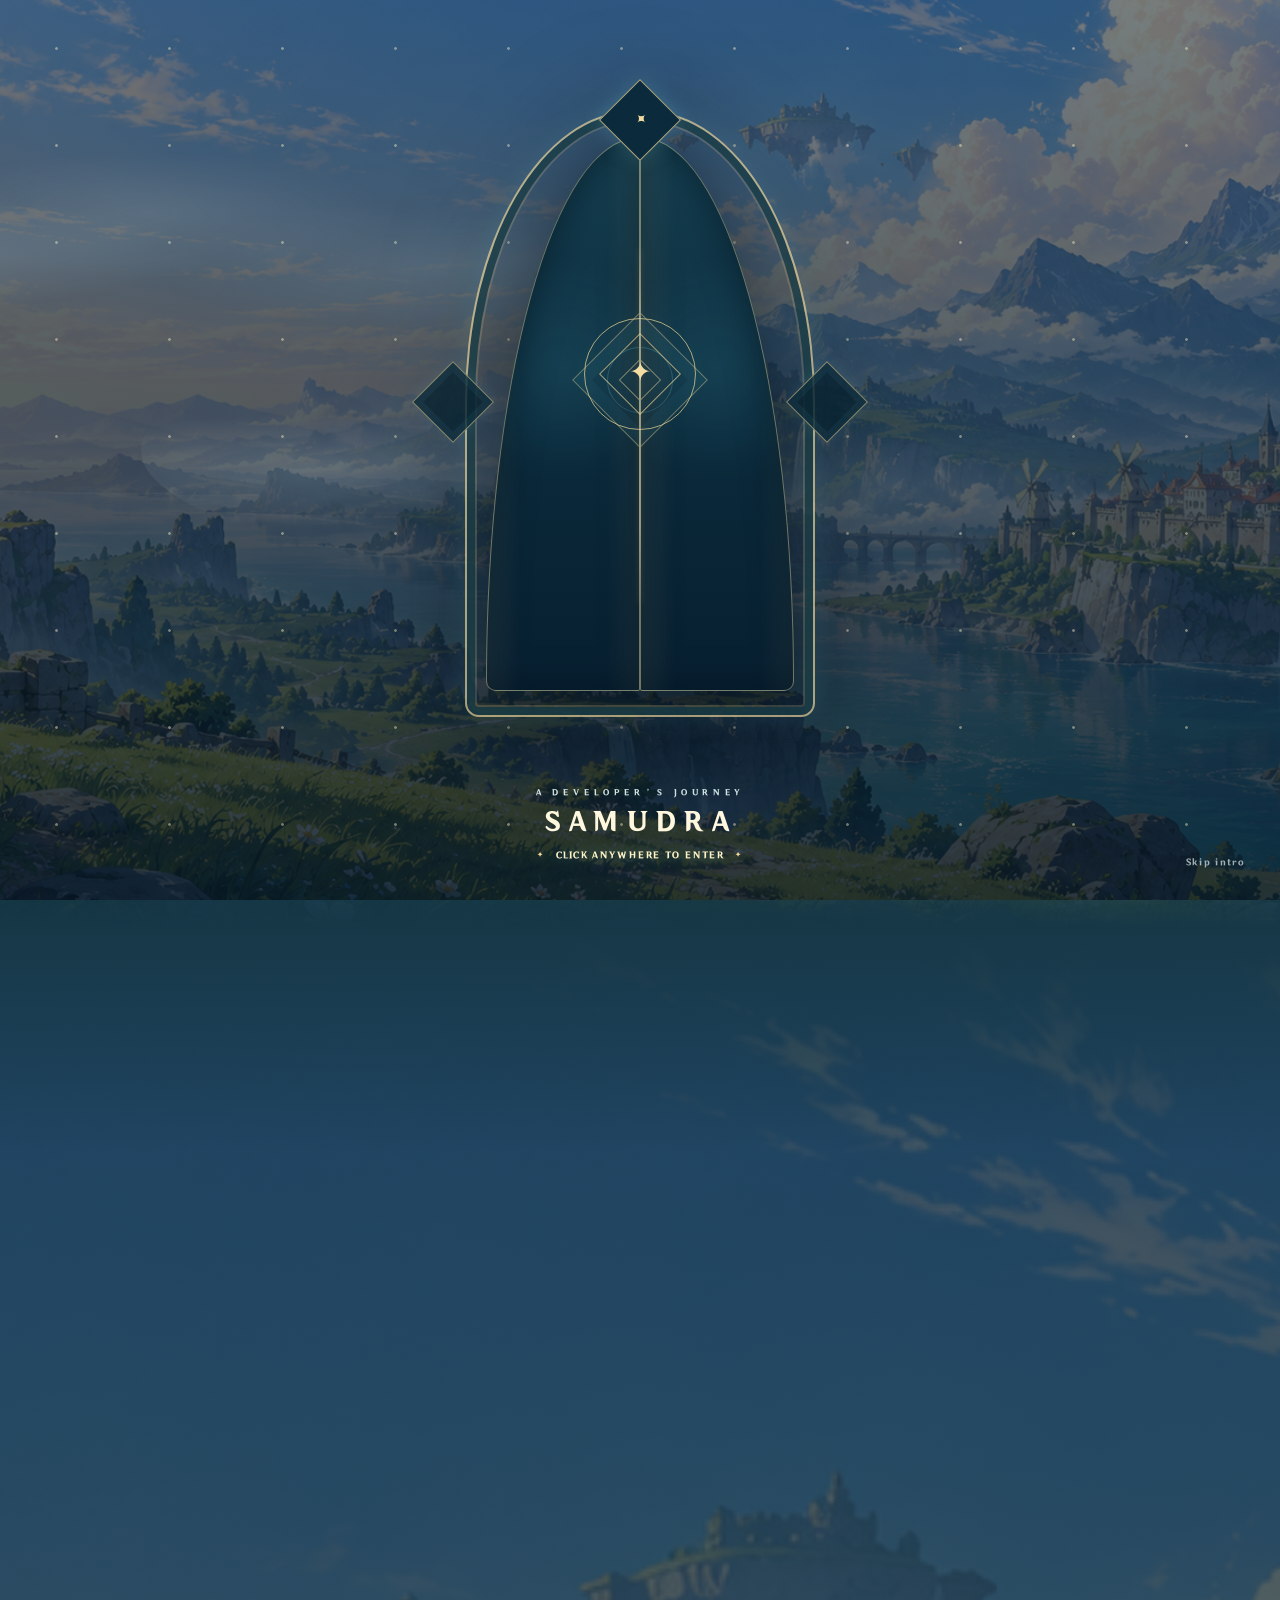
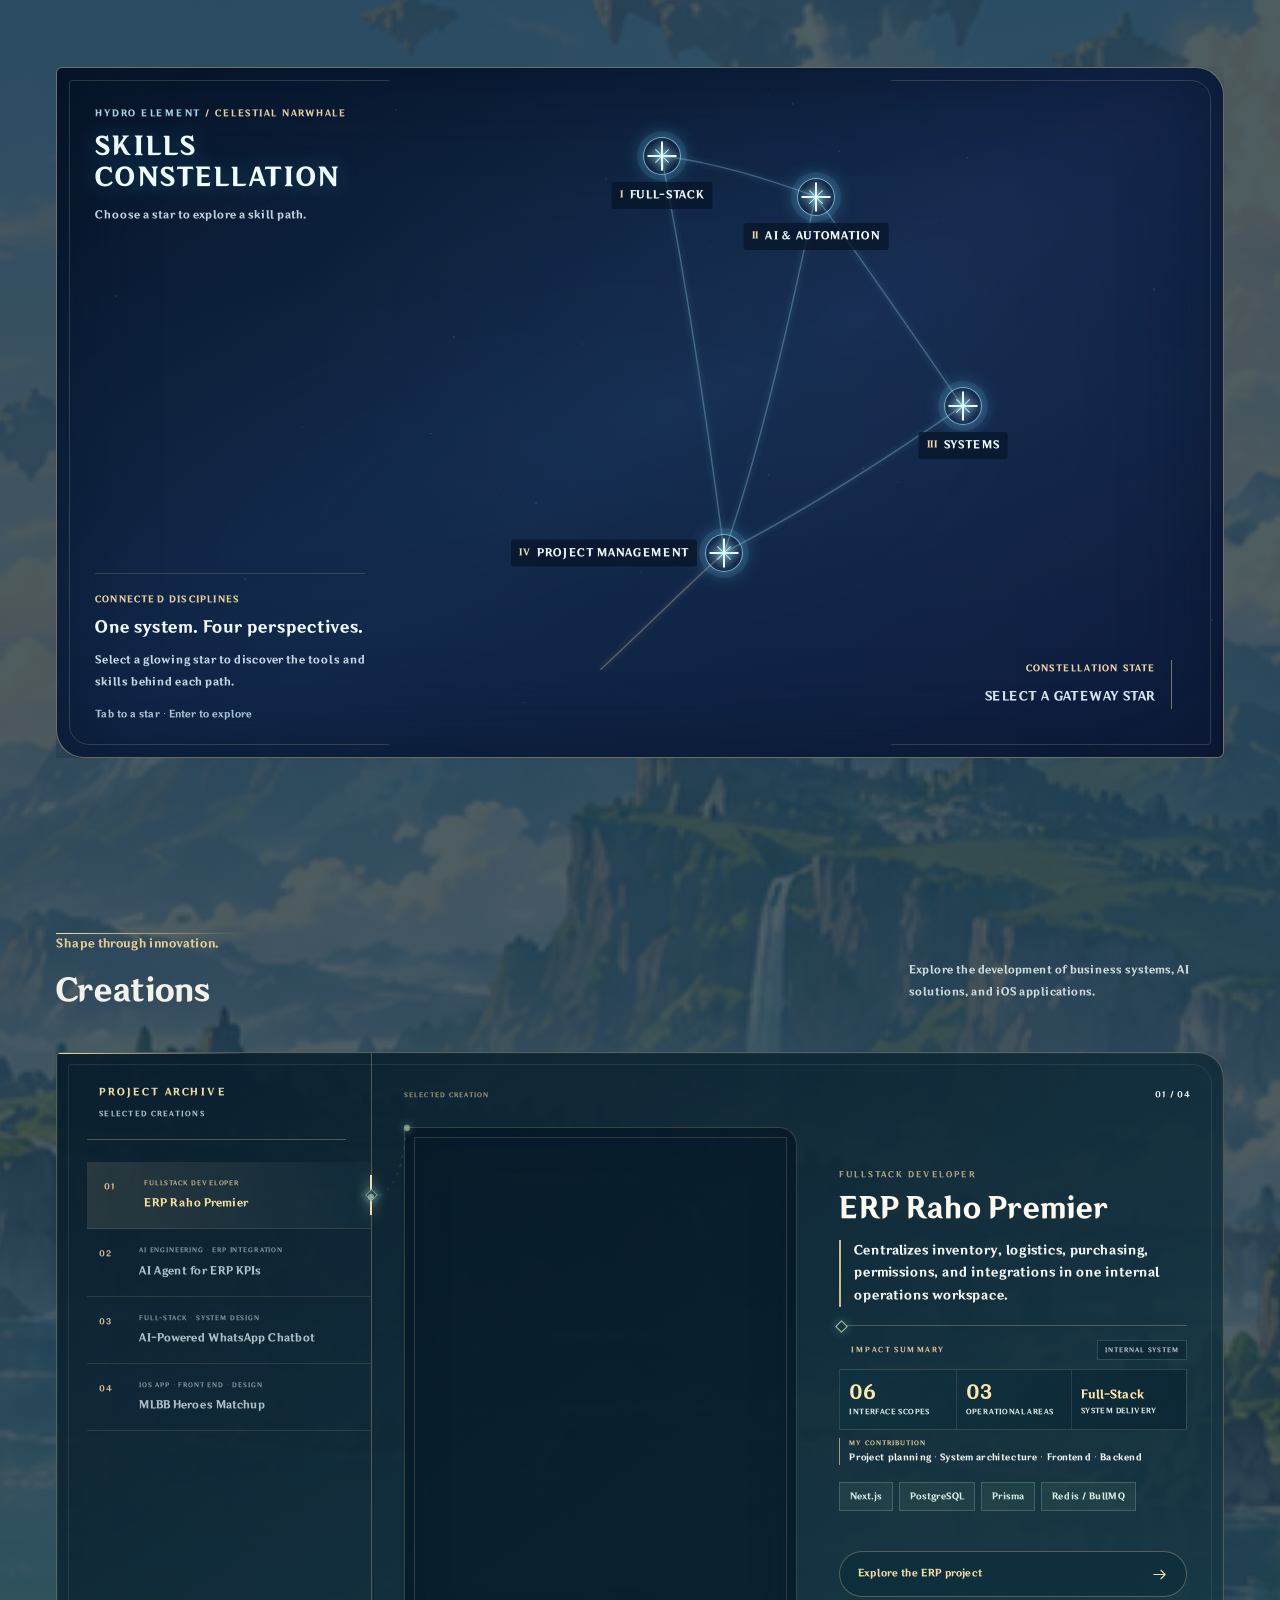
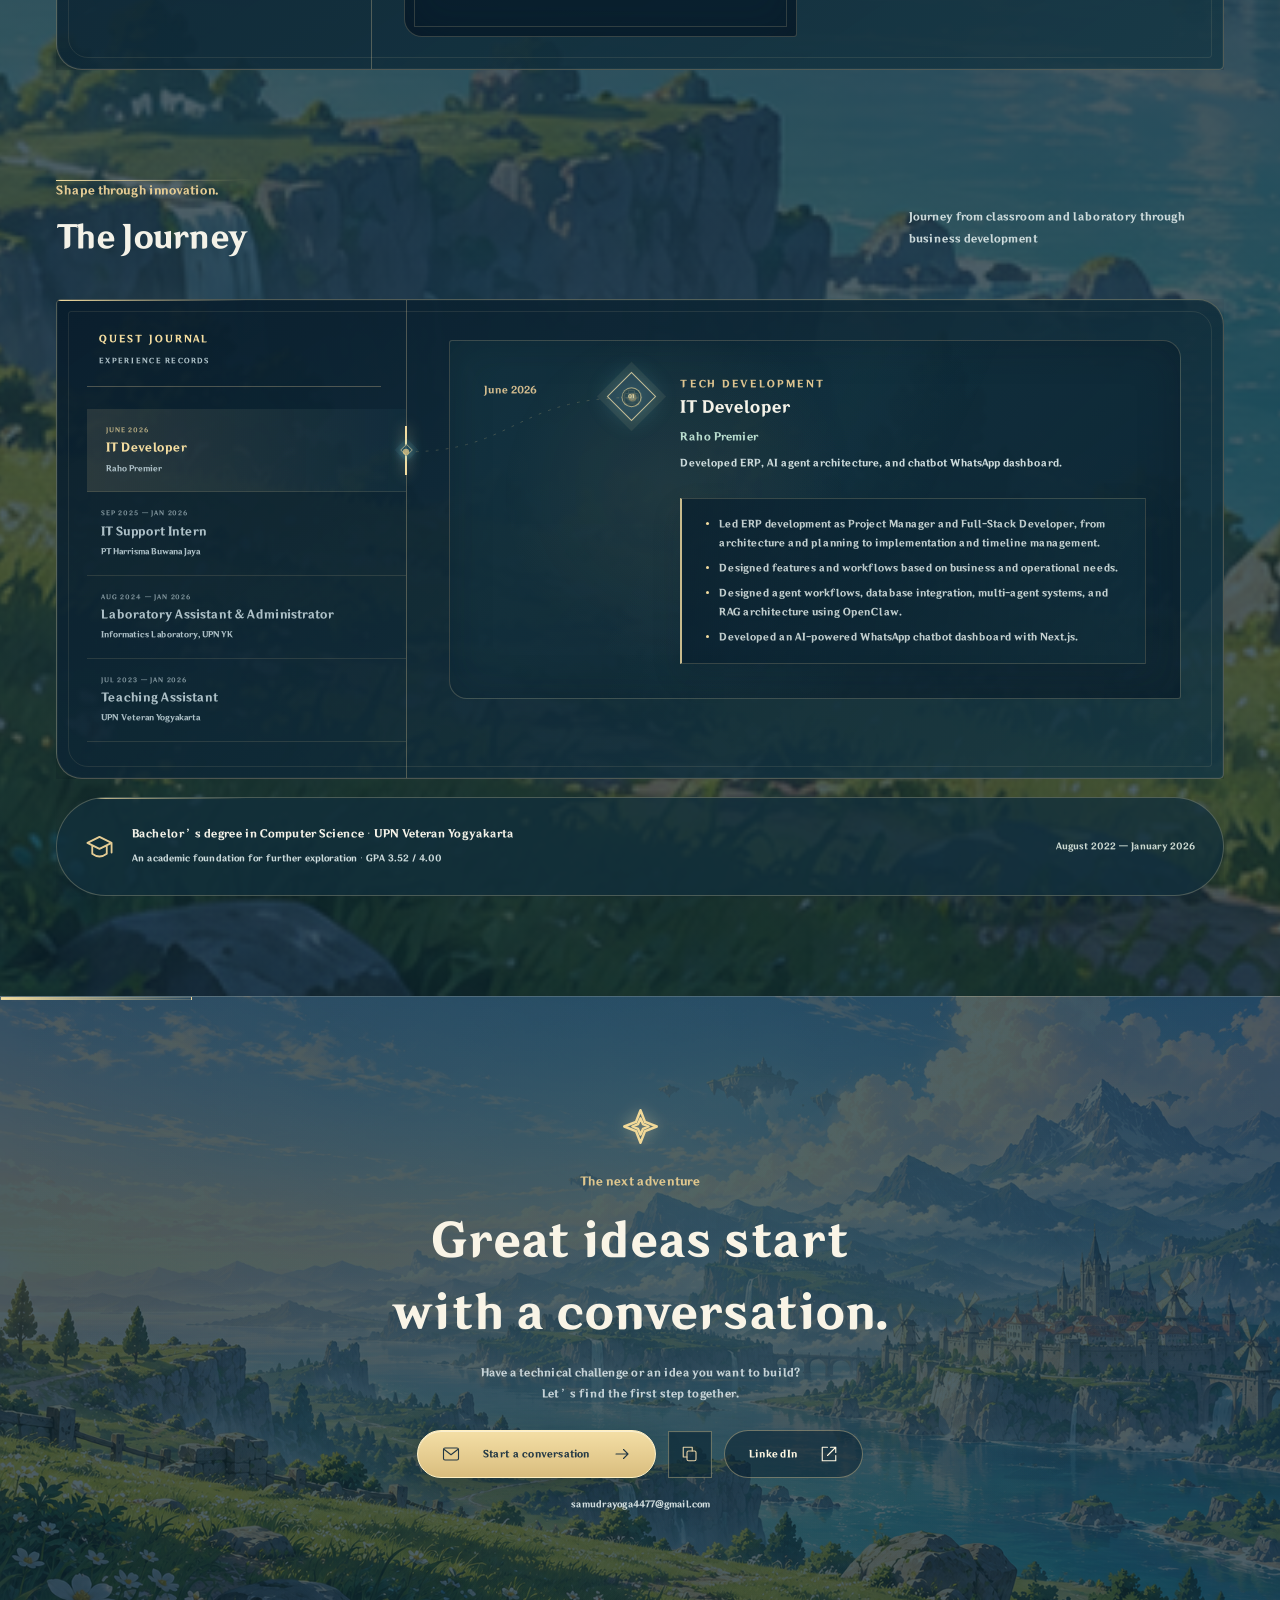
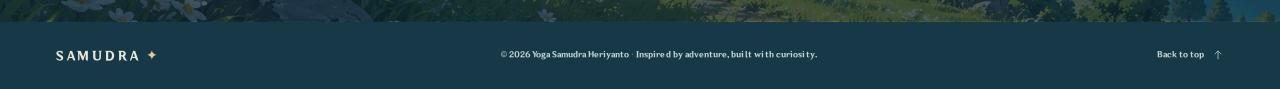
==== index.html @ 15259931 "fix: refaktor kode" ====
<!doctype html>
<html lang="en">
<head>
  <meta charset="UTF-8">
  <meta name="viewport" content="width=device-width,initial-scale=1">
  <meta name="theme-color" content="#16384a">
  <meta name="description" content="Yoga Samudra Heriyanto’s portfolio — IT Developer, Full-Stack Developer, and AI Engineer. Explore my skills, creations, and journey.">
  <title>Samudra Portofolio</title>
  <link rel="icon" href="data:image/svg+xml,%3Csvg xmlns='http://www.w3.org/2000/svg' viewBox='0 0 64 64'%3E%3Crect width='64' height='64' rx='14' fill='%2316384a'/%3E%3Cpath d='M32 5L39 25L59 32L39 39L32 59L25 39L5 32L25 25Z' fill='%23f0d99f'/%3E%3C/svg%3E">
  <link rel="stylesheet" href="assets/css/main.css?v=20261013-1">
  <link rel="stylesheet" href="assets/css/i18n.css?v=20261009-1">
  <script src="assets/js/celestial-system.js?v=20261014-2" defer></script>
  <script src="assets/js/motion-budget.js?v=20261014-2" defer></script>
  <script src="assets/js/i18n.js?v=20261014-4" defer></script>
  <script src="assets/js/character-reveal.js?v=20261012-1" defer></script>
  <script src="assets/js/celestial-theme.js?v=20261014-1" defer></script>
  <script src="assets/js/script.js?v=20261015-2" defer></script>
  <link rel="stylesheet" href="assets/css/motion.css?v=20261013-4">
  <link rel="stylesheet" href="assets/css/project-portal.css?v=20261015-1">
  <script src="assets/js/project-portal.js?v=20261004-1"></script>
  <link rel="stylesheet" href="assets/css/scenery.css?v=20261012-1">
  <link rel="stylesheet" href="assets/css/landscape-motion.css?v=20261004-1">
  <link rel="stylesheet" href="assets/css/character-reveal.css?v=20261008-2">
  <link rel="stylesheet" href="assets/css/constellation-awakening.css?v=20261009-1">
  <link rel="stylesheet" href="assets/css/celestial-theme.css?v=20261005-1">
  <link rel="stylesheet" href="assets/css/cinematic-motion.css?v=20261012-1">
  <link rel="stylesheet" href="assets/css/ui-polish.css?v=20261012-1">
  <link rel="stylesheet" href="assets/css/archive-interface.css?v=20261015-1">
  <link rel="stylesheet" href="assets/css/celestial-system.css?v=20261014-2">
  <link rel="stylesheet" href="assets/css/loadout-resonance.css?v=20261014-1">
  <link rel="stylesheet" href="assets/css/domain-memory-projection.css?v=20261013-1">
  <link rel="stylesheet" href="assets/css/project-impact.css?v=20261014-3">
  <link rel="stylesheet" href="assets/css/ley-line-playback.css?v=20261013-1">
  <link rel="stylesheet" href="assets/css/character-codex.css?v=20261013-1">
  <link rel="stylesheet" href="assets/css/motion-budget.css?v=20261014-1">
  <link rel="stylesheet" href="assets/css/performance.css?v=20261015-1">
  <link rel="stylesheet" href="assets/css/mobile-polish.css?v=20261014-1">
  <link rel="stylesheet" href="assets/css/hero-snapshot.css?v=20261014-1">
  <link rel="stylesheet" href="assets/css/chapter-handoff.css?v=20261015-2">
  <script src="assets/js/motion.js?v=20261014-1" defer></script>
  <script src="assets/js/landscape-motion.js?v=20261004-1" defer></script>
  <script src="assets/js/constellation-awakening.js?v=20261015-3" defer></script>
  <script src="assets/js/cinematic-motion.js?v=20261014-2" defer></script>
  <script src="assets/js/chapter-handoff.js?v=20261015-4" defer></script>
  <script src="assets/js/portrait-rotation.js?v=20261014-1" defer></script>
  <script src="assets/js/archive-interface.js?v=20261015-1" defer></script>
  <script src="assets/js/loadout-resonance.js?v=20261015-1" defer></script>
  <script src="assets/js/domain-memory-projection.js?v=20261014-1" defer></script>
  <script src="assets/js/ley-line-playback.js?v=20261014-1" defer></script>
  <script src="assets/js/character-codex.js?v=20261014-1" defer></script>
</head>
<body class="portfolio-page unified-interface">
  <a class="skip-link" href="#profil">Skip to content</a>
  <svg width="0" height="0" style="position:absolute;overflow:hidden" aria-hidden="true" xmlns="http://www.w3.org/2000/svg">
    <defs>
      <symbol id="i-star" viewBox="0 0 24 24"><path d="m12 2 2.8 7.2L22 12l-7.2 2.8L12 22l-2.8-7.2L2 12l7.2-2.8Z"/><path d="m12 7 1.5 3.5L17 12l-3.5 1.5L12 17l-1.5-3.5L7 12l3.5-1.5Z"/></symbol>
      <symbol id="i-compass" viewBox="0 0 24 24"><circle cx="12" cy="12" r="9"/><path d="m16 8-2.5 5.5L8 16l2.5-5.5Z"/><path d="M12 1v2m11 9h-2M12 23v-2M1 12h2"/></symbol>
      <symbol id="i-arrow" viewBox="0 0 24 24"><path d="M4 12h16m-6-6 6 6-6 6"/></symbol>
      <symbol id="i-download" viewBox="0 0 24 24"><path d="M12 3v12m-4-4 4 4 4-4M5 16v4h14v-4"/></symbol>
      <symbol id="i-moon" viewBox="0 0 24 24"><path d="M20.5 13A8.5 8.5 0 0 1 11 3.5 8.5 8.5 0 1 0 20.5 13Z"/></symbol>
      <symbol id="i-sun" viewBox="0 0 24 24"><circle cx="12" cy="12" r="4"/><path d="M12 2v2m0 16v2M2 12h2m16 0h2M5 5l1.5 1.5m11 11L19 19M5 19l1.5-1.5m11-11L19 5"/></symbol>
      <symbol id="i-menu" viewBox="0 0 24 24"><path d="M4 7h16M4 12h16M4 17h16"/></symbol>
      <symbol id="i-pin" viewBox="0 0 24 24"><path d="M19 10c0 5-7 11-7 11S5 15 5 10a7 7 0 0 1 14 0Z"/><circle cx="12" cy="10" r="2.5"/></symbol>
      <symbol id="i-code" viewBox="0 0 24 24"><path d="m8 6-6 6 6 6m8-12 6 6-6 6m-3-15-2 18"/></symbol>
      <symbol id="i-cap" viewBox="0 0 24 24"><path d="m2 9 10-5 10 5-10 5Zm4 2v7c4 3 8 3 12 0v-7m4-2v8"/></symbol>
      <symbol id="i-scroll" viewBox="0 0 24 40"><rect x="5" y="2" width="14" height="25" rx="7"/><path d="M12 7v6m-4 19 4 4 4-4"/></symbol>
      <symbol id="i-user" viewBox="0 0 24 24"><circle cx="12" cy="7" r="4"/><path d="M4 21v-2a8 8 0 0 1 16 0v2"/></symbol>
      <symbol id="i-nodes" viewBox="0 0 24 24"><circle cx="12" cy="12" r="3"/><circle cx="4" cy="4" r="2"/><circle cx="20" cy="4" r="2"/><circle cx="4" cy="20" r="2"/><circle cx="20" cy="20" r="2"/><path d="m6 6 4 4m4 4 4 4m-4-8 4-4M6 18l4-4"/></symbol>
      <symbol id="i-network" viewBox="0 0 24 24"><rect x="8" y="2" width="8" height="6" rx="1"/><rect x="2" y="16" width="7" height="6" rx="1"/><rect x="15" y="16" width="7" height="6" rx="1"/><path d="M12 8v4m-7 4v-4h14v4"/></symbol>
      <symbol id="i-case" viewBox="0 0 24 24"><rect x="3" y="7" width="18" height="14" rx="2"/><path d="M8 7V3h8v4M3 12c6 4 12 4 18 0M12 12v4"/></symbol>
      <symbol id="i-close" viewBox="0 0 24 24"><path d="m6 6 12 12M6 18 18 6"/></symbol>
      <symbol id="i-mail" viewBox="0 0 24 24"><rect x="2" y="4" width="20" height="16" rx="2"/><path d="m3 6 9 7 9-7"/></symbol>
      <symbol id="i-copy" viewBox="0 0 24 24"><rect x="8" y="8" width="12" height="13" rx="2"/><path d="M15 8V3H3v13h5"/></symbol>
      <symbol id="i-external" viewBox="0 0 24 24"><path d="M14 3h7v7m0-7L10 14M10 3H3v18h18v-7"/></symbol>
    </defs>
  </svg>

  <main>
    <section class="hero" id="beranda" aria-label="Meet Samudra">
      <img class="landscape" src="assets/landscape.png" alt="" fetchpriority="high" width="1672" height="941">
      <div class="sparkles" aria-hidden="true"><i class="sparkle"></i><i class="sparkle"></i><i class="sparkle"></i><i class="sparkle"></i><i class="sparkle"></i></div>
      <div class="container">
        <header class="site-header">
          <a href="#beranda" class="brand" aria-label="Samudra, back to home"><svg class="brand-mark" aria-hidden="true"><use href="#i-star"/></svg><span class="brand-name">Portofolio<small>Samudra Yoga</small></span></a>
          <nav class="desktop-nav" id="main-nav" aria-label="Main navigation">
            <a class="active" href="#profil">Profile</a><a href="#keahlian">Skills</a><a href="#karya">Creations</a><a href="#perjalanan">Journey</a>
          </nav>
          <div class="header-actions">
            <button class="theme-toggle" aria-label="Switch to night mode" aria-pressed="false" title="Change theme"><svg aria-hidden="true"><use href="#i-moon"/></svg></button>
            <a class="header-contact" href="#kontak">Let’s connect <svg aria-hidden="true"><use href="#i-arrow"/></svg></a>
            <button class="menu-toggle" aria-expanded="false" aria-controls="main-nav" aria-label="Open navigation menu"><svg aria-hidden="true"><use href="#i-menu"/></svg></button>
          </div>
        </header>
        <div class="hero-content">
          <div class="hero-copy">
            <div class="eyebrow"><svg aria-hidden="true"><use href="#i-star"/></svg>Welcome, traveller!</div>
            <h1>Samudra Yoga.</h1>
            <p class="hero-profession" aria-label="Full-Stack Developer with AI Engineering and IT Development experience"><strong>Full-Stack Developer</strong><span class="hero-profession-secondary" aria-hidden="true">/ <span class="typed" data-typed-items="AI Engineer, IT Developer">AI Engineer</span></span></p>
            <div class="hero-snapshot" aria-label="Professional snapshot">
              <p class="hero-snapshot-focus"><span>Next.js</span><span>AI Integration</span><span>Internal Systems</span></p>
              <p class="hero-intro">I build operational products from architecture to delivery.</p>
            </div>
            <div class="hero-buttons"><a class="btn btn-gold" href="#karya"><svg aria-hidden="true"><use href="#i-compass"/></svg>Explore Creations<svg aria-hidden="true"><use href="#i-arrow"/></svg></a><a class="btn btn-outline" href="assets/CV-Samudra-2026.pdf" download>Download CV<svg aria-hidden="true"><use href="#i-download"/></svg></a></div>
            <p class="hero-footnote"><span class="status-dot" aria-hidden="true"></span>Started with curiosity, moved forward through creation.</p>
          </div>
          <div class="character-stage">
            <div class="orbit" aria-hidden="true"></div><div class="orbit orbit-two" aria-hidden="true"></div>
            <span class="character-label" aria-hidden="true">THE CURIOUS BUILDER</span>
            <div class="vision" title="Hydro · Clarity and adaptability" aria-hidden="true"><img src="assets/element-hydro.svg?v=20261005-1" alt="" width="400" height="400" decoding="async"></div>
            <div class="portrait-card">
              <div class="portrait-window"><img id="portrait" class="formal-cutout" src="assets/samudra-formal-cutout.webp" alt="Formal portrait of Yoga Samudra Heriyanto in a grey suit with subtle cyan rim lighting" width="1086" height="1448"><div class="portrait-caption"><span>✦ &nbsp; THE WEAVER OF SYSTEMS &nbsp; ✦</span><h2>Samudra</h2><p>Architect of code and intelligence.</p></div></div>
              <button class="portrait-playback" type="button" aria-label="Pause automatic portrait changes" title="Pause automatic portrait changes" hidden><svg class="portrait-pause-icon" viewBox="0 0 24 24" aria-hidden="true"><path d="M9 6v12M15 6v12"/></svg><svg class="portrait-play-icon" viewBox="0 0 24 24" aria-hidden="true"><path d="m9 6 9 6-9 6Z"/></svg></button>
            </div>
            <button class="profile-trigger" data-open-profile><svg aria-hidden="true"><use href="#i-user"/></svg>Character Profile <span aria-hidden="true">↗</span></button>
          </div>
        </div>
        <div class="hero-bottom">
          <div class="hero-facts">
            <div class="hero-fact"><svg aria-hidden="true"><use href="#i-pin"/></svg><div><small>Based in</small><strong>West Jakarta, Indonesia</strong></div></div>
            <div class="hero-fact"><svg aria-hidden="true"><use href="#i-code"/></svg><div><small>Focus</small><strong>Full-Stack & AI Engineering</strong></div></div>
            <div class="hero-fact"><svg aria-hidden="true"><use href="#i-cap"/></svg><div><small>Academic background</small><strong>Computer Science · UPNYK</strong></div></div>
          </div>
          <a class="scroll-link" href="#profil">Start our journey<svg aria-hidden="true"><use href="#i-scroll"/></svg></a>
        </div>
      </div>
    </section>

    <div class="paper">
      <section id="profil" class="section container">
        <div class="about">
          <div class="about-intro"><div class="section-kicker"><span class="diamond"></span>Tools Arsenal</div><h2>Tech Stack.</h2>
            <div class="tech-arsenal" aria-label="Developer technology arsenal">
              <div class="tech-arsenal-heading"><span>Primary loadout</span><small>8 equipped technologies</small></div>
              <ul class="tech-sigil-grid">
                <li class="tech-sigil tech-sigil-primary" data-tech="nextjs" style="--tech-delay:80ms"><button class="tech-sigil-control" type="button" aria-pressed="false"><span class="tech-sigil-frame" aria-hidden="true"><span class="tech-sigil-icon"><svg class="tech-glyph" viewBox="0 0 64 64"><circle cx="32" cy="32" r="23"/><path d="M20 44V20l25 31M39 20h6v18"/></svg></span></span><span class="tech-sigil-copy"><strong>Next.js</strong><small>Full-Stack Framework</small></span></button></li>
                <li class="tech-sigil" data-tech="typescript" style="--tech-delay:150ms"><button class="tech-sigil-control" type="button" aria-pressed="false"><span class="tech-sigil-frame" aria-hidden="true"><span class="tech-sigil-icon"><svg class="tech-glyph" viewBox="0 0 64 64"><rect x="11" y="11" width="42" height="42" rx="8"/><path d="M18 25h16M26 25v23M39 45c2.3 2 8 2.2 8-2.2 0-6-10-3.2-10-10 0-4.5 6.3-5.2 9.4-2.6"/></svg></span></span><span class="tech-sigil-copy"><strong>TypeScript</strong><small>Language</small></span></button></li>
                <li class="tech-sigil" data-tech="react" style="--tech-delay:220ms"><button class="tech-sigil-control" type="button" aria-pressed="false"><span class="tech-sigil-frame" aria-hidden="true"><span class="tech-sigil-icon"><svg class="tech-glyph" viewBox="0 0 64 64"><circle cx="32" cy="32" r="4"/><ellipse cx="32" cy="32" rx="24" ry="9"/><ellipse cx="32" cy="32" rx="24" ry="9" transform="rotate(60 32 32)"/><ellipse cx="32" cy="32" rx="24" ry="9" transform="rotate(120 32 32)"/></svg></span></span><span class="tech-sigil-copy"><strong>React</strong><small>Interface</small></span></button></li>
                <li class="tech-sigil" data-tech="python" style="--tech-delay:290ms"><button class="tech-sigil-control" type="button" aria-pressed="false"><span class="tech-sigil-frame" aria-hidden="true"><span class="tech-sigil-icon"><svg class="tech-glyph python-glyph" viewBox="0 0 64 64"><path class="python-snake python-snake-top" d="M25 5h19c8 0 13 5 13 13v5c0 8-6 14-14 14H29c-5 0-8 3-8 8v6h-8C6 51 2 46 2 40v-5c0-8 6-14 14-14h20v-4H20v-5c0-4 2-7 5-7Z"/><path class="python-snake python-snake-bottom" d="M39 59H20c-8 0-13-5-13-13v-5c0-8 6-14 14-14h14c5 0 8-3 8-8v-6h8c7 0 11 5 11 11v5c0 8-6 14-14 14H28v4h16v5c0 4-2 7-5 7Z"/><circle class="python-eye" cx="28" cy="12" r="2.6"/><circle class="python-eye" cx="36" cy="52" r="2.6"/></svg></span></span><span class="tech-sigil-copy"><strong>Python</strong><small>Language &amp; AI</small></span></button></li>
                <li class="tech-sigil" data-tech="swift" style="--tech-delay:360ms"><button class="tech-sigil-control" type="button" aria-pressed="false"><span class="tech-sigil-frame" aria-hidden="true"><span class="tech-sigil-icon"><svg class="tech-glyph" viewBox="0 0 64 64"><path d="M13 15c9 11 17 17 28 23-7-1-13-3-19-7 6 8 14 13 25 14 5 1 7 4 8 7 3-7 1-14-5-19C42 25 31 20 13 15Z"/><path d="M24 14c8 5 16 12 22 20"/></svg></span></span><span class="tech-sigil-copy"><strong>Swift</strong><small>iOS Development</small></span></button></li>
                <li class="tech-sigil" data-tech="postgresql" style="--tech-delay:430ms"><button class="tech-sigil-control" type="button" aria-pressed="false"><span class="tech-sigil-frame" aria-hidden="true"><span class="tech-sigil-icon"><svg class="tech-glyph" viewBox="0 0 64 64"><ellipse cx="32" cy="17" rx="19" ry="7"/><path d="M13 17v14c0 4 8.5 7 19 7s19-3 19-7V17M13 31v14c0 4 8.5 7 19 7s19-3 19-7V31"/><path d="M21 28c6 2 16 2 22 0M21 42c6 2 16 2 22 0"/></svg></span></span><span class="tech-sigil-copy"><strong>PostgreSQL</strong><small>Database</small></span></button></li>
                <li class="tech-sigil" data-tech="redis" style="--tech-delay:500ms"><button class="tech-sigil-control" type="button" aria-pressed="false"><span class="tech-sigil-frame" aria-hidden="true"><span class="tech-sigil-icon"><svg class="tech-glyph" viewBox="0 0 64 64"><path d="m32 10 22 10-22 10L10 20l22-10ZM12 30l20 9 20-9M12 40l20 9 20-9"/><circle cx="32" cy="20" r="3"/></svg></span></span><span class="tech-sigil-copy"><strong>Redis</strong><small>Cache &amp; Queue</small></span></button></li>
                <li class="tech-sigil" data-tech="prisma" style="--tech-delay:570ms"><button class="tech-sigil-control" type="button" aria-pressed="false"><span class="tech-sigil-frame" aria-hidden="true"><span class="tech-sigil-icon"><svg class="tech-glyph" viewBox="0 0 64 64"><path d="m31 9 22 39-33 7L11 39 31 9Z"/><path d="m31 9-11 46 33-7-22-9M11 39l20-30"/></svg></span></span><span class="tech-sigil-copy"><strong>Prisma</strong><small>Data ORM</small></span></button></li>
              </ul>
            </div>
          </div>
          <div class="about-right character-archive">
            <div class="archive-tabs" role="tablist" aria-label="Character archive">
              <button id="archive-profile-tab" role="tab" aria-selected="true" aria-controls="archive-profile" tabindex="0">Profile</button>
              <button id="archive-background-tab" role="tab" aria-selected="false" aria-controls="archive-background" tabindex="-1">Background</button>
              <button id="archive-experience-tab" role="tab" aria-selected="false" aria-controls="archive-experience" tabindex="-1">Experience</button>
              <button id="archive-beyond-tab" role="tab" aria-selected="false" aria-controls="archive-beyond" tabindex="-1">Beyond development</button>
            </div>
            <div class="archive-panels">
              <section id="archive-profile" class="archive-panel" role="tabpanel" aria-labelledby="archive-profile-tab"><p>From understanding computer networks to designing AI systems, I am passionate about discovering how technology can address real-world needs.</p><div class="about-tags"><span class="tag">System thinking</span><span class="tag">Full-stack development</span><span class="tag">AI &amp; automation</span></div><div class="signature">Samudra Yoga.</div></section>
              <section id="archive-background" class="archive-panel" role="tabpanel" aria-labelledby="archive-background-tab" hidden><p>I am a graduate of Computer Science at UPN Veteran Yogyakarta with experience in fullstack development, ERP project management, and the integration of multi-agent and RAG systems. For me, good solutions emerge from a clear understanding of the problem at hand.</p><dl class="archive-facts"><div><dt>Education</dt><dd>Computer Science · UPNYK</dd></div><div><dt>Focus</dt><dd>Full-Stack &amp; AI Engineering</dd></div></dl></section>
              <section id="archive-experience" class="archive-panel" role="tabpanel" aria-labelledby="archive-experience-tab" hidden><p>My journey connects system development, AI architecture, network infrastructure, laboratory operations, and teaching.</p><a class="archive-link" href="#perjalanan">Open the adventure map <span aria-hidden="true">↓</span></a></section>
              <section id="archive-beyond" class="archive-panel" role="tabpanel" aria-labelledby="archive-beyond-tab" hidden><p>Beyond development, I have served as a class representative, KKN team leader, publication and documentation coordinator, and a member of the Media and Information team.</p><button type="button" class="archive-link archive-profile-link" data-open-profile>Open full character profile <span aria-hidden="true">↗</span></button></section>
            </div>
          </div>
        </div>
        <div id="keahlian" class="skills-section">
          <div class="section-heading"><div><div class="eyebrow">Skills Constellation</div><h2>Talents</h2></div><p>Explore the connected skills I use to turn ideas into working solutions.</p></div>
          <div class="talent-grid" role="tablist" aria-label="Skill categories">
            <button class="talent-card" id="skill-fullstack" role="tab" aria-selected="true" aria-controls="skill-panel" tabindex="0" data-skill="fullstack"><div class="talent-top"><span class="talent-icon"><svg aria-hidden="true"><use href="#i-code"/></svg></span><span class="talent-number">I</span></div><h3>Full-Stack Development</h3><p>Bringing interfaces, logic, and data into one experience.</p><span class="talent-arrow" aria-hidden="true">↗</span></button>
            <button class="talent-card" id="skill-ai" role="tab" aria-selected="false" aria-controls="skill-panel" tabindex="-1" data-skill="ai"><div class="talent-top"><span class="talent-icon"><svg aria-hidden="true"><use href="#i-nodes"/></svg></span><span class="talent-number">II</span></div><h3>AI & Automation</h3><p>Connecting knowledge and workflows through AI.</p><span class="talent-arrow" aria-hidden="true">↗</span></button>
            <button class="talent-card" id="skill-systems" role="tab" aria-selected="false" aria-controls="skill-panel" tabindex="-1" data-skill="systems"><div class="talent-top"><span class="talent-icon"><svg aria-hidden="true"><use href="#i-network"/></svg></span><span class="talent-number">III</span></div><h3>Systems & Networks</h3><p>Understanding the foundations, designing systems, and keeping networks connected.</p><span class="talent-arrow" aria-hidden="true">↗</span></button>
            <button class="talent-card" id="skill-project" role="tab" aria-selected="false" aria-controls="skill-panel" tabindex="-1" data-skill="project"><div class="talent-top"><span class="talent-icon"><svg aria-hidden="true"><use href="#i-case"/></svg></span><span class="talent-number">IV</span></div><h3>Project Management</h3><p>Turning technical direction into coordinated delivery.</p><span class="talent-arrow" aria-hidden="true">↗</span></button>
          </div>
          <div class="skill-detail" id="skill-panel" role="tabpanel" aria-labelledby="skill-fullstack" tabindex="0"><div class="skill-detail-label"><svg aria-hidden="true"><use href="#i-star"/></svg>Expertise skills</div><div class="skill-items" id="skill-items"><span>Next.js</span><span>Python</span><span>Node.js</span><span>PostgreSQL</span><span>Docker</span><span>Kubernetes</span><span>Kafka</span></div></div>
        </div>
      </section>

      <section id="karya" class="works-section section container">
        <div class="section-heading"><div><div class="eyebrow">Shape through innovation.</div><h2>Creations</h2></div><p>Explore the development of business systems, AI solutions, and iOS applications.</p></div>
        <div class="project-archive">
          <nav class="project-archive-nav" role="tablist" aria-label="Project archive">
            <div class="archive-nav-heading"><span>Project Archive</span><small>Selected creations</small></div>
            <button id="project-tab-erp" type="button" role="tab" aria-selected="true" aria-controls="project-erp" tabindex="0" data-archive-project="project-erp"><span class="record-index">01</span><span><small>Fullstack Developer</small><strong>ERP Raho Premier</strong></span></button>
            <button id="project-tab-ai" type="button" role="tab" aria-selected="false" aria-controls="project-ai" tabindex="-1" data-archive-project="project-ai"><span class="record-index">02</span><span><small>AI Engineering · ERP Integration</small><strong>AI Agent for ERP KPIs</strong></span></button>
            <button id="project-tab-chat" type="button" role="tab" aria-selected="false" aria-controls="project-chat" tabindex="-1" data-archive-project="project-chat"><span class="record-index">03</span><span><small>Full-Stack · System Design</small><strong>AI-Powered WhatsApp Chatbot</strong></span></button>
            <button id="project-tab-mlbb" type="button" role="tab" aria-selected="false" aria-controls="project-mlbb" tabindex="-1" data-archive-project="project-mlbb"><span class="record-index">04</span><span><small>iOS App · Front End · Design</small><strong>MLBB Heroes Matchup</strong></span></button>
          </nav>
          <div class="project-archive-stage">
            <div class="project-stage-heading"><span>Selected creation</span><strong class="project-stage-counter" aria-live="polite">01 / 04</strong></div>
            <div class="works-grid">
              <article id="project-erp" class="work-card work-card-erp is-active" role="tabpanel" aria-labelledby="project-tab-erp">
                <div class="work-art art-erp-proof"><img src="assets/erp/overview.png" alt="ERP Raho Premier project overview featuring the sign-in page and project information" width="2852" height="1398" loading="lazy" decoding="async"></div>
                <div class="work-body">
                  <div class="work-category">Fullstack Developer</div>
                  <h3>ERP Raho Premier</h3>
                  <p class="work-impact-lead">Centralizes inventory, logistics, purchasing, permissions, and integrations in one internal operations workspace.</p>
                  <section class="impact-ledger" aria-label="Project impact summary">
                    <div class="impact-ledger-head"><span>Impact summary</span><strong>Internal system</strong></div>
                    <dl class="impact-metrics"><div><dt>06</dt><dd>Interface scopes</dd></div><div><dt>03</dt><dd>Operational areas</dd></div><div><dt class="impact-metric-text">Full-Stack</dt><dd>System delivery</dd></div></dl>
                    <p class="impact-ownership"><span>My contribution</span><strong>Project planning · System architecture · Frontend · Backend</strong></p>
                  </section>
                  <div class="work-tech" aria-label="Core technologies"><span>Next.js</span><span>PostgreSQL</span><span>Prisma</span><span>Redis / BullMQ</span></div>
                  <a href="erp.html" class="work-link">Explore the ERP project<svg aria-hidden="true"><use href="#i-arrow"/></svg></a>
                </div>
              </article>
              <article id="project-ai" class="work-card work-card-ai" role="tabpanel" aria-labelledby="project-tab-ai" hidden>
                <div class="work-art art-ai-documentation"><img src="assets/ai-agent/kpi-flow.svg" alt="Conceptual flow from the KPI dashboard through an ERP endpoint and the OpenClaw API with SOUL instructions to staff performance summaries" width="1200" height="720" loading="lazy" decoding="async"></div>
                <div class="work-body">
                  <div class="work-category">AI Engineering · ERP Integration</div>
                  <h3>AI Agent for ERP KPIs</h3>
                  <p class="work-impact-lead">Connects ERP KPI data to OpenClaw so staff performance can be transformed into a structured summary.</p>
                  <section class="impact-ledger" aria-label="Project impact summary">
                    <div class="impact-ledger-head"><span>Impact summary</span><strong>AI integration</strong></div>
                    <dl class="impact-metrics"><div><dt>04</dt><dd>Connected stages</dd></div><div><dt class="impact-metric-text">ERP ↔ AI</dt><dd>System bridge</dd></div><div><dt class="impact-metric-text">Structured</dt><dd>KPI summaries</dd></div></dl>
                    <p class="impact-ownership"><span>My contribution</span><strong>ERP endpoint · OpenClaw API integration · SOUL instructions</strong></p>
                  </section>
                  <div class="work-tech" aria-label="Core technologies"><span>OpenClaw</span><span>SOUL</span><span>API Integration</span></div>
                  <button data-project="ai" class="work-link">Explore the integration flow<svg aria-hidden="true"><use href="#i-arrow"/></svg></button>
                </div>
              </article>
              <article id="project-chat" class="work-card work-card-chat" role="tabpanel" aria-labelledby="project-tab-chat" hidden>
                <div class="work-art art-chat-proof"><img src="assets/chatbot/overview.png" alt="RAHO WhatsApp Chatbot AI documentation: Rule, RAG, and AI flows, plus Outbox and Worker" width="1708" height="962" loading="lazy" decoding="async"></div>
                <div class="work-body">
                  <div class="work-category">Full-Stack · System Design</div>
                  <h3>AI-Powered WhatsApp Chatbot</h3>
                  <p class="work-impact-lead">Combines automated answers, durable delivery, and human handoff in one customer-service workflow.</p>
                  <section class="impact-ledger" aria-label="Project impact summary">
                    <div class="impact-ledger-head"><span>Impact summary</span><strong>Service platform</strong></div>
                    <dl class="impact-metrics"><div><dt>05</dt><dd>Documented capabilities</dd></div><div><dt>03</dt><dd>Response layers</dd></div><div><dt class="impact-metric-text">Human</dt><dd>Handoff path</dd></div></dl>
                    <p class="impact-ownership"><span>My contribution</span><strong>Interface · Backend · System architecture</strong></p>
                  </section>
                  <div class="work-tech" aria-label="Core technologies"><span>Next.js</span><span>Express</span><span>PostgreSQL</span><span>RAG</span></div>
                  <a href="chatbot.html" class="work-link">Explore the chatbot project<svg aria-hidden="true"><use href="#i-arrow"/></svg></a>
                </div>
              </article>
              <article id="project-mlbb" class="work-card work-card-mlbb" role="tabpanel" aria-labelledby="project-tab-mlbb" hidden>
                <div class="work-art art-mlbb-proof">
                  <img src="assets/mlbb/heroes.png" alt="Hero list and search in the MLBB Heroes Matchup iOS app" width="800" height="1694" loading="lazy" decoding="async">
                  <img src="assets/mlbb/counter-picks.png" alt="Harley’s profile with traits, weaknesses, and recommended counter heroes with scores" width="778" height="1704" loading="lazy" decoding="async">
                </div>
                <div class="work-body">
                  <div class="work-category">iOS App · Front End · Design</div>
                  <h3>MLBB Heroes Matchup</h3>
                  <p class="work-impact-lead">Turns 126 hero records and three scoring factors into five explainable counter recommendations, entirely on-device.</p>
                  <section class="impact-ledger" aria-label="Project impact summary">
                    <div class="impact-ledger-head"><span>Impact summary</span><strong>iOS application</strong></div>
                    <dl class="impact-metrics"><div><dt>126</dt><dd>Hero records</dd></div><div><dt>03</dt><dd>Scoring factors</dd></div><div><dt class="impact-metric-text">Top 05</dt><dd>Counter picks</dd></div></dl>
                    <p class="impact-ownership"><span>My contribution</span><strong>SwiftUI interface · Scoring engine · Local JSON</strong></p>
                  </section>
                  <div class="work-tech" aria-label="Core technologies"><span>Swift</span><span>SwiftUI</span><span>JSON</span></div>
                  <a href="mlbb.html" class="work-link">Explore the MLBB project<svg aria-hidden="true"><use href="#i-arrow"/></svg></a>
                </div>
              </article>
            </div>
          </div>
        </div>
      </section>

      <section id="perjalanan" class="journey-section section container">
        <div class="section-heading"><div><div class="eyebrow">Shape through innovation.</div><h2>The Journey</h2></div><p>Journey from classroom and laboratory through business development</p></div>
        <div class="quest-journal">
          <nav class="quest-journal-index" role="tablist" aria-label="Quest Journal">
            <div class="journal-index-heading"><span>Quest Journal</span><small>Experience records</small></div>
            <button id="journey-tab-raho" type="button" role="tab" aria-selected="true" aria-controls="journey-record-raho" tabindex="0" data-journey-record="journey-record-raho"><span><small>June 2026</small><strong>IT Developer</strong><em>Raho Premier</em></span></button>
            <button id="journey-tab-harrisma" type="button" role="tab" aria-selected="false" aria-controls="journey-record-harrisma" tabindex="-1" data-journey-record="journey-record-harrisma"><span><small>Sep 2025 — Jan 2026</small><strong>IT Support Intern</strong><em>PT Harrisma Buwana Jaya</em></span></button>
            <button id="journey-tab-lab" type="button" role="tab" aria-selected="false" aria-controls="journey-record-lab" tabindex="-1" data-journey-record="journey-record-lab"><span><small>Aug 2024 — Jan 2026</small><strong>Laboratory Assistant &amp; Administrator</strong><em>Informatics Laboratory, UPNYK</em></span></button>
            <button id="journey-tab-teaching" type="button" role="tab" aria-selected="false" aria-controls="journey-record-teaching" tabindex="-1" data-journey-record="journey-record-teaching"><span><small>Jul 2023 — Jan 2026</small><strong>Teaching Assistant</strong><em>UPN Veteran Yogyakarta</em></span></button>
          </nav>
          <div class="journey-list" aria-label="Experience records">
            <article id="journey-record-raho" class="journey-item is-active" role="tabpanel" aria-labelledby="journey-tab-raho"><div class="journey-date">June 2026</div><div class="journey-node"><svg aria-hidden="true"><use href="#i-case"/></svg></div><div class="journey-body"><p class="journey-type">Tech Development</p><h3>IT Developer</h3><p class="journey-company">Raho Premier</p><p>Developed ERP, AI agent architecture, and chatbot WhatsApp dashboard.</p></div><div class="journey-details"><ul><li>Led ERP development as Project Manager and Full-Stack Developer, from architecture and planning to implementation and timeline management.</li><li>Designed features and workflows based on business and operational needs.</li><li>Designed agent workflows, database integration, multi-agent systems, and RAG architecture using OpenClaw.</li><li>Developed an AI-powered WhatsApp chatbot dashboard with Next.js.</li></ul></div></article>
            <article id="journey-record-harrisma" class="journey-item" role="tabpanel" aria-labelledby="journey-tab-harrisma" hidden><div class="journey-date">Sep 2025 — Jan 2026</div><div class="journey-node"><svg aria-hidden="true"><use href="#i-network"/></svg></div><div class="journey-body"><p class="journey-type">Infrastructure & connectivity</p><h3>IT Support Intern</h3><p class="journey-company">PT Harrisma Buwana Jaya</p><p>Supported network infrastructure installation and configuration at client sites.</p></div><div class="journey-details"><ul><li>Assisted with wired and wireless network installations.</li><li>Handled UTP cable crimping, RJ45 termination, and connectivity testing.</li><li>Installed, configured, and tested Wi-Fi routers and access points.</li></ul></div></article>
            <article id="journey-record-lab" class="journey-item" role="tabpanel" aria-labelledby="journey-tab-lab" hidden><div class="journey-date">Aug 2024 — Jan 2026</div><div class="journey-node"><svg aria-hidden="true"><use href="#i-code"/></svg></div><div class="journey-body"><p class="journey-type">Practice & operations</p><h3>Laboratory Assistant & Administrator</h3><p class="journey-company">Informatics Laboratory, UPNYK</p><p>Guided lab sessions and kept the learning environment ready.</p></div><div class="journey-details"><ul><li>Guided two lab classes per week and prepared practical exams for networks and systems.</li><li>Managed lab schedules, documentation, and daily operations.</li><li>Set up, maintained, and troubleshot 20 computers per session.</li></ul></div></article>
            <article id="journey-record-teaching" class="journey-item" role="tabpanel" aria-labelledby="journey-tab-teaching" hidden><div class="journey-date">Jul 2023 — Jan 2026</div><div class="journey-node"><svg aria-hidden="true"><use href="#i-cap"/></svg></div><div class="journey-body"><p class="journey-type">Sharing knowledge</p><h3>Teaching Assistant</h3><p class="journey-company">UPN Veteran Yogyakarta</p><p>Supported learning in Computer Networks and Programming Algorithms.</p></div><div class="journey-details"><ul><li>Supported more than four classes each week.</li><li>Guided discussions, assignments, and network exercises, and assessed students’ work.</li></ul></div></article>
          </div>
        </div>
        <div class="education-ribbon"><svg aria-hidden="true"><use href="#i-cap"/></svg><div><p>Bachelor’s degree in Computer Science · UPN Veteran Yogyakarta</p><small>An academic foundation for further exploration · GPA 3.52 / 4.00</small></div><span class="education-year">August 2022 — January 2026</span></div>
      </section>
    </div>

    <section class="contact" id="kontak"><svg class="contact-symbol" aria-hidden="true"><use href="#i-star"/></svg><div class="eyebrow">The next adventure</div><h2>Great ideas start<br>with a conversation.</h2><p>Have a technical challenge or an idea you want to build?<br>Let’s find the first step together.</p><div class="contact-buttons"><a class="btn btn-gold" href="https://wa.me/6282137971051?text=Hi%20Samudra%2C%20I%20found%20your%20portfolio%20and%20would%20like%20to%20discuss%20a%20project." target="_blank" rel="noopener noreferrer" aria-label="Start a conversation with Samudra on WhatsApp (opens in a new tab)"><svg aria-hidden="true"><use href="#i-mail"/></svg>Start a conversation<svg aria-hidden="true"><use href="#i-arrow"/></svg></a><button class="copy-email" type="button" aria-label="Copy email address" title="Copy email"><svg aria-hidden="true"><use href="#i-copy"/></svg></button><a class="btn btn-outline linkedin" href="https://www.linkedin.com/in/yogasamudraheriyanto" target="_blank" rel="noopener noreferrer" aria-label="Open Samudra’s LinkedIn profile (opens in a new tab)">LinkedIn<svg aria-hidden="true"><use href="#i-external"/></svg></a></div><a class="contact-email" href="mailto:samudrayoga4477@gmail.com">samudrayoga4477@gmail.com</a></section>
    <footer class="site-footer container"><a class="footer-brand" href="#beranda">SAMUDRA<span style="color:var(--gold)"> ✦</span></a><p>© 2026 Yoga Samudra Heriyanto · Inspired by adventure, built with curiosity.</p><a class="footer-top" href="#beranda">Back to top<svg aria-hidden="true"><use href="#i-arrow"/></svg></a></footer>
  </main>

  <dialog class="dialog" id="profile-dialog" aria-labelledby="profile-title"><div class="dialog-inner"><button class="dialog-close" aria-label="Close profile"><svg aria-hidden="true"><use href="#i-close"/></svg></button><div class="dialog-profile"><img src="assets/samudra-formal-cutout.webp" alt="Yoga Samudra Heriyanto" width="130" height="168" loading="lazy"><div><div class="eyebrow">Explorer’s profile</div><h2 id="profile-title">Yoga Samudra Heriyanto</h2><p>IT Developer · Full-Stack · AI Engineering</p></div></div><p>I am a Computer Science graduate with experience as an IT Developer, Project Manager, Full-Stack Developer, and AI Engineer. My focus is designing system architecture, developing ERP systems, and building AI automation connected to company data.</p><dl><div><dt>Location</dt><dd>West Jakarta, Jakarta</dd></div><div><dt>Education</dt><dd>Bachelor’s degree in Computer Science · UPN Veteran Yogyakarta</dd></div><div><dt>Email</dt><dd><a href="mailto:samudrayoga4477@gmail.com">samudrayoga4477@gmail.com</a></dd></div><div><dt>Programming languages</dt><dd>Python, JavaScript, C++, Swift, SQL</dd></div></dl><h3>Beyond development</h3><p>My organizational experience includes serving as class representative for IF-H International Classroom, team leader for the KKN community service program, Publication and Documentation Coordinator for Veteran Integrated Parade, and a member of the Media and Information team at HMJ Informatika UPNYK.</p><a class="btn btn-gold" href="assets/CV-Samudra-2026.pdf" download>Get to know me through my CV<svg aria-hidden="true"><use href="#i-download"/></svg></a></div></dialog>
  <dialog class="dialog" id="project-dialog" aria-labelledby="project-title"><div class="dialog-inner"><button class="dialog-close" aria-label="Close project details"><svg aria-hidden="true"><use href="#i-close"/></svg></button><div class="eyebrow" id="project-category"></div><h2 id="project-title"></h2><p class="project-context">Raho Premier · June 2026</p><p id="project-description"></p>
    <figure class="project-illustration">
      <a href="assets/ai-agent/kpi-flow.svg" target="_blank" rel="noopener noreferrer" aria-label="Open the ERP KPI and OpenClaw integration diagram at full size (new tab)"><img src="assets/ai-agent/kpi-flow.svg" alt="KPI dashboard → ERP endpoint → OpenClaw API with SOUL instructions → staff performance summary" width="1200" height="720"></a>
      <figcaption>Conceptual diagram, not an application screenshot. <a href="assets/ai-agent/kpi-flow.svg" download="samudra-openclaw-kpi-flow.svg">Download SVG diagram</a><button type="button" class="flow-replay" data-replay-flow>Replay flow</button></figcaption>
    </figure>
    <h3>Integration flow</h3>
    <ol class="project-points"><li>The ERP dashboard provides staff KPI performance data.</li><li>An ERP endpoint provides the data for integration with the OpenClaw API.</li><li>SOUL gives the agent instructions to summarize staff performance based on KPI data.</li><li>The agent produces a performance summary that is easier to read.</li></ol>
    <h3>My contribution</h3><ul class="project-points" id="project-points"></ul><div class="about-tags" id="project-tags"></div><div class="project-note">This illustration follows the project workflow and contains no real staff data, KPI values, or internal application screenshots.</div><a class="btn btn-gold" href="assets/CV-Samudra-2026.pdf" download>Explore my full experience<svg aria-hidden="true"><use href="#i-download"/></svg></a></div></dialog>
  <div class="toast" role="status" aria-live="polite"></div>
  <script type="module">
    if (new URLSearchParams(location.search).get('perf') === '1') {
      import('./assets/js/performance-audit.js?v=20261015-1');
    }
  </script>
</body>
</html>
---- assets/css/main.css ----
@font-face{font-family:'HYWenHei Genshin';src:url('../fonts/hywenhei-genshin-latin.woff2') format('woff2');font-style:normal;font-weight:400 700;font-display:swap;size-adjust:88%}
:root{--ink:#253c4b;--muted:#63727a;--navy:#142f42;--cream:#f7f4ec;--gold:#b78c43;--light-gold:#f2d998;--line:#dcd7c9;--serif:'HYWenHei Genshin','Palatino Linotype','Book Antiqua',Palatino,Georgia,serif;--sans:'HYWenHei Genshin','Palatino Linotype','Book Antiqua',Palatino,Georgia,serif;--ease:cubic-bezier(.2,.7,.25,1)}
*{box-sizing:border-box}html{scroll-behavior:smooth;scroll-padding-top:28px}body{margin:0;background:var(--cream);color:var(--ink);font-family:var(--sans);font-size:15px;line-height:1.75}button,a{-webkit-tap-highlight-color:transparent}button,input{font:inherit}button{cursor:pointer}a{color:inherit;text-decoration:none}button:focus-visible,a:focus-visible{outline:3px solid #5ac9d3;outline-offset:5px}img{display:block;max-width:100%}button{color:inherit}svg{width:24px;height:24px;flex:none;fill:none;stroke:currentColor;stroke-width:1.5;stroke-linecap:round;stroke-linejoin:round}.container{width:min(1220px,calc(100% - 112px));margin:auto}.skip-link{position:fixed;left:20px;top:-100px;z-index:100;background:var(--cream);padding:10px 20px}.skip-link:focus{top:12px}.sr-only{position:absolute;width:1px;height:1px;padding:0;overflow:hidden;clip:rect(0,0,0,0);white-space:nowrap}.eyebrow{display:flex;align-items:center;gap:12px;font-family:var(--sans);font-size:13px;font-weight:500;letter-spacing:0;text-transform:none;}.eyebrow svg{width:17px;height:17px}.serif{font-family:var(--serif)}
.hero{position:relative;isolation:isolate;color:#fffdf4;min-height:880px;overflow:hidden;background:#4c7d91}.landscape{position:absolute;inset:0;z-index:-3;width:100%;height:100%;object-fit:cover;object-position:50% 52%}.hero:before{content:'';position:absolute;inset:0;z-index:-2;background:linear-gradient(90deg,rgba(10,37,55,.86) 0%,rgba(21,55,72,.7) 34%,rgba(22,59,74,.17) 75%),linear-gradient(0deg,rgba(9,36,48,.77),transparent 32%,rgba(10,34,51,.18));transition:background .8s}.hero:after{content:'';position:absolute;inset:0;z-index:-1;background:radial-gradient(ellipse at 75% 30%,#f5e7b010,transparent 60%);pointer-events:none}.site-header{height:102px;display:flex;align-items:center;justify-content:space-between;border-bottom:1px solid #f8e4b52f;position:relative;z-index:5;gap:30px}.brand{display:flex;align-items:center;gap:12px}.brand-mark{width:38px;height:44px;color:var(--light-gold)}.brand-name{font:600 21px var(--serif);letter-spacing:3px}.brand small{display:block;font:9px var(--sans);letter-spacing:4.3px;margin-top:5px;color:#d3e0e1}.desktop-nav{display:flex;align-items:center;gap:33px;font-size:12px}.desktop-nav a{opacity:.8;position:relative;padding:10px 0}.desktop-nav a:hover,.desktop-nav a.active{opacity:1}.desktop-nav a.active:after{content:'✦';position:absolute;color:var(--light-gold);bottom:-17px;left:50%;font-size:11px;transform:translateX(-50%)}.header-actions{display:flex;gap:19px;align-items:center}.theme-toggle,.menu-toggle{border:1px solid #f0e1b73d;background:#153e4a24;width:36px;height:36px;border-radius:50%;display:grid;place-items:center;color:#f8e7bd}.theme-toggle svg{width:17px;height:17px}.header-contact{font-size:11px;font-weight:600;display:flex;align-items:center;gap:16px}.header-contact svg{width:16px;height:16px}.menu-toggle{display:none}.hero-content{display:grid;grid-template-columns:1.12fr 1fr;gap:90px;align-items:center;min-height:650px;padding:70px 0 60px}.hero-copy{position:relative;padding-bottom:8px}.hero-copy .eyebrow{color:var(--light-gold);margin-bottom:27px;font-family:var(--sans);font-size:13px;font-weight:500;letter-spacing:0;text-transform:none;}.hero h1{font:400 clamp(46px,4.6vw,58px)/1.17 var(--serif);letter-spacing:-1.6px;margin:0 0 26px}.hero h1 em{font-style:normal;color:var(--light-gold)}.hero-intro{font-size:13px;color:#edf2f0;max-width:415px;line-height:1.9;margin:0}.hero-intro strong{color:#fff;font-weight:600}.hero-buttons{display:flex;gap:13px;margin-top:35px;align-items:center}.btn{min-height:47px;display:inline-flex;align-items:center;justify-content:center;gap:23px;padding:12px 23px;border:1px solid transparent;font-size:11px;font-weight:700;letter-spacing:.2px;transition:transform .2s,background .2s,box-shadow .2s}.btn:hover{transform:translateY(-3px)}.btn svg{height:18px;width:18px}.btn-gold{background:#f0d99f;color:#263d45;border-color:#f8e8c1;box-shadow:0 5px 24px #132e401a}.btn-gold:hover{background:#ffebba;box-shadow:0 8px 24px #142c3a33}.btn-outline{background:#173b481f;border-color:#fff7dc55;color:#fff7e2}.btn-outline:hover{background:#fff5df15}.hero-footnote{margin:23px 0 0;display:flex;align-items:center;gap:9px;font-size:10px;color:#d6e2df}.status-dot{width:5px;height:5px;background:#a3e6c7;border-radius:50%;box-shadow:0 0 9px #a3e6c777}.character-stage{position:relative;display:flex;justify-content:center;align-items:center;padding:7px 0 0;min-height:510px}.orbit{position:absolute;inset:0;margin:auto;width:485px;height:485px;border:1px solid #f6dea745;border-radius:50%;transform:rotate(-18deg);pointer-events:none}.orbit:before{content:'';position:absolute;inset:24px;border:1px dashed #f5e7bd40;border-radius:50%}.orbit:after{content:'✦';position:absolute;top:48px;left:57px;color:var(--light-gold);font-size:22px;text-shadow:0 0 20px #fff}.orbit-two{width:555px;height:555px;border-color:#ffebb11c;transform:rotate(45deg)}.orbit-two:before{display:none}.orbit-two:after{top:auto;bottom:95px;left:26px;font-size:15px}.portrait-card{width:320px;position:relative;border-radius:160px 160px 5px 5px;border:1px solid #f0d99cbf;padding:9px;box-shadow:0 12px 70px #0b2b4870;background:#173b4c33;z-index:1}.portrait-card:before{content:'';position:absolute;inset:-7px;border:1px solid #f0d99c3d;border-radius:168px 168px 9px 9px;pointer-events:none}.portrait-window{height:408px;position:relative;overflow:hidden;border-radius:150px 150px 0 0;background:#889499}.portrait-window img{width:100%;height:100%;object-fit:cover;object-position:50% 25%;transition:opacity .2s}.portrait-window:after{content:'';position:absolute;inset:0;background:linear-gradient(0deg,#173544 1%,#183748b0 16%,transparent 44%);pointer-events:none}.portrait-window .casual{object-position:50% 34%}.portrait-caption{position:absolute;bottom:21px;left:0;right:0;text-align:center;z-index:1}.portrait-caption span{display:block;color:var(--light-gold);font-size:10px;letter-spacing:4px}.portrait-caption h2{font:400 31px var(--serif);letter-spacing:2px;margin:8px 0 1px}.portrait-caption p{margin:0;font-size:10px;letter-spacing:1px;color:#dce6e4}.portrait-tabs{display:flex;justify-content:center;gap:5px;background:#193c4ce8;padding:11px 0 3px}.portrait-tabs button{border:0;background:none;color:#c1d0d2;font-size:9px;letter-spacing:.5px;padding:4px 15px;position:relative}.portrait-tabs button[aria-pressed=true]{color:var(--light-gold)}.portrait-tabs button+button:before{content:'';width:1px;height:11px;position:absolute;left:-3px;top:7px;background:#f0d99c44}.vision{width:64px;height:64px;position:absolute;top:3px;right:45px;z-index:2;transform:rotate(45deg);background:linear-gradient(135deg,#285c61,#123e4b);border:3px solid #e6d5a1;box-shadow:0 0 0 5px #183f5055,0 0 30px #a0dfd955;display:grid;place-items:center}.vision img{transform:rotate(-45deg);height:44px;width:44px;object-fit:contain;filter:drop-shadow(0 0 5px #a3e9df40)}.character-label{position:absolute;left:-9px;top:117px;z-index:2;font-size:9px;letter-spacing:1.6px;writing-mode:vertical-rl;transform:rotate(180deg);color:#dbe8e3}.profile-trigger{position:absolute;bottom:3px;right:0;display:flex;align-items:center;gap:9px;color:#f8e8bd;background:#173b4e9c;border:1px solid #ead29766;backdrop-filter:blur(12px);font-size:10px;padding:11px 15px;z-index:2}.profile-trigger svg{width:17px;height:17px}.hero-bottom{border-top:1px solid #f2e1b439;display:flex;align-items:center;justify-content:space-between;padding:24px 0 31px;gap:30px}.hero-facts{display:flex;gap:54px}.hero-fact{display:flex;align-items:center;gap:13px}.hero-fact>svg{width:23px;height:23px;color:var(--light-gold)}.hero-fact small{display:block;color:#bdcfd2;letter-spacing:1.8px;font-size:8px;line-height:1.8;text-transform:uppercase}.hero-fact strong{font-size:11px;font-weight:500}.scroll-link{display:flex;align-items:center;gap:17px;white-space:nowrap;font-size:9px;letter-spacing:1.5px;text-transform:uppercase;color:#e5e9dd}.scroll-link svg{height:30px;width:16px}.sparkles{position:absolute;inset:0;z-index:-1;pointer-events:none}.sparkle{position:absolute;width:3px;height:3px;background:#fff1b5;border-radius:50%;opacity:.6;box-shadow:0 0 10px #ffecae;animation:float 7s ease-in-out infinite}.sparkle:nth-child(1){left:51%;top:27%}.sparkle:nth-child(2){left:88%;top:33%;animation-delay:-2s}.sparkle:nth-child(3){left:39%;top:79%;animation-delay:-5s}.sparkle:nth-child(4){left:62%;top:68%;animation-delay:-3s}.sparkle:nth-child(5){left:17%;top:22%;animation-delay:-1s}@keyframes float{50%{transform:translate(15px,-23px);opacity:.2}}
.paper{position:relative;background:var(--cream);background-image:radial-gradient(#bcae8b22 .7px,transparent .7px);background-size:8px 8px}.section{padding:93px 0}.section-heading{display:flex;align-items:flex-start;justify-content:space-between;gap:40px;margin-bottom:38px}.section-heading .eyebrow{color:var(--gold);margin:0 0 11px;font-family:var(--sans);font-size:13px;font-weight:500;letter-spacing:0;text-transform:none;}.section-heading h2,.about h2{font:400 35px/1.35 var(--serif);letter-spacing:-.7px;margin:0}.section-heading>p{font-size:12px;color:var(--muted);max-width:315px;line-height:1.85;margin:26px 0 0}.section-kicker{display:flex;gap:11px;align-items:center;color:var(--gold);margin-bottom:16px;font-family:var(--sans);font-size:13px;font-weight:500;letter-spacing:0;text-transform:none;}.diamond{width:6px;height:6px;background:var(--gold);transform:rotate(45deg)}.about{display:grid;grid-template-columns:.9fr 1.1fr;gap:100px;padding-bottom:69px;border-bottom:1px solid var(--line)}.about p{margin:0 0 17px;font-size:13px;color:var(--muted)}.about .signature{font:italic 24px Georgia,serif;color:#547f7a;margin-top:19px}.about-right{padding-top:4px}.about-tags{display:flex;gap:8px;flex-wrap:wrap;margin-top:22px}.tag{font-size:9px;padding:4px 10px;border:1px solid #d9d5c9;letter-spacing:.3px;color:#61716e;background:#faf8f1}.skills-section{padding-top:67px}.talent-grid{display:grid;grid-template-columns:repeat(3,1fr);gap:23px}.talent-card{text-align:left;position:relative;min-height:225px;border:1px solid #d9d5c7;background:#fcfbf5;padding:29px 28px 23px;transition:transform .25s,box-shadow .25s,border-color .25s}.talent-card:after{content:'';position:absolute;inset:6px;border:1px solid #e9e3d7;pointer-events:none}.talent-card:hover{transform:translateY(-5px);box-shadow:0 14px 30px #1d495013}.talent-card[aria-selected=true]{border-color:#b99550;background:#fffdf7;box-shadow:0 7px 30px #b6a07212}.talent-top{display:flex;align-items:center;justify-content:space-between;margin-bottom:24px}.talent-icon{width:43px;height:43px;background:#e0eee7;border:1px solid #a5c5b4;color:#478878;display:grid;place-items:center;border-radius:50%}.talent-icon svg{width:23px;height:23px}.talent-card:nth-child(2) .talent-icon{background:#e3e9f5;border-color:#b4c0dc;color:#6887b8}.talent-card:nth-child(3) .talent-icon{background:#f6ebd3;border-color:#dac38d;color:#b28a47}.talent-number{font:400 12px var(--serif);letter-spacing:2px;color:#a4a89e}.talent-card h3{font:500 18px/1.5 var(--serif);margin:0 0 8px}.talent-card p{font-size:11px;color:var(--muted);margin:0;line-height:1.8;padding-right:14px}.talent-arrow{position:absolute;right:26px;bottom:24px;font-size:18px;color:#a7874b}.skill-detail{display:flex;align-items:center;justify-content:space-between;gap:30px;background:#eaece4;border:1px solid #dce0d3;margin-top:20px;min-height:95px;padding:22px 28px}.skill-detail-label{font-size:9px;letter-spacing:1.5px;text-transform:uppercase;color:#6c7d70;display:flex;align-items:center;gap:10px;white-space:nowrap}.skill-detail-label svg{width:17px;height:17px}.skill-items{display:flex;flex-wrap:wrap;gap:7px;justify-content:flex-end}.skill-items span{font-size:10px;border:1px solid #c7cec0;background:#f5f6ee;padding:4px 12px;color:#4a6256}.journey-section{padding-top:0}.journey-list{border-top:1px solid var(--line)}.journey-item{display:grid;grid-template-columns:180px 42px 1fr auto;gap:25px;align-items:start;padding:32px 0;border-bottom:1px solid var(--line)}.journey-date{font-size:11px;font-weight:600;margin-top:6px;color:#66756e}.journey-node{display:grid;place-items:center;border:1px solid #d3c6a6;width:35px;height:35px;color:#a3864e;background:#f0ebdd;transform:rotate(45deg);margin-top:4px}.journey-node svg{width:18px;height:18px;transform:rotate(-45deg)}.journey-type{font-size:8px;letter-spacing:1.8px;text-transform:uppercase;color:#927b51;margin:0 0 4px}.journey-item h3{font:500 18px/1.4 var(--serif);margin:0 0 6px}.journey-item p{margin:0;font-size:11px;max-width:620px;color:var(--muted);line-height:1.8}.journey-item .journey-company{font-size:12px;font-weight:600;color:#52686d;margin-bottom:7px}.journey-toggle{background:transparent;border:1px solid #d8ceb8;border-radius:50%;width:32px;height:32px;display:grid;place-items:center;color:#967a45;margin-top:4px}.journey-toggle svg{width:15px;height:15px;transition:transform .2s}.journey-toggle[aria-expanded=true] svg{transform:rotate(45deg)}.journey-details{grid-column:3/5;color:var(--muted);font-size:12px;margin-top:-12px}.journey-details ul{padding-left:17px;margin:0;max-width:740px}.journey-details li+li{margin-top:5px}[hidden]{display:none!important}.education-ribbon{display:flex;align-items:center;gap:18px;padding:25px 28px;border:1px solid #dcd3bf;background:#efece2;margin-top:27px}.education-ribbon>svg{color:#a58b50;width:29px;height:29px}.education-ribbon p{margin:0;font-size:12px}.education-ribbon small{color:var(--muted);font-size:10px}.education-ribbon .education-year{margin-left:auto;font-size:10px;color:#7e8278;white-space:nowrap}.contact{background:#16384a;color:#f9f4e6;position:relative;isolation:isolate;text-align:center;padding:73px 24px 67px;overflow:hidden}.contact:before{content:'';position:absolute;inset:0;background:url('../landscape.png') center 58%/cover;opacity:.09;z-index:-2}.contact:after{content:'';position:absolute;inset:16px;border:1px solid #d4c29038;z-index:-1}.contact-symbol{color:var(--light-gold);width:39px;height:39px;margin:0 auto 16px}.contact .eyebrow{justify-content:center;color:#e0c78e;margin-bottom:12px;font-family:var(--sans);font-size:13px;font-weight:500;letter-spacing:0;text-transform:none;}.contact h2{font:400 36px/1.4 var(--serif);margin:0 0 13px}.contact p{font-size:12px;color:#c6d3d7;max-width:480px;margin:0 auto 26px}.contact-buttons{display:flex;justify-content:center;align-items:center;gap:12px}.copy-email{background:transparent;border:1px solid #e5cda35e;padding:12px;min-height:47px;color:#e4d1a7;display:grid;place-items:center}.copy-email svg{width:18px;height:18px}.contact-email{font-size:10px;margin-top:18px;display:inline-block;color:#d2dedf}.site-footer{display:flex;justify-content:space-between;align-items:center;gap:20px;padding:25px 0;color:#728080;font-size:9px}.footer-brand{font:500 14px var(--serif);letter-spacing:2px;color:#4e6868}.site-footer p{margin:0}.footer-top{display:flex;gap:8px;align-items:center}.footer-top svg{width:12px;height:12px;transform:rotate(-90deg)}
.dialog{border:1px solid #d8c294;max-width:700px;width:calc(100% - 36px);padding:0;background:var(--cream);color:var(--ink);box-shadow:0 30px 100px #102c5280;max-height:90dvh}.dialog::backdrop{background:#082534bb;backdrop-filter:blur(7px)}.dialog-inner{padding:39px}.dialog-close{position:absolute;right:14px;top:14px;border:1px solid #d8cdaF;background:transparent;border-radius:50%;width:29px;height:29px;display:grid;place-items:center}.dialog-close svg{width:15px;height:15px}.dialog-profile{display:grid;grid-template-columns:130px 1fr;gap:28px;align-items:center;margin-bottom:26px}.dialog-profile img{height:168px;width:130px;object-fit:cover;object-position:50% 20%;border:1px solid #c2aa73;padding:4px}.dialog h2{font:400 28px/1.4 var(--serif);margin:5px 0}.dialog h3{font:500 16px var(--serif);margin:23px 0 11px}.dialog p{font-size:12px;color:var(--muted)}.dialog dl{display:grid;grid-template-columns:1fr 1fr;gap:15px;font-size:12px}.dialog dl div{border-top:1px solid var(--line);padding-top:12px}.dialog dt{font-size:9px;color:var(--gold);letter-spacing:1px;text-transform:uppercase}.dialog dd{margin:5px 0 0}.dialog .btn{margin-top:18px;border-color:#c4a872}.toast{position:fixed;bottom:24px;left:50%;transform:translate(-50%,20px);z-index:30;background:#153f49;color:#fff6d9;border:1px solid #d3b977;box-shadow:0 8px 30px #142d4033;padding:12px 24px;font-size:12px;opacity:0;pointer-events:none;transition:all .2s}.toast.visible{opacity:1;transform:translate(-50%,0)}
body.night .hero:before{background:linear-gradient(90deg,rgba(7,17,39,.94),rgba(13,28,57,.77) 45%,rgba(9,21,54,.53)),linear-gradient(0deg,#111e3bd9,transparent)}body.night .landscape{filter:saturate(.7)}body.night .hero{background:#122640}body.night .vision{box-shadow:0 0 0 5px #17345755,0 0 50px #a0dfd9aa}body.night .sparkle{box-shadow:0 0 15px #fff9df;opacity:.9}body.night .paper{--cream:#eae9e1}body.night .contact{background:#152943}
@media(min-width:1550px){.hero{min-height:950px}.hero-content{min-height:730px}.portrait-card{width:348px}.portrait-window{height:450px}.orbit{width:535px;height:535px}.orbit-two{width:605px;height:605px}}
@media(max-width:1100px){.container{width:calc(100% - 64px)}.hero-content{gap:35px}.hero h1{font-size:52px}.character-stage{transform:scale(.91);transform-origin:center right}.desktop-nav{gap:22px}.hero-facts{gap:30px}.about{gap:50px}.section-heading h2,.about h2{font-size:31px}.hero{min-height:830px}.hero-content{min-height:610px}.hero-fact strong{font-size:10px}.journey-item{grid-template-columns:150px 36px 1fr auto;gap:20px}.header-actions{gap:13px}}
@media(max-width:800px){.site-header{height:83px}.desktop-nav{gap:20px}.header-contact{display:none}.hero-content{gap:10px}.hero h1{font-size:43px;letter-spacing:-1px}.hero-copy .eyebrow{font-family:var(--sans);font-size:13px;font-weight:500;letter-spacing:0;text-transform:none;}.character-stage{transform:scale(.8);transform-origin:center;min-width:300px;margin:0 -25px}.hero-buttons{gap:10px;flex-wrap:wrap;margin-top:27px}.btn{font-size:10px;padding:11px 18px;gap:12px}.hero-intro{font-size:12px}.hero-facts{gap:24px}.hero-fact>svg{display:none}.scroll-link{font-size:8px;gap:10px}.about{gap:35px}.section{padding-top:65px;padding-bottom:65px}.talent-grid{gap:13px}.talent-card{padding:22px 20px;min-height:235px}.talent-card h3{font-size:15px}.talent-card p{font-size:10px}.skill-detail{align-items:flex-start;flex-direction:column;gap:14px}.skill-items{justify-content:flex-start}.journey-section{padding-top:0}.journey-item{grid-template-columns:108px 30px 1fr auto;gap:14px}.journey-date{font-size:9px}.journey-item h3{font-size:16px}.journey-node{width:28px;height:28px}.site-footer{font-size:8px}.section-heading>p{max-width:250px}.section-heading h2,.about h2{font-size:28px}}
@media(max-width:600px){html{scroll-padding-top:15px}.container{width:calc(100% - 40px)}.hero{min-height:0}.site-header{height:80px}.brand-mark{width:30px;height:35px}.brand{gap:9px}.brand-name{font-size:17px;letter-spacing:2.7px}.brand small{font-size:7px;letter-spacing:3.8px}.header-actions{gap:10px}.menu-toggle{display:grid;border:0;background:none;border-radius:0;width:28px}.menu-toggle svg{width:21px;height:21px}.theme-toggle{height:31px;width:31px}.desktop-nav{display:none;position:absolute;top:69px;left:0;right:0;background:#173a4bf5;border:1px solid #e6d09855;padding:20px;box-shadow:0 15px 30px #102e4477;flex-direction:column;align-items:stretch;gap:7px;backdrop-filter:blur(18px)}.desktop-nav.open{display:flex}.desktop-nav a{padding:6px 10px;font-size:12px}.desktop-nav a.active:after{bottom:5px;left:auto;right:8px}.hero-content{grid-template-columns:1fr;padding:45px 0 24px;gap:13px}.hero-copy{text-align:center}.hero-copy .eyebrow{justify-content:center;margin-bottom:21px;font-family:var(--sans);font-size:13px;font-weight:500;letter-spacing:0;text-transform:none;}.hero h1{font-size:45px;line-height:1.2;margin-bottom:20px;letter-spacing:-1.4px}.hero-intro{max-width:345px;margin:0 auto;font-size:12px}.hero-buttons{justify-content:center;margin-top:26px;gap:10px}.hero-buttons .btn{padding:11px 16px;gap:13px}.hero-footnote{justify-content:center;font-size:9px;margin-top:20px}.character-stage{transform:none;min-width:0;min-height:455px;margin:13px auto 0;width:100%;max-width:340px}.portrait-card{width:259px;padding:7px;border-radius:135px 135px 5px 5px}.portrait-window{height:330px;border-radius:130px 130px 0 0}.portrait-caption h2{font-size:25px}.portrait-caption span{font-size:8px}.portrait-caption p{font-size:9px}.portrait-caption{bottom:14px}.portrait-tabs{padding:9px 0 3px}.portrait-tabs button{font-size:8px}.orbit{width:350px;height:350px;max-width:105vw}.orbit-two{width:409px;height:409px;max-width:114vw}.vision{width:48px;height:48px;right:21px;top:26px;border-width:2px}.vision img{width:34px;height:34px}.character-label{left:0;top:129px;font-size:8px}.profile-trigger{bottom:5px;right:13px;font-size:9px;padding:8px 13px}.hero:before{background:linear-gradient(180deg,#153b4adb 0%,#1b4554a6 45%,#143b4b29 68%,#102f3ee3 100%),linear-gradient(90deg,#153f5155,transparent)}.landscape{object-position:62% center}.hero-bottom{gap:20px;padding:20px 0 24px;flex-direction:column}.hero-facts{width:100%;justify-content:space-between;gap:10px}.hero-fact{gap:7px;flex:1}.hero-fact:nth-child(2){justify-content:center}.hero-fact:last-child{justify-content:flex-end}.hero-fact small{font-size:7px;letter-spacing:1px}.hero-fact strong{font-size:9px}.scroll-link{font-size:7px;gap:8px;letter-spacing:1.7px}.scroll-link svg{height:23px;width:13px}.section{padding:50px 0}.about{grid-template-columns:1fr;gap:23px;padding-bottom:40px}.about h2{font-size:29px}.about p{font-size:12px;line-height:1.9}.about-tags{margin-top:18px}.about .signature{font-size:23px}.section-heading{display:block;margin-bottom:26px}.section-heading .eyebrow{font-family:var(--sans);font-size:13px;font-weight:500;letter-spacing:0;text-transform:none;}.section-heading h2{font-size:28px}.section-heading>p{font-size:11px;max-width:100%;margin-top:13px}.skills-section{padding-top:44px}.talent-grid{grid-template-columns:1fr;gap:13px}.talent-card{padding:20px 22px;min-height:137px;display:grid;grid-template-columns:52px 1fr;gap:0 14px}.talent-top{grid-row:1/3;margin:0;display:block;align-self:start;padding-top:5px}.talent-number{display:none}.talent-card h3{font-size:17px;margin:4px 0 5px;padding-right:14px}.talent-card p{font-size:11px;padding-right:11px}.talent-arrow{bottom:18px;right:19px}.skill-detail{padding:18px 20px;gap:11px;margin-top:16px}.skill-items{gap:6px}.skill-items span{font-size:9px;padding:3px 9px}.skill-detail-label{font-size:8px;letter-spacing:1.2px}.journey-section{padding-top:0}.journey-item{grid-template-columns:28px 1fr auto;gap:12px;padding:26px 0}.journey-date{grid-column:2;grid-row:1;margin:0;font-size:9px}.journey-node{grid-column:1;grid-row:2;margin-top:3px;width:25px;height:25px}.journey-node svg{width:14px;height:14px}.journey-body{grid-column:2;grid-row:2}.journey-toggle{grid-column:3;grid-row:2;width:27px;height:27px;margin-top:2px}.journey-item h3{font-size:17px;margin-top:3px}.journey-item .journey-company{font-size:11px}.journey-item p{font-size:10px}.journey-type{font-size:7px!important}.journey-details{grid-column:2/4;margin-top:0;font-size:11px}.education-ribbon{padding:19px 18px;flex-wrap:wrap;gap:10px 13px}.education-ribbon>svg{width:24px;height:24px}.education-ribbon p{font-size:11px}.education-ribbon small{font-size:9px}.education-ribbon .education-year{margin-left:37px;font-size:9px}.contact{padding:58px 29px 52px}.contact:after{inset:10px}.contact h2{font-size:28px}.contact p{font-size:11px;line-height:1.8}.contact .eyebrow{font-family:var(--sans);font-size:13px;font-weight:500;letter-spacing:0;text-transform:none;}.contact .btn{font-size:10px}.contact-email{font-size:9px}.site-footer{display:grid;grid-template-columns:1fr auto;gap:9px;padding:22px 0;font-size:8px}.site-footer p{grid-column:1/-1;grid-row:2;font-size:8px}.footer-brand{font-size:12px}.dialog-inner{padding:39px 23px 25px}.dialog-profile{grid-template-columns:85px 1fr;gap:17px}.dialog-profile img{width:85px;height:119px}.dialog h2{font-size:21px}.dialog-profile p{font-size:10px}.dialog .eyebrow{font-family:var(--sans);font-size:13px;font-weight:500;letter-spacing:0;text-transform:none;}.dialog dl{grid-template-columns:1fr}.dialog p{font-size:11px}.toast{font-size:10px;padding:10px 15px;max-width:90vw;white-space:nowrap}body.night .hero:before{background:linear-gradient(180deg,#0f203aeb,#102c49a8 70%,#0f243be3)}}
.works-section{padding-top:0}.works-grid{display:grid;grid-template-columns:repeat(3,1fr);gap:23px}.work-card{border:1px solid #d9d4c5;background:#fcfbf6;transition:transform .25s,box-shadow .25s}.work-card:hover{transform:translateY(-5px);box-shadow:0 12px 35px #24464c15}.work-art{height:221px;position:relative;overflow:hidden;display:flex;align-items:center;justify-content:center;isolation:isolate}.work-art:after{content:'';position:absolute;inset:9px;border:1px solid #e8dca434;pointer-events:none}.art-erp{background:radial-gradient(ellipse at center,#4a827f,#264e57)}.art-ai{background:radial-gradient(ellipse at center,#405d85,#293d5b)}.art-chat{background:radial-gradient(ellipse at center,#86876a,#596e64)}.art-corner{position:absolute;left:23px;top:18px;color:#ecddaeab;font-size:7px;letter-spacing:1.8px}.art-label{position:absolute;bottom:18px;left:0;right:0;color:#d9e0d5aa;text-align:center;font-size:6px;letter-spacing:2.1px}.mini-window{width:67%;height:128px;border:1px solid #cce4cc8c;transform:perspective(600px) rotateY(-12deg) rotateX(4deg);background:#16434bd1;box-shadow:15px 15px 25px #173a4855}.mini-bar{height:20px;border-bottom:1px solid #d4e5bf3d;display:flex;gap:3px;align-items:center;padding:0 8px}.mini-bar i{width:3px;height:3px;border-radius:50%;background:#c8d8b693}.mini-bar span{font-size:5px;color:#c9ddca;letter-spacing:1.2px;margin-left:auto}.mini-dashboard{display:flex;height:106px}.mini-sidebar{width:30px;border-right:1px solid #c8dac835;padding:12px 7px}.mini-sidebar b{display:block;width:14px;height:3px;background:#b4c6b440;margin-bottom:10px}.mini-sidebar b:first-child{background:#e5d59ba6}.mini-main{flex:1;padding:12px}.mini-boxes{display:flex;gap:6px;height:21px}.mini-boxes i{flex:1;background:#bfd5bd20;border:1px solid #c5d7b933}.mini-chart{display:flex;align-items:flex-end;gap:7px;height:58px;padding-top:10px;border-bottom:1px solid #d2dec252}.mini-chart i{flex:1;background:linear-gradient(0deg,#a8cabc35,#c5dabea1)}.constellation{width:80%;height:176px;stroke-width:1;filter:drop-shadow(0 0 10px #a1cbdf35)}.mini-chat{width:61%;background:#edf1dbe6;padding:10px 12px 9px;transform:perspective(600px) rotateY(10deg) rotate(-3deg);box-shadow:9px 13px 20px #283f4445;border:1px solid #f3edca80}.chat-head{display:flex;align-items:center;gap:6px;padding-bottom:8px;border-bottom:1px solid #738f7a33;margin-bottom:8px}.chat-avatar{width:22px;height:22px;background:#829780;color:#eeefd5;border-radius:50%;display:grid;place-items:center}.chat-avatar svg{width:14px;height:14px}.chat-head b{font-size:6px;color:#43665e;display:block;letter-spacing:.7px}.chat-head small{display:block;font-size:4px;letter-spacing:.7px;color:#7b8b75}.chat-head>i{width:3px;height:3px;background:#6da482;border-radius:50%;margin-left:auto}.chat-bubble{width:70%;background:#fffef0;padding:7px 8px;margin:6px 0}.chat-bubble i{display:block;background:#9cafa362;height:2px;margin-bottom:3px}.chat-bubble i:last-child{width:65%;margin-bottom:0}.chat-bubble.outgoing{margin-left:auto;background:#a9c5b3;width:60%}.chat-bubble.short{width:59%}.work-body{padding:25px 25px 20px}.work-category{font-size:7px;font-weight:600;text-transform:uppercase;letter-spacing:1.3px;color:#9c8354;margin-bottom:10px}.work-body h3{font:500 21px/1.35 var(--serif);margin:0 0 10px}.work-body p{font-size:11px;color:var(--muted);line-height:1.9;margin:0 0 18px;min-height:43px}.work-link{padding:13px 0 0;border:0;border-top:1px solid #e4ddce;display:flex;justify-content:space-between;align-items:center;width:100%;background:none;font-size:10px;font-weight:600;color:#567773}.work-link svg{width:17px;height:17px;transition:transform .2s}.work-link:hover svg{transform:translateX(4px)}.project-points{font-size:12px;color:var(--muted);padding-left:17px}.project-points li+li{margin-top:8px}.project-context{color:var(--gold)!important;font-size:10px!important}.project-note{border-top:1px solid var(--line);padding-top:16px;margin-top:22px;font-size:10px;color:#83908b;font-style:italic}
@media(max-width:800px){.works-grid{gap:13px}.work-art{height:180px}.work-body{padding:20px 18px}.work-body h3{font-size:18px}.work-category{font-size:6px;letter-spacing:.9px}.mini-window{width:76%;height:113px}.mini-dashboard{height:90px}.mini-chart{height:46px}.mini-chat{width:72%}.work-body p{font-size:10px;min-height:57px}.work-link{font-size:9px}.art-label{font-size:5px;letter-spacing:1.3px}}
@media(max-width:600px){.works-section{padding-top:0}.works-grid{grid-template-columns:1fr;gap:22px}.work-art{height:215px}.mini-window{width:61%;height:128px}.mini-dashboard{height:106px}.mini-chart{height:58px}.mini-chat{width:54%}.work-body{padding:24px}.work-body h3{font-size:23px}.work-category{font-size:8px;letter-spacing:1px}.work-body p{font-size:12px;min-height:0;margin-bottom:18px}.work-link{font-size:11px;padding-top:15px}.art-label{font-size:6px;letter-spacing:1.7px}.contact-buttons{flex-wrap:wrap;gap:10px}.contact-buttons .linkedin{padding:10px 16px}.project-points{font-size:11px}.project-note{font-size:9px}}
@media(prefers-reduced-motion:reduce){html{scroll-behavior:auto}*,*:before,*:after{animation:none!important;transition:none!important}}

/* Rotating role: fixed space keeps the introduction and buttons steady. */
.hero-copy .hero-profession{font-family:inherit;font-size:clamp(18px,2.2vw,30px);line-height:1.4;min-height:2.8em;margin:18px 0 20px;color:#fffdf4;}
.hero-profession .typed{color:var(--gold, #e5ce91);}
.hero-profession .typed-cursor{color:var(--gold, #e5ce91);}
.portrait-window:has(.character-art){background:radial-gradient(ellipse at 50% 35%,#386779,#183b4c 72%)}
.portrait-window img.character-art{object-fit:cover;object-position:50% 0%;padding-top:16px}
.portrait-tabs button{padding-inline:10px}
.about:has(.about-character){align-items:center}
.about-intro{min-width:0}
.about-character{position:relative;isolation:isolate;width:min(100%,340px);margin:22px auto 0;text-align:center}
.about-character img{position:relative;z-index:1;display:block;width:100%;height:auto;max-height:360px;object-fit:contain;object-position:center bottom;filter:drop-shadow(0 12px 24px #051e3655);mask-image:linear-gradient(#000 78%,transparent 100%)}
.about-character-halo{position:absolute;z-index:0;inset:14% 5% 8%;border:1px solid #eed49c42;border-radius:50%;background:radial-gradient(ellipse,#53c7e923,transparent 68%);box-shadow:0 0 35px #62cdea0d}
.about-character-halo:before{content:'';position:absolute;inset:12px;border:1px dashed #b9e7e329;border-radius:50%}
.about-character figcaption{position:relative;z-index:2;margin-top:-14px;color:#e8d29c;font:500 9px/1.6 var(--sans);letter-spacing:2.5px;text-transform:uppercase}
.about-character figcaption span{margin-right:8px}
@media(max-width:800px){.about-character img{max-height:310px}}
@media(max-width:600px){.about-character{width:270px;margin-top:18px;margin-bottom:8px}.about-character img{max-height:310px}}
@media(max-width:600px){.hero h1{font-size:36px;letter-spacing:-1.2px}}

/* Project documentation uses the supplied screenshots at their original ratio. */
.works-grid .work-card{display:flex;flex-direction:column;min-width:0;}
.works-grid .work-art{flex:none;}
.works-grid .work-body{display:flex;flex:1;flex-direction:column;}
.works-grid .work-link{margin-top:auto;}
.art-chat-proof{background:#e9efe9;padding:14px;}
.art-chat-proof:after{border-color:#b6c7bc;}
.art-chat-proof img{width:100%;height:100%;object-fit:contain;}
.art-erp-proof{background:#152c30;padding:14px;}
.art-erp-proof:after{border-color:#d6c99942;}
.art-erp-proof img{width:100%;height:100%;object-fit:contain;}
.work-card-erp .work-category{font-size:9px;letter-spacing:1px;}
.work-tech{display:flex;flex-wrap:wrap;gap:6px;margin:0 0 20px;}
.work-tech span{font-size:10px;line-height:1.5;padding:4px 8px;border:1px solid #d4dbd1;color:#466257;background:#f0f3ea;}
.work-card-chat .work-category{font-size:9px;letter-spacing:1px;color:#7b6034;}

/* Four projects sit in balanced pairs, with the original iOS screens as a cover. */
.works-grid{grid-template-columns:repeat(2,minmax(0,1fr));}
.art-mlbb-proof{gap:20px;padding:20px;background:radial-gradient(ellipse at 50% 60%,#396268,#152d3c);}
.art-mlbb-proof img{width:auto;height:100%;max-width:42%;object-fit:contain;filter:drop-shadow(0 8px 12px #071b2859);}
.work-card-mlbb .work-category{font-size:9px;letter-spacing:1px;}
@media(max-width:600px){.works-grid{grid-template-columns:1fr;}}

/* Conceptual documentation for the OpenClaw KPI integration. */
.art-ai-documentation{padding:12px;background:#15313f;}
.art-ai-documentation img{width:100%;height:100%;object-fit:contain;}
.work-card-ai .work-category{font-size:9px;letter-spacing:1px;}
.project-illustration{margin:22px 0;}
.project-illustration img{display:block;width:100%;height:auto;border-radius:8px;}
.project-illustration figcaption{font-size:11px;line-height:1.7;color:var(--muted);margin-top:9px;}
.project-illustration figcaption a{display:inline-block;text-decoration:underline;text-underline-offset:3px;color:var(--ink);padding:6px 0;}
---- assets/css/i18n.css ----
.language-toggle{position:relative;width:36px;height:36px;border:1px solid #f0e1b73d;border-radius:50%;background:#153e4a24;color:#fff7df;display:grid;grid-template-rows:13px 7px;place-content:center;gap:2px;padding:0;overflow:hidden;isolation:isolate;transition:background .24s ease,border-color .24s ease,box-shadow .24s ease,transform .24s ease}
.language-toggle:hover{background:#f0d99f1f;border-color:#f0d99f88;box-shadow:0 0 18px #d7c5842e;transform:translateY(-1px)}
.language-toggle:focus-visible{outline:2px solid #fff3bd;outline-offset:3px}
.language-flag{width:18px;height:11px;display:block;object-fit:cover;border-radius:1px;box-shadow:0 0 0 1px #ffffff55,0 2px 5px #071b2966}
.language-code{font:600 6px/1 var(--sans,Arial,sans-serif);letter-spacing:1.1px;text-align:center;color:#f6e6b9}
.language-toggle.is-switching .language-flag{animation:languageFlagShift .42s cubic-bezier(.2,.75,.2,1)}
.language-ripple{position:fixed;z-index:9997;width:24px;height:24px;margin:-12px 0 0 -12px;border:1px solid #f4dda1;border-radius:50%;pointer-events:none;box-shadow:0 0 18px #8ce5f0aa,inset 0 0 12px #f5dfa066;animation:languageSigil .58s cubic-bezier(.2,.72,.2,1) forwards}
body.language-shifting main,body.language-shifting footer,body.language-shifting .case-header{transition:opacity .16s ease,filter .16s ease;opacity:.86;filter:blur(.25px)}
.language-live{position:fixed!important;width:1px!important;height:1px!important;padding:0!important;margin:-1px!important;overflow:hidden!important;clip:rect(0,0,0,0)!important;white-space:nowrap!important;border:0!important}
.case-nav .language-toggle{margin-left:auto;flex:0 0 auto;background:#163b48;color:#f5e2ad;border-color:#ddc98766}
.case-nav .language-toggle+.case-back{margin-left:0}
@keyframes languageFlagShift{0%{opacity:1;transform:perspective(60px) rotateY(0) scale(1)}45%{opacity:.15;transform:perspective(60px) rotateY(90deg) scale(.82)}55%{opacity:.15;transform:perspective(60px) rotateY(-90deg) scale(.82)}100%{opacity:1;transform:perspective(60px) rotateY(0) scale(1)}}
@keyframes languageSigil{0%{opacity:.9;transform:scale(.5) rotate(0)}65%{opacity:.48}100%{opacity:0;transform:scale(8) rotate(90deg)}}
@media(max-width:600px){.language-toggle{width:31px;height:31px;grid-template-rows:11px 6px;gap:2px}.language-flag{width:16px;height:10px}.language-code{font-size:5.5px}.case-nav .language-toggle{width:30px;height:30px;margin-left:auto}}
@media(prefers-reduced-motion:reduce){.language-toggle,.language-flag,body.language-shifting main,body.language-shifting footer,body.language-shifting .case-header{animation:none!important;transition:none!important}.language-ripple{display:none}}
---- assets/css/motion.css ----
/* Motion language: guiding light, wind and constellations. */
:root{--motion-gold:#f0d99f;--motion-ease:cubic-bezier(.2,.75,.2,1)}
.page-leaving body{animation:codex-page-out 240ms ease-in both;pointer-events:none}

/* Celestial World Gate: the portfolio opens as a world, then hands the scene
   to the existing portrait materialization rather than replacing it. */
body.codex-intro-running{overflow:hidden}
.celestial-gate{
  --gate-exit-duration:2500ms;
  --gate-opening-duration:2180ms;
  position:fixed;
  inset:0;
  z-index:1000;
  display:grid;
  place-items:center;
  overflow:hidden;
  color:#fff8df;
  background:#071827;
  isolation:isolate;
}
.gate-scenery{
  position:absolute;
  inset:-5%;
  z-index:-5;
  background:
    linear-gradient(180deg,rgba(11,31,55,.34),rgba(4,20,34,.82)),
    url('../landscape.png') center 30%/cover no-repeat;
  opacity:.72;
  transform:scale(1.08);
  animation:gate-scenery-breathe 13s ease-in-out infinite alternate;
}
.gate-starfield{
  position:absolute;
  inset:0;
  z-index:-4;
  opacity:.42;
  background:
    radial-gradient(circle at 50% 42%,rgba(126,222,244,.18),transparent 36%),
    radial-gradient(circle,#fff5c8 0 1px,transparent 1.7px) 0 0/113px 97px;
  animation:gate-stars-idle 10s ease-in-out infinite alternate;
}
.gate-cloud{
  position:absolute;
  z-index:-3;
  width:78vw;
  height:28vh;
  border-radius:50%;
  pointer-events:none;
  opacity:.36;
  background:
    radial-gradient(ellipse at 18% 58%,rgba(207,231,236,.45),transparent 27%),
    radial-gradient(ellipse at 43% 42%,rgba(213,232,234,.34),transparent 31%),
    radial-gradient(ellipse at 72% 63%,rgba(181,216,226,.28),transparent 29%);
  will-change:transform,opacity;
}
.gate-cloud-far{top:12%;left:-22%;animation:gate-cloud-far-idle 18s ease-in-out infinite alternate}
.gate-cloud-near{right:-24%;bottom:10%;transform:scale(1.18);animation:gate-cloud-near-idle 15s ease-in-out infinite alternate}
.gate-structure{
  position:relative;
  width:clamp(260px,25vw,390px);
  height:min(64vh,620px);
  min-height:440px;
  perspective:1500px;
  transform:translateY(-4vh);
  transform-style:preserve-3d;
  filter:drop-shadow(0 26px 48px rgba(0,10,19,.62));
  will-change:transform;
}
.gate-frame{
  position:absolute;
  inset:-15px;
  z-index:4;
  border:2px solid rgba(240,218,158,.68);
  border-radius:48% 48% 14px 14px;
  box-shadow:
    inset 0 0 0 8px rgba(14,52,66,.76),
    inset 0 0 0 10px rgba(228,205,143,.2),
    0 0 28px rgba(116,213,236,.15);
  pointer-events:none;
}
.gate-frame::before,.gate-frame::after{
  content:'';
  position:absolute;
  top:48%;
  width:56px;
  height:56px;
  border:1px solid rgba(239,216,153,.55);
  background:rgba(8,35,49,.82);
  transform:translateY(-50%) rotate(45deg);
  box-shadow:inset 0 0 0 7px rgba(104,206,230,.055),0 0 16px rgba(114,217,242,.12);
}
.gate-frame::before{left:-43px}
.gate-frame::after{right:-43px}
.gate-crown{
  position:absolute;
  z-index:7;
  top:-35px;
  left:50%;
  width:58px;
  height:58px;
  display:grid;
  place-items:center;
  color:#f5dda2;
  border:1px solid rgba(242,219,156,.7);
  background:#0b2b3c;
  transform:translateX(-50%) rotate(45deg);
  box-shadow:0 0 22px rgba(123,221,243,.22);
}
.gate-crown::first-letter{transform:rotate(-45deg)}
.gate-door{
  position:absolute;
  z-index:2;
  top:2%;
  bottom:2%;
  width:48%;
  overflow:hidden;
  border:1px solid rgba(232,209,149,.44);
  background:
    linear-gradient(90deg,rgba(255,245,206,.08),transparent 22% 78%,rgba(255,245,206,.06)),
    radial-gradient(circle at 50% 42%,rgba(62,150,173,.16),transparent 34%),
    linear-gradient(180deg,#153f50,#0a293a 58%,#071f30);
  box-shadow:inset 0 0 36px rgba(2,16,27,.56);
  backface-visibility:hidden;
  will-change:transform;
}
.gate-door-left{left:2%;border-radius:100% 0 2px 10px;transform-origin:left center}
.gate-door-right{right:2%;border-radius:0 100% 10px 2px;transform-origin:right center}
.gate-door i{
  position:absolute;
  top:35%;
  width:96px;
  aspect-ratio:1;
  border:1px solid rgba(234,212,151,.42);
  transform:rotate(45deg);
  box-shadow:inset 0 0 0 13px rgba(102,210,233,.04);
}
.gate-door-left i{right:-49px}
.gate-door-right i{left:-49px}
.gate-door i::before,.gate-door i::after{
  content:'';
  position:absolute;
  inset:14px;
  border:1px solid rgba(121,217,238,.22);
  border-radius:50%;
}
.gate-door i::after{inset:32px;border-radius:0;border-color:rgba(244,220,157,.46)}
.gate-seam{
  position:absolute;
  z-index:3;
  top:9%;
  bottom:5%;
  left:50%;
  width:1px;
  background:linear-gradient(transparent,#f8e9b4 18% 78%,transparent);
  box-shadow:0 0 8px rgba(255,236,177,.62);
  transform:translateX(-50%) scaleY(.72);
  opacity:.55;
}
.gate-sigil{
  position:absolute;
  z-index:8;
  left:50%;
  top:43%;
  width:112px;
  height:112px;
  display:grid;
  place-items:center;
  transform:translate(-50%,-50%);
  filter:drop-shadow(0 0 16px rgba(243,217,151,.38));
}
.gate-sigil i{position:absolute;inset:0;border:1px solid rgba(241,215,151,.7);border-radius:50%;animation:gate-ring 1.3s var(--motion-ease) both}
.gate-sigil i:nth-child(2){inset:13px;border-style:dashed;animation-delay:130ms;animation-direction:reverse}
.gate-sigil i:nth-child(3){inset:27px;border-radius:0;transform:rotate(45deg);animation-delay:240ms}
.gate-sigil span{font-size:27px;color:#f5dda2;animation:gate-star 1.2s 320ms var(--motion-ease) both}
.gate-threshold{
  position:absolute;
  z-index:9;
  left:50%;
  top:50%;
  width:clamp(70px,9vw,150px);
  height:76vh;
  border-radius:50%;
  opacity:0;
  pointer-events:none;
  transform:translate(-50%,-50%) scaleX(.04);
  background:radial-gradient(ellipse at center,#fffef0 0 14%,#fff4c8 38%,rgba(154,226,241,.52) 66%,transparent 78%);
  box-shadow:0 0 36px 14px rgba(255,238,177,.38),0 0 100px 45px rgba(134,224,242,.16);
  will-change:transform,opacity;
}
.gate-copy{
  position:absolute;
  z-index:12;
  left:50%;
  bottom:clamp(24px,4vh,48px);
  width:min(92vw,560px);
  display:grid;
  justify-items:center;
  text-align:center;
  transform:translateX(-50%);
  pointer-events:none;
}
.gate-kicker{margin:0 0 6px;font-size:9px;letter-spacing:4.6px;color:#d1e3e2;animation:gate-copy 650ms 320ms both}
.gate-copy>strong{font:500 29px var(--serif);letter-spacing:7px;animation:gate-copy 650ms 410ms both}
.gate-instruction{display:flex;align-items:center;gap:11px;margin:9px 0 0;color:rgba(231,241,238,.8);font-size:10px;font-weight:600;letter-spacing:1.3px;text-transform:uppercase;animation:gate-copy 650ms 500ms both,gate-enter-prompt 2.6s 1.3s ease-in-out infinite}
.gate-instruction span{color:#f3d998;font-size:7px;filter:drop-shadow(0 0 5px rgba(243,217,152,.5))}
.gate-enter{
  position:absolute;
  z-index:10;
  inset:0;
  width:100%;
  height:100%;
  padding:0;
  border:0;
  border-radius:0;
  background:transparent;
  box-shadow:none;
  color:transparent;
  cursor:pointer;
}
.gate-enter-label{position:absolute;width:1px;height:1px;padding:0;margin:-1px;overflow:hidden;clip-path:inset(50%);white-space:nowrap;border:0}
.gate-enter:focus-visible{outline:0}
.celestial-gate:has(.gate-enter:focus-visible) .gate-instruction{color:#fff3c8;text-shadow:0 0 12px rgba(123,221,242,.42)}
.celestial-gate:has(.gate-enter:hover) .gate-sigil{filter:drop-shadow(0 0 24px rgba(243,217,151,.58))}
.gate-enter:disabled{cursor:default;pointer-events:none}
.gate-skip{position:absolute;right:24px;bottom:20px;z-index:14;border:0;background:transparent;color:rgba(218,231,230,.72);font:500 10px var(--sans);letter-spacing:1px;padding:12px;cursor:pointer}
.gate-skip:is(:hover,:focus-visible){color:#fff0bd}
.gate-resonating .gate-copy{animation:gate-copy-dismiss 280ms ease-in both}
.gate-resonating .gate-skip{opacity:0;transition:opacity 180ms ease}
.gate-resonating .gate-sigil{animation:gate-sigil-resonance 420ms cubic-bezier(.2,.8,.2,1) both}
.gate-resonating .gate-frame{animation:gate-frame-resonance 420ms ease-out both}
.gate-opening{animation:celestial-gate-departure var(--gate-opening-duration) linear both}
.gate-opening .gate-structure{animation:gate-camera-cross var(--gate-opening-duration) cubic-bezier(.46,.02,.78,.46) both}
.gate-opening .gate-door-left{animation:gate-door-left-open 820ms 230ms cubic-bezier(.2,.72,.2,1) both}
.gate-opening .gate-door-right{animation:gate-door-right-open 820ms 230ms cubic-bezier(.2,.72,.2,1) both}
.gate-opening .gate-sigil{animation:gate-sigil-release 480ms ease-out both}
.gate-opening .gate-seam{animation:gate-seam-awaken 920ms 80ms ease-out both}
.gate-opening .gate-threshold{animation:gate-threshold-pass 1450ms 470ms cubic-bezier(.22,.72,.2,1) both}
.gate-opening .gate-scenery{animation:gate-world-approach var(--gate-opening-duration) cubic-bezier(.3,.2,.75,.7) both}
.gate-opening .gate-cloud-far{animation:gate-cloud-part-left 1500ms ease-in both}
.gate-opening .gate-cloud-near{animation:gate-cloud-part-right 1500ms ease-in both}

/* Repeated scenic crops create a lightweight layered landscape. */
.scene-depth{position:absolute;inset:-16px;pointer-events:none;background-image:url('../landscape.png');background-repeat:no-repeat;background-size:cover;transition:translate 1.2s ease-out;will-change:translate}
.scene-sky{z-index:-2;background-position:50% 20%;opacity:.22;filter:blur(1px) saturate(1.12);-webkit-mask-image:linear-gradient(#000 0 36%,transparent 68%);mask-image:linear-gradient(#000 0 36%,transparent 68%)}
.scene-foreground{z-index:-1;background-position:50% 72%;opacity:.2;filter:saturate(1.08) contrast(1.04);-webkit-mask-image:linear-gradient(transparent 55%,#000 83%);mask-image:linear-gradient(transparent 55%,#000 83%)}

/* Persistent chapter compass. */
.chapter-nav{position:fixed;z-index:20;right:24px;top:50%;display:grid;gap:14px;transform:translateY(-50%)}
.chapter-nav a{position:relative;width:13px;height:13px;border:1px solid #ead69a88;transform:rotate(45deg);background:#153b4baa;box-shadow:0 0 0 0 #edd99a00;transition:transform 280ms var(--motion-ease),background 280ms ease,box-shadow 280ms ease}
.chapter-nav a:after{content:'';position:absolute;inset:3px;background:#f1d99b;opacity:0;transition:opacity 260ms ease}
.chapter-nav a.active{background:#426b6c;box-shadow:0 0 0 5px #ead69a18,0 0 14px #edd99a55;transform:rotate(45deg) scale(1.14)}
.chapter-nav a.active:after{opacity:1}
.chapter-nav span{position:absolute;right:24px;top:-3px;color:#f8edce;background:#153847dd;border:1px solid #ddc99138;padding:5px 8px;font-size:8px;letter-spacing:1px;text-transform:uppercase;opacity:0;transform:rotate(-45deg) translateX(6px);transform-origin:right center;pointer-events:none;transition:opacity 220ms ease,transform 220ms ease}
.chapter-nav a:hover span,.chapter-nav a:focus-visible span{opacity:1;transform:rotate(-45deg) translateX(0)}

.sound-toggle{border:1px solid #f0e1b73d;background:#153e4a24;width:36px;height:36px;border-radius:50%;display:grid;place-items:center;color:#f8e7bd;transition:background 240ms ease,box-shadow 240ms ease,color 240ms ease}
.sound-toggle[aria-pressed=true]{background:#668b7d52;color:#fff1b7;box-shadow:0 0 18px #d7c58444}
.sound-toggle span{font-size:14px;line-height:1}
.landscape{transition:transform 900ms ease-out,filter 600ms ease,opacity 600ms ease;will-change:transform}
.portrait-window .portrait-crossfade{position:absolute;inset:0;pointer-events:none;z-index:2}
.brand{position:relative;overflow:hidden}
.brand:after{content:'';position:absolute;top:-30%;bottom:-30%;width:34px;left:-55px;background:linear-gradient(90deg,transparent,#fff7d999,transparent);transform:skewX(-18deg);animation:brand-glint 7s 1.6s ease-in-out infinite;pointer-events:none}
.sparkle{animation:star-drift 12s ease-in-out infinite;will-change:transform,opacity}
.sparkle:nth-child(2){animation-delay:-3s}.sparkle:nth-child(3){animation-delay:-7s}.sparkle:nth-child(4){animation-delay:-5s}.sparkle:nth-child(5){animation-delay:-9s}
.orbit:after{animation:ornament-glow 6s ease-in-out infinite}
.portrait-card:before{animation:portrait-aura 7s ease-in-out infinite}
.portrait-card,.vision{transition:translate 650ms ease-out}
.portrait-window img{transition:transform 700ms var(--motion-ease),filter 400ms ease,opacity 260ms ease}
.profile-trigger{overflow:hidden;isolation:isolate}
.profile-trigger:after{content:'';position:absolute;inset:-1px;background:linear-gradient(90deg,transparent,#f5dfa744,transparent);opacity:0;transform:translateX(-130%);transition:transform 650ms var(--motion-ease),opacity 90ms ease;pointer-events:none}

/* The same gold trace marks chapters, selections and progress. */
.section-heading,.case-section-heading,.case-story-title{position:relative}
.section-heading:after,.case-section-heading:after,.case-story-title:after{content:'';position:absolute;left:0;bottom:-15px;width:72px;height:1px;background:linear-gradient(90deg,transparent,var(--motion-gold),transparent);transform:scaleX(0);transform-origin:left;transition:transform 850ms var(--motion-ease);box-shadow:0 0 10px #f0d99f88}
.section-heading:has(.motion-seen):after,.case-section-heading:has(.motion-seen):after,.case-story-title.motion-seen:after{transform:scaleX(1)}
.about-tags .tag.motion-seen{animation:codex-stamp 420ms var(--motion-ease) both}
.signature.motion-seen{animation:signature-write 900ms 180ms var(--motion-ease) both}

/* Character Archive replaces the static biography column. */
.character-archive{display:grid;grid-template-columns:150px minmax(0,1fr);gap:28px;min-height:310px;padding:24px;border:1px solid #d8c88b55;background:linear-gradient(135deg,#153847d9,#1d4a55b8);box-shadow:inset 0 0 40px #071d2a36,0 20px 55px #061a2825;position:relative;overflow:hidden}
.character-archive:after{content:'✦';position:absolute;right:18px;top:13px;color:#e9d39775;font-size:16px;animation:ornament-glow 6s ease-in-out infinite}
.archive-tabs{display:flex;flex-direction:column;border-right:1px solid #d8c88b38;padding-right:18px}
.archive-tabs button{border:0;border-bottom:1px solid #d8c88b24;background:transparent;color:#b9cdca;text-align:left;padding:13px 7px;font-size:10px;letter-spacing:.6px;transition:color 220ms ease,padding-left 280ms var(--motion-ease),background 220ms ease}
.archive-tabs button[aria-selected=true]{color:#ffeab8;padding-left:17px;background:linear-gradient(90deg,#ead29516,transparent)}
.archive-tabs button[aria-selected=true]:before{content:'✦';margin-left:-12px;margin-right:6px;color:#efd798}
.archive-panels{align-self:center;min-width:0}
.archive-panel{margin:0}.archive-panel p{font-size:13px!important;line-height:1.95!important;margin:0 0 18px!important}
.archive-facts{display:grid;grid-template-columns:1fr 1fr;gap:10px;margin:22px 0 0}
.archive-facts div{border-top:1px solid #d9ca9b3d;padding-top:10px}.archive-facts dt{font-size:8px;text-transform:uppercase;letter-spacing:1.3px;color:#e5cd96}.archive-facts dd{margin:5px 0 0;font-size:11px;color:#d6e3df}
.archive-link{display:inline-flex;align-items:center;gap:14px;border:0;border-bottom:1px solid #d9c58c66;background:transparent;color:#f2dda8;padding:8px 0;font-size:10px;font-weight:600}

/* Navigation star glides between chapters. */
.desktop-nav{position:relative}
.desktop-nav a.active:after{display:none}
.nav-guide{position:absolute;left:0;bottom:-17px;width:12px;height:12px;color:var(--light-gold);opacity:0;transform:translateX(calc(var(--guide-x,0px) - 6px));transition:transform 420ms var(--motion-ease),opacity 200ms ease;pointer-events:none}
.nav-guide:before{content:'✦';position:absolute;inset:0;font-size:11px;filter:drop-shadow(0 0 7px #fff1b5)}

/* Skills read as linked constellation nodes. */
.talent-grid{position:relative;isolation:isolate}
.talent-grid{padding:72px 34px 26px;gap:52px!important;background:radial-gradient(circle at 50% 42%,#9acbbb14,transparent 34%)}
.talent-grid:before{content:'';position:absolute;left:16.5%;right:16.5%;top:123px;height:1px;background:linear-gradient(90deg,transparent,#e5cc9466 12%,#e5cc9466 88%,transparent);z-index:-1;box-shadow:0 0 8px #e5cc9440}
.talent-grid:after{content:'';position:absolute;left:50%;top:37px;width:270px;height:270px;border:1px solid #e5cc942a;border-radius:50%;transform:translateX(-50%);box-shadow:0 0 55px #9bcfbe0d;z-index:-2}
.talent-card:nth-child(2){transform:translateY(-54px)}
.talent-card:nth-child(2):hover{transform:translateY(-60px)}
.skill-detail{position:relative;overflow:hidden}.skill-detail:before{content:'';position:absolute;inset:0;background:linear-gradient(100deg,transparent,#f1dda412,transparent);animation:skill-current 5s ease-in-out infinite;pointer-events:none}
.talent-card:before{content:'';position:absolute;bottom:0;left:20px;right:20px;height:2px;background:linear-gradient(90deg,transparent,var(--motion-gold),transparent);transform:scaleX(0);transition:transform 330ms var(--motion-ease);box-shadow:0 0 12px #f0d99f88}
.work-card:before,.case-features article:before{content:'';position:absolute;inset:0;background:radial-gradient(220px circle at var(--pointer-x,-100px) var(--pointer-y,-100px),#f6e3a519,transparent 65%);opacity:0;transition:opacity 260ms ease;pointer-events:none}
.talent-card[aria-selected=true]:before{transform:scaleX(1)}
.talent-card[aria-selected=true] .talent-icon{animation:node-awaken 600ms var(--motion-ease)}
.talent-card[aria-selected=true] .talent-arrow{filter:drop-shadow(0 0 8px #f0d99faa)}

/* Project cards behave like selectable archive panels. */
.work-card,.talent-card,.case-features article{position:relative;overflow:hidden;transform-style:preserve-3d;transition:transform 320ms var(--motion-ease),box-shadow 320ms ease,border-color 320ms ease}
.work-card{--project-accent:#f0d99f;--tilt-x:0deg;--tilt-y:0deg}
.work-card-erp{--project-accent:#9ed7c1}.work-card-ai{--project-accent:#a9bdf3}.work-card-chat{--project-accent:#a8d8b4}.work-card-mlbb{--project-accent:#dab5ef}
.work-card:after{content:'';position:absolute;inset:8px;background:linear-gradient(var(--project-accent),var(--project-accent)) left top/22px 1px no-repeat,linear-gradient(var(--project-accent),var(--project-accent)) left top/1px 22px no-repeat,linear-gradient(var(--project-accent),var(--project-accent)) right top/22px 1px no-repeat,linear-gradient(var(--project-accent),var(--project-accent)) right top/1px 22px no-repeat,linear-gradient(var(--project-accent),var(--project-accent)) left bottom/22px 1px no-repeat,linear-gradient(var(--project-accent),var(--project-accent)) left bottom/1px 22px no-repeat,linear-gradient(var(--project-accent),var(--project-accent)) right bottom/22px 1px no-repeat,linear-gradient(var(--project-accent),var(--project-accent)) right bottom/1px 22px no-repeat;opacity:0;transform:scale(.985);transition:opacity 320ms ease,transform 450ms var(--motion-ease);pointer-events:none;z-index:3}
.work-card.motion-seen:after{animation:archive-frame 720ms 180ms var(--motion-ease) both}
.work-art img{transition:transform 650ms var(--motion-ease),filter 400ms ease}
.work-link svg,.case-text-link span,.case-back span{transition:transform 240ms var(--motion-ease)}
.btn{position:relative;overflow:hidden;isolation:isolate}
.btn:after{content:'';position:absolute;inset:-2px;background:linear-gradient(105deg,transparent 28%,#fff9dc88 48%,transparent 68%);transform:translateX(-140%);transition:transform 650ms var(--motion-ease);pointer-events:none}
.portfolio-page .works-section{padding-top:80px;padding-bottom:120px}
.portfolio-page .works-grid{display:grid;grid-template-columns:1fr;gap:16vh}
.portfolio-page .works-grid .work-card{display:grid;grid-template-columns:minmax(0,1.2fr) minmax(320px,.8fr);min-height:min(690px,78vh);position:sticky;top:88px;border-color:#ddca9663;background:linear-gradient(135deg,#102e3bd9,#183f4bc7);backdrop-filter:blur(14px);box-shadow:0 28px 85px #04172570}
.portfolio-page .work-card:nth-child(even){grid-template-columns:minmax(320px,.8fr) minmax(0,1.2fr)}
.portfolio-page .work-card:nth-child(even) .work-art{grid-column:2}.portfolio-page .work-card:nth-child(even) .work-body{grid-column:1;grid-row:1}
.portfolio-page .work-art{height:auto;min-height:100%;padding:clamp(22px,4vw,54px)}
.portfolio-page .work-body{justify-content:center;padding:clamp(34px,5vw,76px)}
.portfolio-page .work-body h3{font-size:clamp(30px,3vw,48px);font-weight:400;margin-bottom:18px}
.portfolio-page .work-body p{font-size:13px;max-width:490px;line-height:2;min-height:0}
.portfolio-page .work-category{font-size:9px;letter-spacing:2px}.portfolio-page .work-tech span{font-size:10px;padding:6px 10px}
.portfolio-page .work-link{font-size:11px;padding-top:18px}
.work-chapter-number{position:absolute;right:28px;top:21px;z-index:4;color:var(--project-accent);font:400 13px var(--serif);letter-spacing:3px;text-shadow:0 0 12px currentColor}
.work-chapter-number:before{content:'DOMAIN / ';font:8px var(--sans);letter-spacing:1.5px;color:#d6dfd9aa}

/* The cinematic journey owns the single travelling ley line. */
.journey-list{position:relative}
.journey-list:before,.journey-list:after{content:none}
.journey-node{transition:background-color 350ms ease,box-shadow 350ms ease,transform 350ms var(--motion-ease)}
.journey-item.motion-seen .journey-node{box-shadow:0 0 0 5px #e9d49816,0 0 18px #e9d49855;transform:rotate(45deg) scale(1.04)}
/* Dialogs feel connected to their triggers. */
.dialog[open]{animation:dialog-arrive 360ms var(--motion-ease)}
.dialog[open]::backdrop{animation:backdrop-arrive 320ms ease-out}
.dialog-close{transition:transform 220ms ease,background-color 220ms ease}
.project-illustration{position:relative;overflow:hidden}
.project-illustration>a{position:relative;display:block;overflow:hidden}
.project-illustration:after{content:'';position:absolute;inset:0;background:linear-gradient(105deg,transparent 25%,#fff2b744 45%,#fff9ddaa 50%,#fff2b744 55%,transparent 75%);transform:translateX(-140%);pointer-events:none;mix-blend-mode:screen}
.project-illustration.flow-playing:after{animation:flow-scan 1.7s .25s var(--motion-ease) both}
.flow-pulse{position:absolute;left:var(--pulse-x);top:var(--pulse-y);width:12px;height:12px;border-radius:50%;background:#fff3be;box-shadow:0 0 0 0 #f5df9d99,0 0 16px #fff0ad;opacity:0;transform:translate(-50%,-50%) scale(.3);pointer-events:none;z-index:2}
.project-illustration.flow-playing .flow-pulse{animation:data-pulse 700ms var(--pulse-delay) var(--motion-ease) both}
.flow-replay{border:0;background:transparent;color:inherit;text-decoration:underline;text-underline-offset:3px;font:inherit;padding:0;margin-left:12px}

/* Case studies open as chapters; gallery geometry stays stable. */
.case-page{--chapter-accent:#9ed7c1}
.erp-page{--chapter-accent:#9ed7c1}.mlbb-page{--chapter-accent:#d9b7ef}
.case-hero{position:relative;overflow:hidden}
.case-hero:after{content:'';position:absolute;width:46vw;height:46vw;max-width:650px;max-height:650px;right:-18vw;top:-22vw;border:1px solid #f0d99f20;border-radius:50%;box-shadow:0 0 80px #e7d19b0d;animation:case-orbit 24s linear infinite;pointer-events:none}
.case-summary-mark,.case-closing-star{animation:ornament-glow 5.5s ease-in-out infinite}
.case-image-stage,.mlbb-screen-stage{position:relative;overflow:hidden}
.case-image-stage:after,.mlbb-screen-stage:after{content:'';position:absolute;inset:8px;background:linear-gradient(var(--chapter-accent),var(--chapter-accent)) left top/28px 1px no-repeat,linear-gradient(var(--chapter-accent),var(--chapter-accent)) left top/1px 28px no-repeat,linear-gradient(var(--chapter-accent),var(--chapter-accent)) right top/28px 1px no-repeat,linear-gradient(var(--chapter-accent),var(--chapter-accent)) right top/1px 28px no-repeat,linear-gradient(var(--chapter-accent),var(--chapter-accent)) left bottom/28px 1px no-repeat,linear-gradient(var(--chapter-accent),var(--chapter-accent)) left bottom/1px 28px no-repeat,linear-gradient(var(--chapter-accent),var(--chapter-accent)) right bottom/28px 1px no-repeat,linear-gradient(var(--chapter-accent),var(--chapter-accent)) right bottom/1px 28px no-repeat;box-shadow:inset 0 0 34px #061e2d22;opacity:.68;pointer-events:none;z-index:2}
.case-image-stage img,.mlbb-screen-stage img{transition:transform 600ms var(--motion-ease),opacity 250ms ease}
.case-gallery.motion-seen .case-image-stage:after,.mlbb-screen.motion-seen .mlbb-screen-stage:after{animation:case-frame-draw 800ms 180ms var(--motion-ease) both}
.erp-page .case-image-stage:before{content:'';position:absolute;left:6%;right:6%;height:1px;top:12%;z-index:3;background:linear-gradient(90deg,transparent,#9ed7c199,transparent);box-shadow:0 0 12px #9ed7c177;opacity:0;pointer-events:none}
.erp-page .case-gallery.motion-seen .case-image-stage:before{animation:erp-scan 2.8s 650ms var(--motion-ease) both}
.case-page:not(.erp-page):not(.mlbb-page) .case-image-stage:before{content:'•••';position:absolute;right:26px;top:24px;z-index:3;color:#a8d8b4;letter-spacing:5px;font-size:13px;text-shadow:0 0 10px #a8d8b4;opacity:0;pointer-events:none}
.case-page:not(.erp-page):not(.mlbb-page) .case-gallery.motion-seen .case-image-stage:before{animation:message-status 1.6s 650ms ease-in-out both}
.mlbb-screen:nth-child(2) .mlbb-screen-stage:before{content:'+36';position:absolute;right:10%;top:17%;z-index:3;padding:7px 13px;border:1px solid #d9b7ef88;border-radius:999px;background:#243a4ee6;color:#ebd4f7;font:700 13px var(--sans);box-shadow:0 0 22px #c89ce655;opacity:0;pointer-events:none}
.mlbb-screen:nth-child(2).motion-seen .mlbb-screen-stage:before{animation:score-awaken 750ms 650ms var(--motion-ease) both}
.gallery-exit{opacity:0!important;transform:translateX(var(--gallery-exit,-16px)) scale(.992)!important}
.gallery-enter{animation:gallery-enter 430ms var(--motion-ease)}
.case-gallery-controls button{position:relative;transition:color 240ms ease,background-color 240ms ease,transform 240ms var(--motion-ease)}
.case-gallery-controls button[aria-pressed=true]:after{content:'';position:absolute;left:10px;right:10px;bottom:4px;height:1px;background:var(--motion-gold);box-shadow:0 0 9px #f0d99f99;animation:trace-in 420ms var(--motion-ease)}
.case-feature-number{transition:color 260ms ease,text-shadow 260ms ease}
.case-features article:hover .case-feature-number{color:var(--chapter-accent);text-shadow:0 0 12px color-mix(in srgb,var(--chapter-accent) 65%,transparent)}
.theme-wash{position:fixed;z-index:9999;right:18px;top:28px;width:36px;height:36px;border-radius:50%;background:#f9eac2;pointer-events:none;mix-blend-mode:soft-light}

/* The final chapter gathers distant stars toward its central symbol. */
.contact>:not(.contact-star){position:relative;z-index:1}
.contact-star{position:absolute;left:50%;top:27%;width:4px;height:4px;border-radius:50%;background:#fff0ad;box-shadow:0 0 12px #f5dda2;opacity:0;transform:translate(var(--star-x),var(--star-y));pointer-events:none;z-index:0}
.contact.contact-awake .contact-star{animation:stars-converge 1.15s var(--star-delay) var(--motion-ease) both}
.contact.contact-awake .contact-symbol{animation:final-star 1.2s 650ms var(--motion-ease) both}
.portfolio-page .contact{padding-top:110px;padding-bottom:105px;background:linear-gradient(#071a2bd9,#0b2538e8),url('../landscape.png') center 62%/cover no-repeat}
.portfolio-page .contact:before{background:radial-gradient(circle at 50% 28%,#879dd02b,transparent 52%),radial-gradient(circle,#fff5c8 0 1px,transparent 1.7px) 0 0/103px 89px;opacity:.7}
.portfolio-page .contact h2{font-size:clamp(38px,4vw,60px)}

@media(hover:hover) and (pointer:fine){
  .work-card:hover{transform:perspective(1000px) translateY(-6px) rotateX(var(--tilt-x)) rotateY(var(--tilt-y))}
  .talent-card:hover{transform:translateY(-6px)}
  .work-card:hover:before,.case-features article:hover:before{opacity:1}
  .work-card:hover:after{opacity:.88;transform:scale(1)}
  .work-card:hover .work-art img{transform:scale(1.035);filter:saturate(1.04)}
  .work-card:hover .work-link svg,.case-text-link:hover span{transform:translateX(5px)}
  .dialog-close:hover{transform:rotate(90deg);background:#e5cc9420}
  .mlbb-screen:hover .mlbb-screen-stage img{transform:scale(1.018)}
  .portrait-card:hover .portrait-window>img:not(.portrait-crossfade){filter:saturate(1.03)}
  .profile-trigger:is(:hover,:focus-visible):after{opacity:1;transform:translateX(140%)}
  .btn:hover:after{transform:translateX(140%)}
}

@keyframes star-drift{0%,100%{transform:translate3d(0,0,0);opacity:.45}50%{transform:translate3d(10px,-18px,0);opacity:.9}}
@keyframes ornament-glow{0%,100%{opacity:.55;filter:drop-shadow(0 0 3px #f2d99855)}50%{opacity:1;filter:drop-shadow(0 0 12px #f2d998bb)}}
@keyframes portrait-aura{0%,100%{box-shadow:0 0 0 #f0d99c00}50%{box-shadow:0 0 25px #f0d99c22}}
@keyframes node-awaken{0%{transform:scale(.9);box-shadow:0 0 0 #f0d99f00}55%{transform:scale(1.08);box-shadow:0 0 22px #f0d99f66}100%{transform:scale(1)}}
@keyframes dialog-arrive{from{opacity:0;transform:scale(.965) translateY(12px)}to{opacity:1;transform:scale(1) translateY(0)}}
@keyframes backdrop-arrive{from{opacity:0}to{opacity:1}}
@keyframes flow-scan{0%{transform:translateX(-140%)}100%{transform:translateX(140%)}}
@keyframes case-orbit{to{transform:rotate(360deg)}}
@keyframes gallery-enter{from{opacity:0;transform:translateX(var(--gallery-enter,16px)) scale(.992)}to{opacity:1;transform:translateX(0) scale(1)}}
@keyframes trace-in{from{transform:scaleX(0)}to{transform:scaleX(1)}}
@keyframes mobile-link-arrive{from{opacity:0;transform:translateX(-10px)}to{opacity:1;transform:translateX(0)}}
@keyframes brand-glint{0%,72%,100%{transform:translateX(0) skewX(-18deg);opacity:0}78%{opacity:.75}90%{transform:translateX(260px) skewX(-18deg);opacity:0}}
@keyframes codex-stamp{0%{opacity:0;transform:scale(1.08)}65%{opacity:1;transform:scale(.97)}100%{opacity:1;transform:scale(1)}}
@keyframes signature-write{from{opacity:0;clip-path:inset(0 100% 0 0);transform:translateX(-6px)}to{opacity:1;clip-path:inset(0 0 0 0);transform:translateX(0)}}
@keyframes archive-frame{from{opacity:0;transform:scale(.97)}to{opacity:.55;transform:scale(1)}}
@keyframes data-pulse{0%{opacity:0;transform:translate(-50%,-50%) scale(.3);box-shadow:0 0 0 0 #f5df9daa}45%{opacity:1;transform:translate(-50%,-50%) scale(1);box-shadow:0 0 0 12px #f5df9d00,0 0 18px #fff0ad}100%{opacity:.35;transform:translate(-50%,-50%) scale(.55)}}
@keyframes stars-converge{0%{opacity:0;transform:translate(var(--star-x),var(--star-y)) scale(.5)}35%{opacity:.9}100%{opacity:0;transform:translate(0,0) scale(1.5)}}
@keyframes final-star{0%{filter:drop-shadow(0 0 0 #f4dda100);transform:scale(.86)}55%{filter:drop-shadow(0 0 22px #f4dda1cc);transform:scale(1.16)}100%{filter:drop-shadow(0 0 8px #f4dda177);transform:scale(1)}}
@keyframes codex-page-out{to{opacity:0;filter:blur(4px);transform:scale(.995)}}
@keyframes codex-page-in{from{opacity:0;filter:blur(5px);transform:scale(1.008)}to{opacity:1;filter:blur(0);transform:scale(1)}}
@keyframes case-frame-draw{from{opacity:0;transform:scale(.96)}to{opacity:.68;transform:scale(1)}}
@keyframes erp-scan{0%{opacity:0;transform:translateY(0)}15%{opacity:1}85%{opacity:.8}100%{opacity:0;transform:translateY(430px)}}
@keyframes message-status{0%{opacity:0;transform:translateY(8px)}35%,72%{opacity:1;transform:translateY(0)}100%{opacity:.35}}
@keyframes score-awaken{0%{opacity:0;transform:translateY(12px) scale(.75)}62%{opacity:1;transform:translateY(-3px) scale(1.08)}100%{opacity:.9;transform:translateY(0) scale(1)}}
@keyframes gate-ring{from{opacity:0;scale:.62}to{opacity:1;scale:1}}
@keyframes gate-star{from{opacity:0;scale:.2;rotate:-45deg}60%{opacity:1;scale:1.25;rotate:8deg}to{opacity:1;scale:1;rotate:0}}
@keyframes gate-copy{from{opacity:0;transform:translateY(10px);letter-spacing:8px}to{opacity:1;transform:translateY(0)}}
@keyframes gate-copy-out{to{opacity:0;transform:translateY(-8px)}}
@keyframes gate-copy-dismiss{to{opacity:0;transform:translate(-50%,-8px)}}
@keyframes gate-enter-prompt{0%,100%{opacity:.62;transform:translateY(0)}50%{opacity:1;transform:translateY(-2px)}}
@keyframes gate-scenery-breathe{from{transform:scale(1.08) translate3d(-.5%,0,0)}to{transform:scale(1.115) translate3d(.6%,-.4%,0)}}
@keyframes gate-stars-idle{from{opacity:.28;transform:translate3d(0,4px,0)}to{opacity:.5;transform:translate3d(7px,-9px,0)}}
@keyframes gate-cloud-far-idle{from{transform:translate3d(-3%,0,0)}to{transform:translate3d(7%,-8px,0)}}
@keyframes gate-cloud-near-idle{from{transform:translate3d(3%,0,0) scale(1.18)}to{transform:translate3d(-7%,-10px,0) scale(1.2)}}
@keyframes gate-sigil-resonance{0%{transform:translate(-50%,-50%) scale(1);filter:drop-shadow(0 0 16px rgba(243,217,151,.38))}58%{transform:translate(-50%,-50%) scale(1.16);filter:drop-shadow(0 0 34px rgba(255,231,164,.92))}100%{transform:translate(-50%,-50%) scale(1.04);filter:drop-shadow(0 0 24px rgba(121,224,247,.74))}}
@keyframes gate-frame-resonance{0%{filter:brightness(1)}70%{filter:brightness(1.7);box-shadow:inset 0 0 0 8px rgba(14,52,66,.76),inset 0 0 0 10px rgba(228,205,143,.42),0 0 42px rgba(116,213,236,.38)}100%{filter:brightness(1.25)}}
@keyframes celestial-gate-departure{0%,70%{opacity:1}100%{opacity:0}}
@keyframes gate-camera-cross{0%{transform:translateY(-4vh) scale(1)}28%{transform:translateY(-3vh) scale(1.07)}100%{transform:translateY(1vh) scale(4.35)}}
@keyframes gate-door-left-open{0%{transform:rotateY(0);filter:brightness(1)}100%{transform:rotateY(-88deg);filter:brightness(1.28)}}
@keyframes gate-door-right-open{0%{transform:rotateY(0);filter:brightness(1)}100%{transform:rotateY(88deg);filter:brightness(1.28)}}
@keyframes gate-sigil-release{0%{opacity:1;transform:translate(-50%,-50%) scale(1.04)}55%{opacity:1;transform:translate(-50%,-50%) scale(1.25)}100%{opacity:0;transform:translate(-50%,-50%) scale(.25)}}
@keyframes gate-seam-awaken{0%{opacity:.45;transform:translateX(-50%) scale(.65,.7)}50%{opacity:1;transform:translateX(-50%) scale(7,1)}100%{opacity:0;transform:translateX(-50%) scale(30,1)}}
@keyframes gate-threshold-pass{0%{opacity:0;transform:translate(-50%,-50%) scale(.04,.8)}20%{opacity:.82;transform:translate(-50%,-50%) scale(.18,1)}58%{opacity:1;transform:translate(-50%,-50%) scale(2.8,1.25)}100%{opacity:0;transform:translate(-50%,-50%) scale(14,1.55)}}
@keyframes gate-world-approach{from{transform:scale(1.08)}to{transform:scale(1.24)}}
@keyframes gate-cloud-part-left{to{opacity:0;transform:translate3d(-38%,-5%,0) scale(1.1)}}
@keyframes gate-cloud-part-right{to{opacity:0;transform:translate3d(38%,4%,0) scale(1.3)}}
@keyframes skill-current{0%,100%{transform:translateX(-130%)}50%{transform:translateX(130%)}}
@keyframes talent-lock-in{0%{opacity:0;background:radial-gradient(circle at var(--focus-x) var(--focus-y),#baf4ff 0 2%,transparent 5%)}45%{opacity:1}100%{opacity:1}}
@keyframes talent-ray-awaken{0%{stroke-dashoffset:1;stroke-width:1.2;opacity:.2}55%{stroke-dashoffset:0;stroke-width:3;opacity:1}100%{stroke-dashoffset:0;stroke-width:1.2;opacity:1}}
@keyframes talent-satellite-awaken{0%{transform:scale(.35);filter:brightness(1)}55%{transform:scale(1.35);filter:brightness(2.1)}100%{transform:scale(1);filter:brightness(1)}}
@keyframes talent-node-bloom{0%{transform:scale(.75)}55%{transform:scale(1.4);filter:brightness(1.9)}100%{transform:scale(1)}}

@media(max-width:800px){
  .gate-cloud-far{display:none}
  .gate-cloud-near{width:108vw;right:-42%;opacity:.28}
  .gate-structure{width:min(62vw,300px);height:min(57vh,500px);min-height:360px;transform:translateY(-5vh)}
  .gate-frame{inset:-10px}
  .gate-frame::before,.gate-frame::after{width:38px;height:38px}
  .gate-frame::before{left:-29px}.gate-frame::after{right:-29px}
  .gate-crown{top:-26px;width:44px;height:44px}
  .gate-copy{bottom:18px}
  .gate-instruction{margin-top:7px;font-size:9px}
  .gate-skip{right:10px;bottom:8px}
  .gate-opening .gate-door-left{animation-duration:560ms;animation-delay:130ms}
  .gate-opening .gate-door-right{animation-duration:560ms;animation-delay:130ms}
  .gate-opening .gate-threshold{animation-duration:980ms;animation-delay:260ms}
  .gate-opening .gate-cloud-near{animation-duration:980ms}
  .talent-grid:before,.journey-list:before,.journey-list:after{display:none}
  .case-hero:after{width:85vw;height:85vw;right:-55vw;top:-25vw}
  .chapter-nav{display:none}
  .character-archive{grid-template-columns:1fr;gap:16px;padding:19px;min-height:0}
  .archive-tabs{flex-direction:row;overflow-x:auto;border-right:0;border-bottom:1px solid #d8c88b38;padding:0 0 7px;scrollbar-width:none}
  .archive-tabs::-webkit-scrollbar{display:none}.archive-tabs button{flex:0 0 auto;white-space:nowrap;padding:10px 12px}
  .archive-tabs button[aria-selected=true]{padding-left:20px}
  .archive-facts{grid-template-columns:1fr}
  .talent-grid{padding:18px 0 0;gap:13px!important;background:none}
  .talent-grid:after{display:none}.talent-card:nth-child(2),.talent-card:nth-child(2):hover{transform:none}
  .portfolio-page .works-grid{gap:32px}
  .portfolio-page .works-grid .work-card,.portfolio-page .work-card:nth-child(even){display:grid;grid-template-columns:1fr;min-height:0;position:relative;top:auto}
  .portfolio-page .work-card:nth-child(even) .work-art,.portfolio-page .work-card:nth-child(even) .work-body{grid-column:auto;grid-row:auto}
  .portfolio-page .work-art{height:300px;min-height:0;padding:20px}
  .portfolio-page .work-body{padding:27px 24px 25px}
  .portfolio-page .work-body h3{font-size:26px}.portfolio-page .work-body p{font-size:12px}
}
@media(min-width:801px) and (max-width:1100px){.journey-list:before,.journey-list:after{left:187px}}
@media(max-width:600px){
  .desktop-nav.open a{animation:mobile-link-arrive 360ms var(--motion-ease) both}
  .desktop-nav.open a:nth-child(2){animation-delay:45ms}
  .desktop-nav.open a:nth-child(3){animation-delay:90ms}
  .desktop-nav.open a:nth-child(4){animation-delay:135ms}
  .nav-guide{display:none}
  .sound-toggle{width:31px;height:31px;border-color:#f0e1b72f}.sound-toggle span{font-size:12px}
  .gate-sigil{width:88px;height:88px}.gate-sigil i:nth-child(2){inset:10px}.gate-sigil i:nth-child(3){inset:22px}.gate-sigil span{font-size:23px}
  .gate-copy>strong{font-size:24px;letter-spacing:6px}.gate-kicker{font-size:7px;letter-spacing:3.2px}.gate-instruction{font-size:8px;letter-spacing:1px}
  .scene-depth{display:none}
  .portfolio-page .work-art{height:235px}.work-chapter-number{right:19px;top:14px}
  .portfolio-page .contact{padding-top:80px;padding-bottom:76px}
}
@media(hover:none),(pointer:coarse){
  .work-card:hover,.talent-card:hover,.btn:hover{transform:none}
  .work-card:before,.case-features article:before{display:none}
}
@media(prefers-reduced-motion:reduce){
  html{scroll-behavior:auto}
  *,*:before,*:after{animation:none!important;transition:none!important;scroll-behavior:auto!important}
  .landscape{transform:none!important}
  .project-illustration:after,.theme-wash{display:none}
  .contact-star,.flow-pulse{display:none}
  .celestial-gate{display:none}.scene-depth{display:none}
}
---- assets/css/project-portal.css ----
/* A project keeps its artwork and title as the reader enters its case study. */
@view-transition { navigation: auto; }

.work-card { scroll-margin-top: 100px; }
html.portal-restoring { scroll-behavior: auto !important; }
.portal-restoring .work-card { position: relative !important; top: auto !important; }
html[data-portal-project="erp"] .work-card-erp .work-art > img, .erp-page .case-cover > img { view-transition-name: project-erp-art; }
html[data-portal-project="erp"] .work-card-erp h3, .erp-page .case-hero h1 { view-transition-name: project-erp-title; }
html[data-portal-project="chat"] .work-card-chat .work-art > img, .chatbot-page .case-cover > img { view-transition-name: project-chat-art; }
html[data-portal-project="chat"] .work-card-chat h3, .chatbot-page .case-hero h1 { view-transition-name: project-chat-title; }
html[data-portal-project="mlbb"] .work-card-mlbb .work-art > img:first-child, .mlbb-page .case-cover > img:first-child { view-transition-name: project-mlbb-art; }
html[data-portal-project="mlbb"] .work-card-mlbb .work-art > img:nth-child(2), .mlbb-page .case-cover > img:nth-child(2) { view-transition-name: project-mlbb-secondary; }
html[data-portal-project="mlbb"] .work-card-mlbb h3, .mlbb-page .case-hero h1 { view-transition-name: project-mlbb-title; }
html[data-portal-project="ai"] .work-card-ai .work-art > img { view-transition-name: project-ai-art; }
html[data-portal-project="ai"] .work-card-ai h3 { view-transition-name: project-ai-title; }
body:has(#project-dialog[open]) .work-card-ai :is(.work-art > img,h3) { view-transition-name: none; }
#project-dialog[open] .project-illustration img { view-transition-name: project-ai-art; }
#project-dialog[open] #project-title { view-transition-name: project-ai-title; }
.portal-dialog[open], .portal-dialog[open]::backdrop { animation: none; }

::view-transition-group(*) {
  animation-duration: 720ms;
  animation-timing-function: cubic-bezier(.22,.8,.22,1);
}
::view-transition-old(root) { animation: portal-page-out 240ms ease both; }
::view-transition-new(root) { animation: portal-page-in 520ms 130ms ease both; }
::view-transition-group(project-erp-art),
::view-transition-group(project-chat-art),
::view-transition-group(project-mlbb-art),
::view-transition-group(project-mlbb-secondary),
::view-transition-group(project-ai-art) { z-index: 2; overflow: clip; }
::view-transition-group(project-erp-title),
::view-transition-group(project-chat-title),
::view-transition-group(project-mlbb-title),
::view-transition-group(project-ai-title) { z-index: 3; }
/* Identical images travel as one surface, without two misaligned cross-fades. */
::view-transition-old(project-erp-art),
::view-transition-old(project-chat-art),
::view-transition-old(project-mlbb-art),
::view-transition-old(project-mlbb-secondary),
::view-transition-old(project-ai-art) { animation: none; opacity: 0; }
::view-transition-new(project-erp-art),
::view-transition-new(project-chat-art),
::view-transition-new(project-mlbb-art),
::view-transition-new(project-mlbb-secondary),
::view-transition-new(project-ai-art) { animation: none; opacity: 1; mix-blend-mode: normal; height: 100%; object-fit: fill; }
/* ERP's archive art is the overview/login image, while its case cover is the
   inventory screen. Let the image content change inside the travelling frame. */
::view-transition-old(project-erp-art) { animation: erp-memory-out 300ms ease-in both; }
::view-transition-new(project-erp-art) { animation: erp-memory-in 430ms 170ms ease-out both; }
::view-transition-old(project-erp-title),
::view-transition-old(project-chat-title),
::view-transition-old(project-mlbb-title),
::view-transition-old(project-ai-title) { animation: portal-page-out 100ms ease both; }
::view-transition-new(project-erp-title),
::view-transition-new(project-chat-title),
::view-transition-new(project-mlbb-title),
::view-transition-new(project-ai-title) { animation: portal-page-in 180ms 90ms ease both; }

.case-page .case-hero-grid { grid-template-columns: minmax(0,1fr) minmax(0,1.02fr); gap: clamp(30px,4vw,64px); }
.case-visual { min-width: 0; }
.case-cover {
  position: relative;
  margin: 0 0 20px;
  min-height: 240px;
  padding: 24px;
  display: flex;
  align-items: center;
  justify-content: center;
  overflow: hidden;
  border: 1px solid #d8c69565;
  background: radial-gradient(ellipse at 65% 15%,#49797455,transparent 70%),#0c2634;
  box-shadow: 0 22px 65px #020e2345,inset 0 0 40px #d4c79308;
}
.case-cover::after { content: ''; position: absolute; inset: 7px; border: 1px solid #d8c69525; pointer-events: none; }
.case-cover img { display: block; width: 100%; height: auto; max-height: 300px; object-fit: contain; box-shadow: 0 10px 24px #0005; }
.case-cover-phones { gap: 16px; background: radial-gradient(ellipse at 50% 30%,#76609544,transparent 75%),#101f35; }
.case-cover-phones img { width: auto; max-width: 44%; max-height: 320px; border-radius: 12px; }
.case-visual .case-summary { padding: 20px 24px; }
.case-visual .case-summary dl { display: grid; grid-template-columns: repeat(3,minmax(0,1fr)); gap: 16px; }
.case-visual .case-summary dl > div + div { margin: 0; border: 0; padding: 0; }
.case-visual .case-summary dd { font-size: 12px; }
.case-visual .case-summary dt { font-size: 9px; }
.case-visual .case-summary-mark { display: none; }

/* This overlay is the short, local-file / older-browser fallback. */
.project-portal-overlay { position: fixed; inset: 0; z-index: 1001; pointer-events: none; background: #0b2635; }
.project-portal-flight { position: fixed; display: block; object-fit: contain; padding: 18px; background: #102e3b; border: 1px solid #e3cf9766; box-shadow: 0 25px 90px #06101f70; }
.portal-arriving .case-cover { animation: portal-cover-arrive 640ms cubic-bezier(.22,.8,.22,1) both; }
@keyframes portal-page-out { to { opacity: 0; } }
@keyframes portal-page-in { from { opacity: 0; } to { opacity: 1; } }
@keyframes erp-memory-out { from { opacity: 1; } to { opacity: 0; } }
@keyframes erp-memory-in { from { opacity: 0; } to { opacity: 1; } }
@keyframes portal-cover-arrive { from { opacity: .3; transform: translateY(16px) scale(.965); } to { opacity: 1; transform: none; } }

@media (max-width: 800px) {
  .case-page .case-hero-grid { grid-template-columns: 1fr; gap: 30px; }
  .case-cover { min-height: 0; padding: 18px; }
  .case-cover img { max-height: 280px; }
  .case-cover-phones img { max-height: 265px; }
  .case-visual .case-summary { padding: 20px; }
  .case-visual .case-summary dl { gap: 12px; }
  ::view-transition-group(*) { animation-duration: 520ms; }
}
@media (max-width: 380px) {
  .case-visual .case-summary dl { grid-template-columns: 1fr; }
  .case-visual .case-summary dl > div + div { border-top: 1px solid #e7d2a529; padding-top: 12px; }
}
@media (prefers-reduced-motion: reduce) {
  @view-transition { navigation: none; }
  ::view-transition-group(*), ::view-transition-old(*), ::view-transition-new(*) { animation: none !important; }
  .project-portal-overlay { display: none; }
}
---- assets/css/scenery.css ----
/* Fantasy scenery continues directly behind the sections below the hero. */
.portfolio-page {
  --scene-seam: #163847;
  --scene-veil: rgba(10, 34, 46, .72);
  --scene-panel: rgba(17, 47, 60, .78);
  --scene-panel-active: rgba(35, 76, 83, .88);
  --scene-border: rgba(222, 208, 166, .28);
  background: var(--scene-seam);
}

/* A shared color at the join softens the change in landscape framing. */
.portfolio-page .hero::after {
  background: linear-gradient(0deg, var(--scene-seam), transparent 180px),
    radial-gradient(ellipse at 75% 30%, #f5e7b010, transparent 60%);
}

.portfolio-page .paper {
  --ink: #f4f2e8;
  --muted: #ccdadb;
  --gold: #e5cc94;
  --line: var(--scene-border);
  color: var(--ink);
  background-color: var(--scene-seam);
  background-image:
    linear-gradient(180deg, var(--scene-seam), transparent 220px),
    linear-gradient(var(--scene-veil), var(--scene-veil)),
    url('../landscape.png');
  background-position: center top, center, 58% center;
  background-size: 100% 100%, 100% 100%, cover;
  background-repeat: no-repeat;
  background-attachment: scroll, scroll, fixed;
}

.portfolio-page .paper .about .signature { color: #acd8c8; }
.portfolio-page .paper .tag {
  background: rgba(28, 67, 75, .7);
  border-color: rgba(180, 210, 200, .3);
  color: #d5e8dd;
}

.portfolio-page .paper :is(.talent-card, .work-card, .skill-detail, .education-ribbon) {
  background: var(--scene-panel);
  border-color: var(--scene-border);
  box-shadow: 0 12px 35px #071b2826;
  -webkit-backdrop-filter: blur(10px);
  backdrop-filter: blur(10px);
}

.portfolio-page .paper .talent-card::after { border-color: #e9d6a81a; }
.portfolio-page .paper .talent-card[aria-selected=true] {
  background: var(--scene-panel-active);
  border-color: #ddc18c;
  box-shadow: 0 8px 32px #091e302e, inset 0 0 24px #c9dfa508;
}
.portfolio-page .paper :is(.talent-card:hover, .work-card:hover) {
  border-color: #d9c38c99;
  box-shadow: 0 14px 36px #051b3545;
}
.portfolio-page .paper .talent-icon {
  background: #55897a26;
  border-color: #91c4af73;
  color: #addcc7;
}
.portfolio-page .paper .talent-card:nth-child(2) .talent-icon {
  background: #668ab42b;
  border-color: #a8c4e473;
  color: #bfd5f4;
}
.portfolio-page .paper .talent-card:nth-child(3) .talent-icon {
  background: #d4b77520;
  border-color: #e4c78473;
  color: #ead29a;
}
.portfolio-page .paper .talent-number { color: #aebfbc; }
.portfolio-page .paper :is(.talent-arrow, .skill-detail-label) { color: #e5cc94; }
.portfolio-page .paper .skill-items span {
  border-color: #b2cfc03d;
  background: #50786730;
  color: #e0eee3;
}

.portfolio-page .paper .work-category { color: #e5cc94; }
.portfolio-page .paper .work-link {
  border-color: var(--scene-border);
  color: #c5e5d7;
}
.portfolio-page .paper .work-tech span {
  border-color: #b2cfc03d;
  background: #50786730;
  color: #d6e9df;
}
.portfolio-page .paper .art-chat-proof { background: #294c57a6; }
.portfolio-page .paper .art-chat-proof::after { border-color: #d6c99942; }

.portfolio-page .paper .journey-date { color: #dbc89f; }
.portfolio-page .paper .journey-item .journey-type { color: #dfc590; }
.portfolio-page .paper .journey-item .journey-company { color: #b9ddcf; }
.portfolio-page .paper .journey-node {
  background: #325360bf;
  border-color: #cdbb8580;
  color: #e6ce99;
}
.portfolio-page .paper .education-ribbon > svg { color: #e5cc94; }
.portfolio-page .paper .education-ribbon .education-year { color: #ccd9d2; }

.portfolio-page .contact {
  background: linear-gradient(var(--scene-veil), var(--scene-veil)),
    url('../landscape.png') center 62% / cover no-repeat;
  border-top: 1px solid var(--scene-border);
}
.portfolio-page .contact::before {
  background: radial-gradient(ellipse at 50% 20%, #709f8920, transparent 70%);
  opacity: 1;
}
.portfolio-page .site-footer {
  --gold: #e5cc94;
  color: #c4d3d3;
}
.portfolio-page .footer-brand { color: #e9e8d8; }

.portfolio-page.night {
  --scene-seam: #102638;
  --scene-veil: rgba(5, 19, 37, .84);
  --scene-panel: rgba(12, 31, 51, .82);
  --scene-panel-active: rgba(25, 53, 70, .9);
}
.portfolio-page.night .contact {
  background: linear-gradient(var(--scene-veil), var(--scene-veil)),
    url('../landscape.png') center 62% / cover no-repeat;
}

/* Keep the landscape visible on touch devices without fixed backgrounds. */
@media (max-width: 600px) {
  .portfolio-page .hero::after {
    background: linear-gradient(0deg, var(--scene-seam), transparent 140px);
  }
  .portfolio-page .paper {
    background-attachment: scroll;
    background-position: center top, center, 62% top;
    background-size: 100% 100%, 100% 100%, auto 1100px;
    background-repeat: no-repeat, no-repeat, repeat-y;
  }
  .portfolio-page .paper :is(.talent-card, .work-card, .skill-detail, .education-ribbon) {
    -webkit-backdrop-filter: none;
    backdrop-filter: none;
  }
}
---- assets/css/landscape-motion.css ----
/* Living Landscape: ambient light and weather, always behind the interface. */
.living-landscape {
  --landscape-play-state: paused;
  position: absolute;
  inset: 0;
  z-index: -1;
  overflow: hidden;
  pointer-events: none;
  contain: layout paint;
  -webkit-mask-image: linear-gradient(90deg, #0002, #000 58%);
  mask-image: linear-gradient(90deg, #0002, #000 58%);
}

.living-landscape[data-active="true"] { --landscape-play-state: running; }
.living-landscape > * {
  position: absolute;
  pointer-events: none;
  animation-play-state: var(--landscape-play-state) !important;
}

/* Gradients form soft cloud edges without a full-screen blur/filter pass. */
.living-cloud {
  width: 86%;
  height: 24%;
  top: 8%;
  right: -18%;
  opacity: .48;
  background:
    radial-gradient(ellipse at 24% 56%, #dbf0e947, transparent 31%),
    radial-gradient(ellipse at 48% 47%, #e8f4e955, transparent 34%),
    radial-gradient(ellipse at 68% 62%, #e6f1e842, transparent 31%);
  animation: living-cloud-drift 48s ease-in-out -17s infinite alternate;
}
.living-cloud-far {
  top: 21%;
  right: 10%;
  width: 64%;
  height: 16%;
  opacity: .29;
  animation-duration: 67s;
  animation-delay: -38s;
  animation-direction: alternate-reverse;
}

.living-sunrays {
  inset: -8% -14% 0;
  transform-origin: 80% 0;
  background: conic-gradient(from 160deg at 80% -6%,
    transparent 0deg, #fff0b81a 7deg, transparent 13deg,
    transparent 19deg, #f9ebbd24 23deg, transparent 29deg,
    transparent 37deg, #f5e8ae12 41deg, transparent 47deg);
  -webkit-mask-image: linear-gradient(#000 8%, #0008 45%, transparent 88%);
  mask-image: linear-gradient(#000 8%, #0008 45%, transparent 88%);
  opacity: .72;
  animation: living-light-shift 28s ease-in-out -8s infinite alternate;
  transition: opacity 1.5s ease;
}

.living-mist {
  left: -18%;
  top: 57%;
  width: 136%;
  height: 25%;
  opacity: .33;
  background:
    radial-gradient(ellipse at 25% 62%, #b8d9d24a, transparent 43%),
    radial-gradient(ellipse at 68% 47%, #c9e4d77a, transparent 45%),
    radial-gradient(ellipse at 86% 61%, #d0e8dc42, transparent 29%);
  animation: living-valley-mist 39s ease-in-out -19s infinite alternate;
}
.living-mist-near {
  top: 75%;
  left: -7%;
  height: 18%;
  opacity: .24;
  animation-duration: 51s;
  animation-delay: -7s;
  animation-direction: alternate-reverse;
}

/* Each leaf appears briefly in a long cycle; there is never a particle storm. */
.living-leaf {
  width: 12px;
  height: 6px;
  top: 30%;
  left: 95%;
  border-radius: 85% 0 85% 0;
  background: linear-gradient(150deg, #c5d2a7, #8fae7a 53%, #e1d9a2);
  opacity: 0;
  animation: living-leaf-flight 29s linear -3s infinite;
}
.living-leaf:nth-of-type(2) {
  top: 41%;
  left: 89%;
  width: 9px;
  height: 5px;
  animation-duration: 37s;
  animation-delay: -18s;
}
.living-leaf:nth-of-type(3) {
  top: 17%;
  left: 80%;
  width: 8px;
  height: 4px;
  animation-duration: 43s;
  animation-delay: -29s;
}

.night .living-sunrays { opacity: .12; }
.night .living-cloud { opacity: .24; }
.night .living-cloud-far { opacity: .15; }
.night .living-mist { opacity: .2; }
.night .living-leaf { background: linear-gradient(150deg, #c7d9c0, #6e9c9a); }

@keyframes living-cloud-drift {
  from { transform: translate3d(-5%, 0, 0) scale(1); }
  to { transform: translate3d(7%, 3%, 0) scale(1.035); }
}
@keyframes living-light-shift {
  from { transform: rotate(-4deg); opacity: .35; }
  to { transform: rotate(3deg); opacity: .72; }
}
@keyframes living-valley-mist {
  from { transform: translate3d(-4%, 3%, 0) scaleY(.88); }
  to { transform: translate3d(5%, -4%, 0) scaleY(1.12); }
}
@keyframes living-leaf-flight {
  0%, 8% { opacity: 0; transform: translate3d(0, 0, 0) rotate(-30deg); }
  12% { opacity: .65; }
  24% { transform: translate3d(-8vw, 7vh, 0) rotate(80deg) scaleX(.65); }
  39% { opacity: .5; transform: translate3d(-20vw, 12vh, 0) rotate(170deg) scaleX(1); }
  52% { opacity: 0; transform: translate3d(-31vw, 20vh, 0) rotate(290deg) scaleX(.4); }
  100% { opacity: 0; transform: translate3d(-31vw, 20vh, 0) rotate(290deg) scaleX(.4); }
}

/* Opacity remains a theme property; night never inherits the daylight pulse. */
.night .living-sunrays { animation-name: living-moonlight-shift; }
@keyframes living-moonlight-shift {
  from { transform: rotate(-4deg); opacity: .06; }
  to { transform: rotate(3deg); opacity: .14; }
}

@media (max-width: 600px), (pointer: coarse) {
  .living-cloud-far, .living-mist-near, .living-leaf { display: none; }
  .living-landscape {
    -webkit-mask-image: linear-gradient(#0003 12%, #000 60%, #0008);
    mask-image: linear-gradient(#0003 12%, #000 60%, #0008);
  }
  .living-cloud { width: 135%; right: -30%; top: 32%; height: 14%; opacity: .35; }
  .living-mist { top: 70%; height: 16%; opacity: .25; }
  .living-sunrays { opacity: .4; }
}

.living-landscape[data-calm="true"] > * { animation: none !important; }
.living-landscape[data-calm="true"] .living-leaf { display: none; }

@media (prefers-reduced-motion: reduce) {
  .living-landscape > * { animation: none !important; transition: none !important; }
  .living-leaf { display: none; }
}
---- assets/css/character-reveal.css ----
/* A character archive: the portrait becomes the opening scene of the profile. */
#profile-dialog.character-reveal {
  --character-ivory: #f5ebcf;
  --character-gold: #d9be83;
  width: min(1030px, calc(100% - 48px));
  max-width: 1030px;
  max-height: none;
  overflow: visible;
  border: 1px solid #dfc99380;
  background: transparent;
  color: var(--character-ivory);
  box-shadow: 0 35px 140px #020f20a6, 0 0 0 7px #d7bb8110;
}
#profile-dialog.character-reveal[open] { animation: none; transform: none; }
#profile-dialog.character-reveal::backdrop { background: #041725d6; backdrop-filter: blur(12px); }
#profile-dialog.character-reveal[open]::backdrop { animation: character-veil-in 480ms ease both; }
#profile-dialog.character-reveal.character-closing::backdrop { animation: character-veil-out 340ms ease both; }
#profile-dialog.character-reveal > .dialog-inner {
  position: relative;
  height: min(704px, 88dvh);
  padding: 0;
  overflow: hidden;
  background: #102f3a;
}
#profile-dialog .character-layout { display: grid; grid-template-columns: 39% 61%; height: 100%; min-height: 0; }
#profile-dialog .character-visual { position: relative; min-width: 0; overflow: hidden; isolation: isolate; background: #28494e; }
#profile-dialog .character-visual > img {
  position: absolute;
  inset: 0;
  width: 100%;
  height: 100%;
  object-fit: cover;
  object-position: 50% 25%;
  filter: saturate(.78);
}
#profile-dialog .character-visual::after {
  content: '';
  position: absolute;
  inset: 0;
  background: linear-gradient(0deg, #102f3a 0, #143a44e8 9%, #183b4650 43%, #143a4420 76%), linear-gradient(90deg, transparent 76%, #102f3a5c);
  pointer-events: none;
}
#profile-dialog .character-portrait-frame { position: absolute; z-index: 1; inset: 22px; border: 1px solid #fff0ca60; pointer-events: none; }
#profile-dialog .character-portrait-frame::before,
#profile-dialog .character-portrait-frame::after { content: ''; position: absolute; width: 24px; height: 24px; border: solid #f1ddb0; }
#profile-dialog .character-portrait-frame::before { top: -1px; left: -1px; border-width: 1px 0 0 1px; }
#profile-dialog .character-portrait-frame::after { bottom: -1px; right: -1px; border-width: 0 1px 1px 0; }
#profile-dialog .character-visual-label { position: absolute; z-index: 2; left: 43px; right: 35px; bottom: 43px; color: #fff1cb; }
#profile-dialog .character-visual-label > span { font-size: 8px; letter-spacing: 2.2px; text-transform: uppercase; }
#profile-dialog .character-visual-label > strong { display: block; margin: 13px 0 10px; font: 400 clamp(38px, 4vw, 53px)/1 var(--serif); letter-spacing: 1px; }
#profile-dialog .character-visual-label > p { max-width: 230px; margin: 0; color: #dce6dd; font-size: 11px; line-height: 1.8; }
#profile-dialog .character-star { position: absolute; top: 39px; left: 39px; z-index: 2; width: 26px; height: 26px; color: #f8e6b6; filter: drop-shadow(0 0 9px #fff4c470); }
#profile-dialog .character-copy {
  position: relative;
  min-width: 0;
  min-height: 0;
  overflow-y: auto;
  overscroll-behavior: contain;
  padding: 53px 43px 35px;
  background: radial-gradient(ellipse at 95% 0%, #4772663b, transparent 54%), #102f3a;
  scrollbar-width: thin;
  scrollbar-color: #ad956270 transparent;
}
#profile-dialog .character-copy .eyebrow { margin-bottom: 17px; color: var(--character-gold); font: 500 9px var(--sans); text-transform: uppercase; letter-spacing: 2.4px; }
#profile-dialog .character-copy h2 { max-width: 420px; margin: 0 0 14px; color: #fff2d5; font: 400 clamp(29px, 3.2vw, 40px)/1.15 var(--serif); letter-spacing: -.5px; }
#profile-dialog .character-copy .character-role { margin: 0; color: #b7d0c8; font-size: 10px; letter-spacing: .6px; }
#profile-dialog .character-rule { display: flex; align-items: center; gap: 11px; margin: 23px 0 21px; color: var(--character-gold); transform-origin: left center; }
#profile-dialog .character-rule::before { content: ''; width: 7px; height: 7px; border: 1px solid currentColor; transform: rotate(45deg); }
#profile-dialog .character-rule::after { content: ''; flex: 1; height: 1px; background: linear-gradient(90deg, #d9be8380, #d9be8312); }
#profile-dialog .character-copy > p { margin: 0 0 20px; color: #c0d1cd; font-size: 12px; line-height: 1.9; }
#profile-dialog .character-copy dl { gap: 18px 22px; margin: 23px 0 25px; font-size: 11px; line-height: 1.65; }
#profile-dialog .character-copy dl > div { min-width: 0; padding-top: 11px; border-top: 1px solid #d9be832b; }
#profile-dialog .character-copy dt { color: #d9be83; font-size: 8px; letter-spacing: 1.5px; }
#profile-dialog .character-copy dd { margin-top: 7px; color: #e2e5d6; overflow-wrap: anywhere; }
#profile-dialog .character-copy dd a { text-decoration-color: #d9be8370; text-underline-offset: 4px; }
#profile-dialog .character-copy h3 { margin: 23px 0 10px; color: #eedbb3; font: 400 17px var(--serif); }
#profile-dialog .character-copy .btn { margin-top: 5px; padding: 13px 18px; background: #ddc58f; color: #183d43; border-color: #ebd6a7; font-size: 10px; }
#profile-dialog.character-reveal .dialog-close { top: 15px; right: 15px; z-index: 50; width: 34px; height: 34px; border-color: #dcc79770; color: #f7e5bf; background: #102f3acc; backdrop-filter: blur(6px); }
#profile-dialog.character-reveal .dialog-close:focus-visible,
#profile-dialog .character-copy a:focus-visible { outline: 2px solid #ffe5a7; outline-offset: 5px; }
#profile-dialog .character-flight { position: fixed; z-index: 40; overflow: hidden; pointer-events: none; margin: 0; box-shadow: 0 0 30px #c8d8bd1a; }
#profile-dialog .character-flight img { width: 100%; height: 100%; object-fit: cover; display: block; box-sizing: border-box; }
#profile-dialog .character-visual:has(.character-art) { background: radial-gradient(ellipse at 50% 35%,#386779,#183b4c 72%); }
#profile-dialog .character-visual > img.character-art { padding-top: 16px; box-sizing: border-box; filter: none; }
@keyframes character-veil-in { from { background-color: #04172500; backdrop-filter: blur(0); } to { background-color: #041725d6; backdrop-filter: blur(12px); } }
@keyframes character-veil-out { from { background-color: #041725d6; backdrop-filter: blur(12px); } to { background-color: #04172500; backdrop-filter: blur(0); } }
@media (max-width: 760px) {
  #profile-dialog.character-reveal { width: calc(100% - 28px); }
  #profile-dialog .character-layout { grid-template-columns: 36% 64%; }
  #profile-dialog .character-copy { padding: 50px 26px 28px; }
  #profile-dialog .character-visual-label { left: 28px; right: 22px; bottom: 34px; }
  #profile-dialog .character-visual-label > span { font-size: 7px; letter-spacing: 1.4px; }
  #profile-dialog .character-visual-label > strong { font-size: 34px; }
  #profile-dialog .character-portrait-frame { inset: 14px; }
  #profile-dialog .character-star { top: 28px; left: 28px; }
}
@media (max-width: 600px) {
  #profile-dialog.character-reveal { width: calc(100% - 24px); }
  #profile-dialog.character-reveal > .dialog-inner { height: min(820px, 91dvh); }
  #profile-dialog .character-layout { display: block; overflow-y: auto; overscroll-behavior: contain; scrollbar-width: thin; scrollbar-color: #ad956270 transparent; }
  #profile-dialog .character-visual { height: 315px; }
  #profile-dialog .character-visual > img { object-position: 50% 24%; }
  #profile-dialog .character-visual::after { background: linear-gradient(0deg, #102f3a 0, #143a44bc 18%, transparent 64%); }
  #profile-dialog .character-portrait-frame { inset: 16px 16px 20px; border-bottom: 0; }
  #profile-dialog .character-visual-label { left: 28px; bottom: 25px; }
  #profile-dialog .character-visual-label > strong { font-size: 40px; margin: 10px 0 8px; }
  #profile-dialog .character-visual-label > p { display: none; }
  #profile-dialog .character-copy { overflow: visible; padding: 16px 27px 32px; background: #102f3a; }
  #profile-dialog .character-copy h2 { max-width: 310px; font-size: 30px; }
  #profile-dialog .character-copy .eyebrow { margin-bottom: 12px; font-size: 8px; letter-spacing: 2px; }
  #profile-dialog .character-copy dl { grid-template-columns: 1fr; gap: 15px; }
  #profile-dialog .character-copy > p { font-size: 12px; }
  #profile-dialog .character-copy .btn { gap: 13px; padding: 12px 14px; font-size: 9px; }
  #profile-dialog.character-reveal .dialog-close { top: 12px; right: 12px; width: 36px; height: 36px; background: #102f3aee; }
}
@media (prefers-reduced-motion: reduce) {
  #profile-dialog.character-reveal[open]::backdrop,
  #profile-dialog.character-reveal.character-closing::backdrop { animation: none; }
}
---- assets/css/constellation-awakening.css ----
/* Living Narwhale Constellation — artwork and interactions share one atlas. */
.skills-section { position: relative; isolation: isolate; }
.celestial-constellation {
  --star: #a8efff;
  --star-hot: #fff0b0;
  position: relative;
  min-height: clamp(620px, 63vw, 720px);
  margin: 2.25rem auto 0;
  overflow: hidden;
  border: 1px solid rgba(146, 214, 255, .24);
  border-radius: 4px 36px 4px 36px;
  background:
    radial-gradient(circle at 58% 45%, rgba(61, 119, 210, .26), transparent 27%),
    radial-gradient(ellipse at 76% 28%, rgba(110, 74, 194, .2), transparent 40%),
    linear-gradient(145deg, #07152d 0%, #10295a 46%, #111746 100%);
  box-shadow: inset 0 0 95px rgba(3, 8, 30, .78), 0 24px 70px rgba(15, 42, 76, .2);
  color: #eefaff;
  transform: translateZ(0);
}
.celestial-constellation::before,
.celestial-constellation::after {
  content: '';
  position: absolute;
  z-index: 8;
  pointer-events: none;
}
.celestial-constellation::before {
  inset: 12px;
  border: 1px solid rgba(175, 227, 255, .1);
  border-radius: 2px 28px 2px 28px;
  clip-path: polygon(0 0, 28% 0, 28% 2px, 72% 2px, 72% 0, 100% 0, 100% 100%, 72% 100%, 72% calc(100% - 2px), 28% calc(100% - 2px), 28% 100%, 0 100%);
}
.celestial-constellation::after {
  inset: 0;
  background: linear-gradient(90deg, transparent, rgba(159, 231, 255, .09), transparent);
  opacity: 0;
  transform: translateX(-100%);
}
.celestial-constellation.constellation-revealed::after { animation: narwhal-scan 1.25s .3s ease-out both; }

.celestial-nebula {
  position: absolute;
  inset: -35%;
  background:
    conic-gradient(from 140deg at 58% 46%, transparent 0 24%, rgba(71, 144, 216, .1) 31%, transparent 39% 66%, rgba(122, 82, 205, .08) 76%, transparent 84%),
    radial-gradient(ellipse at center, rgba(80, 177, 220, .12), transparent 57%);
  filter: blur(18px);
  animation: narwhal-nebula 44s linear infinite;
}
.celestial-dust { position: absolute; z-index: 1; inset: 0; transition: transform 1.1s cubic-bezier(.16, .78, .18, 1); }
.celestial-dust i {
  position: absolute;
  left: var(--x);
  top: var(--y);
  width: var(--s);
  height: var(--s);
  border-radius: 50%;
  background: #dff9ff;
  opacity: .18;
  box-shadow: 0 0 5px rgba(202, 242, 255, .8);
  animation: narwhal-twinkle 4.2s var(--d) ease-in-out infinite alternate;
}
.talent-focused .celestial-dust { transform: translate3d(-.6%, -1%, 0) scale(1.018); }

.constellation-zoom-layer { position: absolute; z-index: 2; inset: 0; }
.narwhal-atlas {
  position: absolute;
  left: 56%;
  top: 50%;
  width: min(710px, 64vw);
  aspect-ratio: 1;
  transform: translate(-50%, -50%) scale(1);
  transform-origin: 50% 50%;
  transition: transform 1s cubic-bezier(.16, .78, .18, 1);
}
.talent-focused[data-active-skill="fullstack"] .narwhal-atlas { transform: translate(-43.5%, -45.5%) scale(1.18); }
.talent-focused[data-active-skill="ai"] .narwhal-atlas { transform: translate(-53%, -45%) scale(1.19); }
.talent-focused[data-active-skill="systems"] .narwhal-atlas { transform: translate(-58%, -50%) scale(1.2); }
.talent-focused[data-active-skill="project"] .narwhal-atlas { transform: translate(-47%, -58%) scale(1.17); }

.monoceros-reference {
  position: absolute;
  z-index: 1;
  inset: 0;
  width: 100%;
  height: 100%;
  object-fit: contain;
  pointer-events: none;
  opacity: 0;
  transform: scale(.92);
}
.constellation-revealed .monoceros-reference { animation: narwhal-reveal 1.55s .16s cubic-bezier(.2, .72, .2, 1) forwards; }
.celestial-map { position: absolute; z-index: 2; inset: 0; width: 100%; height: 100%; overflow: visible; }

.gateway-links path,
.region-preview,
.skill-route,
.skill-route-pulse,
.energy-transit-line,
.skill-leader {
  fill: none;
  stroke-linecap: round;
  stroke-linejoin: round;
}
.gateway-links path {
  stroke: rgba(139, 225, 255, .2);
  stroke-width: 2.1;
  stroke-dasharray: 1;
  stroke-dashoffset: 1;
  filter: url(#narwhal-glow);
}
.gateway-links .tusk-link { stroke: rgba(255, 232, 161, .22); }
.constellation-revealed .gateway-links path { animation: narwhal-draw 1.4s .48s cubic-bezier(.26, .74, .2, 1) forwards; }
.constellation-revealed .gateway-links path:nth-child(2) { animation-delay: .62s; }
.constellation-revealed .gateway-links path:nth-child(3) { animation-delay: .76s; }
.constellation-revealed .gateway-links path:nth-child(4) { animation-delay: .9s; }
.constellation-revealed .gateway-links path:nth-child(5) { animation-delay: 1.04s; }
.constellation-revealed .gateway-links path:nth-child(6) { animation-delay: 1.18s; }

.region-preview {
  stroke: rgba(163, 235, 255, .76);
  stroke-width: 3;
  stroke-dasharray: 1;
  stroke-dashoffset: 1;
  opacity: 0;
  filter: url(#narwhal-glow);
  transition: opacity .3s ease, stroke-dashoffset .65s ease;
}
.project-convergence path {
  fill: none;
  stroke: url(#narwhal-transit);
  stroke-width: 5;
  stroke-linecap: round;
  stroke-dasharray: 1;
  stroke-dashoffset: 1;
  opacity: 0;
  filter: url(#narwhal-glow);
}
.project-convergence .project-support-link { stroke-width: 2.2; }
.celestial-constellation[data-active-skill="project"] .project-convergence path { animation: narwhal-converge .74s .12s cubic-bezier(.2, .72, .2, 1) forwards; }
.celestial-constellation[data-active-skill="project"] .project-convergence path:nth-child(2) { animation-delay: .2s; }
.celestial-constellation[data-active-skill="project"] .project-convergence .project-support-link { animation-delay: .28s; }
.celestial-constellation:not(.talent-focused)[data-preview-skill="fullstack"] .region-fullstack,
.celestial-constellation:not(.talent-focused)[data-preview-skill="ai"] .region-ai,
.celestial-constellation:not(.talent-focused)[data-preview-skill="systems"] .region-systems,
.celestial-constellation:not(.talent-focused)[data-preview-skill="project"] .region-project {
  opacity: .48;
  stroke-dashoffset: 0;
}
.celestial-constellation[data-active-skill="fullstack"] .region-fullstack,
.celestial-constellation[data-active-skill="ai"] .region-ai,
.celestial-constellation[data-active-skill="systems"] .region-systems,
.celestial-constellation[data-active-skill="project"] .region-project {
  opacity: .18;
  stroke-dashoffset: 0;
}

.skill-network { opacity: 1; transform-origin: center; transition: opacity .15s ease, transform .15s ease; }
.talent-collapsing .skill-network { opacity: 0; transform: scale(.985); }
.skill-route {
  stroke: url(#narwhal-line);
  stroke-width: 4;
  stroke-dasharray: 1;
  stroke-dashoffset: 1;
  opacity: 0;
  filter: url(#narwhal-glow);
}
.network-awake .skill-route { animation: narwhal-route-draw 1.05s .38s cubic-bezier(.2, .72, .2, 1) forwards; }
.skill-route-pulse {
  stroke: #fff3b7;
  stroke-width: 8;
  stroke-dasharray: .025 .975;
  stroke-dashoffset: 1;
  opacity: 0;
  filter: url(#narwhal-glow);
}
.network-awake .skill-route-pulse { animation: narwhal-route-pulse 1.35s .45s ease-out both; }
.skill-point { opacity: 0; transform-box: fill-box; transform-origin: center; }
.network-awake .skill-point { animation: narwhal-point-arrive .52s var(--point-delay) cubic-bezier(.18, .8, .2, 1) forwards; }
.skill-leader { stroke: rgba(151, 228, 255, .3); stroke-width: 1.2; }
.skill-point-halo { fill: rgba(113, 215, 255, .08); stroke: rgba(165, 235, 255, .58); stroke-width: 1.4; }
.skill-point-core { fill: #d8f9ff; stroke: #fff0b3; stroke-width: 2; filter: url(#narwhal-glow); }
.skill-label {
  fill: rgba(231, 249, 255, .92);
  font: 600 18px/1 var(--sans);
  letter-spacing: 1px;
  paint-order: stroke;
  stroke: rgba(4, 15, 43, .94);
  stroke-width: 6px;
  text-transform: uppercase;
}
.skill-index { display: none; }

.energy-transit-line {
  stroke: url(#narwhal-transit);
  stroke-width: 5;
  stroke-dasharray: 1;
  stroke-dashoffset: 1;
  opacity: 0;
  filter: url(#narwhal-glow);
}
.has-transit .energy-transit-line { animation: narwhal-transit-line .64s ease-out both; }
.energy-mote { fill: #fff7cf; opacity: 0; filter: url(#narwhal-glow); }
.has-transit .energy-mote { animation: narwhal-mote .64s ease-out both; }

.constellation-focus-vignette {
  --focus-x: 33.33%;
  --focus-y: 10%;
  position: absolute;
  z-index: 3;
  inset: -2px;
  pointer-events: none;
  background: radial-gradient(circle at var(--focus-x) var(--focus-y), rgba(255, 240, 176, .1) 0, rgba(105, 211, 255, .055) 13%, transparent 34%);
  opacity: 0;
  transition: opacity .55s ease;
}
.talent-focused .constellation-focus-vignette { opacity: 1; }
.celestial-constellation[data-active-skill="ai"] .constellation-focus-vignette { --focus-x: 57.4%; --focus-y: 16.3%; }
.celestial-constellation[data-active-skill="systems"] .constellation-focus-vignette { --focus-x: 80.4%; --focus-y: 49.1%; }
.celestial-constellation[data-active-skill="project"] .constellation-focus-vignette { --focus-x: 43.15%; --focus-y: 71.94%; }

.constellation-nodes { position: absolute; z-index: 5; inset: 0; pointer-events: none; }
.constellation-node {
  position: absolute;
  width: 46px;
  min-height: 46px;
  padding: 0;
  border: 0;
  background: transparent;
  color: rgba(232, 249, 255, .84);
  cursor: pointer;
  pointer-events: auto;
  transform: translate(-50%, -50%);
  opacity: 0;
}
.node-fullstack { left: 33.333%; top: 10%; }
.node-ai { left: 57.407%; top: 16.296%; }
.node-systems { left: 80.37%; top: 49.074%; }
.node-project { left: 43.148%; top: 71.944%; }
.constellation-revealed .constellation-node { animation: narwhal-node-in .65s 1.05s cubic-bezier(.2, .8, .2, 1) forwards; }
.constellation-revealed .node-ai { animation-delay: 1.18s; }
.constellation-revealed .node-systems { animation-delay: 1.31s; }
.constellation-revealed .node-project { animation-delay: 1.44s; }
.node-star {
  position: relative;
  display: grid;
  width: 38px;
  height: 38px;
  margin: 4px auto;
  place-items: center;
  border: 1px solid rgba(168, 235, 255, .68);
  border-radius: 50%;
  background: radial-gradient(circle, rgba(208, 247, 255, .18), transparent 60%);
  box-shadow: 0 0 0 8px rgba(125, 215, 255, .055), 0 0 22px rgba(93, 210, 255, .42);
  transition: border-color .3s ease, box-shadow .3s ease, filter .3s ease;
}
.node-star::before,
.node-star::after,
.node-star i::before,
.node-star i::after {
  content: '';
  position: absolute;
  left: 50%;
  top: 50%;
  background: var(--star);
  box-shadow: 0 0 8px var(--star);
  transform: translate(-50%, -50%);
}
.node-star::before { width: 29px; height: 2px; }
.node-star::after { width: 2px; height: 29px; }
.node-star i::before { width: 19px; height: 1px; transform: translate(-50%, -50%) rotate(45deg); }
.node-star i::after { width: 1px; height: 19px; transform: translate(-50%, -50%) rotate(45deg); }
.node-copy {
  position: absolute;
  left: 50%;
  top: 49px;
  display: flex;
  align-items: center;
  justify-content: center;
  gap: .42rem;
  width: 180px;
  color: inherit;
  font: 600 .72rem/1.25 var(--serif);
  letter-spacing: .11em;
  text-transform: uppercase;
  text-shadow: 0 1px 8px rgba(3, 12, 35, .95);
  white-space: nowrap;
  transform: translateX(-50%);
  transition: color .3s ease, letter-spacing .3s ease;
}
.node-copy small { color: rgba(255, 235, 165, .7); font: 500 .54rem/1 var(--sans); letter-spacing: .05em; }
.node-project .node-copy { left: auto; right: 52px; top: 50%; justify-content: flex-end; width: 210px; transform: translateY(-50%); }
.constellation-node:hover .node-copy,
.constellation-node:focus-visible .node-copy,
.constellation-node[aria-pressed="true"] .node-copy { color: #fff8d8; letter-spacing: .14em; }
.constellation-node:focus-visible { outline: 1px solid rgba(255, 237, 178, .76); outline-offset: 7px; border-radius: 50%; }
.constellation-node[aria-pressed="true"] .node-star {
  border-color: rgba(255, 237, 179, .92);
  box-shadow: 0 0 0 8px rgba(255, 228, 145, .08), 0 0 28px rgba(255, 236, 166, .78);
  animation: narwhal-active-star 2.8s ease-in-out infinite alternate;
}
.talent-unlocking .constellation-node[aria-pressed="true"] .node-star { animation: narwhal-star-bloom .82s .2s cubic-bezier(.16, .8, .2, 1) both; }
.constellation-node[aria-pressed="true"] .node-star::before,
.constellation-node[aria-pressed="true"] .node-star::after,
.constellation-node[aria-pressed="true"] .node-star i::before,
.constellation-node[aria-pressed="true"] .node-star i::after { background: var(--star-hot); box-shadow: 0 0 9px var(--star-hot); }
.talent-focused .constellation-node:not([aria-pressed="true"]) { opacity: .28 !important; filter: saturate(.45); }
.celestial-constellation[data-active-skill="project"] :is(.node-ai, .node-systems):not([aria-pressed="true"]) { opacity: .5 !important; filter: saturate(.75); }

.constellation-screen-copy {
  position: absolute;
  z-index: 6;
  left: clamp(28px, 4.5vw, 68px);
  top: clamp(28px, 5vw, 57px);
  max-width: 330px;
  pointer-events: none;
  opacity: 0;
  transform: translateY(12px);
}
.constellation-revealed .constellation-screen-copy { animation: narwhal-copy-in .7s 1.38s ease-out forwards; }
.constellation-screen-copy p {
  margin: 0 0 .55rem;
  color: rgba(161, 229, 255, .68);
  font: 600 .62rem/1 var(--sans);
  letter-spacing: .22em;
  text-transform: uppercase;
}
.constellation-screen-copy p span { color: rgba(255, 232, 168, .58); }
.constellation-screen-copy h3 {
  margin: 0;
  color: #eefbff;
  font: 500 clamp(1.45rem, 2.3vw, 2.25rem)/1 var(--serif);
  letter-spacing: .09em;
  text-shadow: 0 0 25px rgba(107, 210, 255, .32);
  text-transform: uppercase;
}
.constellation-screen-copy > span { display: block; margin-top: .7rem; color: rgba(210, 236, 255, .54); font-size: .7rem; line-height: 1.6; letter-spacing: .06em; }
.talent-focused .constellation-screen-copy { animation: none; opacity: .36; transform: translateY(-4px) scale(.95); transform-origin: left top; transition: opacity .5s ease, transform .7s ease; }

.constellation-current {
  position: absolute;
  z-index: 6;
  right: clamp(28px, 4vw, 60px);
  bottom: clamp(24px, 4vw, 48px);
  padding-right: .95rem;
  border-right: 1px solid rgba(255, 232, 162, .45);
  text-align: right;
}
.constellation-current small { display: block; margin-bottom: .35rem; color: rgba(255, 232, 162, .58); font-size: .54rem; letter-spacing: .2em; text-transform: uppercase; }
.constellation-current span { color: rgba(232, 249, 255, .9); font: 500 clamp(.7rem, 1.1vw, .86rem)/1.2 var(--serif); letter-spacing: .1em; text-transform: uppercase; }
.constellation-reset {
  position: absolute;
  z-index: 9;
  top: clamp(24px, 4vw, 46px);
  right: clamp(25px, 4vw, 52px);
  display: inline-flex;
  align-items: center;
  gap: .55rem;
  padding: .62rem .85rem;
  border: 1px solid rgba(172, 229, 255, .28);
  background: rgba(5, 18, 48, .62);
  color: rgba(224, 247, 255, .82);
  font: 600 .58rem/1 var(--sans);
  letter-spacing: .14em;
  text-transform: uppercase;
  backdrop-filter: blur(9px);
  opacity: 0;
  transform: translateY(-8px);
  transition: opacity .3s ease .25s, transform .3s ease .25s, border-color .25s ease, color .25s ease;
}
.constellation-reset[hidden] { display: none; }
.talent-focused .constellation-reset { opacity: 1; transform: translateY(0); }
.constellation-reset:hover,
.constellation-reset:focus-visible { color: #fff4c4; border-color: rgba(255, 234, 169, .72); }
.constellation-reset span { color: #ffe8a3; font-size: .9rem; }
.mobile-skill-ledger { display: none; }

.celestial-constellation[data-active="false"] :is(.celestial-nebula, .celestial-dust i, .node-star) { animation-play-state: paused; }
.skills-section .talent-grid { grid-template-columns: repeat(4, minmax(0, 1fr)); gap: 16px; margin-top: 0; }
.skills-section .talent-card { min-height: 242px; padding-inline: 23px; }
.portfolio-page .paper .talent-card:nth-child(4) .talent-icon { border-color: #c5b978; background: #eef0db; color: #8a8144; }
.night .celestial-constellation {
  background:
    radial-gradient(circle at 58% 45%, rgba(47, 118, 224, .33), transparent 29%),
    radial-gradient(ellipse at 76% 27%, rgba(126, 73, 221, .27), transparent 42%),
    linear-gradient(145deg, #03091d 0%, #0a1b46 48%, #100e3c 100%);
  border-color: rgba(130, 208, 255, .32);
  box-shadow: inset 0 0 110px rgba(1, 4, 18, .86), 0 28px 80px rgba(3, 12, 38, .38);
}

@keyframes narwhal-draw { to { stroke-dashoffset: 0; } }
@keyframes narwhal-scan { 0% { opacity: 0; transform: translateX(-100%); } 35% { opacity: 1; } 100% { opacity: 0; transform: translateX(100%); } }
@keyframes narwhal-nebula { to { transform: rotate(360deg) scale(1.06); } }
@keyframes narwhal-twinkle { from { opacity: .07; transform: scale(.65); } to { opacity: .54; transform: scale(1.32); } }
@keyframes narwhal-node-in { 0% { opacity: 0; transform: translate(-50%, -50%) scale(.35) rotate(-16deg); } 68% { opacity: 1; transform: translate(-50%, -50%) scale(1.1) rotate(3deg); } 100% { opacity: 1; transform: translate(-50%, -50%) scale(1); } }
@keyframes narwhal-active-star { to { transform: scale(1.08); filter: brightness(1.18); } }
@keyframes narwhal-star-bloom { 0% { transform: scale(.76); filter: brightness(.9); } 52% { transform: scale(1.5); filter: brightness(2); box-shadow: 0 0 0 19px rgba(255, 231, 155, .1), 0 0 46px rgba(255, 241, 190, .92); } 100% { transform: scale(1); filter: brightness(1.14); } }
@keyframes narwhal-route-draw { 0% { opacity: .1; stroke-dashoffset: 1; } 100% { opacity: 1; stroke-dashoffset: 0; } }
@keyframes narwhal-route-pulse { 0% { opacity: 0; stroke-dashoffset: 1; } 16%, 72% { opacity: .9; } 100% { opacity: 0; stroke-dashoffset: 0; } }
@keyframes narwhal-converge { 0% { opacity: 0; stroke-dashoffset: 1; } 72% { opacity: .9; } 100% { opacity: .46; stroke-dashoffset: 0; } }
@keyframes narwhal-point-arrive { 0% { opacity: 0; transform: scale(.35); } 62% { opacity: 1; transform: scale(1.24); } 100% { opacity: 1; transform: scale(1); } }
@keyframes narwhal-transit-line { 0% { opacity: 0; stroke-dashoffset: 1; } 20%, 70% { opacity: .75; } 100% { opacity: 0; stroke-dashoffset: 0; } }
@keyframes narwhal-mote { 0%, 100% { opacity: 0; } 16%, 78% { opacity: 1; } }
@keyframes narwhal-copy-in { to { opacity: 1; transform: translateY(0); } }
@keyframes narwhal-reveal {
  0% { opacity: 0; transform: scale(.92); }
  62% { opacity: .8; }
  100% { opacity: .72; transform: scale(1); }
}

@media (min-width: 701px) and (max-width: 1050px) {
  .skills-section .talent-grid { grid-template-columns: repeat(2, minmax(0, 1fr)); gap: 16px; }
  .skills-section .talent-card { min-height: 218px; }
}

@media (max-width: 700px) {
  .celestial-constellation { min-height: 760px; margin-top: 1.5rem; border-radius: 3px 24px 3px 24px; }
  .narwhal-atlas { left: 50%; top: 47%; width: min(108vw, 470px); }
  .talent-focused[data-active-skill="fullstack"] .narwhal-atlas,
  .talent-focused[data-active-skill="ai"] .narwhal-atlas,
  .talent-focused[data-active-skill="systems"] .narwhal-atlas,
  .talent-focused[data-active-skill="project"] .narwhal-atlas { transform: translate(-50%, -50%) scale(1.04); }
  .constellation-screen-copy { left: 21px; top: 23px; max-width: 230px; }
  .constellation-screen-copy p { font-size: .5rem; letter-spacing: .15em; }
  .constellation-screen-copy h3 { font-size: 1.2rem; }
  .constellation-screen-copy > span { margin-top: .5rem; font-size: .6rem; line-height: 1.45; }
  .talent-focused .constellation-screen-copy { opacity: .2; }
  .constellation-reset { top: 18px; right: 16px; padding: .55rem .62rem; font-size: .48rem; letter-spacing: .08em; }
  .constellation-current { top: 112px; right: 18px; bottom: auto; max-width: 58%; }
  .constellation-current small { font-size: .45rem; }
  .constellation-current span { font-size: .62rem; }
  .node-star { width: 34px; height: 34px; }
  .node-star::before { width: 25px; }
  .node-star::after { height: 25px; }
  .node-copy { top: 45px; width: 124px; gap: .25rem; font-size: .6rem; letter-spacing: .06em; }
  .node-copy small { font-size: .43rem; }
  .node-project .node-copy { left: auto; right: 24px; top: 50%; width: 138px; font-size: .56rem; transform: translateY(-50%); }
  .skill-label,
  .skill-leader { display: none; }
  .skill-point-halo { r: 19; fill: rgba(83, 204, 255, .16); stroke-width: 2; }
  .skill-point-core { r: 13; fill: rgba(8, 37, 75, .92); stroke-width: 2; }
  .skill-index { display: block; fill: #fff2b8; font: 700 13px/1 var(--sans); letter-spacing: 0; pointer-events: none; }
  .mobile-skill-ledger {
    position: absolute;
    z-index: 7;
    left: 18px;
    right: 18px;
    bottom: 18px;
    display: grid;
    grid-template-columns: repeat(2, minmax(0, 1fr));
    gap: 7px;
    padding: 10px;
    border: 1px solid rgba(151, 226, 255, .18);
    background: rgba(4, 17, 47, .72);
    backdrop-filter: blur(10px);
    opacity: 0;
    visibility: hidden;
    transform: translateY(9px);
    transition: opacity .35s ease .72s, transform .35s ease .72s, visibility 0s linear 1.07s;
  }
  .talent-focused .mobile-skill-ledger { opacity: 1; visibility: visible; transform: translateY(0); transition-delay: .72s, .72s, 0s; }
  .mobile-skill-ledger span { display: flex; align-items: center; gap: 7px; min-width: 0; padding: 6px 7px; border: 1px solid rgba(147, 224, 255, .12); background: rgba(102, 177, 219, .06); }
  .mobile-skill-ledger i { color: #ffeaa7; font: 600 .58rem/1 var(--sans); font-style: normal; }
  .mobile-skill-ledger b { color: rgba(231, 249, 255, .9); font: 600 .68rem/1.25 var(--sans); white-space: normal; }
  .skills-section .talent-grid { grid-template-columns: 1fr; padding-top: 48px; }
  .skills-section .talent-card { min-height: 137px; padding-inline: 22px; }
}

@media (max-width: 430px) {
  .celestial-constellation { min-height: 720px; }
  .narwhal-atlas { top: 46%; width: 112vw; }
  .constellation-current { top: 103px; }
  .mobile-skill-ledger b { font-size: .62rem; }
}

@media (prefers-reduced-motion: reduce) {
  .celestial-constellation *,
  .celestial-constellation::after { animation: none !important; transition: none !important; }
  .monoceros-reference { opacity: .72; transform: scale(1); }
  .talent-focused .narwhal-atlas { transform: translate(-50%, -50%) scale(1) !important; }
  .gateway-links path,
  .region-preview,
  .project-convergence path,
  .skill-route,
  .skill-route-pulse,
  .energy-transit-line { stroke-dashoffset: 0; }
  .gateway-links path { opacity: 1; }
  .celestial-constellation[data-active-skill="project"] .project-convergence path { opacity: .46; }
  .skill-route { opacity: 1; }
  .skill-route-pulse,
  .energy-transit-line,
  .energy-mote { opacity: 0; }
  .constellation-node,
  .constellation-screen-copy,
  .skill-point { opacity: 1; }
  .constellation-node { transform: translate(-50%, -50%); }
  .constellation-screen-copy { transform: none; }
  .talent-focused .constellation-node:not([aria-pressed="true"]) { opacity: .42 !important; filter: none; }
}
---- assets/css/celestial-theme.css ----
/* Day and night are two states of the same sky. */
.celestial-sky { position: absolute; inset: 0; z-index: -1; overflow: hidden; pointer-events: none; }
.celestial-stars {
  position: absolute;
  inset: 0;
  opacity: 0;
  transform: translateY(8px);
  background-image:
    radial-gradient(circle at 8% 17%,#fff 0 1px,transparent 1.6px),
    radial-gradient(circle at 19% 35%,#f5e8ba 0 1px,transparent 1.8px),
    radial-gradient(circle at 34% 12%,#fff 0 1.2px,transparent 1.8px),
    radial-gradient(circle at 49% 31%,#d9eeff 0 1px,transparent 1.6px),
    radial-gradient(circle at 63% 15%,#fff 0 1px,transparent 1.7px),
    radial-gradient(circle at 76% 39%,#ffe9aa 0 1.2px,transparent 1.9px),
    radial-gradient(circle at 91% 19%,#fff 0 1px,transparent 1.6px),
    radial-gradient(circle at 86% 58%,#dcefff 0 1px,transparent 1.6px),
    radial-gradient(circle at 27% 61%,#fff 0 1px,transparent 1.5px),
    radial-gradient(circle at 57% 54%,#fbecc2 0 1px,transparent 1.6px);
  transition: opacity 1.15s ease .18s, transform 1.4s cubic-bezier(.2,.76,.2,1);
}
.celestial-stars::before,
.celestial-stars::after { content: ''; position: absolute; width: 4px; height: 4px; border-radius: 50%; background: #fff4ca; box-shadow: 0 0 12px 3px #fff2b75c; animation: celestial-twinkle 4.2s ease-in-out infinite; }
.celestial-stars::before { left: 72%; top: 22%; }
.celestial-stars::after { left: 42%; top: 18%; animation-delay: -2.1s; transform: scale(.65); }
.celestial-orb {
  position: absolute;
  right: clamp(90px, 12vw, 190px);
  top: 86px;
  width: 58px;
  height: 58px;
  border-radius: 50%;
  transition: transform 1.25s cubic-bezier(.2,.72,.18,1), opacity .75s ease, filter 1s ease;
}
.celestial-sun { background: #fff0b1; box-shadow: 0 0 34px 12px #ffe49b55,0 0 120px 46px #ffdc8226; opacity: .7; transform: translateY(0) scale(1); }
.celestial-moon { background: #e8f1ee; box-shadow: inset -13px -8px 0 #a7bfd1,0 0 30px 7px #d8edff45; opacity: 0; transform: translate(110px,-85px) scale(.65); }
.celestial-horizon { position: absolute; left: 14%; right: 5%; bottom: 17%; height: 28%; opacity: .2; background: radial-gradient(ellipse at 70% 100%,#ffd58e75,transparent 62%); transition: opacity 1.1s ease, filter 1.1s ease; }
.night .celestial-stars { opacity: .82; transform: translateY(0); }
.night .celestial-sun { opacity: 0; transform: translate(-70px,150px) scale(.55); }
.night .celestial-moon { opacity: .85; transform: translate(0,0) scale(1); }
.night .celestial-horizon { opacity: .3; filter: hue-rotate(155deg) saturate(.65); }
.theme-toggle { position: relative; overflow: visible; transition: transform .7s cubic-bezier(.2,.8,.2,1), background-color .6s ease, box-shadow .6s ease; }
.theme-transforming .theme-toggle { transform: rotate(180deg) scale(1.08); box-shadow: 0 0 24px #f1dca866; }
.celestial-transition-wave { position: fixed; z-index: 9998; border-radius: 50%; pointer-events: none; mix-blend-mode: soft-light; will-change: transform,opacity; }
.celestial-shooting-star { position: absolute; left: 68%; top: 14%; width: 86px; height: 1px; opacity: 0; transform: rotate(-24deg); background: linear-gradient(90deg,transparent,#e9f5ff); filter: drop-shadow(0 0 4px #e9f5ff); }
.night.theme-transforming .celestial-shooting-star { animation: celestial-shoot 1.15s .38s ease-out both; }
@keyframes celestial-twinkle { 0%,100%{opacity:.28;transform:scale(.65)} 50%{opacity:1;transform:scale(1.35)} }
@keyframes celestial-shoot { 0%{opacity:0;translate:90px -42px} 22%{opacity:.85} 100%{opacity:0;translate:-230px 110px} }

/* Palette shifts continue below the hero, making the whole world change time. */
.portfolio-page :is(.paper,.contact,.talent-card,.work-card,.skill-detail,.education-ribbon) { transition: background-color 1.15s ease, border-color 1.15s ease, color .9s ease, box-shadow .9s ease; }
.portfolio-page .landscape { transition: transform 900ms ease-out, filter 1.25s ease, opacity 1.25s ease; }
.portfolio-page.night .landscape { filter: saturate(.62) brightness(.68) hue-rotate(9deg); }
.portfolio-page.night .paper { filter: none; }

@media (max-width: 600px), (pointer: coarse) {
  .celestial-orb { right: 48px; top: 104px; width: 43px; height: 43px; }
  .celestial-stars { opacity: 0; background-size: 100% 62%; background-repeat: no-repeat; }
  .night .celestial-stars { opacity: .62; }
  .celestial-shooting-star { display: none; }
}
@media (prefers-reduced-motion: reduce) {
  .celestial-sky *, .theme-toggle, .portfolio-page :is(.paper,.contact,.talent-card,.work-card,.skill-detail,.education-ribbon,.landscape) { animation: none !important; transition: none !important; }
  .celestial-transition-wave { display: none; }
}
---- assets/css/cinematic-motion.css ----
/* Living Teyvat Interface — cinematic layer for the portfolio. */
:root { --light-x: 50vw; --light-y: 50vh; }
.hero-profession > span:first-child { display: inline-flex; align-items: center; gap: .24em; white-space: nowrap; }
.hero-profession .typed {
  position: relative;
  display: inline-block;
  height: 1.4em;
  margin-left: 0;
  vertical-align: middle;
  white-space: nowrap;
  transition: width 620ms cubic-bezier(.16,.8,.2,1);
}
.role-morph-word { position: absolute; left: 0; top: 0; display: inline-block; white-space: nowrap; will-change: transform,opacity,filter; }
.role-morph-enter { opacity: 0; filter: blur(7px); transform: translateY(13px) scale(.985); }
.role-morph-enter.role-morph-enter-active { opacity: 1; filter: blur(0); transform: translateY(0) scale(1); transition: opacity 580ms ease,filter 620ms ease,transform 620ms cubic-bezier(.16,.8,.2,1); }
.role-morph-exit { opacity: 0; filter: blur(5px); transform: translateY(-11px) scale(.985); letter-spacing: .025em; transition: opacity 390ms ease,filter 430ms ease,transform 430ms cubic-bezier(.4,0,.7,.2),letter-spacing 430ms ease; }
.hero-profession .typed::after { content: ''; position: absolute; left: 0; right: 0; bottom: -.12em; height: 1px; background: linear-gradient(90deg,transparent,#91dcf3,#f1d99f,transparent); opacity: 0; transform: scaleX(.2); box-shadow: 0 0 8px rgba(127,218,246,.55); }
.hero-profession .typed:has(.role-morph-enter)::after { animation: role-hydro-trace .7s ease-out both; }
.portfolio-page::after {
  content: '';
  position: fixed;
  z-index: 90;
  inset: 0;
  pointer-events: none;
  background: radial-gradient(260px circle at var(--light-x) var(--light-y), rgba(143, 225, 255, .055), transparent 72%);
  mix-blend-mode: screen;
}

/* 1. Hydro Vision awakening. */
.vision { isolation: isolate; }
.vision::before {
  content: '';
  position: absolute;
  inset: -13px;
  border: 1px solid rgba(112, 220, 255, .72);
  border-radius: 50%;
  opacity: 0;
  transform: rotate(-45deg) scale(.55);
}
.motion-ready .vision::before { animation: hydro-vision-ring 1.2s 1.1s cubic-bezier(.18,.8,.2,1) both; }
.hydro-awakening { position: absolute; inset: -24px; transform: rotate(-45deg); pointer-events: none; }
.hydro-awakening i { position: absolute; inset: 5px; border: 1px solid rgba(111, 216, 255, .32); border-radius: 50%; animation: hydro-orbit 8s linear infinite; }
.hydro-awakening i:nth-child(2) { inset: 12px; border-style: dashed; animation-direction: reverse; animation-duration: 11s; }
.hydro-awakening i:nth-child(3) { inset: -3px; border-color: rgba(113, 211, 255, .13); animation-duration: 15s; }
.hydro-awakening b { position: absolute; left: 50%; top: 50%; width: 4px; height: 7px; border-radius: 60% 40% 60% 40%; background: #a8eaff; opacity: 0; box-shadow: 0 0 8px #55cfff; }
.hydro-awakening b:nth-of-type(1) { --drop-angle: -58deg; --drop-distance: 45px; animation-delay: 1.35s; }
.hydro-awakening b:nth-of-type(2) { --drop-angle: 26deg; --drop-distance: 51px; animation-delay: 1.52s; }
.hydro-awakening b:nth-of-type(3) { --drop-angle: 142deg; --drop-distance: 43px; animation-delay: 1.7s; }
.motion-ready .hydro-awakening b { animation: hydro-vision-drop 1.25s var(--drop-delay, 1.3s) ease-out both; }
.vision:hover .hydro-awakening { filter: brightness(1.3); }
.vision:hover .hydro-awakening i { border-color: rgba(170, 240, 255, .62); }
.vision img { transition: filter .45s ease, scale .65s cubic-bezier(.16,.8,.2,1); }
.vision:hover img { scale: 1.09; filter: drop-shadow(0 0 11px #77dcff); }

/* 2. Elemental cursor and droplets. */
.elemental-cursor { position: fixed; z-index: 999; left: -13px; top: -13px; width: 26px; height: 26px; border: 1px solid rgba(135, 226, 255, .46); border-radius: 50%; pointer-events: none; transition: width .2s ease, height .2s ease, margin .2s ease, border-color .2s ease; mix-blend-mode: screen; }
.elemental-cursor::before,.elemental-cursor::after { content: ''; position: absolute; inset: 6px; border: 1px solid rgba(255, 238, 177, .5); transform: rotate(45deg); }
.elemental-cursor::after { inset: 10px; border-radius: 50%; background: #dffaff; box-shadow: 0 0 10px #7fdfff; }
.hydro-cursor-drop { position: fixed; z-index: 998; width: 4px; height: 4px; border-radius: 50%; pointer-events: none; background: #bcefff; box-shadow: 0 0 8px #68d7ff; animation: hydro-cursor-fall .7s ease-out both; }
body:has(a:hover,button:hover) .elemental-cursor { width: 36px; height: 36px; margin: -5px; border-color: rgba(255, 235, 165, .7); }

/* 3. Scroll-driven world camera. */
.world-atmosphere { position: fixed; z-index: 8; inset: 0; pointer-events: none; overflow: hidden; opacity: 0; transition: opacity 1.1s ease; }
.world-atmosphere > i { position: absolute; inset: -12%; transition: background 1.3s ease, opacity 1s ease; }
.world-glow { background: radial-gradient(circle at 70% 25%, rgba(124, 215, 255, .13), transparent 34%); }
.world-haze { background: linear-gradient(180deg, transparent 34%, rgba(90, 176, 199, .05) 58%, transparent 83%); }
.world-stars { opacity: 0; background: radial-gradient(circle,#eafaff 0 1px,transparent 1.6px) 0 0/117px 103px; }
body[data-world-chapter="keahlian"] .world-atmosphere,
body[data-world-chapter="perjalanan"] .world-atmosphere,
body[data-world-chapter="kontak"] .world-atmosphere { opacity: 1; }
body[data-world-chapter="keahlian"] .world-stars,
body[data-world-chapter="kontak"] .world-stars { opacity: .24; animation: cinematic-star-drift 20s linear infinite; }
body[data-world-chapter="karya"] .world-glow { background: radial-gradient(circle at 50% 42%, rgba(240, 217, 159, .08), transparent 38%); }
body[data-world-chapter="kontak"] .world-glow { background: radial-gradient(circle at 50% 30%, rgba(139, 160, 255, .16), transparent 42%); }

/* 5–6. Project domain entrance and interactive data preview. */
.work-card { --art-x: 50%; --art-y: 50%; }
.journey-progress-indicator { position:fixed; z-index:100; top:0; left:0; width:100%; height:2px; background:rgba(237,221,166,.14); pointer-events:none; }
.journey-progress-indicator i { display:block; width:100%; height:100%; background:linear-gradient(90deg,#81cddd,#f2dda1 72%,#fff6c8); box-shadow:0 0 12px rgba(218,201,139,.85); transform:scaleX(0); transform-origin:left; will-change:transform; }
.work-art { perspective: 950px; }
.work-card::before { content:''; position:absolute; z-index:6; inset:0; pointer-events:none; opacity:0; background:radial-gradient(300px circle at var(--spotlight-x,50%) var(--spotlight-y,40%),rgba(255,249,218,.23),transparent 62%); mix-blend-mode:soft-light; transition:opacity .35s ease; }
.work-card { position:relative; overflow:hidden; transition:transform .45s cubic-bezier(.16,.8,.2,1),box-shadow .45s ease,border-color .45s ease; }
.work-card.project-spotlit { transform:translateY(-7px); border-color:rgba(202,172,101,.72); box-shadow:0 22px 48px rgba(20,57,65,.16),0 0 0 1px rgba(247,226,166,.22); }
.work-card.project-spotlit::before { opacity:1; }
.work-card.project-spotlit .work-art > img { transform:scale(1.025); filter:saturate(1.08) brightness(1.045); }
.work-art > img { transition:transform .7s cubic-bezier(.16,.8,.2,1),filter .5s ease; }
.domain-gate { position: absolute; z-index: 5; inset: 13%; pointer-events: none; opacity: 0; transform: scale(.72) rotate(45deg); border: 1px solid color-mix(in srgb,var(--project-accent) 70%,transparent); box-shadow: 0 0 45px color-mix(in srgb,var(--project-accent) 24%,transparent); }
.domain-gate::before,.domain-gate::after,.domain-gate i { content: ''; position: absolute; inset: 9%; border: 1px solid color-mix(in srgb,var(--project-accent) 35%,transparent); }
.domain-gate::after { inset: 22%; border-radius: 50%; }
.domain-gate i:nth-child(1) { inset: -5%; border-radius: 50%; border-style: dashed; }
.domain-gate i:nth-child(2) { left: 50%; top: -22%; bottom: -22%; width: 1px; border: 0; background: linear-gradient(transparent,var(--project-accent),transparent); }
.domain-gate i:nth-child(3) { top: 50%; left: -22%; right: -22%; height: 1px; border: 0; background: linear-gradient(90deg,transparent,var(--project-accent),transparent); }
.work-card.cinematic-seen .domain-gate { animation: domain-open 1.15s var(--domain-delay) cubic-bezier(.16,.8,.2,1) both; }
.work-card.cinematic-seen .work-art > img { animation: domain-art-arrive .95s calc(var(--domain-delay) + 180ms) cubic-bezier(.16,.8,.2,1) both; }
.project-data-flow { position: absolute; z-index: 4; inset: 0; pointer-events: none; }
.project-data-flow i { position: absolute; width: 6px; height: 6px; border-radius: 50%; background: var(--project-accent); box-shadow: 0 0 12px var(--project-accent); opacity: 0; }
.project-data-flow i:nth-child(1) { left: 18%; top: 27%; }
.project-data-flow i:nth-child(2) { left: 72%; top: 22%; animation-delay: .18s!important; }
.project-data-flow i:nth-child(3) { left: 82%; top: 73%; animation-delay: .35s!important; }
.project-data-flow i:nth-child(4) { left: 31%; top: 79%; animation-delay: .52s!important; }
.work-card.cinematic-active .project-data-flow i { animation: project-data-pulse 2.6s ease-in-out infinite; }
.work-tech span { transition: color .25s ease, border-color .25s ease, background .25s ease, box-shadow .25s ease; }
.work-tech span:hover { color: #fff3c7; border-color: var(--project-accent); background: color-mix(in srgb,var(--project-accent) 14%,transparent); box-shadow: 0 0 16px color-mix(in srgb,var(--project-accent) 25%,transparent); }
.work-card[data-tech-focus] .work-art img { filter: saturate(1.25) brightness(1.04); transform: scale(1.045); }

/* 7. Adventure Chronicle: one calm reveal, then local quest-record feedback. */
#perjalanan .chapter-arrival-mark { display:none; }
.journey-list { position:relative; --journey-route-start:218px; }
.journey-route { position:absolute; z-index:1; left:var(--journey-route-start); width:1px; overflow:visible; background:rgba(172,151,99,.26); pointer-events:none; }
.journey-route::after { content:''; position:absolute; inset:0; background:linear-gradient(#a5e0d0,#f3db99 72%,#f9ecc2); box-shadow:0 0 11px rgba(159,220,202,.7); transform:scaleY(0); transform-origin:top; }
.journey-awakened .journey-route::after { animation:chronicle-route-draw .95s .12s cubic-bezier(.16,.8,.2,1) forwards; }
.journey-item { position:relative; z-index:2; transition:background-color .32s ease,box-shadow .32s ease; }
.journey-ready .journey-item :is(.journey-date,.journey-node,.journey-body) { opacity:0; }
.journey-awakened .journey-item .journey-node { animation:chronicle-node-arrive .62s calc(.28s + var(--ley-delay)) cubic-bezier(.16,.8,.2,1) both; }
.journey-awakened .journey-item .journey-date { animation:chronicle-copy-arrive .48s calc(.34s + var(--ley-delay)) cubic-bezier(.16,.8,.2,1) both; }
.journey-awakened .journey-item .journey-body { animation:chronicle-copy-arrive .5s calc(.4s + var(--ley-delay)) cubic-bezier(.16,.8,.2,1) both; }
.journey-map-label { position:absolute; left:245px; top:16px; color:rgba(239,221,169,.72); font:600 7px/1 var(--sans); letter-spacing:.2em; }
.journey-waypoint { position:absolute; left:50%; top:50%; display:grid; place-items:center; min-width:20px; height:20px; padding:0 4px; border:1px solid rgba(238,219,159,.65); border-radius:50%; color:#f9e7b5; background:#102d3bd9; font:600 6px/1 var(--sans); letter-spacing:.04em; transform:translate(-50%,-50%) rotate(-45deg); }
.journey-body { position:relative; }
.journey-body::before { content:''; position:absolute; right:calc(100% + 13px); top:17px; width:42px; height:1px; opacity:0; background:linear-gradient(90deg,#9ed7c1,#f1d99a); box-shadow:0 0 9px rgba(158,215,193,.68); transform:scaleX(0); transform-origin:left; transition:opacity .18s ease; }
.journey-item:hover .journey-body::before { animation:ley-detail-channel .55s cubic-bezier(.16,.8,.2,1) both; }
.journey-item:hover .journey-node { transform:rotate(45deg) scale(1.06); box-shadow:0 0 0 6px rgba(240,217,159,.09),0 0 22px rgba(158,215,193,.58); filter:brightness(1.12); }
@media (min-width:1101px) {
  .journey-item { grid-template-columns:180px 42px minmax(0,720px); justify-content:start; }
}

/* The AI case opens as a compact domain, then resolves into readable project detail. */
#project-dialog.domain-entering[open] .dialog-inner::before { content:'✦'; position:absolute; z-index:3; left:50%; top:50%; display:grid; width:76px; height:76px; place-items:center; border:1px solid #f5de9a; border-radius:50%; color:#fff2bd; background:radial-gradient(circle,rgba(98,195,224,.45),rgba(6,28,53,.92) 62%); box-shadow:0 0 0 12px rgba(114,219,247,.09),0 0 48px rgba(118,218,247,.65); font:32px/1 var(--serif); pointer-events:none; transform:translate(-50%,-50%) scale(.25) rotate(-45deg); animation:project-domain-seal .95s cubic-bezier(.16,.8,.2,1) both; }
#project-dialog.domain-entering[open] .dialog-inner::after { content:'DOMAIN RECORD / AI INTEGRATION'; position:absolute; z-index:3; left:50%; top:calc(50% + 54px); color:#dff9ff; font:600 8px/1 var(--sans); letter-spacing:.22em; white-space:nowrap; pointer-events:none; transform:translate(-50%,-50%); animation:project-domain-copy .9s ease-out both; }

/* 8. Distinct chapter signatures. */
[data-cinematic-chapter] { position: relative; }
.chapter-signature { position: absolute; z-index: 9; top: 18px; right: 0; width: 210px; height: 42px; pointer-events: none; opacity: 0; transform: translateX(24px); }
.chapter-signature span { position: absolute; right: 0; top: 0; color: rgba(88,117,126,.55); font: 600 7px/1 var(--sans); letter-spacing: .2em; text-transform: uppercase; }
.chapter-signature i { position: absolute; right: 0; top: 18px; width: 100%; height: 1px; background: linear-gradient(90deg,transparent,#cbb878); transform: scaleX(0); transform-origin: right; }
.chapter-signature i:nth-child(3) { width: 12px; height: 12px; top: 12px; border: 1px solid #cbb878; background: transparent; transform: rotate(45deg) scale(0); }
.chapter-signature i:nth-child(4) { width: 5px; height: 5px; top: 16px; right: 4px; border-radius: 50%; background: #f0d99f; }
.cinematic-seen > .chapter-signature { animation: chapter-signature-in .65s ease-out both; }
.cinematic-seen > .chapter-signature i:first-of-type { animation: chapter-signature-line .85s .25s ease-out forwards; }
.cinematic-seen > .chapter-signature i:nth-of-type(2) { animation: chapter-signature-diamond .6s .7s ease-out forwards; }
.cinematic-seen > .chapter-signature i:nth-of-type(3) { animation: chapter-signature-dot .45s .9s ease-out both; }
.signature-stars i:first-of-type { background: linear-gradient(90deg,transparent,#8fcfec); box-shadow: 0 0 7px #8fcfec; }
.signature-domain i:first-of-type { background: linear-gradient(90deg,transparent,#d4bc78); }
.signature-leyline i:first-of-type { background: linear-gradient(90deg,transparent,#9ed7c1); }
.signature-wish i:first-of-type { background: linear-gradient(90deg,transparent,#aeb9f3); }

/* 9. Reactive constellation chapter navigator. */
.chapter-nav { --chapter-progress: 0; }
.chapter-nav-line { position: absolute; z-index: -1; left: 6px; top: 5px; bottom: 5px; width: 1px; background: linear-gradient(#f0d99f calc(var(--chapter-progress) * 100%),rgba(234,214,154,.18) 0); box-shadow: 0 0 7px rgba(240,217,159,.35); }
.chapter-nav-traveller { position: absolute; left: 3px; top: calc(var(--chapter-progress) * (100% - 7px)); width: 7px; height: 7px; border-radius: 50%; background: #fff0b2; box-shadow: 0 0 11px 3px #f0d99f; transition: top .25s ease-out; }
.chapter-nav a.active { animation: chapter-nav-pulse 1.8s ease-in-out infinite alternate; }

/* 10. Hydro page transition. */
.hydro-page-ripple { position: fixed; z-index: 9999; width: 24px; height: 24px; margin: -12px; border-radius: 50%; pointer-events: none; border: 2px solid rgba(184,238,255,.75); box-shadow: 0 0 45px rgba(83,204,255,.45), inset 0 0 18px rgba(173,236,255,.3); animation: hydro-page-wave .7s cubic-bezier(.18,.7,.2,1) both; }

/* 11. Character idle motion. */
.character-stage.cinematic-active #portrait { animation: character-image-idle 7.5s ease-in-out infinite alternate; }
#portrait { translate: var(--portrait-pan-x, 0px) var(--portrait-pan-y, 0px); transition: translate .65s ease-out; }
.portrait-window .portrait-crossfade { animation: none!important; transition: none!important; }
.character-stage.cinematic-active .vision { animation: vision-idle 4.8s ease-in-out infinite alternate; }
.character-stage.cinematic-active .portrait-window::before { content: ''; position: absolute; z-index: 3; inset: 0; pointer-events: none; background: linear-gradient(105deg,transparent 38%,rgba(163,227,255,.09) 49%,transparent 59%); transform: translateX(-130%); animation: character-light-pass 8s 1.8s ease-in-out infinite; }

/* Character selection scene. */
.character-stage { isolation: isolate; }
.portrait-card { transition: transform .8s cubic-bezier(.16,.8,.2,1), filter .5s ease, box-shadow .55s ease; }
.character-select-trigger { position: absolute; z-index: 8; inset: 8px 8px 48px; border: 0; background: transparent; color: transparent; cursor: pointer; }
.character-select-trigger:focus-visible { outline: 2px solid #a8eeff; outline-offset: 5px; border-radius: 148px 148px 2px 2px; }
.character-selection-ui { position: absolute; z-index: 4; inset: 0; pointer-events: none; }
.character-title-card,.character-attribute-card,.character-traits,.character-constellation-link { position: absolute; opacity: 0; transition: opacity .45s ease, transform .7s cubic-bezier(.16,.8,.2,1), filter .45s ease; }
.character-title-card { left: -8px; top: 54px; padding-left: 14px; border-left: 1px solid rgba(241,221,164,.72); color: #f5e7c3; transform: translateX(-20px); }
.character-title-card small,.character-attribute-card small { display: block; margin-bottom: 6px; color: #9cdff2; font: 600 7px/1 var(--sans); letter-spacing: .18em; text-transform: uppercase; }
.character-title-card strong { display: block; font: 400 23px/1 var(--serif); letter-spacing: .07em; text-transform: uppercase; }
.character-title-card span { display:block; margin-top:6px; color:#c8dadd; font:500 7px/1 var(--sans); letter-spacing:.16em; text-transform:uppercase; }
.character-attribute-card { right: -73px; top: 99px; width: 112px; padding: 11px 12px; border: 1px solid rgba(137,223,247,.38); background: rgba(8,37,66,.64); box-shadow: 0 0 28px rgba(64,189,231,.12); backdrop-filter: blur(8px); transform: translateX(24px); }
.character-attribute-card b { display:block; color:#a9ecff; font:400 17px/1 var(--serif); letter-spacing:.13em; text-transform:uppercase; }
.character-attribute-card span { display:block; margin-top:7px; color:#d6e8ed; font:500 7px/1.5 var(--sans); letter-spacing:.07em; }
.character-traits { right: -111px; bottom: 104px; display:grid; gap:6px; transform: translateX(23px); }
.character-traits span { padding: 5px 7px; border-right: 1px solid rgba(242,219,158,.62); color:#f0e3be; background:linear-gradient(90deg,transparent,rgba(18,63,83,.35)); font:600 7px/1 var(--sans); letter-spacing:.13em; text-align:right; text-transform:uppercase; }
.character-constellation-link { right: -102px; bottom: 50px; display:flex; align-items:center; gap:7px; padding: 8px 10px; border:1px solid rgba(158,225,244,.4); color:#dff8ff; background:rgba(8,33,61,.72); font:600 7px/1 var(--sans); letter-spacing:.11em; text-transform:uppercase; text-decoration:none; pointer-events:auto; transform: translateY(14px); }
.character-constellation-link i { color:#ffe7a4; font-size:12px; font-style:normal; }
.character-constellation-link:hover,.character-constellation-link:focus-visible { border-color:#ffebae; color:#fff5d0; }
.character-selected .portrait-card { box-shadow: 0 20px 88px rgba(4,30,67,.65),0 0 0 4px rgba(103,219,255,.08); }
.character-selected .character-title-card,.character-selected .character-attribute-card,.character-selected .character-traits,.character-selected .character-constellation-link { opacity:1; transform:translate(0); }
.character-selected .orbit { opacity:.35; filter:brightness(.72); transition:opacity .6s ease,filter .6s ease; }
.character-selected .vision { filter:brightness(1.35) drop-shadow(0 0 15px #70dbff); }
.character-selected .hydro-awakening i { border-color:rgba(168,241,255,.82); animation-duration:4.6s; }
.character-select-flare .vision::after { content:''; position:absolute; inset:-30px; border-radius:50%; border:1px solid #e1fbff; box-shadow:0 0 32px 12px rgba(122,225,255,.6); animation: character-select-flare .85s ease-out both; }
.character-stage.cinematic-active.outfit-shifting .portrait-window::before { content:''; position:absolute; z-index:5; inset:0; pointer-events:none; background:linear-gradient(110deg,transparent 30%,rgba(125,220,255,.15),transparent 70%); animation: character-light-pass .45s ease-in-out both; }
.character-stage[data-outfit="casual"] .character-title-card small::after { content:' / Casual Expedition'; color:#f2d99f; }
.character-stage[data-outfit="formal"] .character-title-card small::after { content:' / Formal Attire'; color:#f2d99f; }
.constellation-departing .character-constellation-link i { animation: constellation-launch .9s cubic-bezier(.16,.8,.2,1) both; }
.constellation-departing .character-constellation-link::after { content:''; position:absolute; left:8px; right:8px; top:50%; height:1px; background:#a7efff; box-shadow:0 0 9px #a7efff; animation: constellation-link-trace .8s ease-out both; }

/* 12. Wish finale. */
.wish-finale { position: absolute; z-index: 0; inset: 0; overflow: hidden; pointer-events: none; }
.wish-finale i:not(.wish-comet) { position: absolute; left: 50%; top: 28%; width: 5px; height: 5px; background: #e9f8ff; border-radius: 50%; box-shadow: 0 0 12px #b6dfff; opacity: 0; }
.wish-finale i:nth-child(2) { --wish-x:-170px; --wish-y:70px; }
.wish-finale i:nth-child(3) { --wish-x:145px; --wish-y:92px; animation-delay:.12s!important; }
.wish-finale i:nth-child(4) { --wish-x:40px; --wish-y:-62px; animation-delay:.24s!important; }
.wish-comet { position: absolute; left: -20%; top: 18%; width: 120px; height: 2px; background: linear-gradient(90deg,transparent,#d9f5ff,#fff0ac); box-shadow: 0 0 12px #8bdcff; opacity: 0; transform: rotate(-18deg); }
.wish-finale strong { position: absolute; left: 50%; top: 25%; color: #fff0ae; font-size: 28px; opacity: 0; transform: translate(-50%,-50%) scale(.3); }
.contact.cinematic-active .wish-comet { animation: wish-comet-cross 1.55s .25s ease-out both; }
.contact.cinematic-active .wish-finale i:not(.wish-comet) { animation: wish-stars-gather 1.15s .7s cubic-bezier(.18,.8,.2,1) both; }
.contact.cinematic-active .wish-finale strong { animation: wish-star-bloom 1.1s 1.35s ease-out both; }
.contact.wish-acquired::after { content: 'MESSAGE CONSTELLATION ACQUIRED'; position: absolute; z-index: 5; left: 50%; bottom: 23px; color: #fff0b1; font: 600 8px/1 var(--sans); letter-spacing: .22em; transform: translateX(-50%); animation: acquired-message 1.7s ease-out both; }

/* 13. Global reactive light. */
.work-card,.character-archive,.talent-card,.journey-item,.contact { --local-light: radial-gradient(320px circle at var(--light-x) var(--light-y),rgba(153,226,255,.07),transparent 70%); }
.paper { position: relative; }
.paper::after { content: ''; position: fixed; z-index: 80; inset: 0; pointer-events: none; background: radial-gradient(340px circle at var(--light-x) var(--light-y),rgba(126,211,232,.045),transparent 72%); }

@keyframes hydro-vision-ring { 0%{opacity:0;transform:rotate(-45deg) scale(.45)} 58%{opacity:1;transform:rotate(25deg) scale(1.25)} 100%{opacity:.35;transform:rotate(45deg) scale(1)} }
@keyframes role-hydro-trace { 0%{opacity:0;transform:scaleX(.2)} 45%{opacity:1} 100%{opacity:0;transform:scaleX(1)} }
@keyframes hydro-orbit { to{transform:rotate(360deg)} }
@keyframes hydro-vision-drop { 0%{opacity:0;transform:rotate(var(--drop-angle)) translateX(8px) scale(.2)} 35%{opacity:1} 100%{opacity:0;transform:rotate(var(--drop-angle)) translateX(var(--drop-distance)) scale(1)} }
@keyframes hydro-cursor-fall { to{opacity:0;transform:translate(var(--drop-x),var(--drop-y)) scale(.2)} }
@keyframes cinematic-star-drift { to{transform:translate3d(-28px,20px,0)} }
@keyframes domain-open { 0%{opacity:0;transform:scale(.55) rotate(45deg)} 56%{opacity:.8} 100%{opacity:.2;transform:scale(1.05) rotate(135deg)} }
@keyframes domain-art-arrive { from{opacity:.18;clip-path:polygon(50% 50%,50% 50%,50% 50%,50% 50%);transform:scale(1.08)} to{opacity:1;clip-path:polygon(0 0,100% 0,100% 100%,0 100%);transform:none} }
@keyframes project-data-pulse { 0%,100%{opacity:.08;transform:scale(.6)} 50%{opacity:.78;transform:scale(1.25)} }
@keyframes chronicle-route-draw { from{transform:scaleY(0);opacity:.25} to{transform:scaleY(1);opacity:1} }
@keyframes chronicle-node-arrive { 0%{opacity:0;filter:brightness(2);box-shadow:0 0 0 0 rgba(240,217,159,0)} 58%{opacity:1;filter:brightness(1.4);box-shadow:0 0 0 9px rgba(240,217,159,.1),0 0 27px rgba(158,215,193,.72)} 100%{opacity:1;filter:none;box-shadow:0 0 0 4px rgba(240,217,159,.05),0 0 12px rgba(158,215,193,.28)} }
@keyframes chronicle-copy-arrive { from{opacity:0;transform:translateY(10px)} to{opacity:1;transform:translateY(0)} }
@keyframes chronicle-control-arrive { from{opacity:0;transform:scale(.72)} to{opacity:1;transform:scale(1)} }
@keyframes ley-node-awaken { to{box-shadow:0 0 0 8px rgba(240,217,159,.12),0 0 25px #9ed7c1;filter:brightness(1.22)} }
@keyframes ley-trace { from{transform:scaleX(0);transform-origin:left} to{transform:scaleX(1);transform-origin:left} }
@keyframes journey-copy-awaken { from{opacity:.38;transform:translateY(8px)} to{opacity:1;transform:translateY(0)} }
@keyframes ley-detail-channel { from{opacity:0;transform:scaleX(0)} 55%{opacity:1} to{opacity:.72;transform:scaleX(1)} }
@keyframes ley-detail-pulse { 0%{filter:brightness(1);box-shadow:0 0 0 0 rgba(240,217,159,.28)} 48%{filter:brightness(1.55);box-shadow:0 0 0 12px rgba(240,217,159,.09),0 0 30px rgba(158,215,193,.8)} 100%{filter:brightness(1.12);box-shadow:0 0 0 5px rgba(240,217,159,.08),0 0 18px rgba(158,215,193,.5)} }
@keyframes chapter-signature-in { to{opacity:1;transform:none} }
@keyframes chapter-signature-line { to{transform:scaleX(1)} }
@keyframes chapter-signature-diamond { to{transform:rotate(45deg) scale(1)} }
@keyframes chapter-signature-dot { from{opacity:0;transform:scale(.2)} to{opacity:1;transform:scale(1)} }
@keyframes chapter-nav-pulse { to{filter:brightness(1.35);box-shadow:0 0 0 7px rgba(234,214,154,.12),0 0 18px #edd99a} }
@keyframes hydro-page-wave { to{opacity:0;transform:scale(85);border-width:0} }
@keyframes character-breathe { 0%,100%{translate:0 0} 50%{translate:0 -3px} }
@keyframes character-image-idle { from{transform:scale(1.003) translateY(0)} to{transform:scale(1.018) translateY(-2px)} }
@keyframes vision-idle { from{translate:var(--vision-pan-x,0px) var(--vision-pan-y,0px)} to{translate:var(--vision-pan-x,0px) calc(var(--vision-pan-y,0px) - 3px)} }
@keyframes character-light-pass { 0%,65%{transform:translateX(-130%)} 90%,100%{transform:translateX(130%)} }
@keyframes character-select-flare { from{opacity:1;transform:scale(.35)} to{opacity:0;transform:scale(1.6)} }
@keyframes project-domain-seal { 0%{opacity:0;transform:translate(-50%,-50%) scale(.18) rotate(-45deg)} 42%{opacity:1;transform:translate(-50%,-50%) scale(1.16) rotate(15deg)} 100%{opacity:0;transform:translate(-50%,-50%) scale(2.5) rotate(65deg)} }
@keyframes project-domain-copy { 0%,32%{opacity:0;letter-spacing:.42em} 55%{opacity:1} 100%{opacity:0;letter-spacing:.22em} }
@keyframes outfit-ripple { 0%{opacity:0;transform:scale(.3)} 35%{opacity:1} 100%{opacity:0;transform:scale(1.7)} }
@keyframes outfit-arrive { 0%{opacity:.25;transform:scale(1.08);filter:brightness(1.7) saturate(.6)} 100%{opacity:1;transform:scale(1);filter:none} }
@keyframes constellation-launch { 0%{transform:translate(0,0) scale(1)} 55%{transform:translate(34px,24px) scale(1.7)} 100%{transform:translate(72px,56px) scale(.15);opacity:0} }
@keyframes constellation-link-trace { from{transform:scaleX(0);transform-origin:left;opacity:1} to{transform:scaleX(1);transform-origin:left;opacity:0} }
@keyframes wish-comet-cross { 0%{opacity:0;transform:translateX(0) rotate(-18deg)} 18%{opacity:1} 100%{opacity:0;transform:translateX(120vw) rotate(-18deg)} }
@keyframes wish-stars-gather { 0%{opacity:0;transform:translate(var(--wish-x),var(--wish-y)) scale(.3)} 70%{opacity:1} 100%{opacity:0;transform:translate(0,0) scale(1.5)} }
@keyframes wish-star-bloom { 0%{opacity:0;transform:translate(-50%,-50%) scale(.3) rotate(-30deg)} 55%{opacity:1;transform:translate(-50%,-50%) scale(1.65) rotate(8deg)} 100%{opacity:.72;transform:translate(-50%,-50%) scale(1) rotate(0)} }
@keyframes acquired-message { 0%{opacity:0;transform:translate(-50%,8px)} 20%,75%{opacity:1;transform:translate(-50%,0)} 100%{opacity:0;transform:translate(-50%,-6px)} }

@media (max-width:800px) {
  .elemental-cursor,.hydro-cursor-drop,.chapter-signature,.chapter-nav-line,.chapter-nav-traveller { display:none!important; }
  .domain-gate { inset:18%; }
  .journey-route { left:calc(var(--journey-route-start) - 1px); }
  .world-atmosphere { opacity:.55; }
  .character-stage.cinematic-active .portrait-card { animation-duration:7s; }
  .character-title-card,.character-attribute-card,.character-traits,.character-constellation-link { display:none; }
  .character-selected .portrait-card { transform:none; }
}
@media (min-width:601px) and (max-width:800px) { .journey-list { --journey-route-start:123px; } }
@media (max-width:600px) { .journey-list { --journey-route-start:13px; } .journey-route { display:block; } }
@media (prefers-reduced-motion:reduce) {
  .character-stage .portrait-window::before { display:none!important; }
  #portrait { translate:none!important; }
  .world-atmosphere,.journey-progress-indicator,.elemental-cursor,.hydro-cursor-drop,.hydro-page-ripple,.chapter-signature,.domain-gate,.project-data-flow,.wish-finale,.constellation-energy-channel { display:none!important; }
  .journey-route::after { transform:scaleY(1); transition:none; }
  .journey-ready .journey-item :is(.journey-date,.journey-node,.journey-body) { opacity:1; }
  .journey-item,.journey-item * { animation:none!important; transition:none!important; }
  .vision::before,.hydro-awakening *,.character-stage .portrait-card,.character-stage .portrait-window img,.character-stage .vision,.chapter-nav a.active { animation:none!important; }
  .character-select-trigger,.character-selection-ui { display:none; }
  .portfolio-page::after,.paper::after { display:none; }
  .hero-profession .typed { transition:none; }
}
---- assets/css/ui-polish.css ----
/* Shared materials and deliberate light hierarchy for the portfolio's game UI. */
.portfolio-page {
  --ui-frame: #e9d4a66b;
  --ui-frame-soft: #e9d4a62e;
  --ui-focus: #fff0b8;
}
.portfolio-page :is(button,a,[tabindex]):focus-visible {
  outline: 2px solid var(--ui-focus);
  outline-offset: 4px;
}
.hero-copy .hero-profession { min-height: 1.4em; margin: 18px 0 24px; }
.hero-intro { color: #f0f4f3; }
.header-actions button { min-width: 44px; min-height: 44px; }
.archive-tabs button { min-height: 44px; }
.character-stage { flex-direction: column; }
.portrait-card { border-color: var(--ui-frame); }
.portrait-card::before { border-color: var(--ui-frame-soft); animation: none; }
.portrait-window::after {
  background: linear-gradient(0deg,#102f40 0%,#14394be0 17%,transparent 48%),
    radial-gradient(ellipse at 50% 35%,transparent 34%,#123d572e 72%,#0b304c66);
}
.portrait-window > #portrait { filter: saturate(.9); }
.portrait-window:has(> #portrait:is(.formal-cutout,.urban-cutout,.casual-cutout,.sweater-cutout)),
#profile-dialog .character-visual:has(> img:is(.formal-cutout,.urban-cutout,.casual-cutout,.sweater-cutout)) {
  background: radial-gradient(ellipse at 50% 30%,#31566a,#163b50 62%,#102d40);
}
.night .portrait-window:has(> #portrait:is(.formal-cutout,.urban-cutout,.casual-cutout,.sweater-cutout)),
.night #profile-dialog .character-visual:has(> img:is(.formal-cutout,.urban-cutout,.casual-cutout,.sweater-cutout)) {
  background: radial-gradient(ellipse at 50% 30%,#24445e,#122c42 62%,#0e2538);
}
.portrait-window > #portrait:is(.formal-cutout,.urban-cutout,.casual-cutout,.sweater-cutout),
#profile-dialog .character-visual > img:is(.formal-cutout,.urban-cutout,.casual-cutout,.sweater-cutout) { filter: none; }
/* Preserve headroom for the casual portraits, including transition clones. */
.portrait-window > img:is(.casual-cutout,.sweater-cutout),
#profile-dialog .character-visual > img:is(.casual-cutout,.sweater-cutout) {
  object-position: 50% 0%; padding-top: 20px;
}
.character-stage[data-outfit="sweater"] .character-title-card small::after {
  content: ' / Casual Resolve'; color: #f2d99f;
}
.character-stage[data-outfit="urban"] .character-title-card small::after {
  content: ' / Urban Strategist'; color: #f2d99f;
}
.portrait-window > #portrait { position: relative; z-index: 0; }
.portrait-window > .portrait-crossfade { z-index: 1; }
.portrait-window::after { z-index: 2; }
.portrait-caption { z-index: 4; }
.portrait-playback {
  position: absolute; z-index: 10; right: -22px; bottom: 20px;
  display: grid; place-items: center; width: 44px; height: 44px; padding: 10px;
  border: 1px solid var(--ui-frame); border-radius: 50%;
  color: #f0dbac; background: #113347ed;
  transition: background .2s ease,border-color .2s ease;
}
.portrait-playback[hidden] { display: none; }
.portrait-playback:hover { background: #21485a; border-color: #ffe4a0; }
.portrait-playback svg { width: 18px; height: 18px; stroke: currentColor; stroke-width: 2; }
.portrait-play-icon { display: none; fill: currentColor; }
.portrait-playback[data-paused="true"] .portrait-pause-icon { display: none; }
.portrait-playback[data-paused="true"] .portrait-play-icon { display: block; }
.character-select-trigger { inset: 9px; }
.character-stage .profile-trigger {
  position: relative; bottom: auto; right: auto; margin-top: 16px;
  min-height: 44px; padding: 11px 20px; justify-content: center;
  border-color: var(--ui-frame); background: #113347d9; font-size: 12px;
}
.character-stage .profile-trigger:hover { background: #21485a; border-color: #ffe4a0; }
.orbit { border-color: #e9d4a627; }
.orbit::before { border-color: #e9d4a61f; }
.orbit-two { border-color: #e9d4a615; }
.orbit::after { opacity: .55; }
.character-label { opacity: .7; }
.sparkles { opacity: .55; }
.world-atmosphere { opacity: .55; }
.celestial-orb { width: 44px; height: 44px; }
.celestial-sun { opacity: .4; }
.night .celestial-moon { opacity: .42; filter: blur(.5px); }
.character-constellation-link { visibility: hidden; }
.character-selected .character-constellation-link { visibility: visible; }
.character-archive { border-color: var(--ui-frame); }

/* The outline carries a crisp core; active nodes and paths carry the brightest light. */
.celestial-constellation {
  min-height: clamp(600px,52vw,640px); border-color: var(--ui-frame);
  border-radius: 6px 28px 6px 28px;
  background: radial-gradient(ellipse at 68% 36%,#3b568e1f,transparent 48%),
    linear-gradient(145deg,#071529,#102445 52%,#101c3d);
}
.night .celestial-constellation {
  border-color: var(--ui-frame);
  background: radial-gradient(ellipse at 68% 36%,#314d831f,transparent 48%),
    linear-gradient(145deg,#050e20,#0b1934 52%,#111830);
}
.celestial-constellation::before { border-color: var(--ui-frame-soft); border-radius: 3px 20px 3px 20px; }
.celestial-nebula { opacity: .4; }
.celestial-dust { opacity: .5; }
.narwhal-atlas { left: 61%; width: min(640px,58vw); }
.monoceros-reference { filter: url(#narwhal-art-glow) brightness(1.22) saturate(1.08); }
.talent-focused .monoceros-reference { filter: url(#narwhal-art-glow) brightness(.83); }
.gateway-links path { stroke: #9adff270; stroke-width: 2.8; }
.gateway-links .tusk-link { stroke: #eddca56b; }
.talent-focused .gateway-links { opacity: .12; }
.skill-route { stroke-width: 4.8; }
.skill-route-pulse { stroke-width: 7; }
.node-star {
  border-color: #a6e9fbab; background: radial-gradient(circle,#ecfbff2e,transparent 66%);
  box-shadow: 0 0 0 6px #7cdfff0a,0 0 16px #5acaf452;
  transition: transform .25s ease,border-color .25s ease,box-shadow .25s ease;
}
.node-star::before,.node-star::after { background: #ebfcff; }
.constellation-node:hover .node-star,.constellation-node:focus-visible .node-star {
  transform: scale(1.12); border-color: #eefcff;
  box-shadow: 0 0 0 7px #b6f1ff14,0 0 26px #85e4ff9c;
}
.constellation-node[aria-pressed="true"] .node-star {
  border: 2px solid #fff1ba; background: radial-gradient(circle,#fff6cf5c,#76dcff0a 70%);
  box-shadow: 0 0 0 9px #ffe5a21c,0 0 32px #ffebadba;
}
.talent-focused .constellation-node:not([aria-pressed="true"]) { opacity: .32!important; filter: none; }
.talent-focused[data-active-skill="project"] :is(.node-ai,.node-systems):not([aria-pressed="true"]) { opacity: .32!important; }
.talent-focused .constellation-node:not([aria-pressed="true"]):is(:hover,:focus-visible) { opacity: 1!important; }
.node-copy {
  width: max-content; max-width: 210px; padding: 5px 8px; border-radius: 3px;
  font: 600 12px/1.4 var(--sans); letter-spacing: .055em;
  color: #ecf8fb; background: #071629c9; text-shadow: none;
}
.node-copy small { color: #eed6a5; font-size: 10px; }
.node-project .node-copy { width: max-content; right: 50px; }
.constellation-node:is(:hover,:focus-visible,[aria-pressed="true"]) .node-copy { letter-spacing: .055em; }
.constellation-node[aria-pressed="true"] .node-copy { border-bottom: 1px solid #f5dcaa; }
.network-awake .constellation-node[aria-pressed="true"] .node-copy {
  top: -34px; left: 50%; right: auto; transform: translateX(-50%);
}
.network-awake .node-fullstack[aria-pressed="true"] .node-copy { top: 50%; left: 54px; transform: translateY(-50%); }
.network-awake .constellation-node:not([aria-pressed="true"]) .node-copy { opacity: 0; visibility: hidden; }
.network-awake .constellation-node:not([aria-pressed="true"]):is(:hover,:focus-visible) .node-copy { opacity: 1; visibility: visible; }
.constellation-screen-copy { max-width: 265px; top: 38px; left: 38px; }
.constellation-screen-copy p { color: #a8d7e5; font-size: 10px; letter-spacing: .15em; line-height: 1.6; }
.constellation-screen-copy p span { color: #e2cd9f; }
.constellation-screen-copy h3 { font-size: clamp(24px,2.2vw,32px); line-height: 1.12; letter-spacing: .045em; }
.constellation-screen-copy > span { color: #bdd2df; font: 400 12px/1.7 var(--sans); letter-spacing: 0; }
.talent-focused .constellation-screen-copy { opacity: .65; transform: none; }
.constellation-insight {
  position: absolute; z-index: 6; left: 38px; bottom: 34px; width: 270px;
  padding: 18px 0 0; border-top: 1px solid var(--ui-frame-soft);
  pointer-events: none; color: #dbeaf0;
}
.constellation-insight .insight-kicker { margin: 0 0 8px; color: #e6cfa0; font: 600 10px/1.5 var(--sans); letter-spacing: .12em; text-transform: uppercase; }
.constellation-insight h4 { margin: 0 0 10px; color: #f1f9fb; font: 500 18px/1.35 var(--serif); }
.constellation-insight .insight-description { margin: 0; font: 400 12px/1.8 var(--sans); color: #c4d7e3; }
.insight-skills { display: flex; flex-wrap: wrap; gap: 6px; padding: 0; margin: 12px 0 0; list-style: none; }
.insight-skills:empty { display: none; }
.insight-skills li { border: 1px solid #a0ddec3d; padding: 5px 8px; background: #0a223cbf; color: #e8f7fc; font: 500 11px/1.3 var(--sans); }
.constellation-insight small { display: block; margin-top: 14px; font: 400 11px/1.5 var(--sans); color: #a7c1d3; }
.constellation-current small { color: #ead4a4; font-size: 10px; letter-spacing: .12em; }
.constellation-current span { font-family: var(--sans); letter-spacing: .03em; }
.constellation-reset { min-height: 44px; font-size: 11px; letter-spacing: .04em; border-color: var(--ui-frame); }
.mobile-skill-ledger { display: none; }

@media (min-width:701px) and (max-width:1050px) {
  .constellation-screen-copy { left: 24px; top: 26px; max-width: 215px; }
  .constellation-insight { left: 24px; width: 220px; bottom: 24px; }
  .narwhal-atlas { left: 63%; width: min(590px,65vw); }
  .node-copy { font-size: 11px; }
  .node-project .node-copy { right: auto; left: 50%; top: 49px; transform: translateX(-50%); }
}
@media (max-width:700px) {
  .celestial-constellation { min-height: 700px; border-radius: 4px 24px 4px 24px; }
  .narwhal-atlas { left: 50%; top: 42%; width: calc(100% - 24px); max-width: 430px; }
  .narwhal-atlas { transition-property: transform,top; }
  /* Keep the camera moving toward each region, with a gentler zoom on small screens. */
  .talent-focused[data-active-skill="fullstack"] .narwhal-atlas { transform: translate(-43.5%,-45.5%) scale(1.12); }
  .talent-focused[data-active-skill="ai"] .narwhal-atlas { transform: translate(-53%,-45%) scale(1.13); }
  .talent-focused[data-active-skill="systems"] .narwhal-atlas { top: 36%; transform: translate(-58%,-50%) scale(1.14); }
  .talent-focused[data-active-skill="project"] .narwhal-atlas { top: 34%; transform: translate(-47%,-58%) scale(1.12); }
  .skill-point-halo { r: 23; }
  .skill-point-core { r: 18; }
  .skill-index { font-size: 26px; }
  .constellation-screen-copy { left: 22px; top: 24px; max-width: 185px; }
  .constellation-screen-copy p { font-size: 9px; }
  .constellation-screen-copy p span { display: none; }
  .constellation-screen-copy h3 { font-size: 21px; }
  .constellation-screen-copy > span { font-size: 11px; line-height: 1.55; }
  .talent-focused .constellation-screen-copy { opacity: .65; }
  .constellation-reset { top: 22px; right: 18px; padding: 8px 10px; font-size: 11px; }
  .node-copy { font-size: 11px; max-width: 158px; padding: 4px 6px; top: 46px; }
  .node-copy small { font-size: 9px; }
  .node-systems .node-copy { left: auto; right: 4px; transform: none; }
  .node-project .node-copy { right: auto; left: 50%; top: 46px; width: max-content; font-size: 10px; transform: translateX(-50%); }
  /* The selected category is named in the ledger; avoid crowding the small map. */
  .network-awake .constellation-node[aria-pressed="true"] .node-copy { display: none; }
  .constellation-insight {
    left: 18px; right: 18px; bottom: 20px; width: auto; padding: 16px;
    border: 1px solid var(--ui-frame-soft); background: #081a31e8; border-radius: 3px;
  }
  .constellation-insight h4 { font-size: 18px; }
  .constellation-insight small { display: none; }
  .network-awake .insight-skills li::before {
    content: attr(data-skill-index); margin-right: 6px; color: #eed6a5;
    font-variant-numeric: tabular-nums;
  }
  .constellation-current { width: 1px; height: 1px; padding: 0; overflow: hidden; clip-path: inset(50%); white-space: nowrap; border: 0; }
  .mobile-skill-ledger { display: none!important; }
}
@media (max-width:600px) {
  .hero-copy .hero-profession { min-height: 1.4em; margin: 16px 0 22px; font-size: clamp(17px,4.8vw,24px); }
  .character-stage { min-height: 480px; }
  .character-stage .profile-trigger { min-height: 44px; font-size: 11px; }
  .celestial-orb { width: 34px; height: 34px; }
  .theme-toggle,.menu-toggle,.sound-toggle { min-width: 44px; min-height: 44px; }
  .header-actions { gap: 6px; }
  .site-header { gap: 12px; }
  .brand small { white-space: nowrap; font-size: 6px; letter-spacing: 1.7px; }
  .desktop-nav a { min-height: 44px; display: flex; align-items: center; }
}
@media (max-width:360px) {
  .brand-mark { display: none; }
  .brand-name { font-size: 15px; letter-spacing: 2px; }
  .brand small { font-size: 5.5px; letter-spacing: 1.2px; }
  .celestial-constellation { min-height: 720px; }
  .constellation-screen-copy { max-width: 145px; }
  .constellation-screen-copy h3 { font-size: 18px; letter-spacing: .02em; }
  .constellation-reset { padding-inline: 8px; font-size: 10px; }
}
@media (prefers-reduced-motion:reduce) {
  .portfolio-page :is(.node-star,.monoceros-reference,.constellation-insight,.profile-trigger,.portrait-playback) { animation: none!important; transition: none!important; }
}
---- assets/css/archive-interface.css ----
/* Unified Genshin-inspired archive interface. Typography intentionally inherits the existing system. */
.unified-interface {
  --archive-navy: #12283a;
  --archive-navy-deep: var(--celestial-night, #081827);
  --archive-panel: var(--celestial-panel, rgba(14, 39, 54, .88));
  --archive-panel-soft: rgba(24, 57, 70, .72);
  --archive-ivory: var(--celestial-ivory, #ece5d8);
  --archive-gold: var(--celestial-gold, #d3bc8e);
  --archive-gold-bright: var(--celestial-gold-bright, #f3dfa9);
  --archive-hydro: var(--celestial-hydro, #78d8ee);
  --archive-copy: var(--celestial-ink, #e7eef0);
  --archive-muted: var(--celestial-muted, #adc0c7);
  --archive-line: var(--celestial-line, rgba(216, 197, 151, .32));
  --archive-ease: var(--ease-celestial-reveal, cubic-bezier(.2, .75, .2, 1));
}

/* One material and control hierarchy throughout the portfolio. */
.unified-interface :is(.character-archive, .project-archive, .quest-journal, .education-ribbon, .dialog-inner) {
  border-color: var(--archive-line);
  background: linear-gradient(145deg, rgba(9, 29, 44, .94), rgba(21, 55, 68, .84));
  box-shadow: inset 0 0 0 1px rgba(255, 246, 213, .035), 0 24px 70px rgba(2, 14, 25, .32);
}
.unified-interface :is(.character-archive, .project-archive, .quest-journal) {
  position: relative;
  border: 1px solid var(--archive-line);
  border-radius: 5px 26px 5px 26px;
  overflow: hidden;
  -webkit-backdrop-filter: blur(16px);
  backdrop-filter: blur(16px);
}
.unified-interface :is(.character-archive, .project-archive, .quest-journal)::before {
  content: '';
  position: absolute;
  inset: 11px;
  z-index: 0;
  border: 1px solid rgba(232, 215, 170, .1);
  border-radius: 3px 20px 3px 20px;
  pointer-events: none;
}
.unified-interface :is(.character-archive, .project-archive, .quest-journal) > * { position: relative; z-index: 1; }

.unified-interface :is(.btn, .profile-trigger, .work-link) {
  border-radius: 999px;
}
.unified-interface .btn {
  min-height: 48px;
  padding-inline: 24px;
  transition: transform 180ms ease, background-color 180ms ease, border-color 180ms ease, box-shadow 180ms ease;
}
.unified-interface .btn-gold {
  background: linear-gradient(180deg, #f4dfa6, #d9bd7e);
  border-color: #fff0c3;
  color: #243945;
  box-shadow: 0 9px 28px rgba(6, 24, 37, .28), inset 0 1px rgba(255, 255, 255, .48);
}
.unified-interface .btn-outline {
  background: rgba(8, 31, 45, .48);
  border-color: rgba(229, 208, 155, .42);
}
.unified-interface .btn:is(:hover, :focus-visible) { transform: translateY(-2px); }
.unified-interface :is(.theme-toggle, .language-toggle, .sound-toggle, .copy-email, .portrait-playback) {
  border-color: rgba(222, 202, 151, .42);
  background-color: rgba(11, 38, 52, .66);
  box-shadow: inset 0 0 0 1px rgba(255, 255, 255, .025);
}

/* Hero: a character-selection stage, no longer a photo card. */
.unified-interface .hero-content {
  grid-template-columns: minmax(0, .92fr) minmax(470px, 1.08fr);
  gap: clamp(34px, 5vw, 86px);
}
.unified-interface .character-stage {
  min-height: 600px;
  isolation: isolate;
}
.unified-interface .character-stage::before {
  content: '';
  position: absolute;
  z-index: -1;
  width: min(650px, 48vw);
  aspect-ratio: 1;
  border-radius: 50%;
  background:
    radial-gradient(circle, rgba(78, 180, 205, .22) 0 8%, rgba(43, 111, 143, .16) 30%, transparent 68%),
    conic-gradient(from 40deg, transparent, rgba(233, 215, 166, .08), transparent 26% 74%, rgba(119, 218, 238, .08), transparent);
  filter: blur(.2px);
  pointer-events: none;
}
.unified-interface .portrait-card {
  width: min(430px, 80%);
  padding: 0;
  border: 0;
  border-radius: 215px 215px 12px 12px;
  background: transparent;
  box-shadow: none;
}
.unified-interface .portrait-card::before {
  display: block;
  inset: -1px;
  z-index: 5;
  border: 1px solid rgba(229, 208, 155, .38);
  border-radius: 216px 216px 13px 13px;
  box-shadow: inset 0 -1px rgba(255, 242, 199, .12), 0 11px 32px rgba(3, 20, 32, .18);
  opacity: .58;
  animation: none;
  transition: border-color .32s ease, box-shadow .32s ease, opacity .32s ease;
}
.unified-interface .portrait-card::after {
  content: '';
  position: absolute;
  z-index: 6;
  left: -1px;
  right: -1px;
  bottom: -2px;
  height: 18px;
  border-radius: 0 0 13px 13px;
  background:
    linear-gradient(135deg, transparent 43%, rgba(247, 222, 157, .9) 45% 55%, transparent 57%) left bottom / 11px 11px no-repeat,
    linear-gradient(45deg, transparent 43%, rgba(247, 222, 157, .9) 45% 55%, transparent 57%) right bottom / 11px 11px no-repeat,
    linear-gradient(90deg, transparent, rgba(229, 208, 155, .5) 10% 90%, transparent) center bottom / calc(100% - 24px) 1px no-repeat,
    radial-gradient(circle, rgba(255, 245, 202, .98) 0 2px, rgba(120, 224, 246, .7) 3px, transparent 8px) -14px bottom / 18px 18px no-repeat;
  filter: drop-shadow(0 0 5px rgba(241, 216, 153, .28));
  opacity: .48;
  pointer-events: none;
  transition: opacity .32s ease, filter .32s ease;
}
.unified-interface .portrait-window {
  height: 535px;
  overflow: visible;
  border-radius: 215px 215px 12px 12px;
  background: transparent !important;
  filter: drop-shadow(0 24px 30px rgba(3, 18, 32, .34));
}
.unified-interface .portrait-window > img:is(.formal-cutout, .urban-cutout, .casual-cutout, .sweater-cutout),
.unified-interface .portrait-window > .portrait-crossfade {
  width: 100%;
  height: 100%;
  padding: 0;
  object-fit: contain;
  object-position: 50% 100%;
}
.unified-interface .portrait-window::after {
  inset: auto 0 0;
  height: 46%;
  border-radius: 0 0 12px 12px;
  background: linear-gradient(180deg, transparent 0%, rgba(20, 60, 76, .14) 18%, rgba(13, 45, 60, .7) 54%, rgba(8, 30, 43, .96) 79%, rgba(7, 27, 40, .99) 100%);
}
.unified-interface .portrait-caption {
  left: 4%;
  right: 4%;
  bottom: 22px;
  padding-top: 18px;
  border-top: 1px solid rgba(228, 207, 153, .34);
}
.unified-interface .portrait-caption::before,
.unified-interface .portrait-caption::after {
  content: '◆';
  position: absolute;
  top: -7px;
  color: var(--archive-gold-bright);
  font-size: 8px;
}
.unified-interface .portrait-caption::before { left: -1px; }
.unified-interface .portrait-caption::after { right: -1px; }
.unified-interface .character-stage .profile-trigger {
  margin-top: 14px;
  min-width: 205px;
  border-radius: 999px;
  background: rgba(10, 38, 53, .88);
  box-shadow: 0 12px 30px rgba(2, 18, 29, .25);
}
.unified-interface .portrait-card:hover::before {
  border-color: rgba(255, 228, 164, .72);
  box-shadow: inset 0 -1px rgba(255, 244, 205, .24), 0 0 18px rgba(239, 215, 154, .12), 0 13px 34px rgba(3, 20, 32, .22);
  opacity: .92;
}
.unified-interface .portrait-card:hover::after {
  filter: drop-shadow(0 0 8px rgba(246, 222, 163, .48));
  opacity: .76;
}
.unified-interface .portrait-playback { right: 4px; bottom: 76px; }
.unified-interface .vision {
  top: 38px;
  right: 7%;
  width: 58px;
  height: 58px;
}
.unified-interface .character-label { left: 6%; top: 162px; }
.unified-interface .orbit { width: 510px; height: 510px; opacity: .7; }
.unified-interface .orbit-two { width: 585px; height: 585px; opacity: .45; }

/* Profile archive selection state. */
.unified-interface .character-archive { background-color: var(--archive-panel); }
.unified-interface .tech-arsenal {
  position: relative;
  max-width: 440px;
  margin-top: 34px;
  padding-top: 19px;
  isolation: isolate;
}
.unified-interface .tech-arsenal-heading {
  display: flex;
  align-items: center;
  justify-content: space-between;
  gap: 16px;
  padding-bottom: 10px;
  border-bottom: 1px solid rgba(229, 210, 162, .28);
  color: rgba(255, 232, 177, .92);
  font-size: 8px;
  font-weight: 700;
  letter-spacing: 1.8px;
  text-transform: uppercase;
}
.unified-interface .tech-arsenal-heading small {
  color: rgba(194, 216, 216, .58);
  font-size: 7px;
  font-weight: 500;
  letter-spacing: 1.2px;
}
.unified-interface .tech-arsenal::after {
  content: '';
  position: absolute;
  z-index: 4;
  top: 48px;
  left: 0;
  width: 42%;
  height: 1px;
  opacity: 0;
  pointer-events: none;
  background: linear-gradient(90deg, transparent, rgba(255, 241, 196, .95), rgba(115, 224, 245, .7), transparent);
  box-shadow: 0 0 10px rgba(119, 222, 244, .55);
}
.unified-interface .tech-sigil-grid {
  display: grid;
  grid-template-columns: repeat(4, minmax(64px, 1fr));
  gap: 22px 10px;
  margin: 19px 0 0;
  padding: 0;
  list-style: none;
}
.unified-interface .tech-sigil {
  display: block;
  min-width: 0;
  text-align: center;
}
.unified-interface .tech-sigil-control {
  display: grid;
  justify-items: center;
  align-content: start;
  gap: 12px;
  width: 100%;
  margin: 0;
  padding: 0;
  border: 0;
  color: inherit;
  background: transparent;
  text-align: center;
}
.unified-interface .tech-sigil-frame {
  position: relative;
  display: grid;
  place-items: center;
  width: 58px;
  height: 58px;
  border: 1px solid rgba(232, 211, 158, .44);
  border-radius: 11px;
  background: linear-gradient(145deg, rgba(23, 67, 82, .8), rgba(7, 31, 47, .86));
  box-shadow: inset 0 0 0 5px rgba(255, 249, 222, .025), 0 9px 22px rgba(2, 18, 30, .2);
  transform: rotate(45deg);
  transition: transform var(--motion-focus, .36s) var(--ease-celestial-focus, var(--archive-ease)), border-color var(--motion-focus, .3s) ease, box-shadow var(--motion-focus, .3s) ease, background var(--motion-focus, .3s) ease;
}
.unified-interface .tech-sigil-frame::before {
  content: '';
  position: absolute;
  inset: 6px;
  border: 1px dashed rgba(130, 220, 235, .18);
  border-radius: 7px;
  pointer-events: none;
}
.unified-interface .tech-sigil-icon {
  position: relative;
  display: block;
  width: 43px;
  height: 43px;
  overflow: hidden;
  border-radius: 50%;
  transform: rotate(-45deg);
}
.unified-interface .tech-glyph {
  position: absolute;
  inset: 4px;
  width: calc(100% - 8px);
  height: calc(100% - 8px);
  overflow: visible;
  color: rgba(247, 222, 157, .94);
  fill: none;
  stroke: currentColor;
  stroke-width: 3;
  stroke-linecap: round;
  stroke-linejoin: round;
  transition: color var(--motion-focus, .3s) ease, filter var(--motion-focus, .3s) ease, transform var(--motion-focus, .36s) var(--ease-celestial-focus, var(--archive-ease));
}
.unified-interface .tech-sigil[data-tech='nextjs'] { --tech-hover: #f6f2e6; }
.unified-interface .tech-sigil[data-tech='typescript'] { --tech-hover: #69a9ff; }
.unified-interface .tech-sigil[data-tech='react'] { --tech-hover: #62dafb; }
.unified-interface .tech-sigil[data-tech='python'] { --tech-hover: #ffd45c; }
.unified-interface .tech-sigil[data-tech='swift'] { --tech-hover: #ff8a68; }
.unified-interface .tech-sigil[data-tech='postgresql'] { --tech-hover: #79a9dc; }
.unified-interface .tech-sigil[data-tech='redis'] { --tech-hover: #ff6d65; }
.unified-interface .tech-sigil[data-tech='prisma'] { --tech-hover: #dce8f4; }
.unified-interface .tech-sigil[data-tech='typescript'] .tech-glyph path { stroke-width: 3.4; }
.unified-interface .tech-sigil[data-tech='react'] .tech-glyph circle,
.unified-interface .tech-sigil[data-tech='redis'] .tech-glyph circle,
.unified-interface .tech-sigil[data-tech='python'] .tech-glyph circle { fill: currentColor; stroke: none; }
.unified-interface .tech-sigil[data-tech='nextjs'] .tech-glyph { stroke-width: 2.7; }
.unified-interface .tech-sigil[data-tech='python'] .python-glyph { inset: 4px; width: calc(100% - 8px); height: calc(100% - 8px); }
.unified-interface .tech-sigil[data-tech='python'] .python-snake {
  fill: rgba(247, 222, 157, .075);
  stroke: currentColor;
  stroke-width: 2.5;
}
.unified-interface .tech-sigil[data-tech='python'] .python-eye { fill: currentColor; stroke: none; }
.unified-interface .tech-sigil[data-tech='swift'] .tech-glyph path:first-child { fill: rgba(247, 222, 157, .12); }
.unified-interface .tech-sigil[data-tech='prisma'] .tech-glyph path:first-child { fill: rgba(247, 222, 157, .08); }
.unified-interface .tech-sigil[data-tech='postgresql'] .tech-glyph { stroke-width: 2.7; }
.unified-interface .tech-sigil-copy { display: grid; gap: 1px; min-width: 0; }
.unified-interface .tech-sigil-copy strong {
  overflow: hidden;
  color: rgba(241, 246, 240, .92);
  font-size: 9px;
  font-weight: 650;
  letter-spacing: .35px;
  line-height: 1.35;
  text-overflow: ellipsis;
  white-space: nowrap;
}
.unified-interface .tech-sigil-copy small {
  color: rgba(177, 203, 204, .62);
  font-size: 6px;
  line-height: 1.4;
  letter-spacing: 1px;
  text-transform: uppercase;
}
.unified-interface .about.is-arrived .tech-arsenal::after { animation: tech-arsenal-sweep 1s .42s var(--archive-ease) both; }
.unified-interface .about.is-arrived .tech-sigil { animation: tech-sigil-arrive .62s var(--tech-delay) var(--archive-ease) both; }
.unified-interface .about.is-arrived .tech-sigil-primary .tech-sigil-frame,
.unified-interface .about.is-arrived .tech-sigil:nth-child(6) .tech-sigil-frame { animation: tech-sigil-breathe 6.8s calc(var(--tech-delay) + 1.2s) ease-in-out infinite; }
@media (hover: hover) and (pointer: fine) {
  .unified-interface .tech-sigil:hover .tech-sigil-frame {
    animation: none;
    border-color: rgba(255, 229, 162, .9);
    background: linear-gradient(145deg, rgba(33, 83, 96, .92), rgba(8, 37, 54, .94));
    box-shadow: inset 0 0 0 5px rgba(255, 249, 222, .04), 0 0 18px rgba(118, 220, 240, .24), 0 11px 24px rgba(2, 18, 30, .28);
    transform: translateY(-3px) rotate(45deg);
  }
  .unified-interface .tech-sigil:hover .tech-glyph {
    color: var(--tech-hover, #ffe9b0);
    filter: drop-shadow(0 0 5px currentColor);
    transform: scale(1.055);
  }
  .unified-interface .tech-sigil:hover .tech-sigil-copy strong { color: #ffe9b0; }
}
.unified-interface .archive-tabs button {
  position: relative;
  color: var(--archive-muted);
  border-radius: 2px;
}
.unified-interface .archive-tabs button[aria-selected='true'] {
  color: var(--archive-gold-bright);
  background: linear-gradient(90deg, rgba(213, 189, 132, .16), transparent);
}

/* Constellation is the signature interaction; the old duplicate ledger is hidden. */
.unified-interface .skills-section > .talent-grid,
.unified-interface .skills-section > .skill-detail { display: none !important; }
.unified-interface .celestial-constellation {
  min-height: clamp(650px, 54vw, 760px);
  margin-top: 0;
  border-color: rgba(222, 202, 151, .46);
  box-shadow: inset 0 0 90px rgba(5, 20, 42, .72), 0 28px 80px rgba(2, 13, 26, .36);
}
.unified-interface .celestial-constellation::before { border-color: rgba(234, 217, 174, .18); }
.unified-interface .monoceros-reference { opacity: .86; }
.unified-interface .gateway-links path { stroke-width: 2.35; opacity: .72; }
.unified-interface .node-star {
  box-shadow: 0 0 0 6px rgba(124, 223, 255, .09), 0 0 20px rgba(90, 202, 244, .48);
}
.unified-interface .constellation-node[aria-pressed='true'] .node-star {
  box-shadow: 0 0 0 10px rgba(255, 229, 162, .12), 0 0 40px rgba(255, 235, 173, .8), 0 0 70px rgba(96, 210, 255, .32);
}

/* Project Archive. */
.unified-interface .works-section { padding-top: 82px; padding-bottom: 110px; }
.unified-interface .project-archive {
  display: grid;
  grid-template-columns: minmax(255px, 315px) minmax(0, 1fr);
  min-height: 610px;
}
.unified-interface .project-archive-nav {
  padding: 30px 0 30px 30px;
  border-right: 1px solid var(--archive-line);
}
.unified-interface .archive-nav-heading,
.unified-interface .journal-index-heading {
  display: grid;
  gap: 5px;
  margin: 0 25px 22px 0;
  padding: 0 12px 18px;
  border-bottom: 1px solid var(--archive-line);
  color: var(--archive-gold-bright);
  text-transform: uppercase;
  letter-spacing: .13em;
}
.unified-interface :is(.archive-nav-heading, .journal-index-heading) span { font-size: 11px; }
.unified-interface :is(.archive-nav-heading, .journal-index-heading) small { color: var(--archive-muted); font-size: 8px; letter-spacing: .16em; }
.unified-interface .project-archive-nav > button,
.unified-interface .quest-journal-index > button {
  position: relative;
  display: grid;
  grid-template-columns: 28px minmax(0, 1fr);
  gap: 12px;
  width: 100%;
  padding: 15px 24px 15px 12px;
  border: 0;
  border-bottom: 1px solid rgba(216, 197, 151, .14);
  color: var(--archive-muted);
  background: transparent;
  text-align: left;
  transition: color 180ms ease, background-color 180ms ease, padding-left 180ms ease;
}
.unified-interface :is(.project-archive-nav, .quest-journal-index) > button::after {
  content: '';
  position: absolute;
  right: -1px;
  top: 20%;
  bottom: 20%;
  width: 2px;
  background: var(--archive-gold-bright);
  box-shadow: 0 0 14px rgba(243, 223, 169, .75);
  transform: scaleY(0);
  transition: transform 220ms var(--archive-ease);
}
.unified-interface :is(.project-archive-nav, .quest-journal-index) > button:is(:hover, :focus-visible) {
  color: var(--archive-copy);
  background: rgba(120, 216, 238, .055);
}
.unified-interface :is(.project-archive-nav, .quest-journal-index) > button[aria-selected='true'] {
  padding-left: 17px;
  color: var(--archive-gold-bright);
  background: linear-gradient(90deg, rgba(211, 188, 142, .14), rgba(120, 216, 238, .035));
}
.unified-interface :is(.project-archive-nav, .quest-journal-index) > button[aria-selected='true']::after { transform: scaleY(1); }
.unified-interface .record-index {
  color: var(--archive-gold);
  font-size: 9px;
  letter-spacing: .12em;
  padding-top: 2px;
}
.unified-interface :is(.project-archive-nav, .quest-journal-index) button > span:last-child { display: grid; gap: 3px; min-width: 0; }
.unified-interface :is(.project-archive-nav, .quest-journal-index) button small {
  overflow: hidden;
  color: currentColor;
  font-size: 7px;
  letter-spacing: .12em;
  text-overflow: ellipsis;
  text-transform: uppercase;
  white-space: nowrap;
  opacity: .7;
}
.unified-interface :is(.project-archive-nav, .quest-journal-index) button strong {
  overflow: hidden;
  color: inherit;
  font-size: 12px;
  font-weight: 600;
  text-overflow: ellipsis;
  white-space: nowrap;
}
.unified-interface .project-archive-stage { min-width: 0; padding: 28px 32px 32px; }
.unified-interface .project-stage-heading {
  display: flex;
  align-items: center;
  justify-content: space-between;
  min-height: 28px;
  margin-bottom: 18px;
  color: var(--archive-gold);
  font-size: 8px;
  letter-spacing: .16em;
  text-transform: uppercase;
}
.unified-interface .project-stage-counter { color: var(--archive-copy); font-size: 9px; font-weight: 500; }
.unified-interface #karya .works-grid { display: block; }
.unified-interface #karya .work-card {
  display: grid;
  grid-template-columns: minmax(0, 1.2fr) minmax(245px, .8fr);
  gap: clamp(24px, 3vw, 42px);
  min-height: 510px;
  padding: 0;
  border: 0;
  background: transparent;
  box-shadow: none;
  overflow: visible;
}
.unified-interface #karya .work-card::before,
.unified-interface #karya .work-card::after { display: none; }
.unified-interface #karya .work-card .work-art {
  grid-column: 1;
  grid-row: 1;
}
.unified-interface #karya .work-card .work-body {
  grid-column: 2;
  grid-row: 1;
}
.unified-interface #karya .work-art {
  height: 100%;
  min-height: 430px;
  padding: clamp(18px, 2.3vw, 30px);
  border: 1px solid rgba(216, 197, 151, .22);
  border-radius: 3px 18px 3px 18px;
  background: rgba(6, 24, 38, .62);
  box-shadow: inset 0 0 42px rgba(4, 18, 33, .42);
}
.unified-interface #karya .work-art::after { border-color: rgba(233, 214, 163, .18); }
.unified-interface #karya .work-art > img { transform: none; filter: none; }
.unified-interface #karya .work-body {
  justify-content: center;
  min-width: 0;
  padding: 22px 4px;
}
.unified-interface #karya .work-body h3 {
  font: 500 clamp(26px, 2.25vw, 34px) / 1.28 var(--serif);
  letter-spacing: -0.01em;
  text-wrap: balance;
}
.unified-interface #karya .work-body p { min-height: 0; color: var(--archive-muted); }
.unified-interface #karya .work-link {
  margin-top: 20px;
  padding: 12px 18px;
  border: 1px solid rgba(216, 197, 151, .34);
  color: var(--archive-gold-bright);
  background: rgba(13, 45, 59, .7);
  transition: background-color 180ms ease, border-color 180ms ease;
}
.unified-interface #karya .work-link::after { display: none; }
.unified-interface #karya .work-link:is(:hover, :focus-visible) {
  border-color: rgba(244, 224, 170, .72);
  background: rgba(34, 79, 91, .76);
}
.unified-interface #karya .work-chapter-number,
.unified-interface #karya .quest-light-sweep { display: none !important; }

/* Quest Journal. */
.unified-interface .journey-section { padding-top: 0; padding-bottom: 100px; }
.unified-interface .quest-journal {
  display: grid;
  grid-template-columns: minmax(285px, 350px) minmax(0, 1fr);
  min-height: 480px;
}
.unified-interface .quest-journal-index {
  padding: 30px 0 30px 30px;
  border-right: 1px solid var(--archive-line);
}
.unified-interface .quest-journal-index > button {
  grid-template-columns: minmax(0, 1fr);
  gap: 0;
  padding-left: 14px;
}
.unified-interface .quest-journal-index > button[aria-selected='true'] { padding-left: 19px; }
.unified-interface .quest-journal-index button strong {
  overflow: visible;
  font: 500 13px / 1.4 var(--serif);
  letter-spacing: 0;
  text-overflow: clip;
  white-space: normal;
}
.unified-interface .quest-journal-index button em {
  overflow: hidden;
  color: var(--archive-muted);
  font-size: 9px;
  font-style: normal;
  text-overflow: ellipsis;
  white-space: nowrap;
}
.unified-interface .journey-list {
  min-width: 0;
  padding: 40px 42px;
  border: 0;
}
.unified-interface .journey-list::before,
.unified-interface .journey-route,
.unified-interface .journey-map-label { display: none !important; }
.unified-interface .journey-item {
  display: grid;
  grid-template-columns: 108px 44px minmax(0, 1fr);
  gap: 22px;
  align-items: start;
  min-height: 350px;
  padding: 34px;
  border: 1px solid rgba(216, 197, 151, .22);
  border-radius: 3px 18px 3px 18px;
  background: linear-gradient(135deg, rgba(24, 60, 72, .55), rgba(7, 25, 40, .52));
  box-shadow: inset 0 0 40px rgba(2, 14, 27, .26);
}
.unified-interface .journey-item::before { display: none; }
.unified-interface .journey-item .journey-date { color: var(--archive-gold); }
.unified-interface .journey-item .journey-body::before { display: none; }
.unified-interface .journey-item .journey-node {
  box-shadow: 0 0 0 5px rgba(120, 216, 238, .05), 0 0 20px rgba(120, 216, 238, .16);
}
.unified-interface .journey-item.is-active .journey-node {
  border-color: rgba(245, 225, 169, .76);
  box-shadow: 0 0 0 7px rgba(243, 223, 169, .08), 0 0 24px rgba(120, 216, 238, .28);
}
.unified-interface .journey-details {
  grid-column: 3;
  margin-top: 2px;
  padding: 16px 20px;
  color: rgba(224, 234, 232, .86);
  font-size: 11px;
  line-height: 1.72;
  border: 1px solid rgba(216, 197, 151, .22);
  border-left: 2px solid rgba(240, 217, 159, .82);
  background: linear-gradient(100deg, rgba(7, 29, 44, .72), rgba(18, 54, 67, .34));
  box-shadow: 0 12px 28px rgba(3, 20, 36, .14);
}
.unified-interface .journey-details ul { margin: 0; padding-left: 17px; }
.unified-interface .journey-details li::marker { color: var(--archive-gold-bright); }
.unified-interface .journey-details li + li { margin-top: 6px; }
.unified-interface .education-ribbon {
  margin-top: 18px;
  border-radius: 999px;
  background: rgba(13, 42, 56, .86);
  overflow: hidden;
}

/* Visual motion is orchestrated by archive-interface.js; disable overlapping chapter spectacles. */
.unified-interface :is(.chapter-arrival-mark, .chapter-signature, .wind-pass, .domain-gate, .project-data-flow, .wish-finale) {
  display: none !important;
}
.unified-interface .work-card.project-spotlit { transform: none; box-shadow: none; }
.unified-interface .work-card.cinematic-seen .work-art > img,
.unified-interface .journey-awakened .journey-item :is(.journey-node, .journey-date, .journey-body) {
  animation: none !important;
  opacity: 1 !important;
}
.unified-interface .journey-ready .journey-item :is(.journey-date, .journey-node, .journey-body) { opacity: 1; }
.unified-interface .contact.cinematic-active::after { animation: none; }

.unified-motion-ready .unified-arrival:not(.is-arrived) {
  opacity: 0;
  transform: translateY(18px);
}
.unified-interface .unified-arrival {
  position: relative;
  transition: opacity 500ms var(--archive-ease), transform 600ms var(--archive-ease);
}
.unified-interface .unified-arrival.is-arrived { opacity: 1; transform: none; }
.unified-interface .unified-arrival::after {
  content: '';
  position: absolute;
  z-index: 12;
  left: 0;
  top: 0;
  width: min(190px, 26%);
  height: 1px;
  background: linear-gradient(90deg, var(--archive-gold-bright), transparent);
  transform: scaleX(0);
  transform-origin: left;
  pointer-events: none;
}
.unified-interface .unified-arrival.is-arrived::after { animation: archive-line-arrive 620ms 100ms var(--archive-ease) both; }
@keyframes archive-line-arrive { to { transform: scaleX(1); } }

@media (max-width: 1050px) {
  .unified-interface .hero-content { grid-template-columns: minmax(0, 1fr) minmax(390px, .92fr); }
  .unified-interface .character-stage { min-height: 545px; transform: none; margin: 0; }
  .unified-interface .portrait-card { width: 370px; }
  .unified-interface .portrait-window { height: 480px; }
  .unified-interface .orbit { width: 455px; height: 455px; }
  .unified-interface .orbit-two { width: 515px; height: 515px; }
  .unified-interface .project-archive { grid-template-columns: 270px minmax(0, 1fr); }
  .unified-interface #karya .work-card { grid-template-columns: 1fr; min-height: 0; }
  .unified-interface #karya .work-card .work-art,
  .unified-interface #karya .work-card .work-body {
    grid-column: auto;
    grid-row: auto;
  }
  .unified-interface #karya .work-art { height: 330px; min-height: 0; }
  .unified-interface #karya .work-body { padding-block: 5px; }
  .unified-interface .quest-journal { grid-template-columns: 300px minmax(0, 1fr); }
  .unified-interface .journey-list { padding: 32px; }
  .unified-interface .journey-item { grid-template-columns: 1fr; min-height: 360px; }
  .unified-interface .journey-item .journey-date { grid-column: 1; }
  .unified-interface .journey-item .journey-node { display: none; }
  .unified-interface .journey-item .journey-body,
  .unified-interface .journey-details { grid-column: 1; }
}

@media (max-width: 800px) {
  .unified-interface .hero-content { grid-template-columns: 1fr; }
  .unified-interface .character-stage { min-height: 570px; min-width: 0; }
  .unified-interface .project-archive,
  .unified-interface .quest-journal { display: block; min-height: 0; }
  .unified-interface .project-archive-nav,
  .unified-interface .quest-journal-index {
    display: grid;
    grid-auto-columns: minmax(245px, 78%);
    grid-auto-flow: column;
    gap: 8px;
    overflow-x: auto;
    padding: 22px;
    border-right: 0;
    border-bottom: 1px solid var(--archive-line);
    scroll-snap-type: x mandatory;
    scrollbar-width: thin;
  }
  .unified-interface :is(.archive-nav-heading, .journal-index-heading) { display: none; }
  .unified-interface :is(.project-archive-nav, .quest-journal-index) > button {
    min-height: 70px;
    padding: 12px 15px;
    border: 1px solid rgba(216, 197, 151, .18);
    scroll-snap-align: start;
  }
  .unified-interface :is(.project-archive-nav, .quest-journal-index) > button::after {
    left: 15%; right: 15%; top: auto; bottom: -1px; width: auto; height: 2px;
    transform: scaleX(0);
  }
  .unified-interface :is(.project-archive-nav, .quest-journal-index) > button[aria-selected='true'] { padding-left: 15px; }
  .unified-interface :is(.project-archive-nav, .quest-journal-index) > button[aria-selected='true']::after { transform: scaleX(1); }
  .unified-interface .quest-journal-index > button { grid-template-columns: minmax(0, 1fr); gap: 0; }
  .unified-interface .project-archive-stage { padding: 24px; }
  .unified-interface #karya .work-card { grid-template-columns: 1fr; gap: 20px; }
  .unified-interface #karya .work-art { height: 315px; }
  .unified-interface .journey-list { padding: 24px; }
  .unified-interface .journey-item { min-height: 315px; padding: 28px; }
  .unified-interface .education-ribbon { border-radius: 18px; }
}

@media (max-width: 600px) {
  .unified-interface .hero-content { padding-bottom: 35px; }
  .unified-interface .character-stage { min-height: 500px; max-width: 360px; }
  .unified-interface .portrait-card { width: min(310px, 88vw); }
  .unified-interface .portrait-window { height: 405px; }
  .unified-interface .portrait-caption { bottom: 14px; padding-top: 13px; }
  .unified-interface .tech-arsenal { max-width: none; margin-top: 25px; padding-top: 13px; }
  .unified-interface .tech-arsenal-heading { padding-bottom: 8px; }
  .unified-interface .tech-sigil-grid { grid-template-columns: repeat(2, 1fr); gap: 21px 10px; margin-top: 17px; }
  .unified-interface .tech-sigil-control { gap: 10px; }
  .unified-interface .tech-sigil-frame { width: 53px; height: 53px; border-radius: 10px; }
  .unified-interface .tech-sigil-icon { width: 39px; height: 39px; }
  .unified-interface .tech-sigil-copy strong { font-size: 8px; }
  .unified-interface .tech-sigil-copy small { font-size: 5px; letter-spacing: .7px; }
  .unified-interface .portrait-playback { right: -5px; bottom: 62px; }
  .unified-interface .vision { top: 30px; right: 2px; width: 48px; height: 48px; }
  .unified-interface .character-label { left: 0; top: 132px; }
  .unified-interface .orbit { width: 355px; height: 355px; }
  .unified-interface .orbit-two { width: 410px; height: 410px; }
  .unified-interface .celestial-constellation { min-height: 710px; }
  .unified-interface .project-archive,
  .unified-interface .quest-journal { border-radius: 4px 19px 4px 19px; }
  .unified-interface .project-archive-nav,
  .unified-interface .quest-journal-index { grid-auto-columns: minmax(225px, 88%); padding: 17px; }
  .unified-interface .project-archive-stage { padding: 18px; }
  .unified-interface #karya .work-card { gap: 16px; }
  .unified-interface #karya .work-art { height: 235px; padding: 13px; }
  .unified-interface #karya .work-body { padding: 2px 0 0; }
  .unified-interface #karya .work-body h3 { font-size: 27px; }
  .unified-interface #karya .work-link { padding: 11px 15px; }
  .unified-interface .journey-list { padding: 18px; }
  .unified-interface .journey-item { min-height: 300px; padding: 23px; gap: 14px; }
  .unified-interface .journey-details { padding: 14px 16px; font-size: 10px; }
  .unified-interface .education-ribbon { align-items: flex-start; }
}

@media (prefers-reduced-motion: reduce) {
  .unified-motion-ready .unified-arrival:not(.is-arrived),
  .unified-interface .unified-arrival { opacity: 1; transform: none; transition: none; }
  .unified-interface .unified-arrival.is-arrived::after { animation: none; transform: scaleX(1); }
}

/* --------------------------------------------------------------------------
   Living Celestial Motion System
   Motion is scene-owned: it pauses outside the viewport and collapses to a
   lighter treatment on touch devices and for reduced-motion preferences.
   -------------------------------------------------------------------------- */

/* Global motes and fog share the existing world-atmosphere layer. */
.unified-interface .world-atmosphere {
  opacity: .42;
  mix-blend-mode: screen;
}
.unified-interface .world-fog-banks,
.unified-interface .world-mote-field {
  position: absolute;
  inset: 0;
  pointer-events: none;
}
.unified-interface .world-fog-banks {
  transform: translate3d(0, 0, 0);
  transition: transform 1.4s var(--archive-ease);
}
.unified-interface .world-fog-banks i {
  position: absolute;
  left: -24%;
  width: 148%;
  height: 23%;
  border-radius: 50%;
  background:
    radial-gradient(ellipse at 22% 50%, rgba(132, 218, 229, .09), transparent 38%),
    radial-gradient(ellipse at 66% 58%, rgba(190, 232, 220, .07), transparent 42%);
  filter: blur(24px);
  opacity: .72;
  will-change: transform;
  animation: archive-world-fog 32s -9s ease-in-out infinite alternate;
}
.unified-interface .world-fog-banks i:first-child { top: 19%; }
.unified-interface .world-fog-banks i:last-child {
  top: 64%;
  opacity: .45;
  animation-duration: 43s;
  animation-delay: -27s;
  animation-direction: alternate-reverse;
}
.unified-interface .world-mote-field {
  transform: translate3d(0, 0, 0);
  transition: transform 1.1s var(--archive-ease);
}
.unified-interface .world-mote-field i {
  position: absolute;
  left: var(--mote-x);
  top: var(--mote-y);
  width: var(--mote-size);
  height: var(--mote-size);
  border-radius: 50%;
  background: #e9fbff;
  box-shadow: 0 0 8px rgba(138, 224, 246, .82);
  opacity: 0;
  animation: archive-world-mote var(--mote-duration) var(--mote-delay) ease-in-out infinite;
}
body[data-world-chapter='karya'] .world-atmosphere,
body[data-world-chapter='profil'] .world-atmosphere { opacity: .5; }
body[data-world-chapter='keahlian'] .world-atmosphere,
body[data-world-chapter='perjalanan'] .world-atmosphere { opacity: .7; }

/* Slow highlights travel over active archive materials. */
.unified-interface .panel-shimmer {
  position: absolute !important;
  z-index: 4 !important;
  left: -42%;
  top: -25%;
  width: 28%;
  height: 150%;
  background: linear-gradient(90deg, transparent, rgba(232, 247, 241, .09), rgba(244, 220, 158, .12), transparent);
  filter: blur(3px);
  opacity: 0;
  pointer-events: none;
  transform: skewX(-18deg);
}
.unified-interface .ambient-active > .panel-shimmer {
  animation: archive-panel-shimmer 8.5s 1.3s ease-in-out infinite;
}

/* Hero: materialization on arrival, then calm character-selection ambience. */
.unified-interface .materialization-scan,
.unified-interface .hero-idle-motes {
  position: absolute;
  z-index: 5;
  inset: 0;
  pointer-events: none;
}
.unified-interface .materialization-scan {
  left: 8%;
  right: 8%;
  width: auto;
  height: 2px;
  background: linear-gradient(90deg, transparent, rgba(121, 226, 248, .85), #fff1b5, rgba(121, 226, 248, .85), transparent);
  box-shadow: 0 0 16px rgba(108, 221, 248, .9), 0 0 38px rgba(108, 221, 248, .36);
  opacity: 0;
}
.unified-interface .hero-materializing .materialization-scan { animation: archive-materialize-scan 1.45s .12s var(--archive-ease) both; }
.unified-interface .hero-materializing .portrait-window {
  animation: archive-character-materialize 1.35s .1s var(--archive-ease) both;
}
.unified-interface .hero-materializing .portrait-caption { animation: archive-caption-arrive .72s .8s var(--archive-ease) both; }
.unified-interface .hero-idle-motes i {
  position: absolute;
  left: var(--hero-x);
  top: var(--hero-y);
  width: 3px;
  height: 3px;
  border-radius: 50%;
  background: #dffaff;
  box-shadow: 0 0 9px #79dff8;
  opacity: 0;
}
.unified-interface .character-stage.ambient-active .hero-idle-motes i {
  animation: archive-hero-mote 6.8s var(--hero-delay) ease-in-out infinite;
}
.unified-interface .character-stage.ambient-active .portrait-card {
  animation: archive-character-float 6.8s ease-in-out infinite;
}
.unified-interface .character-stage.ambient-active .orbit:not(.orbit-two) {
  animation: archive-orbit-primary 34s linear infinite;
}
.unified-interface .character-stage.ambient-active .orbit-two {
  animation: archive-orbit-secondary 49s linear infinite reverse;
}
.unified-interface .character-stage.ambient-active .vision {
  animation: vision-idle 4.8s ease-in-out infinite alternate, archive-vision-pulse 5.4s 1.2s ease-in-out infinite;
}
.unified-interface .portrait-transmuting .portrait-window::before {
  display: block !important;
  background: linear-gradient(105deg, transparent 30%, rgba(134, 232, 255, .28) 47%, rgba(255, 237, 174, .32) 51%, transparent 69%);
  animation: archive-portrait-sweep .82s var(--archive-ease) both !important;
}
.unified-interface .portrait-transmuting .portrait-caption {
  animation: archive-caption-transmute .72s var(--archive-ease) both;
}
.unified-interface .portrait-transmuting .portrait-card::after {
  animation: archive-corner-trace .88s var(--archive-ease) both;
}

/* Constellation: a continuous low-energy current beneath awakening effects. */
.gateway-energy path {
  fill: none;
  stroke: url(#narwhal-transit);
  stroke-width: 5;
  stroke-linecap: round;
  stroke-dasharray: .018 .982;
  stroke-dashoffset: 1;
  opacity: 0;
  filter: url(#narwhal-glow);
}
.celestial-constellation.constellation-revealed.ambient-active:not(.talent-focused) .gateway-energy path {
  opacity: .58;
  animation: archive-gateway-current 6.2s linear infinite;
}
.celestial-constellation .gateway-energy path:nth-child(2) { animation-delay: -.9s !important; }
.celestial-constellation .gateway-energy path:nth-child(3) { animation-delay: -1.8s !important; }
.celestial-constellation .gateway-energy path:nth-child(4) { animation-delay: -2.7s !important; }
.celestial-constellation .gateway-energy path:nth-child(5) { animation-delay: -3.6s !important; }
.celestial-constellation .gateway-energy path:nth-child(6) { animation-delay: -4.5s !important; }
.celestial-constellation.constellation-revealed.ambient-active:not(.talent-focused) .node-star {
  animation: archive-gateway-breathe 4.6s ease-in-out infinite;
}
.celestial-constellation.constellation-revealed .node-ai .node-star { animation-delay: -1.1s !important; }
.celestial-constellation.constellation-revealed .node-systems .node-star { animation-delay: -2.2s !important; }
.celestial-constellation.constellation-revealed .node-project .node-star { animation-delay: -3.3s !important; }
.celestial-constellation .constellation-node.is-inviting .node-star {
  animation: archive-gateway-invite 1.45s var(--archive-ease) both !important;
}
.celestial-constellation .constellation-node.is-inviting .node-copy { color: #fff5c9; }
.network-awake .skill-point-halo {
  animation: archive-skill-halo 1.8s var(--point-delay) ease-out both;
}

/* Project Archive: domain aperture, ordered content reveal, and idle camera. */
.unified-interface .archive-motion-trace {
  position: absolute !important;
  z-index: 7 !important;
  inset: 11px;
  overflow: hidden;
  border-radius: inherit;
  pointer-events: none;
  opacity: 0;
}
.unified-interface .project-archive.project-switching > .archive-motion-trace {
  animation: archive-trace-visibility .82s ease-out both;
}
.unified-interface .project-archive.project-switching > .archive-motion-trace::before,
.unified-interface .quest-journal.quest-switching > .archive-motion-trace::before {
  content: '';
  position: absolute;
  left: -20%;
  top: 0;
  bottom: 0;
  width: 20%;
  background: linear-gradient(90deg, transparent, rgba(123, 224, 247, .38), #f6dfa6, rgba(123, 224, 247, .2), transparent);
  filter: blur(2px);
}
.unified-interface .project-archive.project-switching > .archive-motion-trace::before {
  animation: archive-domain-sweep .78s var(--archive-ease) both;
}
.unified-interface .project-archive .work-card.panel-entering .work-art {
  animation: archive-domain-aperture .7s .05s var(--archive-ease) both;
}
.unified-interface .project-archive .work-card.panel-entering .work-body > * {
  animation: archive-project-copy-in .52s var(--archive-ease) both;
}
.unified-interface .project-archive .work-card.panel-entering .work-body > :nth-child(1) { animation-delay: .2s; }
.unified-interface .project-archive .work-card.panel-entering .work-body > :nth-child(2) { animation-delay: .27s; }
.unified-interface .project-archive .work-card.panel-entering .work-body > :nth-child(3) { animation-delay: .34s; }
.unified-interface .project-archive .work-card.panel-entering .work-body > :nth-child(4) { animation-delay: .41s; }
.unified-interface .project-archive.ambient-active .work-card.is-active:not(.panel-entering) .work-art > img {
  animation: archive-project-idle 12s ease-in-out infinite alternate !important;
}

/* Quest Journal: selected memory travels through a ley-line before resolving. */
.unified-interface .quest-journal.quest-switching > .archive-motion-trace {
  opacity: 1;
}
.unified-interface .quest-journal.quest-switching > .archive-motion-trace::before {
  top: 50%;
  bottom: auto;
  width: 34%;
  height: 1px;
  box-shadow: 0 0 13px rgba(151, 229, 216, .9);
  animation: archive-ley-travel .7s var(--archive-ease) both;
}
.unified-interface .quest-journal .journey-item.panel-entering .journey-date,
.unified-interface .quest-journal .journey-item.panel-entering .journey-node,
.unified-interface .quest-journal .journey-item.panel-entering .journey-body,
.unified-interface .quest-journal .journey-item.panel-entering .journey-details {
  animation: archive-quest-memory-in .58s var(--archive-ease) both !important;
}
.unified-interface .quest-journal .journey-item.panel-entering .journey-node { animation-delay: .08s !important; }
.unified-interface .quest-journal .journey-item.panel-entering .journey-body { animation-delay: .15s !important; }
.unified-interface .quest-journal .journey-item.panel-entering .journey-details { animation-delay: .24s !important; }
.unified-interface .quest-journal.ambient-active .journey-item.is-active .journey-node {
  animation: archive-waypoint-idle 3.8s ease-in-out infinite alternate;
}

/* Section arrival is a veil opening, not a generic upward fade. */
.unified-motion-ready .unified-arrival:not(.is-arrived) {
  clip-path: inset(0 0 13% 0);
  filter: blur(3px) brightness(.86);
}
.unified-interface .unified-arrival {
  transition: opacity 560ms var(--archive-ease), transform 700ms var(--archive-ease), clip-path 760ms var(--archive-ease), filter 620ms ease;
}
.unified-interface .unified-arrival.is-arrived {
  clip-path: inset(0 0 0 0);
  filter: none;
}

@keyframes archive-world-fog {
  from { transform: translate3d(-5%, 1%, 0) scaleX(.96); }
  to { transform: translate3d(6%, -3%, 0) scaleX(1.04); }
}
@keyframes archive-world-mote {
  0%, 100% { opacity: 0; transform: translate3d(0, 14px, 0) scale(.55); }
  18%, 68% { opacity: .52; }
  82% { opacity: 0; transform: translate3d(10px, -22px, 0) scale(1.2); }
}
@keyframes archive-panel-shimmer {
  0%, 69% { opacity: 0; transform: translateX(0) skewX(-18deg); }
  74% { opacity: .72; }
  88%, 100% { opacity: 0; transform: translateX(560%) skewX(-18deg); }
}
@keyframes archive-materialize-scan {
  0% { top: 2%; opacity: 0; }
  12%, 76% { opacity: 1; }
  100% { top: 96%; opacity: 0; }
}
@keyframes archive-character-materialize {
  0% { opacity: 0; clip-path: inset(100% 0 0 0); filter: brightness(2) saturate(.45) blur(5px); }
  55% { opacity: .88; filter: brightness(1.55) saturate(.72) blur(1px); }
  100% { opacity: 1; clip-path: inset(0 0 0 0); filter: none; }
}
@keyframes archive-caption-arrive {
  from { opacity: 0; transform: translateY(12px); letter-spacing: .08em; }
  to { opacity: 1; transform: translateY(0); letter-spacing: normal; }
}
@keyframes archive-hero-mote {
  0%, 100% { opacity: 0; transform: translate3d(0, 9px, 0) scale(.5); }
  25%, 66% { opacity: .72; }
  82% { opacity: 0; transform: translate3d(var(--hero-drift), -21px, 0) scale(1.25); }
}
@keyframes archive-character-float { 0%, 100% { translate: 0 0; } 50% { translate: 0 -5px; } }
@keyframes archive-orbit-primary { from { transform: rotate(-18deg); } to { transform: rotate(342deg); } }
@keyframes archive-orbit-secondary { from { transform: rotate(45deg); } to { transform: rotate(405deg); } }
@keyframes archive-vision-pulse {
  0%, 100% { box-shadow: 0 0 0 5px rgba(24, 63, 80, .35), 0 0 25px rgba(122, 218, 238, .28); }
  50% { box-shadow: 0 0 0 8px rgba(103, 213, 238, .08), 0 0 42px rgba(122, 218, 238, .58); }
}
@keyframes archive-portrait-sweep { from { transform: translateX(-135%); opacity: 0; } 30% { opacity: 1; } to { transform: translateX(135%); opacity: 0; } }
@keyframes archive-caption-transmute { 0%, 100% { opacity: 1; transform: none; } 45% { opacity: .1; transform: translateY(6px); } }
@keyframes tech-arsenal-sweep {
  0% { opacity: 0; transform: translateX(-28%); }
  24% { opacity: 1; }
  100% { opacity: 0; transform: translateX(210%); }
}
@keyframes tech-sigil-arrive {
  from { opacity: 0; transform: translateY(13px) scale(.92); filter: brightness(1.5); }
  to { opacity: 1; transform: none; filter: brightness(1); }
}
@keyframes tech-sigil-breathe {
  0%, 100% { border-color: rgba(232, 211, 158, .4); box-shadow: inset 0 0 0 5px rgba(255, 249, 222, .025), 0 9px 22px rgba(2, 18, 30, .2); }
  50% { border-color: rgba(244, 222, 168, .66); box-shadow: inset 0 0 0 5px rgba(255, 249, 222, .035), 0 0 17px rgba(110, 215, 237, .18), 0 9px 22px rgba(2, 18, 30, .22); }
}
@keyframes archive-corner-trace {
  0% { opacity: .35; background-position: left bottom, right bottom, center bottom, -14px bottom; }
  32% { opacity: 1; filter: drop-shadow(0 0 10px rgba(255, 235, 177, .82)); }
  100% { opacity: .48; background-position: left bottom, right bottom, center bottom, calc(100% + 14px) bottom; }
}
@keyframes archive-gateway-current { to { stroke-dashoffset: 0; } }
@keyframes archive-gateway-breathe {
  0%, 100% { filter: brightness(.92); box-shadow: 0 0 0 6px rgba(124, 223, 255, .07), 0 0 17px rgba(90, 202, 244, .38); }
  50% { filter: brightness(1.2); box-shadow: 0 0 0 10px rgba(124, 223, 255, .09), 0 0 31px rgba(90, 202, 244, .65); }
}
@keyframes archive-gateway-invite {
  0%, 100% { transform: scale(1); }
  38% { transform: scale(1.22); filter: brightness(1.65); box-shadow: 0 0 0 17px rgba(255, 231, 162, .09), 0 0 48px rgba(255, 238, 178, .86); }
}
@keyframes archive-skill-halo { 0% { opacity: 0; r: 7; } 45% { opacity: 1; r: 23; } 100% { opacity: .85; r: 14; } }
@keyframes archive-trace-visibility { 0%, 100% { opacity: 0; } 15%, 70% { opacity: 1; } }
@keyframes archive-domain-sweep { from { transform: translateX(0); } to { transform: translateX(720%); } }
@keyframes archive-domain-aperture {
  from { opacity: .12; clip-path: polygon(50% 50%, 50% 50%, 50% 50%, 50% 50%); filter: brightness(1.55); }
  to { opacity: 1; clip-path: polygon(0 0, 100% 0, 100% 100%, 0 100%); filter: brightness(1); }
}
@keyframes archive-project-copy-in { from { opacity: 0; transform: translateX(14px); } to { opacity: 1; transform: translateX(0); } }
@keyframes archive-project-idle { from { transform: scale(1); filter: saturate(1); } to { transform: scale(1.026); filter: saturate(1.05) brightness(1.025); } }
@keyframes archive-ley-travel { from { opacity: 0; transform: translateX(0) scaleX(.25); } 28% { opacity: 1; } to { opacity: 0; transform: translateX(350%) scaleX(1); } }
@keyframes archive-quest-memory-in { from { opacity: 0; transform: translateY(9px); filter: brightness(1.55); } to { opacity: 1; transform: translateY(0); filter: brightness(1); } }
@keyframes archive-waypoint-idle { to { filter: brightness(1.2); box-shadow: 0 0 0 11px rgba(243, 223, 169, .08), 0 0 32px rgba(120, 216, 238, .42); } }

@media (max-width: 800px), (pointer: coarse) {
  .unified-interface .world-atmosphere { opacity: .34 !important; }
  .unified-interface .world-fog-banks i:last-child,
  .unified-interface .world-mote-field i:nth-child(n + 11),
  .unified-interface .hero-idle-motes i:nth-child(n + 6) { display: none; }
  .unified-interface .world-fog-banks i { filter: blur(18px); animation-duration: 45s; }
  .unified-interface .world-mote-field,
  .unified-interface .world-fog-banks { transform: none; transition: none; }
  .unified-interface .character-stage.ambient-active .portrait-card { animation-duration: 8.5s; }
  .unified-interface .character-stage.ambient-active .orbit:not(.orbit-two) { animation-duration: 52s; }
  .unified-interface .character-stage.ambient-active .orbit-two { animation-duration: 68s; }
  .unified-interface .ambient-active > .panel-shimmer { animation-duration: 12s; opacity: .5; }
  .celestial-constellation.constellation-revealed.ambient-active:not(.talent-focused) .gateway-energy path { animation-duration: 8.5s; opacity: .42; }
  .unified-interface .project-archive.ambient-active .work-card.is-active:not(.panel-entering) .work-art > img { animation-duration: 16s !important; }
}

@media (prefers-reduced-motion: reduce) {
  .unified-interface .world-fog-banks,
  .unified-interface .world-mote-field,
  .unified-interface .panel-shimmer,
  .unified-interface .materialization-scan,
  .unified-interface .hero-idle-motes,
  .unified-interface .archive-motion-trace,
  .gateway-energy { display: none !important; }
  .unified-interface .character-stage *,
  .unified-interface .project-archive *,
  .unified-interface .quest-journal *,
  .celestial-constellation * { animation: none !important; transition-duration: .01ms !important; }
  .unified-motion-ready .unified-arrival:not(.is-arrived),
  .unified-interface .unified-arrival,
  .unified-interface .unified-arrival.is-arrived {
    opacity: 1;
    transform: none;
    clip-path: none;
    filter: none;
  }
}
---- assets/css/celestial-system.css ----
/* Celestial UI System
   Shared visual and motion grammar for the portfolio's game-interface layers. */
:root {
  --celestial-gold: #d3bc8e;
  --celestial-gold-bright: #f4dda0;
  --celestial-hydro: #72d8ed;
  --celestial-hydro-soft: rgba(114, 216, 237, .2);
  --celestial-ivory: #ece5d8;
  --celestial-ink: #e7eef0;
  --celestial-muted: #adc0c7;
  --celestial-night: #081827;
  --celestial-panel: rgba(14, 39, 54, .88);
  --celestial-line: rgba(216, 197, 151, .32);
  --celestial-line-idle: rgba(216, 197, 151, .22);
  --celestial-line-focus: rgba(244, 221, 160, .78);

  /* Shared tempo sheet: one rhythm across every game-interface system. */
  --motion-instant: 120ms;
  --motion-exit: 180ms;
  --motion-focus: 220ms;
  --motion-feedback: 320ms;
  --motion-panel: 430ms;
  --motion-reveal: 620ms;
  --motion-sequence: 760ms;
  --motion-transition: 900ms;
  --motion-cinematic: 1400ms;
  --motion-stagger-tight: 45ms;
  --motion-stagger: 70ms;
  --motion-stagger-wide: 120ms;
  --motion-idle-short: 4.8s;
  --motion-idle-cycle: 9.6s;
  --motion-idle-long: 32s;
  --ease-celestial-focus: cubic-bezier(.2, .72, .2, 1);
  --ease-celestial-reveal: cubic-bezier(.16, .8, .2, 1);
  --ease-celestial-transition: cubic-bezier(.22, .7, .18, 1);
  --ease-celestial-exit: cubic-bezier(.4, 0, 1, 1);
}

.unified-interface {
  --celestial-focus-ring: 0 0 0 1px rgba(244, 221, 160, .34), 0 0 22px rgba(114, 216, 237, .2);
  --celestial-active-ring: 0 0 0 1px rgba(255, 235, 181, .58), 0 0 28px rgba(114, 216, 237, .3);
  --celestial-panel-material: linear-gradient(145deg, rgba(9, 29, 44, .94), rgba(21, 55, 68, .84));
}

/* Components opt in through data attributes. The state names are deliberately
   generic so Archive, Journal and Codex can reuse the same behavior later. */
.unified-interface [data-celestial-component] {
  --celestial-local-gold: var(--celestial-gold-bright);
  --celestial-local-energy: var(--celestial-hydro);
}

.unified-interface [data-celestial-interactive='true'] {
  transition:
    color var(--motion-focus) ease,
    border-color var(--motion-focus) ease,
    box-shadow var(--motion-focus) ease,
    filter var(--motion-focus) ease,
    transform var(--motion-focus) var(--ease-celestial-focus);
}

.unified-interface [data-celestial-interactive='true']:focus-visible {
  outline: 2px solid rgba(114, 216, 237, .9);
  outline-offset: 7px;
}

.unified-interface [data-celestial-state='dormant'] {
  --celestial-state-light: var(--celestial-line-idle);
}

.unified-interface [data-celestial-state='focused'] {
  --celestial-state-light: var(--celestial-line-focus);
}

.unified-interface [data-celestial-state='activated'] {
  --celestial-state-light: var(--celestial-gold-bright);
}

.unified-interface [data-celestial-state='transitioning'] {
  --celestial-state-light: var(--celestial-hydro);
}

@media (prefers-reduced-motion: reduce) {
  :root {
    --motion-focus: 0ms;
    --motion-feedback: 0ms;
    --motion-panel: 0ms;
    --motion-reveal: 0ms;
    --motion-sequence: 0ms;
    --motion-transition: 0ms;
    --motion-cinematic: 0ms;
  }
}
---- assets/css/loadout-resonance.css ----
/* Tech Stack — Loadout Resonance.
   A focused equipment-awakening sequence layered onto the existing arsenal. */
.unified-interface .tech-arsenal.loadout-resonance {
  --resonance-gold: var(--celestial-gold-bright, #f4dda0);
  --resonance-hydro: var(--celestial-hydro, #72d8ed);
  contain: layout paint;
}

.unified-interface .loadout-resonance .tech-sigil-grid {
  position: relative;
  isolation: isolate;
}

.unified-interface .loadout-energy-field {
  position: absolute;
  inset: 0;
  z-index: 0;
  width: 100%;
  height: 100%;
  overflow: visible;
  pointer-events: none;
}

.unified-interface .loadout-energy-base,
.unified-interface .loadout-energy-pulse {
  fill: none;
  vector-effect: non-scaling-stroke;
  stroke-linecap: round;
  stroke-linejoin: round;
}

.unified-interface .loadout-energy-base {
  stroke: rgba(117, 209, 227, .12);
  stroke-width: 1;
  stroke-dasharray: 2 7;
}

.unified-interface .loadout-energy-pulse {
  opacity: 0;
  stroke: url('#loadout-energy-gradient');
  stroke-width: 1.35;
  stroke-dasharray: 18 180;
  filter: drop-shadow(0 0 4px rgba(111, 218, 239, .7));
}

.unified-interface .loadout-resonance.is-awakening .loadout-energy-pulse {
  animation: loadout-current-awaken var(--motion-reveal, .62s) var(--path-delay, 420ms) var(--ease-celestial-reveal, var(--archive-ease)) both;
}

.unified-interface .loadout-resonance.is-awake.is-visible .loadout-energy-pulse {
  animation: loadout-current-idle var(--motion-idle-cycle, 9.6s) var(--idle-delay, 0s) linear infinite;
}

.unified-interface .loadout-resonance.is-inspecting .loadout-energy-pulse {
  animation-play-state: paused;
  opacity: .08;
}

.unified-interface .loadout-resonance.is-inspecting .loadout-energy-pulse.is-linked {
  opacity: .95;
  stroke-dasharray: 12 7;
  filter: drop-shadow(0 0 6px rgba(244, 221, 160, .82));
}

.unified-interface .loadout-resonance.has-activation .loadout-energy-pulse.is-linked {
  opacity: .78;
  stroke: var(--resonance-gold);
  stroke-dasharray: 10 8;
}

.unified-interface .loadout-resonance::before {
  content: '';
  position: absolute;
  z-index: -1;
  left: -8%;
  top: 49px;
  width: 36%;
  height: calc(100% - 42px);
  opacity: 0;
  pointer-events: none;
  background: radial-gradient(ellipse at center, rgba(112, 217, 238, .115), transparent 68%);
  transform: translate3d(-45%, 0, 0);
}

.unified-interface .loadout-resonance.is-awake.is-visible::before {
  animation: loadout-resonance-wave var(--motion-idle-cycle, 9.6s) 2.1s ease-in-out infinite;
}

.unified-interface .loadout-resonance .tech-sigil {
  position: relative;
  z-index: 1;
  opacity: 0;
  transform: translateY(12px) scale(.94);
}

.unified-interface .about.is-arrived .loadout-resonance .tech-sigil {
  animation: none;
}

.unified-interface .about .loadout-resonance.is-awakening .tech-sigil,
.unified-interface .about .loadout-resonance.is-awake .tech-sigil {
  animation: loadout-sigil-awaken var(--motion-reveal, .68s) var(--resonance-delay, 0ms) var(--ease-celestial-reveal, var(--archive-ease)) both;
}

.unified-interface .loadout-resonance .tech-sigil-control {
  border-radius: 8px;
}

.unified-interface .loadout-resonance .tech-sigil-control:focus-visible {
  outline: 2px solid rgba(114, 216, 237, .88);
  outline-offset: 7px;
}

.unified-interface .loadout-resonance .tech-sigil-frame::after {
  content: '';
  position: absolute;
  inset: -7px;
  border: 1px solid transparent;
  border-top-color: rgba(116, 220, 240, .48);
  border-right-color: rgba(244, 221, 160, .24);
  border-radius: 15px;
  opacity: 0;
  transform: rotate(-28deg) scale(.9);
  transition: opacity .28s ease, transform .42s var(--archive-ease), border-color .28s ease;
  pointer-events: none;
}

.unified-interface .loadout-resonance .tech-sigil.is-awakened .tech-sigil-frame::after {
  animation: loadout-sigil-ring .72s var(--archive-ease) both;
}

.unified-interface .loadout-resonance .tech-sigil-primary .tech-sigil-frame {
  border-color: rgba(246, 222, 163, .68);
  background:
    radial-gradient(circle at 50% 50%, rgba(109, 218, 238, .12), transparent 58%),
    linear-gradient(145deg, rgba(25, 72, 87, .9), rgba(7, 31, 47, .94));
}

.unified-interface .about.is-arrived .loadout-resonance .tech-sigil:nth-child(6) .tech-sigil-frame {
  animation: none;
}

.unified-interface .about.is-arrived .loadout-resonance.is-awake.is-visible .tech-sigil-primary .tech-sigil-frame {
  animation: loadout-primary-breathe 6.8s ease-in-out infinite;
}

.unified-interface .loadout-resonance.is-awake.is-visible .tech-sigil-primary .tech-sigil-frame::after {
  opacity: .7;
  animation: loadout-primary-orbit 13s linear infinite;
}

.unified-interface .loadout-resonance .tech-sigil-primary::before {
  content: 'PRIMARY';
  position: absolute;
  top: -13px;
  left: 50%;
  color: rgba(247, 224, 166, .72);
  font-size: 5px;
  font-weight: 700;
  letter-spacing: 1.4px;
  opacity: 0;
  transform: translate(-50%, 4px);
  transition: opacity .35s ease, transform .35s var(--archive-ease);
}

.unified-interface .loadout-resonance.is-awake .tech-sigil-primary::before {
  opacity: 1;
  transform: translate(-50%, 0);
}

.unified-interface .loadout-resonance .tech-sigil.is-inspected .tech-sigil-frame {
  animation: none !important;
  border-color: rgba(255, 230, 166, .94);
  background: linear-gradient(145deg, rgba(34, 84, 98, .96), rgba(8, 36, 53, .97));
  box-shadow: inset 0 0 0 5px rgba(255, 249, 222, .045), 0 0 20px rgba(118, 220, 240, .28), 0 11px 24px rgba(2, 18, 30, .3);
  transform: translateY(-3px) rotate(45deg);
}

.unified-interface .loadout-resonance .tech-sigil.is-inspected .tech-sigil-frame::after {
  opacity: 1;
  border-top-color: var(--resonance-gold);
  border-right-color: rgba(244, 221, 160, .72);
  transform: rotate(18deg) scale(1);
}

.unified-interface .loadout-resonance .tech-sigil.is-inspected .tech-glyph {
  color: var(--resonance-gold);
  filter: drop-shadow(0 0 5px currentColor);
  transform: scale(1.055);
}

.unified-interface .loadout-resonance .tech-sigil.is-inspected .tech-sigil-copy strong {
  color: #ffe9b0;
}

.unified-interface .loadout-resonance .tech-sigil.is-activated .tech-sigil-frame {
  animation: none !important;
  border-color: rgba(255, 231, 171, .86);
  background:
    radial-gradient(circle at 50% 50%, rgba(114, 216, 237, .15), transparent 58%),
    linear-gradient(145deg, rgba(31, 78, 93, .96), rgba(7, 32, 49, .97));
  box-shadow: inset 0 0 0 5px rgba(255, 249, 222, .04), var(--celestial-active-ring);
}

.unified-interface .loadout-resonance .tech-sigil.is-activated .tech-glyph,
.unified-interface .loadout-resonance .tech-sigil.is-activated .tech-sigil-copy strong {
  color: var(--resonance-gold);
}

.unified-interface .loadout-resonance .tech-sigil.is-activating .tech-sigil-frame::after {
  animation: loadout-node-activate var(--motion-transition, .9s) var(--ease-celestial-reveal, var(--archive-ease)) both;
}

.unified-interface .loadout-resonance .tech-sigil[data-celestial-state='transitioning'] .tech-glyph {
  filter: drop-shadow(0 0 7px rgba(114, 216, 237, .76));
}

body.is-scrolling .loadout-resonance *,
body.is-scrolling .loadout-resonance::before {
  animation-play-state: paused !important;
}

@keyframes loadout-sigil-awaken {
  0% { opacity: 0; transform: translateY(12px) scale(.92); filter: brightness(1.65); }
  52% { opacity: 1; filter: brightness(1.32); }
  100% { opacity: 1; transform: none; filter: brightness(1); }
}

@keyframes loadout-sigil-ring {
  0% { opacity: 0; transform: rotate(-32deg) scale(.76); }
  48% { opacity: .95; }
  100% { opacity: 0; transform: rotate(48deg) scale(1.14); }
}

@keyframes loadout-current-awaken {
  0% { opacity: 0; stroke-dashoffset: 210; }
  24% { opacity: 1; }
  78% { opacity: 1; }
  100% { opacity: 0; stroke-dashoffset: 0; }
}

@keyframes loadout-current-idle {
  0%, 68% { opacity: 0; stroke-dashoffset: 210; }
  72% { opacity: .8; }
  86% { opacity: .55; }
  93%, 100% { opacity: 0; stroke-dashoffset: 0; }
}

@keyframes loadout-primary-breathe {
  0%, 100% { border-color: rgba(246, 222, 163, .58); box-shadow: inset 0 0 0 5px rgba(255, 249, 222, .025), 0 9px 22px rgba(2, 18, 30, .22); }
  50% { border-color: rgba(250, 228, 173, .86); box-shadow: inset 0 0 0 5px rgba(255, 249, 222, .04), 0 0 19px rgba(110, 215, 237, .25), 0 9px 22px rgba(2, 18, 30, .24); }
}

@keyframes loadout-primary-orbit {
  from { opacity: .45; transform: rotate(-28deg) scale(.96); }
  50% { opacity: .78; }
  to { opacity: .45; transform: rotate(332deg) scale(.96); }
}

@keyframes loadout-resonance-wave {
  0%, 70% { opacity: 0; transform: translate3d(-45%, 0, 0); }
  76% { opacity: .72; }
  92% { opacity: .26; }
  100% { opacity: 0; transform: translate3d(315%, 0, 0); }
}

@keyframes loadout-node-activate {
  0% { opacity: 0; transform: rotate(-28deg) scale(.72); }
  34% { opacity: 1; border-color: var(--resonance-hydro); }
  72% { opacity: .9; border-color: var(--resonance-gold); }
  100% { opacity: .5; transform: rotate(152deg) scale(1.08); }
}

@media (max-width: 800px) {
  .unified-interface .loadout-resonance::before { display: none; }
  .unified-interface .loadout-energy-base { opacity: .7; }
  .unified-interface .loadout-resonance.is-awake.is-visible .loadout-energy-pulse { animation-duration: 12s; }
  .unified-interface .loadout-resonance.is-awake.is-visible .tech-sigil-primary .tech-sigil-frame::after { animation-duration: 18s; }
}

@media (prefers-reduced-motion: reduce) {
  .unified-interface .loadout-resonance .tech-sigil {
    opacity: 1;
    transform: none;
    animation: none !important;
  }
  .unified-interface .loadout-resonance::before,
  .unified-interface .loadout-energy-pulse,
  .unified-interface .loadout-resonance .tech-sigil-frame::after {
    display: none;
    animation: none !important;
  }
  .unified-interface .loadout-resonance .tech-sigil-frame { animation: none !important; }
  .unified-interface .loadout-resonance .tech-sigil-control:focus-visible { outline-offset: 4px; }
}
---- assets/css/domain-memory-projection.css ----
/* Project Archive — Domain Memory Projection.
   Extends the existing archive controller with a conduit, closing seal,
   scan reconstruction, and a quiet projected-image idle state. */
.unified-interface .project-archive.domain-memory-ready {
  --memory-accent: #9ed7c1;
  --memory-gold: #f4dda0;
  isolation: isolate;
}

.unified-interface .domain-memory-conduit {
  position: absolute;
  inset: 0;
  z-index: 5;
  width: 100%;
  height: 100%;
  overflow: visible;
  color: var(--memory-accent);
  pointer-events: none;
}

.unified-interface .domain-memory-route,
.unified-interface .domain-memory-current {
  fill: none;
  vector-effect: non-scaling-stroke;
  stroke-linecap: round;
}

.unified-interface .domain-memory-route {
  opacity: .2;
  stroke: currentColor;
  stroke-width: 1;
  stroke-dasharray: 2 7;
  transition: opacity .3s ease, stroke .3s ease;
}

.unified-interface .domain-memory-current {
  opacity: 0;
  stroke: var(--memory-gold);
  stroke-width: 1.7;
  stroke-dasharray: 32 520;
  filter: drop-shadow(0 0 5px currentColor);
}

.unified-interface .domain-memory-origin,
.unified-interface .domain-memory-destination {
  fill: var(--memory-gold);
  opacity: .64;
  filter: drop-shadow(0 0 4px var(--memory-accent));
}

.unified-interface .project-archive.memory-switching .domain-memory-route { opacity: .42; }
.unified-interface .project-archive.memory-switching .domain-memory-current {
  animation: domain-memory-conduit-flow .72s var(--archive-ease) both;
}
.unified-interface .project-archive.memory-switching .domain-memory-origin,
.unified-interface .project-archive.memory-switching .domain-memory-destination {
  animation: domain-memory-node-flare .72s var(--archive-ease) both;
}

.unified-interface .project-archive-nav > button::before {
  content: '';
  position: absolute;
  z-index: 2;
  right: -5px;
  top: 50%;
  width: 7px;
  height: 7px;
  border: 1px solid rgba(244, 221, 160, .62);
  background: #12384a;
  opacity: 0;
  transform: translateY(-50%) rotate(45deg) scale(.55);
  transition: opacity .24s ease, transform .34s var(--archive-ease), box-shadow .3s ease;
}

.unified-interface .project-archive-nav > button[aria-selected='true']::before {
  opacity: .9;
  transform: translateY(-50%) rotate(45deg) scale(1);
  box-shadow: 0 0 0 4px rgba(112, 216, 237, .06), 0 0 13px rgba(112, 216, 237, .48);
}

.unified-interface .project-archive.memory-switching .project-archive-nav > button.memory-sending::before {
  animation: domain-memory-origin-pulse .78s var(--archive-ease) both;
}

.unified-interface .project-archive-stage {
  position: relative;
  isolation: isolate;
}

.unified-interface .domain-memory-projection {
  position: absolute;
  z-index: 8;
  top: 63px;
  right: 25px;
  bottom: 25px;
  left: 25px;
  overflow: hidden;
  border-radius: 3px 17px 3px 17px;
  opacity: 0;
  pointer-events: none;
}

.unified-interface .domain-memory-veil {
  position: absolute;
  inset: 0;
  background:
    linear-gradient(90deg, rgba(5, 22, 35, .92), rgba(15, 49, 64, .8) 48%, rgba(5, 22, 35, .92)),
    repeating-linear-gradient(0deg, transparent 0 5px, rgba(123, 221, 239, .07) 6px);
  opacity: 0;
}

.unified-interface .domain-memory-veil::before,
.unified-interface .domain-memory-veil::after {
  content: '';
  position: absolute;
  pointer-events: none;
}

.unified-interface .domain-memory-veil::before {
  top: 0;
  bottom: 0;
  width: 16%;
  left: -18%;
  background: linear-gradient(90deg, transparent, rgba(117, 220, 240, .2), rgba(255, 235, 177, .82), rgba(117, 220, 240, .14), transparent);
  filter: blur(1px);
}

.unified-interface .domain-memory-veil::after {
  inset: 12px;
  border: 1px solid color-mix(in srgb, var(--memory-accent) 30%, transparent);
  border-radius: 2px 13px 2px 13px;
}

.unified-interface .domain-memory-seal {
  position: absolute;
  left: 50%;
  top: 48%;
  display: grid;
  width: 92px;
  height: 92px;
  place-items: center;
  border: 1px solid color-mix(in srgb, var(--memory-accent) 74%, transparent);
  box-shadow: 0 0 38px color-mix(in srgb, var(--memory-accent) 25%, transparent);
  opacity: 0;
  transform: translate(-50%, -50%) rotate(45deg) scale(.56);
}

.unified-interface .domain-memory-seal::before,
.unified-interface .domain-memory-seal::after,
.unified-interface .domain-memory-seal > i {
  content: '';
  position: absolute;
  pointer-events: none;
}

.unified-interface .domain-memory-seal::before {
  inset: 9px;
  border: 1px solid rgba(244, 221, 160, .56);
}

.unified-interface .domain-memory-seal::after {
  inset: 24px;
  border: 1px solid color-mix(in srgb, var(--memory-accent) 72%, transparent);
  border-radius: 50%;
}

.unified-interface .domain-memory-seal > i:first-child {
  inset: -13px;
  border: 1px dashed color-mix(in srgb, var(--memory-accent) 52%, transparent);
  border-radius: 50%;
}

.unified-interface .domain-memory-seal > i:last-child {
  left: 50%;
  top: -28px;
  bottom: -28px;
  width: 1px;
  background: linear-gradient(transparent, var(--memory-gold), transparent);
}

.unified-interface .domain-memory-seal > b {
  color: #fff0bc;
  font: 500 19px/1 var(--serif);
  text-shadow: 0 0 12px var(--memory-accent);
  transform: rotate(-45deg);
}

.unified-interface .domain-memory-label {
  position: absolute;
  left: 50%;
  top: calc(48% + 82px);
  display: grid;
  gap: 5px;
  color: rgba(221, 240, 241, .82);
  text-align: center;
  text-transform: uppercase;
  opacity: 0;
  transform: translateX(-50%);
}

.unified-interface .domain-memory-label small {
  color: var(--memory-gold);
  font-size: 6px;
  letter-spacing: .28em;
}

.unified-interface .domain-memory-label strong {
  font-size: 8px;
  font-weight: 500;
  letter-spacing: .2em;
  white-space: nowrap;
}

.unified-interface .domain-memory-fragments { position: absolute; inset: 0; }
.unified-interface .domain-memory-fragments i {
  position: absolute;
  left: var(--fragment-x);
  top: var(--fragment-y);
  width: var(--fragment-size);
  height: var(--fragment-size);
  border: 1px solid color-mix(in srgb, var(--memory-accent) 70%, transparent);
  opacity: 0;
  transform: rotate(45deg);
}

.unified-interface .project-archive.memory-switching .domain-memory-projection {
  animation: domain-memory-projection-visible 1.08s ease-out both;
}
.unified-interface .project-archive.memory-switching .domain-memory-veil {
  animation: domain-memory-veil-close 1.02s var(--archive-ease) both;
}
.unified-interface .project-archive.memory-switching .domain-memory-veil::before {
  animation: domain-memory-scan 1.02s .12s var(--archive-ease) both;
}
.unified-interface .project-archive.memory-switching .domain-memory-seal {
  animation: domain-memory-seal-cycle .92s var(--archive-ease) both;
}
.unified-interface .project-archive.memory-switching .domain-memory-seal > i:first-child {
  animation: domain-memory-ring-spin 1.05s linear both;
}
.unified-interface .project-archive.memory-switching .domain-memory-label {
  animation: domain-memory-label-cycle .88s .08s ease-out both;
}
.unified-interface .project-archive.memory-switching .domain-memory-fragments i {
  animation: domain-memory-fragment 1s var(--fragment-delay) var(--archive-ease) both;
}

.unified-interface .project-archive .work-card.panel-entering .work-art::before {
  content: '';
  position: absolute;
  z-index: 4;
  inset: 0;
  pointer-events: none;
  background:
    linear-gradient(180deg, transparent 0 42%, rgba(244, 221, 160, .55) 49%, rgba(111, 216, 237, .34) 52%, transparent 58%),
    repeating-linear-gradient(0deg, transparent 0 4px, rgba(119, 218, 237, .06) 5px);
  mix-blend-mode: screen;
  animation: domain-memory-art-scan .82s .06s var(--archive-ease) both;
}

.unified-interface .project-archive .work-card.panel-entering .work-art > img {
  animation: domain-memory-image-reconstruct .82s .08s var(--archive-ease) both !important;
}

.unified-interface .project-archive.domain-memory-ready:not(.memory-switching) .work-card.is-active .work-art {
  transform: perspective(1100px) rotateX(var(--memory-tilt-y, 0deg)) rotateY(var(--memory-tilt-x, 0deg));
  transition: transform .62s var(--archive-ease), border-color .35s ease, box-shadow .35s ease;
}

.unified-interface .project-archive.domain-memory-ready:not(.memory-switching) .work-card.is-active .work-art:hover {
  border-color: rgba(239, 218, 164, .36);
  box-shadow: inset 0 0 46px rgba(4, 18, 33, .46), 0 0 25px color-mix(in srgb, var(--memory-accent) 10%, transparent);
}

body.is-scrolling .project-archive.domain-memory-ready *,
body.is-scrolling .project-archive.domain-memory-ready::before {
  animation-play-state: paused !important;
}

@keyframes domain-memory-conduit-flow {
  0% { opacity: 0; stroke-dashoffset: 560; }
  18% { opacity: 1; }
  78% { opacity: .9; }
  100% { opacity: 0; stroke-dashoffset: 0; }
}
@keyframes domain-memory-node-flare {
  0%, 100% { opacity: .55; transform: scale(1); transform-origin: center; }
  45% { opacity: 1; transform: scale(2.1); }
}
@keyframes domain-memory-origin-pulse {
  0%, 100% { box-shadow: 0 0 0 4px rgba(112, 216, 237, .06), 0 0 13px rgba(112, 216, 237, .48); }
  45% { box-shadow: 0 0 0 11px rgba(112, 216, 237, .08), 0 0 28px var(--memory-accent); }
}
@keyframes domain-memory-projection-visible {
  0%, 100% { opacity: 0; }
  8%, 80% { opacity: 1; }
}
@keyframes domain-memory-veil-close {
  0% { opacity: 0; clip-path: inset(50% 0 50% 0); }
  28%, 48% { opacity: .92; clip-path: inset(0 0 0 0); }
  100% { opacity: 0; clip-path: inset(0 0 0 100%); }
}
@keyframes domain-memory-scan {
  from { transform: translateX(0); }
  to { transform: translateX(760%); }
}
@keyframes domain-memory-seal-cycle {
  0% { opacity: 0; transform: translate(-50%, -50%) rotate(15deg) scale(.36); }
  34%, 55% { opacity: 1; transform: translate(-50%, -50%) rotate(45deg) scale(1); }
  100% { opacity: 0; transform: translate(-50%, -50%) rotate(105deg) scale(1.48); }
}
@keyframes domain-memory-ring-spin {
  from { transform: rotate(0); }
  to { transform: rotate(180deg); }
}
@keyframes domain-memory-label-cycle {
  0%, 18% { opacity: 0; transform: translate(-50%, 7px); letter-spacing: .06em; }
  40%, 70% { opacity: 1; transform: translate(-50%, 0); }
  100% { opacity: 0; transform: translate(-50%, -4px); }
}
@keyframes domain-memory-fragment {
  0% { opacity: 0; translate: 0 12px; scale: .6; }
  38% { opacity: .78; }
  100% { opacity: 0; translate: var(--fragment-drift) -22px; scale: 1.3; }
}
@keyframes domain-memory-art-scan {
  0% { opacity: 0; transform: translateY(-62%); }
  26% { opacity: .75; }
  100% { opacity: 0; transform: translateY(62%); }
}
@keyframes domain-memory-image-reconstruct {
  0% { opacity: .12; clip-path: inset(0 0 100% 0); filter: brightness(1.7) saturate(.55); transform: scale(1.045); }
  42% { opacity: .75; filter: brightness(1.28) saturate(.8); }
  100% { opacity: 1; clip-path: inset(0); filter: none; transform: none; }
}

@media (max-width: 800px), (pointer: coarse) {
  .unified-interface .domain-memory-conduit,
  .unified-interface .domain-memory-fragments { display: none; }
  .unified-interface .domain-memory-projection { top: 55px; right: 16px; bottom: 16px; left: 16px; }
  .unified-interface .domain-memory-seal { width: 68px; height: 68px; }
  .unified-interface .domain-memory-seal::after { inset: 18px; }
  .unified-interface .domain-memory-label { top: calc(48% + 64px); }
  .unified-interface .project-archive.domain-memory-ready:not(.memory-switching) .work-card.is-active .work-art { transform: none; }
}

@media (prefers-reduced-motion: reduce) {
  .unified-interface .domain-memory-conduit,
  .unified-interface .domain-memory-projection,
  .unified-interface .project-archive .work-card.panel-entering .work-art::before {
    display: none !important;
  }
  .unified-interface .project-archive .work-card.panel-entering .work-art > img {
    opacity: 1;
    clip-path: none;
    filter: none;
    animation: none !important;
  }
}
---- assets/css/project-impact.css ----
/* Project Impact Ledger: outcome, evidence, then ownership. */

@media (min-width: 1051px) {
  .unified-interface #karya .work-card {
    grid-template-columns: minmax(0, 1.05fr) minmax(300px, .95fr);
  }
}

.unified-interface .project-stage-heading {
  color: rgba(211, 188, 142, .72);
  font-size: 7px;
}

.unified-interface #karya .work-body .work-category {
  margin-bottom: 7px;
  color: #d8c494;
  opacity: .78;
}

.unified-interface #karya .work-body h3 {
  margin-bottom: 13px;
  color: #fffaf0;
  font-size: clamp(30px, 2.5vw, 38px);
  line-height: 1.17;
}

.unified-interface #karya .work-body .work-impact-lead {
  max-width: 470px;
  margin: 0 0 18px;
  padding-left: 13px;
  border-left: 2px solid rgba(245, 220, 155, .82);
  color: #f1f5f1;
  font-size: 14px;
  font-weight: 500;
  line-height: 1.58;
}

.unified-interface .impact-ledger {
  position: relative;
  margin: 0 0 17px;
  padding: 14px 0 0;
  border-top: 1px solid rgba(226, 204, 151, .28);
  isolation: isolate;
}

.unified-interface .impact-ledger::before {
  content: '';
  position: absolute;
  left: -2px;
  top: -4px;
  width: 7px;
  height: 7px;
  border: 1px solid rgba(245, 222, 163, .82);
  background: #12384a;
  box-shadow: 0 0 11px rgba(110, 214, 237, .42);
  transform: rotate(45deg);
}

.unified-interface .impact-ledger::after {
  content: '';
  position: absolute;
  z-index: -1;
  left: 0;
  top: -1px;
  width: 22%;
  height: 1px;
  background: linear-gradient(90deg, transparent, #f5dfa7, rgba(116, 219, 239, .7), transparent);
  opacity: 0;
  pointer-events: none;
}

.unified-interface .impact-ledger-head {
  display: flex;
  align-items: center;
  justify-content: space-between;
  gap: 12px;
  margin-bottom: 9px;
  padding-left: 12px;
  text-transform: uppercase;
}

.unified-interface .impact-ledger-head > span {
  color: var(--archive-gold);
  font-size: 8px;
  font-weight: 600;
  letter-spacing: .18em;
}

.unified-interface .impact-ledger-head > strong {
  padding: 3px 7px;
  border: 1px solid rgba(126, 217, 232, .22);
  color: var(--archive-muted);
  background: rgba(8, 31, 45, .48);
  font-size: 7px;
  font-weight: 500;
  letter-spacing: .13em;
}

.unified-interface .impact-metrics {
  display: grid;
  grid-template-columns: repeat(3, minmax(0, 1fr));
  margin: 0;
  border: 1px solid rgba(216, 197, 151, .19);
  background: linear-gradient(110deg, rgba(16, 50, 64, .78), rgba(8, 33, 47, .65));
}

.unified-interface .impact-metrics > div {
  min-width: 0;
  padding: 12px 9px 11px;
}

.unified-interface .impact-metrics > div + div { border-left: 1px solid rgba(216, 197, 151, .15); }

.unified-interface .impact-metrics dt {
  overflow: hidden;
  margin: 0 0 3px;
  color: #ffe7aa;
  font: 600 21px/1.05 var(--serif);
  text-overflow: ellipsis;
  white-space: nowrap;
}

.unified-interface .impact-metrics dt.impact-metric-text {
  padding-top: 5px;
  font-size: 13px;
  line-height: 1.23;
}

.unified-interface .impact-metrics dd {
  margin: 0;
  color: #d6e3df;
  font-size: 8px;
  line-height: 1.35;
  letter-spacing: .05em;
  text-transform: uppercase;
}

.unified-interface #karya .impact-ownership {
  display: grid;
  gap: 3px;
  min-height: 0;
  margin: 8px 0 0;
  padding: 0 0 0 9px;
  border-left: 1px solid rgba(244, 221, 160, .62);
  color: var(--archive-muted);
  line-height: 1.45;
}

.unified-interface .impact-ownership span {
  color: var(--archive-gold);
  font-size: 7px;
  font-weight: 600;
  letter-spacing: .15em;
  text-transform: uppercase;
}

.unified-interface .impact-ownership strong {
  color: #edf3ef;
  font-size: 10px;
  font-weight: 500;
  letter-spacing: .015em;
}

.unified-interface .project-archive.ambient-active .work-card.is-active:not(.panel-entering) .impact-ledger::after {
  animation: impact-ledger-idle 7s 1.4s ease-in-out infinite;
}

.unified-interface .project-archive .work-card.panel-entering .impact-ledger {
  animation: impact-ledger-reveal .48s .38s var(--archive-ease) both !important;
}

.unified-interface .project-archive .work-card.panel-entering .impact-metrics > div {
  animation: impact-metric-awaken .4s var(--archive-ease) both;
}

.unified-interface .project-archive .work-card.panel-entering .impact-metrics > div:nth-child(1) { animation-delay: .48s; }
.unified-interface .project-archive .work-card.panel-entering .impact-metrics > div:nth-child(2) { animation-delay: .56s; }
.unified-interface .project-archive .work-card.panel-entering .impact-metrics > div:nth-child(3) { animation-delay: .64s; }
.unified-interface .project-archive .work-card.panel-entering .impact-ownership { animation: impact-ownership-in .38s .7s ease-out both; }
.unified-interface .project-archive .work-card.panel-entering .work-tech { animation-delay: .76s; }
.unified-interface .project-archive .work-card.panel-entering .work-link { animation-delay: .82s; }

@keyframes impact-ledger-reveal {
  from { opacity: 0; clip-path: inset(0 100% 0 0); filter: brightness(1.45); }
  to { opacity: 1; clip-path: inset(0); filter: brightness(1); }
}

@keyframes impact-metric-awaken {
  from { opacity: 0; transform: translateY(7px); filter: brightness(1.65); }
  to { opacity: 1; transform: none; filter: brightness(1); }
}

@keyframes impact-ownership-in {
  from { opacity: 0; transform: translateX(8px); }
  to { opacity: 1; transform: none; }
}

@keyframes impact-ledger-idle {
  0%, 68%, 100% { opacity: 0; transform: translateX(0); }
  76% { opacity: .78; }
  92% { opacity: 0; transform: translateX(355%); }
}

@media (max-width: 600px) {
  .unified-interface #karya .work-body h3 { font-size: 29px; }
  .unified-interface #karya .work-body .work-impact-lead { margin-bottom: 16px; font-size: 13px; }
  .unified-interface .impact-ledger { margin-bottom: 13px; }
  .unified-interface .impact-ledger-head > strong { max-width: 52%; }
  .unified-interface .impact-metrics > div { padding: 11px 7px 10px; }
  .unified-interface .impact-metrics dt { font-size: 19px; }
  .unified-interface .impact-metrics dt.impact-metric-text { font-size: 12px; }
  .unified-interface .impact-metrics dd { font-size: 7px; }
  .unified-interface .impact-ownership strong { font-size: 9.5px; }
}

@media (prefers-reduced-motion: reduce) {
  .unified-interface .impact-ledger,
  .unified-interface .impact-ledger::after,
  .unified-interface .impact-metrics > div,
  .unified-interface .impact-ownership {
    animation: none !important;
    opacity: 1;
    clip-path: none;
    filter: none;
    transform: none;
  }
}
---- assets/css/ley-line-playback.css ----
/* Quest Journal — Ley-Line Playback.
   A selected record becomes a recalled quest: origin waypoint, travelling
   light, memory mist, inscription, then a calm readable journal state. */
.unified-interface .quest-journal.ley-playback-ready {
  --ley-accent: #f1d58f;
  --ley-hydro: #83ddec;
  isolation: isolate;
}

.unified-interface .ley-playback-field {
  position: absolute;
  inset: 0;
  z-index: 6;
  width: 100%;
  height: 100%;
  overflow: visible;
  color: var(--ley-accent);
  pointer-events: none;
}

.unified-interface .ley-playback-route,
.unified-interface .ley-playback-trail {
  fill: none;
  vector-effect: non-scaling-stroke;
  stroke-linecap: round;
}

.unified-interface .ley-playback-route {
  opacity: .2;
  stroke: currentColor;
  stroke-width: 1;
  stroke-dasharray: 2 8;
}

.unified-interface .quest-journal.ambient-active .ley-playback-route {
  animation: ley-route-idle 11s linear infinite;
}

.unified-interface .ley-playback-trail {
  opacity: 0;
  stroke: url('#ley-playback-gradient');
  stroke-width: 1.6;
  stroke-dasharray: 44 620;
  filter: drop-shadow(0 0 5px var(--ley-hydro));
}

.unified-interface .quest-journal.ley-memory-travelling .ley-playback-trail {
  animation: ley-trail-travel .76s var(--archive-ease) both;
}

.unified-interface .ley-playback-origin {
  fill: var(--ley-accent);
  opacity: .72;
  filter: drop-shadow(0 0 4px var(--ley-hydro));
}

.unified-interface .ley-playback-traveller-halo {
  fill: rgba(132, 222, 239, .16);
  opacity: 0;
}

.unified-interface .ley-playback-traveller {
  fill: #fff1b9;
  opacity: 0;
  filter: drop-shadow(0 0 3px #fff1b9) drop-shadow(0 0 8px var(--ley-hydro));
}

.unified-interface .quest-journal.ley-memory-travelling :is(.ley-playback-traveller, .ley-playback-traveller-halo) {
  opacity: 1;
}

.unified-interface .quest-journal.ley-memory-settled .ley-playback-traveller {
  opacity: .42;
  animation: ley-traveller-rest 5.6s ease-in-out infinite;
}
.unified-interface .quest-journal.ley-memory-settled .ley-playback-traveller-halo {
  opacity: .12;
  animation: ley-traveller-halo-rest 5.6s ease-in-out infinite;
}

.unified-interface .quest-journal-index > button::before {
  content: '';
  position: absolute;
  z-index: 2;
  right: -5px;
  top: 50%;
  width: 7px;
  height: 7px;
  border: 1px solid rgba(244, 221, 160, .62);
  background: #12384a;
  opacity: 0;
  transform: translateY(-50%) rotate(45deg) scale(.55);
  transition: opacity .24s ease, transform .34s var(--archive-ease), box-shadow .3s ease;
}

.unified-interface .quest-journal-index > button[aria-selected='true']::before {
  opacity: .9;
  transform: translateY(-50%) rotate(45deg) scale(1);
  box-shadow: 0 0 0 4px rgba(112, 216, 237, .06), 0 0 13px rgba(112, 216, 237, .48);
}

.unified-interface .quest-journal.ley-memory-preparing .quest-journal-index > button.ley-origin::before,
.unified-interface .quest-journal.ley-memory-travelling .quest-journal-index > button.ley-origin::before {
  animation: ley-origin-awaken .84s var(--archive-ease) both;
}

.unified-interface .journey-list {
  position: relative;
  isolation: isolate;
}

.unified-interface .ley-memory-layer {
  position: absolute;
  z-index: 7;
  inset: 22px;
  overflow: hidden;
  border-radius: 3px 18px 3px 18px;
  opacity: 0;
  pointer-events: none;
}

.unified-interface .ley-memory-mist {
  position: absolute;
  inset: 0;
  opacity: 0;
  background:
    radial-gradient(ellipse at 32% 50%, color-mix(in srgb, var(--ley-accent) 18%, transparent), transparent 43%),
    linear-gradient(90deg, rgba(7, 25, 39, .92), rgba(27, 71, 80, .72) 43%, rgba(7, 25, 39, .9));
  filter: blur(1px);
}

.unified-interface .ley-memory-mist::before,
.unified-interface .ley-memory-mist::after {
  content: '';
  position: absolute;
  pointer-events: none;
}

.unified-interface .ley-memory-mist::before {
  inset: 0;
  background:
    radial-gradient(ellipse at 20% 66%, rgba(141, 224, 239, .13), transparent 36%),
    radial-gradient(ellipse at 74% 28%, rgba(233, 213, 159, .09), transparent 34%);
  transform: translateX(-5%);
}

.unified-interface .ley-memory-mist::after {
  left: -26%;
  top: 0;
  bottom: 0;
  width: 22%;
  background: linear-gradient(90deg, transparent, rgba(128, 225, 242, .28), #f5dfa7, rgba(128, 225, 242, .18), transparent);
  filter: blur(2px);
}

.unified-interface .ley-memory-inscription {
  position: absolute;
  left: 50%;
  top: 48%;
  display: grid;
  gap: 6px;
  min-width: 220px;
  color: rgba(226, 241, 241, .86);
  text-align: center;
  text-transform: uppercase;
  opacity: 0;
  transform: translate(-50%, -50%);
}

.unified-interface .ley-memory-inscription::before {
  content: '';
  width: 34px;
  height: 34px;
  margin: 0 auto 8px;
  border: 1px solid var(--ley-accent);
  box-shadow: inset 0 0 0 7px rgba(119, 218, 237, .035), 0 0 19px color-mix(in srgb, var(--ley-accent) 24%, transparent);
  transform: rotate(45deg);
}

.unified-interface .ley-memory-inscription small {
  color: var(--ley-accent);
  font-size: 6px;
  letter-spacing: .3em;
}

.unified-interface .ley-memory-inscription strong {
  font-size: 8px;
  font-weight: 500;
  letter-spacing: .2em;
  white-space: nowrap;
}

.unified-interface .quest-journal.ley-memory-preparing .ley-memory-layer,
.unified-interface .quest-journal.ley-memory-travelling .ley-memory-layer {
  animation: ley-memory-layer-visible 1s ease-out both;
}
.unified-interface .quest-journal.ley-memory-preparing .ley-memory-mist,
.unified-interface .quest-journal.ley-memory-travelling .ley-memory-mist {
  animation: ley-memory-mist-cycle .94s var(--archive-ease) both;
}
.unified-interface .quest-journal.ley-memory-travelling .ley-memory-mist::after {
  animation: ley-memory-recall-sweep .72s .05s var(--archive-ease) both;
}
.unified-interface .quest-journal.ley-memory-travelling .ley-memory-inscription {
  animation: ley-memory-inscription-cycle .78s ease-out both;
}

.unified-interface .quest-journal .journey-item::after {
  content: '';
  position: absolute;
  z-index: 0;
  inset: 0;
  border-radius: inherit;
  background:
    radial-gradient(circle at calc(30% + var(--ley-depth-x, 0%)) calc(42% + var(--ley-depth-y, 0%)), color-mix(in srgb, var(--ley-accent) 8%, transparent), transparent 32%),
    linear-gradient(115deg, transparent 32%, rgba(124, 220, 237, .025) 48%, transparent 66%);
  opacity: .9;
  transition: background-position .5s ease;
  pointer-events: none;
}

.unified-interface .quest-journal .journey-item > * {
  position: relative;
  z-index: 1;
}

.unified-interface .quest-journal .journey-item.panel-entering {
  animation: ley-memory-panel-resolve .68s var(--archive-ease) both;
}

.unified-interface .quest-journal .journey-item.panel-entering .journey-details {
  overflow: hidden;
  animation: ley-memory-details-reveal .68s .22s var(--archive-ease) both !important;
}

.unified-interface .quest-journal .journey-item.panel-entering .journey-details::before {
  content: '';
  position: absolute;
  z-index: 2;
  left: -2px;
  top: 0;
  width: 2px;
  height: 100%;
  background: linear-gradient(var(--ley-accent), var(--ley-hydro), transparent);
  box-shadow: 0 0 12px var(--ley-hydro);
  transform: scaleY(0);
  transform-origin: top;
  animation: ley-detail-channel-draw .66s .3s var(--archive-ease) both;
}

body.is-scrolling .quest-journal.ley-playback-ready * {
  animation-play-state: paused !important;
}

@keyframes ley-route-idle { to { stroke-dashoffset: -44; } }
@keyframes ley-trail-travel {
  0% { opacity: 0; stroke-dashoffset: 660; }
  16% { opacity: 1; }
  82% { opacity: .9; }
  100% { opacity: 0; stroke-dashoffset: 0; }
}
@keyframes ley-traveller-rest {
  0%, 100% { opacity: .32; r: 3.1px; }
  50% { opacity: .62; r: 3.8px; }
}
@keyframes ley-traveller-halo-rest {
  0%, 100% { opacity: .08; r: 8px; }
  50% { opacity: .18; r: 12px; }
}
@keyframes ley-origin-awaken {
  0%, 100% { box-shadow: 0 0 0 4px rgba(112, 216, 237, .06), 0 0 13px rgba(112, 216, 237, .48); }
  44% { box-shadow: 0 0 0 12px rgba(112, 216, 237, .08), 0 0 30px var(--ley-accent); }
}
@keyframes ley-memory-layer-visible {
  0%, 100% { opacity: 0; }
  8%, 76% { opacity: 1; }
}
@keyframes ley-memory-mist-cycle {
  0% { opacity: 0; clip-path: inset(0 100% 0 0); }
  25%, 44% { opacity: .92; clip-path: inset(0); }
  100% { opacity: 0; clip-path: inset(0 0 0 100%); }
}
@keyframes ley-memory-recall-sweep {
  from { transform: translateX(0); }
  to { transform: translateX(680%); }
}
@keyframes ley-memory-inscription-cycle {
  0%, 18% { opacity: 0; transform: translate(-50%, calc(-50% + 8px)); filter: brightness(1.5); }
  40%, 68% { opacity: 1; transform: translate(-50%, -50%); filter: brightness(1); }
  100% { opacity: 0; transform: translate(-50%, calc(-50% - 5px)); }
}
@keyframes ley-memory-panel-resolve {
  from { filter: brightness(1.28) saturate(.72); }
  to { filter: none; }
}
@keyframes ley-memory-details-reveal {
  0% { opacity: 0; clip-path: inset(0 0 100% 0); transform: translateY(8px); }
  100% { opacity: 1; clip-path: inset(0); transform: none; }
}
@keyframes ley-detail-channel-draw { to { transform: scaleY(1); } }

@media (max-width: 1050px) {
  .unified-interface .ley-memory-inscription { top: 43%; }
}

@media (max-width: 800px), (pointer: coarse) {
  .unified-interface .ley-playback-field { display: none; }
  .unified-interface .quest-journal-index > button::before {
    left: 50%;
    right: auto;
    top: auto;
    bottom: -5px;
    transform: translateX(-50%) rotate(45deg) scale(.55);
  }
  .unified-interface .quest-journal-index > button[aria-selected='true']::before {
    transform: translateX(-50%) rotate(45deg) scale(1);
  }
  .unified-interface .ley-memory-layer { inset: 12px; }
  .unified-interface .ley-memory-inscription { top: 42%; min-width: 190px; }
  .unified-interface .ley-memory-inscription::before { width: 28px; height: 28px; }
  .unified-interface .quest-journal .journey-item::after { opacity: .55; }
}

@media (prefers-reduced-motion: reduce) {
  .unified-interface .ley-playback-field,
  .unified-interface .ley-memory-layer,
  .unified-interface .quest-journal .journey-item::after {
    display: none !important;
  }
  .unified-interface .quest-journal .journey-item.panel-entering,
  .unified-interface .quest-journal .journey-item.panel-entering .journey-details {
    opacity: 1;
    clip-path: none;
    filter: none;
    transform: none;
    animation: none !important;
  }
}
---- assets/css/character-codex.css ----
/* Profile — Character Codex.
   The existing accessible archive becomes a calm in-game character record:
   an active sigil, page scan, resolving seal, and restrained idle resonance. */
.unified-interface .character-archive.character-codex-ready {
  --codex-accent: #f1d38e;
  --codex-hydro: #83ddec;
  --codex-depth-x: 0%;
  --codex-depth-y: 0%;
  isolation: isolate;
}

.unified-interface .character-codex-ready .archive-tabs,
.unified-interface .character-codex-ready .archive-panels {
  position: relative;
  z-index: 3;
}

.unified-interface .character-codex-ready .archive-panels {
  min-height: 214px;
  overflow: hidden;
}

.unified-interface .character-codex-ready .archive-tabs button {
  overflow: visible;
}

.unified-interface .codex-tab-sigil {
  position: absolute;
  z-index: 4;
  top: 50%;
  right: -23px;
  width: 9px;
  height: 9px;
  border: 1px solid rgba(241, 211, 142, .68);
  background: #123747;
  box-shadow: inset 0 0 0 2px rgba(131, 221, 236, .05);
  opacity: 0;
  transform: translateY(-50%) rotate(45deg) scale(.45);
  transition: opacity .24s ease, transform .42s cubic-bezier(.18,.75,.2,1), box-shadow .36s ease;
  pointer-events: none;
}

.unified-interface .codex-tab-sigil::after {
  content: '';
  position: absolute;
  left: 10px;
  top: 3px;
  width: 36px;
  height: 1px;
  background: linear-gradient(90deg, var(--codex-accent), rgba(131, 221, 236, .45), transparent);
  box-shadow: 0 0 7px rgba(131, 221, 236, .38);
  opacity: 0;
  transform: scaleX(.2);
  transform-origin: left;
}

.unified-interface .character-codex-ready .archive-tabs button[aria-selected='true'] .codex-tab-sigil {
  opacity: 1;
  transform: translateY(-50%) rotate(45deg) scale(1);
  box-shadow: inset 0 0 0 2px rgba(131, 221, 236, .08), 0 0 0 5px rgba(131, 221, 236, .035), 0 0 15px rgba(131, 221, 236, .46);
}

.unified-interface .character-codex-ready.codex-opening .archive-tabs button[aria-selected='true'] .codex-tab-sigil {
  animation: codex-sigil-awaken .78s cubic-bezier(.18,.75,.2,1) both;
}

.unified-interface .character-codex-ready.codex-opening .archive-tabs button[aria-selected='true'] .codex-tab-sigil::after {
  animation: codex-thread-draw .58s .08s cubic-bezier(.18,.75,.2,1) both;
}

.unified-interface .character-codex-ready.codex-resting.ambient-active .archive-tabs button[aria-selected='true'] .codex-tab-sigil {
  animation: codex-sigil-idle 5.8s ease-in-out infinite;
}

.unified-interface .codex-stage {
  position: absolute;
  z-index: 2;
  inset: 0;
  overflow: hidden;
  border-radius: inherit;
  pointer-events: none;
}

.unified-interface .codex-stage::before {
  content: '';
  position: absolute;
  inset: 12px;
  background:
    radial-gradient(circle at calc(76% + var(--codex-depth-x)) calc(52% + var(--codex-depth-y)), color-mix(in srgb, var(--codex-hydro) 9%, transparent), transparent 29%),
    linear-gradient(112deg, transparent 33%, rgba(244, 219, 157, .025) 51%, transparent 68%);
  opacity: .8;
}

.unified-interface .codex-orbit {
  position: absolute;
  right: 5.5%;
  bottom: -47%;
  width: 250px;
  aspect-ratio: 1;
  border: 1px solid color-mix(in srgb, var(--codex-accent) 22%, transparent);
  border-radius: 50%;
  opacity: .42;
  transform: translate(var(--codex-depth-x), var(--codex-depth-y));
  transition: border-color .4s ease, transform .65s ease-out;
}

.unified-interface .codex-orbit::before,
.unified-interface .codex-orbit::after {
  content: '';
  position: absolute;
  border-radius: inherit;
}

.unified-interface .codex-orbit::before {
  inset: 18px;
  border: 1px dashed rgba(131, 221, 236, .2);
}

.unified-interface .codex-orbit::after {
  inset: 46px;
  border: 1px solid rgba(242, 216, 151, .12);
  box-shadow: 0 0 28px rgba(131, 221, 236, .06);
}

.unified-interface .codex-star {
  position: absolute;
  right: calc(5.5% + 107px);
  bottom: 69px;
  width: 34px;
  height: 34px;
  opacity: .34;
  transform: rotate(45deg) translate(var(--codex-depth-x), var(--codex-depth-y));
}

.unified-interface .codex-star::before,
.unified-interface .codex-star::after {
  content: '';
  position: absolute;
  inset: 50% 0 auto;
  height: 1px;
  background: linear-gradient(90deg, transparent, var(--codex-accent), transparent);
  box-shadow: 0 0 8px var(--codex-accent);
}

.unified-interface .codex-star::after { transform: rotate(90deg); }

.unified-interface .codex-scan {
  position: absolute;
  top: 13px;
  bottom: 13px;
  left: -24%;
  width: 18%;
  opacity: 0;
  background: linear-gradient(90deg, transparent, rgba(125, 223, 240, .16), rgba(255, 232, 174, .48), rgba(125, 223, 240, .1), transparent);
  filter: blur(1px);
  transform: skewX(-7deg);
}

.unified-interface .codex-entry-meta {
  position: absolute;
  z-index: 5;
  top: 19px;
  right: 23px;
  display: grid;
  justify-items: end;
  gap: 4px;
  color: rgba(180, 208, 210, .54);
  text-align: right;
  text-transform: uppercase;
  pointer-events: none;
}

.unified-interface .codex-entry-meta small {
  color: var(--codex-accent);
  font: 600 6px/1 var(--sans);
  letter-spacing: .24em;
}

.unified-interface .codex-entry-meta strong {
  max-width: 190px;
  font: 500 7px/1.3 var(--sans);
  letter-spacing: .15em;
}

.unified-interface .character-codex-ready .archive-panel {
  position: relative;
  z-index: 4;
  padding-top: 43px;
}

.unified-interface .character-codex-ready .archive-panel > * {
  position: relative;
  z-index: 2;
}

.unified-interface .character-codex-ready .archive-panel.codex-entry-revealing > * {
  animation: codex-inscription-resolve .62s cubic-bezier(.18,.75,.2,1) both;
}

.unified-interface .character-codex-ready .archive-panel.codex-entry-revealing > :nth-child(2) { animation-delay: .1s; }
.unified-interface .character-codex-ready .archive-panel.codex-entry-revealing > :nth-child(3) { animation-delay: .18s; }

.unified-interface .character-codex-ready.codex-opening .codex-scan {
  animation: codex-page-scan .72s cubic-bezier(.18,.75,.2,1) both;
}

.unified-interface .character-codex-ready.codex-opening .codex-orbit {
  animation: codex-orbit-resolve .78s cubic-bezier(.18,.75,.2,1) both;
}

.unified-interface .character-codex-ready.codex-opening .codex-star {
  animation: codex-star-resolve .72s .08s cubic-bezier(.18,.75,.2,1) both;
}

.unified-interface .character-codex-ready.codex-resting.ambient-active .codex-orbit {
  animation: codex-orbit-idle 18s linear infinite;
}

.unified-interface .character-codex-ready.codex-resting.ambient-active .codex-star {
  animation: codex-star-idle 6.4s ease-in-out infinite;
}

body.is-scrolling .character-codex-ready * { animation-play-state: paused !important; }

@keyframes codex-sigil-awaken {
  0% { opacity: .2; transform: translateY(-50%) rotate(45deg) scale(.45); }
  52% { opacity: 1; transform: translateY(-50%) rotate(225deg) scale(1.36); box-shadow: 0 0 24px var(--codex-accent); }
  100% { opacity: 1; transform: translateY(-50%) rotate(405deg) scale(1); }
}
@keyframes codex-thread-draw {
  0% { opacity: 0; transform: scaleX(.1); }
  45%, 78% { opacity: .9; transform: scaleX(1); }
  100% { opacity: 0; transform: scaleX(1); }
}
@keyframes codex-sigil-idle {
  0%, 100% { box-shadow: inset 0 0 0 2px rgba(131,221,236,.08), 0 0 0 5px rgba(131,221,236,.03), 0 0 12px rgba(131,221,236,.3); }
  50% { box-shadow: inset 0 0 0 2px rgba(131,221,236,.12), 0 0 0 8px rgba(131,221,236,.045), 0 0 19px rgba(241,211,142,.4); }
}
@keyframes codex-page-scan {
  0% { left: -24%; opacity: 0; }
  18%, 72% { opacity: 1; }
  100% { left: 112%; opacity: 0; }
}
@keyframes codex-orbit-resolve {
  0% { opacity: 0; scale: .68; rotate: -24deg; filter: brightness(2); }
  64% { opacity: .68; }
  100% { opacity: .42; scale: 1; rotate: 0deg; filter: none; }
}
@keyframes codex-star-resolve {
  0% { opacity: 0; scale: .3; rotate: -80deg; }
  55% { opacity: .9; scale: 1.35; }
  100% { opacity: .34; scale: 1; rotate: 45deg; }
}
@keyframes codex-inscription-resolve {
  0% { opacity: 0; clip-path: inset(0 100% 0 0); transform: translateX(9px); filter: brightness(1.55); }
  100% { opacity: 1; clip-path: inset(0); transform: none; filter: none; }
}
@keyframes codex-orbit-idle { to { rotate: 360deg; } }
@keyframes codex-star-idle {
  0%, 100% { opacity: .24; filter: drop-shadow(0 0 2px var(--codex-accent)); }
  50% { opacity: .52; filter: drop-shadow(0 0 8px var(--codex-accent)); }
}

@media (max-width: 600px) {
  .unified-interface .character-codex-ready .archive-panels { min-height: 245px; }
  .unified-interface .codex-tab-sigil {
    top: auto;
    right: 50%;
    bottom: -13px;
    transform: translateX(50%) rotate(45deg) scale(.45);
  }
  .unified-interface .codex-tab-sigil::after { display: none; }
  .unified-interface .character-codex-ready .archive-tabs button[aria-selected='true'] .codex-tab-sigil {
    transform: translateX(50%) rotate(45deg) scale(.82);
  }
  .unified-interface .character-codex-ready.codex-opening .archive-tabs button[aria-selected='true'] .codex-tab-sigil {
    animation: codex-sigil-awaken-mobile .62s cubic-bezier(.18,.75,.2,1) both;
  }
  .unified-interface .codex-entry-meta { top: 10px; right: 5px; }
  .unified-interface .codex-entry-meta strong { max-width: 150px; font-size: 6px; }
  .unified-interface .character-codex-ready .archive-panel { padding-top: 39px; }
  .unified-interface .codex-orbit { right: -52px; bottom: -62px; width: 190px; opacity: .26; }
  .unified-interface .codex-star { right: 33px; bottom: 29px; opacity: .23; }
  .unified-interface .character-codex-ready.codex-resting.ambient-active .codex-orbit,
  .unified-interface .character-codex-ready.codex-resting.ambient-active .codex-star { animation: none; }
}

@keyframes codex-sigil-awaken-mobile {
  0% { opacity: .2; transform: translateX(50%) rotate(45deg) scale(.4); }
  55% { opacity: 1; transform: translateX(50%) rotate(225deg) scale(1.08); }
  100% { opacity: 1; transform: translateX(50%) rotate(405deg) scale(.82); }
}

@media (prefers-reduced-motion: reduce) {
  .unified-interface .codex-scan,
  .unified-interface .codex-star { display: none !important; }
  .unified-interface .character-codex-ready .archive-panel > *,
  .unified-interface .character-codex-ready .archive-panel.codex-entry-revealing > * {
    opacity: 1;
    clip-path: none;
    transform: none;
    filter: none;
    animation: none !important;
  }
  .unified-interface .codex-orbit { animation: none !important; opacity: .2; }
}
---- assets/css/motion-budget.css ----
/* Motion budget
   Effects remain intact; only their tempo and off-screen runtime are coordinated. */

/* 1. Shared response bands. */
.motion-budget-ready :is(
  .btn,
  .theme-toggle,
  .sound-toggle,
  .language-toggle,
  .copy-email,
  .archive-tabs [role='tab'],
  .project-archive-nav [role='tab'],
  .quest-journal-index [role='tab'],
  .tech-sigil-control,
  .constellation-node
) {
  transition-duration: var(--motion-focus);
  transition-timing-function: var(--ease-celestial-focus);
}

.motion-budget-ready :is(
  .archive-panel,
  .work-card,
  .journey-item,
  .constellation-insight,
  .codex-entry-meta
) {
  transition-duration: var(--motion-panel);
  transition-timing-function: var(--ease-celestial-reveal);
}

/* 2. Entrance effects use the same reveal / sequence / cinematic cadence. */
.motion-budget-ready .unified-arrival {
  transition-duration: var(--motion-reveal), var(--motion-sequence);
  transition-timing-function: var(--ease-celestial-reveal);
}
.motion-budget-ready .unified-arrival.is-arrived::after { animation-duration: var(--motion-reveal); }
.motion-budget-ready .hero-materializing .materialization-scan { animation-duration: var(--motion-cinematic); }
.motion-budget-ready .hero-materializing .portrait-card { animation-duration: var(--motion-cinematic); }
.motion-budget-ready .hero-materializing .portrait-caption { animation-duration: var(--motion-sequence); }
.motion-budget-ready .celestial-constellation.constellation-revealed::after { animation-duration: var(--motion-cinematic); }
.motion-budget-ready .constellation-revealed .monoceros-reference { animation-duration: var(--motion-cinematic); }
.motion-budget-ready .constellation-revealed .gateway-links path { animation-duration: var(--motion-cinematic); }
.motion-budget-ready .constellation-revealed .constellation-node { animation-duration: var(--motion-reveal); }
.motion-budget-ready .loadout-resonance.is-awakening .tech-sigil { animation-duration: var(--motion-reveal); }
.motion-budget-ready .project-archive.project-switching .archive-motion-trace,
.motion-budget-ready .quest-journal.quest-switching .archive-motion-trace { animation-duration: var(--motion-sequence); }
.motion-budget-ready .memory-switching .domain-memory-projection,
.motion-budget-ready .ley-memory-travelling .ley-memory-layer,
.motion-budget-ready .character-codex-ready.codex-opening .codex-stage { animation-duration: var(--motion-transition); }

/* 3. Idle motion runs only for the chapter the visitor can currently see. */
.motion-budget-ready #beranda[data-motion-active='false'] :is(
  .sparkle,
  .orbit,
  .vision,
  #portrait,
  .hero-idle-motes i
),
.motion-budget-ready #profil[data-motion-active='false'] :is(
  .loadout-energy-pulse,
  .character-archive .panel-shimmer,
  .codex-orbit,
  .codex-star
),
.motion-budget-ready #keahlian[data-motion-active='false'] :is(
  .celestial-nebula,
  .celestial-dust i,
  .gateway-energy path,
  .node-star,
  .panel-shimmer
),
.motion-budget-ready #karya[data-motion-active='false'] :is(
  .project-data-flow i,
  .project-archive .panel-shimmer,
  .work-card.is-active .work-art > img
),
.motion-budget-ready #perjalanan[data-motion-active='false'] :is(
  .journey-waypoint,
  .quest-journal .panel-shimmer,
  .education-ribbon .panel-shimmer
),
.motion-budget-ready #kontak[data-motion-active='false'] :is(
  .wish-comet,
  .wish-finale i,
  .wish-finale strong
) {
  animation-play-state: paused !important;
}

.motion-budget-ready #beranda[data-motion-active='false'] .portrait-window::before,
.motion-budget-ready #profil[data-motion-active='false'] .tech-sigil-frame::after {
  animation-play-state: paused !important;
}

/* The same policy applies when the browser tab is hidden. */
.motion-suspended *,
.motion-suspended *::before,
.motion-suspended *::after {
  animation-play-state: paused !important;
}

@media (max-width: 800px) {
  :root {
    --motion-reveal: 520ms;
    --motion-sequence: 680ms;
    --motion-transition: 820ms;
    --motion-cinematic: 1180ms;
    --motion-stagger: 55ms;
    --motion-stagger-wide: 95ms;
  }
}

@media (prefers-reduced-motion: reduce) {
  .motion-budget-ready [data-motion-budget='chapter'] * {
    animation-play-state: paused !important;
  }
}
---- assets/css/performance.css ----
/* Scroll rendering budget: preserve the visual language without full-page repaints. */
.portfolio-page .paper {
  background-attachment: scroll, scroll, scroll;
}

.unified-interface :is(.character-archive, .project-archive, .quest-journal),
.portfolio-page .paper :is(.talent-card, .work-card, .skill-detail, .education-ribbon) {
  -webkit-backdrop-filter: none;
  backdrop-filter: none;
}

/* These pointer-following fixed gradients were nearly invisible but forced a
   viewport-sized blend pass on every frame. Local hover light remains intact. */
.portfolio-page::after,
.portfolio-page .paper::after {
  display: none;
}

.unified-interface .world-atmosphere {
  contain: strict;
  mix-blend-mode: normal;
  will-change: opacity;
}
.unified-interface .world-atmosphere > i,
.unified-interface .world-fog-banks,
.unified-interface .world-mote-field {
  will-change: transform;
}
.unified-interface .world-fog-banks i {
  filter: none;
  opacity: .42;
  will-change: transform;
}

/* While the viewport is moving, spend the frame budget on scrolling. The
   ambience resumes 150 ms after the final scroll event. */
body.is-scrolling .world-atmosphere *,
body.is-scrolling .living-landscape *,
body.is-scrolling .panel-shimmer,
body.is-scrolling .hero-idle-motes i,
body.is-scrolling .orbit,
body.is-scrolling .vision {
  animation-play-state: paused !important;
}

/* A chapter crossed during a deliberate jump stays readable, but its large
   blur/clip reveal waits until the visitor actually stops there. */
.unified-motion-ready .unified-arrival.is-passing {
  opacity: 1 !important;
  transform: none !important;
  clip-path: none !important;
  filter: none !important;
  transition: none !important;
}
.unified-interface .unified-arrival.is-passing::after {
  animation: none !important;
  transform: scaleX(1);
}

body.is-scrolling .celestial-constellation :is(.celestial-nebula, .celestial-dust i, .node-star),
body.is-scrolling .loadout-resonance .loadout-energy-pulse,
body.is-scrolling .loadout-resonance .tech-sigil-frame::after {
  animation-play-state: paused !important;
}

/* Pointer parallax settles instantly while the viewport moves. The exact
   ambience position is retained, then animation resumes after scrollend. */
body.is-scrolling :is(.world-fog-banks, .world-mote-field) {
  transition: none !important;
}

.motion-suspended :is(.world-atmosphere, .living-landscape) {
  visibility: hidden;
}

@media (max-width: 800px), (prefers-reduced-motion: reduce) {
  .unified-interface .world-fog-banks,
  .unified-interface .world-mote-field,
  .unified-interface .panel-shimmer {
    display: none;
  }
}
---- assets/css/mobile-polish.css ----
/* Mobile validation pass
   Keeps the cinematic reveal system intact while tightening layout, touch,
   and scroll behaviour for phones and tablets. */

@media (max-width: 800px) {
  .portfolio-page { overflow-x: clip; }

  .desktop-nav.open {
    max-height: calc(100svh - 88px);
    overflow-y: auto;
    overscroll-behavior: contain;
  }

  .archive-tabs,
  .unified-interface .project-archive-nav,
  .unified-interface .quest-journal-index {
    scroll-snap-type: x proximity;
    scroll-padding-inline: 17px;
    overscroll-behavior-inline: contain;
    scrollbar-width: none;
    -webkit-overflow-scrolling: touch;
    touch-action: pan-x;
  }

  .archive-tabs::-webkit-scrollbar,
  .unified-interface .project-archive-nav::-webkit-scrollbar,
  .unified-interface .quest-journal-index::-webkit-scrollbar { display: none; }

  .archive-tabs > [role='tab'],
  .unified-interface .project-archive-nav > [role='tab'],
  .unified-interface .quest-journal-index > [role='tab'] { scroll-snap-align: start; }

  .brand,
  .scroll-link,
  .work-link,
  .contact-email,
  .site-footer a {
    min-height: 44px;
    align-items: center;
  }

  .scroll-link,
  .work-link,
  .contact-email,
  .site-footer a { display: inline-flex; }
}

@media (max-width: 600px) {
  /* motion.css gives the desktop navigation a relative anchor. Restore the
     full-width overlay model when the menu becomes a mobile disclosure. */
  .desktop-nav,
  .desktop-nav.open {
    position: absolute;
    top: 69px;
    left: 0;
    right: 0;
    width: 100%;
    z-index: 12;
  }

  /* A four-column loadout keeps all eight sigils visible without turning the
     opening chapter into a long inventory list. Route geometry is calculated
     from the live item positions, so its energy trace still follows the grid. */
  .unified-interface .tech-sigil-grid {
    grid-template-columns: repeat(4, minmax(0, 1fr));
    gap: 19px 4px;
    margin-top: 18px;
  }

  .unified-interface .tech-sigil-control {
    min-height: 78px;
    gap: 8px;
  }

  .unified-interface .tech-sigil-frame {
    width: 46px;
    height: 46px;
    border-radius: 9px;
  }

  .unified-interface .tech-sigil-icon {
    width: 34px;
    height: 34px;
  }

  .unified-interface .tech-sigil-copy strong { font-size: 7.5px; }
  .unified-interface .tech-sigil-copy small {
    font-size: 4.75px;
    line-height: 1.3;
    letter-spacing: .45px;
  }

  .archive-tabs {
    gap: 2px;
    scroll-padding-inline: 0;
  }

  .archive-tabs > [role='tab'] { min-height: 44px; }

  .unified-interface .project-archive-nav,
  .unified-interface .quest-journal-index {
    grid-auto-columns: minmax(205px, 86%);
    gap: 7px;
    padding: 14px;
    scroll-padding-inline: 14px;
  }

  .unified-interface .project-archive-stage,
  .unified-interface .journey-list { padding: 16px; }

  .unified-interface .journey-item { padding: 20px; }

  .unified-interface .journey-details {
    padding: 14px;
    font-size: 11px;
    line-height: 1.72;
  }

  .contact-buttons {
    display: grid;
    grid-template-columns: minmax(0, 1fr) 48px;
    width: min(100%, 330px);
    margin-inline: auto;
  }

  .contact-buttons > .btn:first-child { min-width: 0; }
  .contact-buttons .copy-email { width: 48px; padding-inline: 0; }
  .contact-buttons .linkedin { grid-column: 1 / -1; justify-content: center; }
  .contact-email { justify-content: center; }

  .site-footer a { padding-block: 8px; }
}

@media (max-width: 340px) {
  /* Preserve a complete celestial brand mark rather than clipping the wordmark
     between the audio, language, theme, and menu controls. */
  .brand {
    flex: 0 0 44px;
    width: 44px;
    gap: 0;
    overflow: visible;
  }

  .brand-name { display: none; }
  .brand-mark {
    display: block;
    width: 28px;
    height: 32px;
  }

  .header-actions { gap: 5px; }

  .unified-interface .tech-sigil-frame {
    width: 44px;
    height: 44px;
  }

  .unified-interface .project-archive-nav,
  .unified-interface .quest-journal-index {
    grid-auto-columns: minmax(195px, 85%);
    padding-inline: 12px;
  }

  .unified-interface .project-archive-stage,
  .unified-interface .journey-list { padding: 14px; }

  .contact { padding-inline: 20px; }
}

@media (prefers-reduced-motion: reduce) {
  .archive-tabs,
  .unified-interface .project-archive-nav,
  .unified-interface .quest-journal-index { scroll-behavior: auto; }
}
---- assets/css/hero-snapshot.css ----
/* The opening scene settles into a readable professional introduction. */
.unified-interface .hero-copy { max-width: 540px; }
.unified-interface .hero-copy .eyebrow { margin-bottom: 19px; }
.unified-interface .hero-copy h1 {
  margin-bottom: 7px;
  color: #fffaf0;
  font-size: clamp(49px, 5vw, 69px);
  line-height: 1.12;
  text-wrap: balance;
  text-shadow: 0 4px 25px rgba(4, 26, 40, .35);
}
.unified-interface .hero-copy .hero-profession {
  display: flex;
  flex-wrap: wrap;
  align-items: baseline;
  gap: 0 9px;
  min-height: 1.4em;
  margin: 0 0 23px;
  font-size: clamp(19px, 2.1vw, 27px);
  font-weight: 500;
}
.unified-interface .hero-copy .hero-profession strong { color: #f4dea5; font-weight: 500; }
.unified-interface .hero-copy .hero-profession-secondary { color: #d7e5e2; white-space: nowrap; }
.unified-interface .hero-copy .hero-profession .typed { color: #d7e5e2; }
.unified-interface .hero-snapshot {
  position: relative;
  max-width: 480px;
  padding: 16px 0 15px 20px;
  border-left: 1px solid rgba(240, 217, 159, .75);
  background: linear-gradient(90deg, rgba(7, 31, 45, .48), rgba(7, 31, 45, 0) 84%);
}
.unified-interface .hero-snapshot::before {
  content: '';
  position: absolute;
  top: -3px;
  left: -4px;
  width: 7px;
  height: 7px;
  transform: rotate(45deg);
  background: #f3d99b;
  box-shadow: 0 0 12px rgba(244, 215, 153, .5);
}
.unified-interface .hero-snapshot-focus {
  display: flex;
  flex-wrap: wrap;
  gap: 5px 0;
  margin: 0 0 10px;
  color: #e9d49d;
  font-size: 11px;
  font-weight: 600;
  letter-spacing: .035em;
  line-height: 1.5;
}
.unified-interface .hero-snapshot-focus span + span::before {
  content: '◆';
  display: inline-block;
  margin: 0 10px;
  color: #94cdd5;
  font-size: 6px;
  vertical-align: 2px;
}
.unified-interface .hero-snapshot .hero-intro {
  max-width: 410px;
  color: #f3f5f0;
  font-size: 15px;
  line-height: 1.65;
}
.unified-interface .hero-copy .hero-buttons { margin-top: 27px; }
.unified-interface .hero-copy .hero-footnote { color: #c4d6d7; }

/* The information arrives after the portrait scan, then stays still for reading. */
.unified-motion-ready .hero:not(.hero-snapshot-ready) .hero-copy > :is(.eyebrow, h1, .hero-profession, .hero-snapshot, .hero-buttons, .hero-footnote) {
  opacity: 0;
}
.unified-motion-ready .hero-snapshot-ready .hero-copy > :is(.eyebrow, h1, .hero-profession, .hero-snapshot, .hero-buttons, .hero-footnote) {
  animation: hero-snapshot-arrive var(--motion-reveal, 620ms) var(--ease-celestial-reveal, cubic-bezier(.16, .8, .2, 1)) both;
}
.unified-motion-ready .hero-snapshot-ready .hero-copy > h1 { animation-delay: 85ms; }
.unified-motion-ready .hero-snapshot-ready .hero-copy > .hero-profession { animation-delay: 165ms; }
.unified-motion-ready .hero-snapshot-ready .hero-copy > .hero-snapshot { animation-delay: 245ms; }
.unified-motion-ready .hero-snapshot-ready .hero-copy > .hero-buttons { animation-delay: 325ms; }
.unified-motion-ready .hero-snapshot-ready .hero-copy > .hero-footnote { animation-delay: 405ms; }
@keyframes hero-snapshot-arrive {
  from { opacity: 0; transform: translate3d(0, 13px, 0); }
  to { opacity: 1; transform: translate3d(0, 0, 0); }
}

@media (max-width: 800px) {
  .unified-interface .hero-copy { max-width: none; }
  .unified-interface .hero-copy h1 { font-size: clamp(39px, 7vw, 54px); }
}
@media (max-width: 600px) {
  .unified-interface .hero-copy h1 { margin-bottom: 5px; font-size: clamp(35px, 10vw, 44px); }
  .unified-interface .hero-copy .hero-profession { justify-content: center; margin-bottom: 18px; font-size: clamp(16px, 4.35vw, 21px); }
  .unified-interface .hero-snapshot {
    width: min(100%, 390px);
    margin-inline: auto;
    padding: 12px 12px 14px;
    border-left: 0;
    border-top: 1px solid rgba(240, 217, 159, .62);
    background: linear-gradient(180deg, rgba(7, 31, 45, .5), rgba(7, 31, 45, 0));
  }
  .unified-interface .hero-snapshot::before { top: -4px; left: calc(50% - 4px); }
  .unified-interface .hero-snapshot-focus { justify-content: center; font-size: 10px; }
  .unified-interface .hero-snapshot-focus span + span::before { margin-inline: 7px; }
  .unified-interface .hero-snapshot .hero-intro { margin-inline: auto; font-size: 13px; line-height: 1.6; }
  .unified-interface .hero-copy .hero-buttons { margin-top: 23px; }
}
@media (max-width: 340px) {
  .unified-interface .hero-copy h1 { font-size: 34px; }
  .unified-interface .hero-snapshot-focus { font-size: 9px; }
  .unified-interface .hero-snapshot-focus span + span::before { margin-inline: 5px; }
}
@media (prefers-reduced-motion: reduce) {
  .unified-motion-ready .hero:not(.hero-snapshot-ready) .hero-copy > :is(.eyebrow, h1, .hero-profession, .hero-snapshot, .hero-buttons, .hero-footnote) { opacity: 1; }
  .unified-motion-ready .hero-snapshot-ready .hero-copy > :is(.eyebrow, h1, .hero-profession, .hero-snapshot, .hero-buttons, .hero-footnote) { animation: none; }
}
---- assets/css/chapter-handoff.css ----
/* A single travelling waypoint connects deliberate chapter navigation. */
.chapter-handoff {
  position: fixed;
  inset: 0;
  z-index: 35;
  overflow: hidden;
  opacity: 0;
  pointer-events: none;
  transition: opacity 180ms ease;
}
.chapter-handoff.is-travelling { opacity: 1; }
.chapter-handoff-route { display: block; width: 100%; height: 100%; }
.chapter-handoff-route path {
  fill: none;
  stroke: url(#chapter-handoff-light);
  stroke-width: 1.5;
  stroke-linecap: round;
}
.chapter-handoff-star {
  position: absolute;
  left: -5px;
  top: -5px;
  width: 10px;
  height: 10px;
  border: 1px solid #fff1b7;
  background: #e7d59b;
  box-shadow: 0 0 12px 3px #f6e0a78c, 0 0 26px #8ed7e770;
  will-change: transform;
}
.chapter-handoff-burst {
  position: fixed;
  z-index: 35;
  width: 9px;
  height: 9px;
  border: 1px solid #fff0b6;
  background: #f1d99f;
  pointer-events: none;
  box-shadow: 0 0 12px #f0d99fa6;
  animation: chapter-waypoint-settle 700ms ease-out both;
}
.chapter-handoff-burst::after {
  content: '';
  position: absolute;
  inset: -7px;
  border: 1px solid #f5dfa999;
  border-radius: 50%;
  animation: chapter-waypoint-ring 700ms ease-out both;
}
@keyframes chapter-waypoint-settle {
  from { opacity: .9; transform: translate(-50%, -50%) rotate(45deg) scale(.55); }
  to { opacity: 0; transform: translate(-50%, -50%) rotate(45deg) scale(1.25); }
}
@keyframes chapter-waypoint-ring {
  from { opacity: .8; transform: scale(.3); }
  to { opacity: 0; transform: scale(1.8); }
}

/* The background's scene identity shifts only when the active chapter changes. */
.world-atmosphere .chapter-weather {
  position: absolute;
  inset: 0;
  display: block;
  pointer-events: none;
}
.world-atmosphere .chapter-weather-layer {
  position: absolute;
  inset: -4%;
  display: block;
  opacity: 0;
  transform: translate3d(0, 12px, 0) scale(1.015);
  transition: opacity 960ms ease, transform 1200ms cubic-bezier(.22,.7,.18,1);
}
.world-atmosphere .chapter-weather-layer.is-current {
  opacity: 1;
  transform: translate3d(0, 0, 0) scale(1);
}
.chapter-weather-layer[data-chapter='profil'] {
  background: radial-gradient(ellipse at 20% 26%, #ebd8a30b, transparent 48%);
}
.chapter-weather-layer[data-chapter='keahlian'] {
  background: radial-gradient(ellipse at 76% 22%, #8edbe21d, transparent 45%);
}
.chapter-weather-layer[data-chapter='karya'] {
  background: radial-gradient(ellipse at 66% 45%, #74bdbb1a, transparent 52%);
}
.chapter-weather-layer[data-chapter='perjalanan'] {
  background: radial-gradient(ellipse at 32% 34%, #e9c78c17, transparent 49%);
}
.chapter-weather-layer[data-chapter='kontak'] {
  background: radial-gradient(ellipse at 50% 22%, #f0d69d1f, transparent 52%);
}
body[data-world-chapter='profil'] .world-atmosphere,
body[data-world-chapter='karya'] .world-atmosphere { opacity: .8; }

@media (max-width: 800px) {
  .chapter-handoff-route { display: none; }
  .chapter-handoff-star { width: 8px; height: 8px; left: -4px; top: -4px; }
  .chapter-weather-layer[data-chapter] { opacity: 0; }
  .chapter-weather-layer[data-chapter].is-current { opacity: .55; }
}
@media (prefers-reduced-motion: reduce) {
  .chapter-handoff, .chapter-weather { display: none !important; }
  .chapter-handoff-burst { display: none; }
}
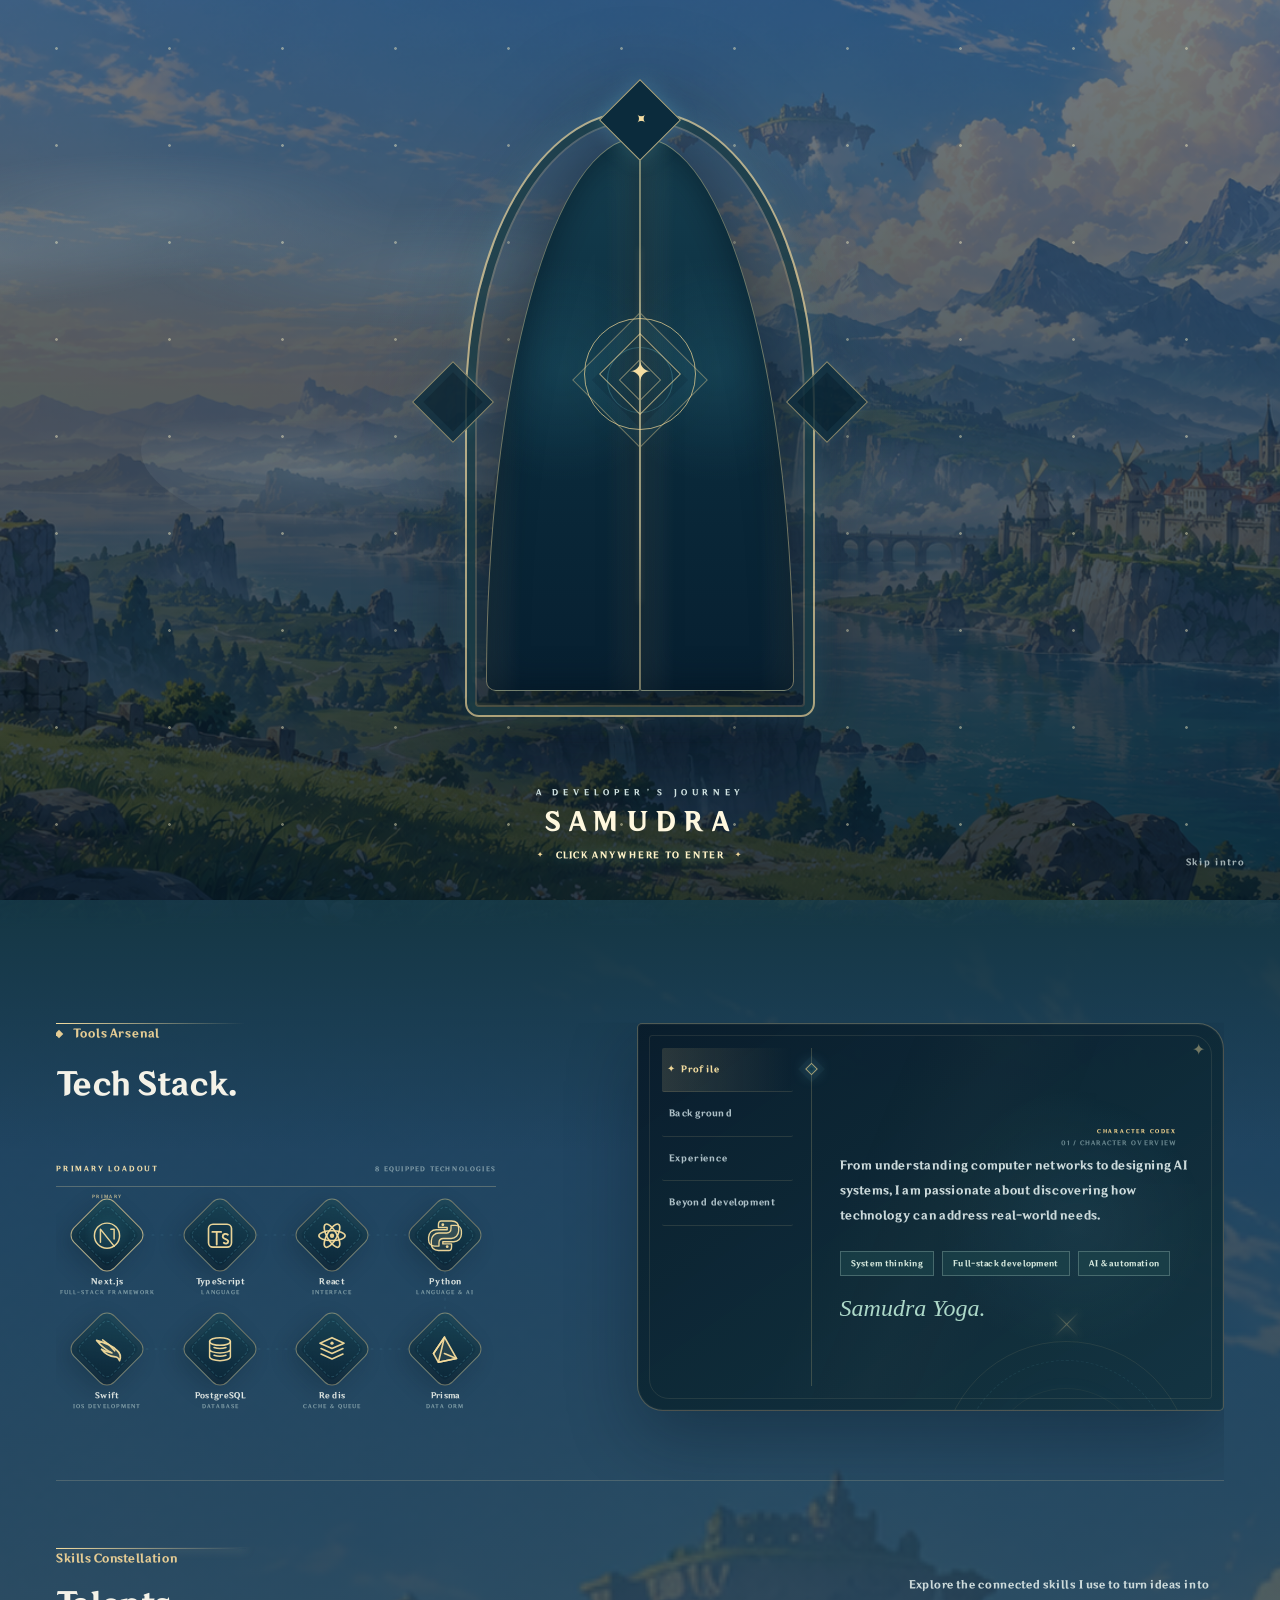
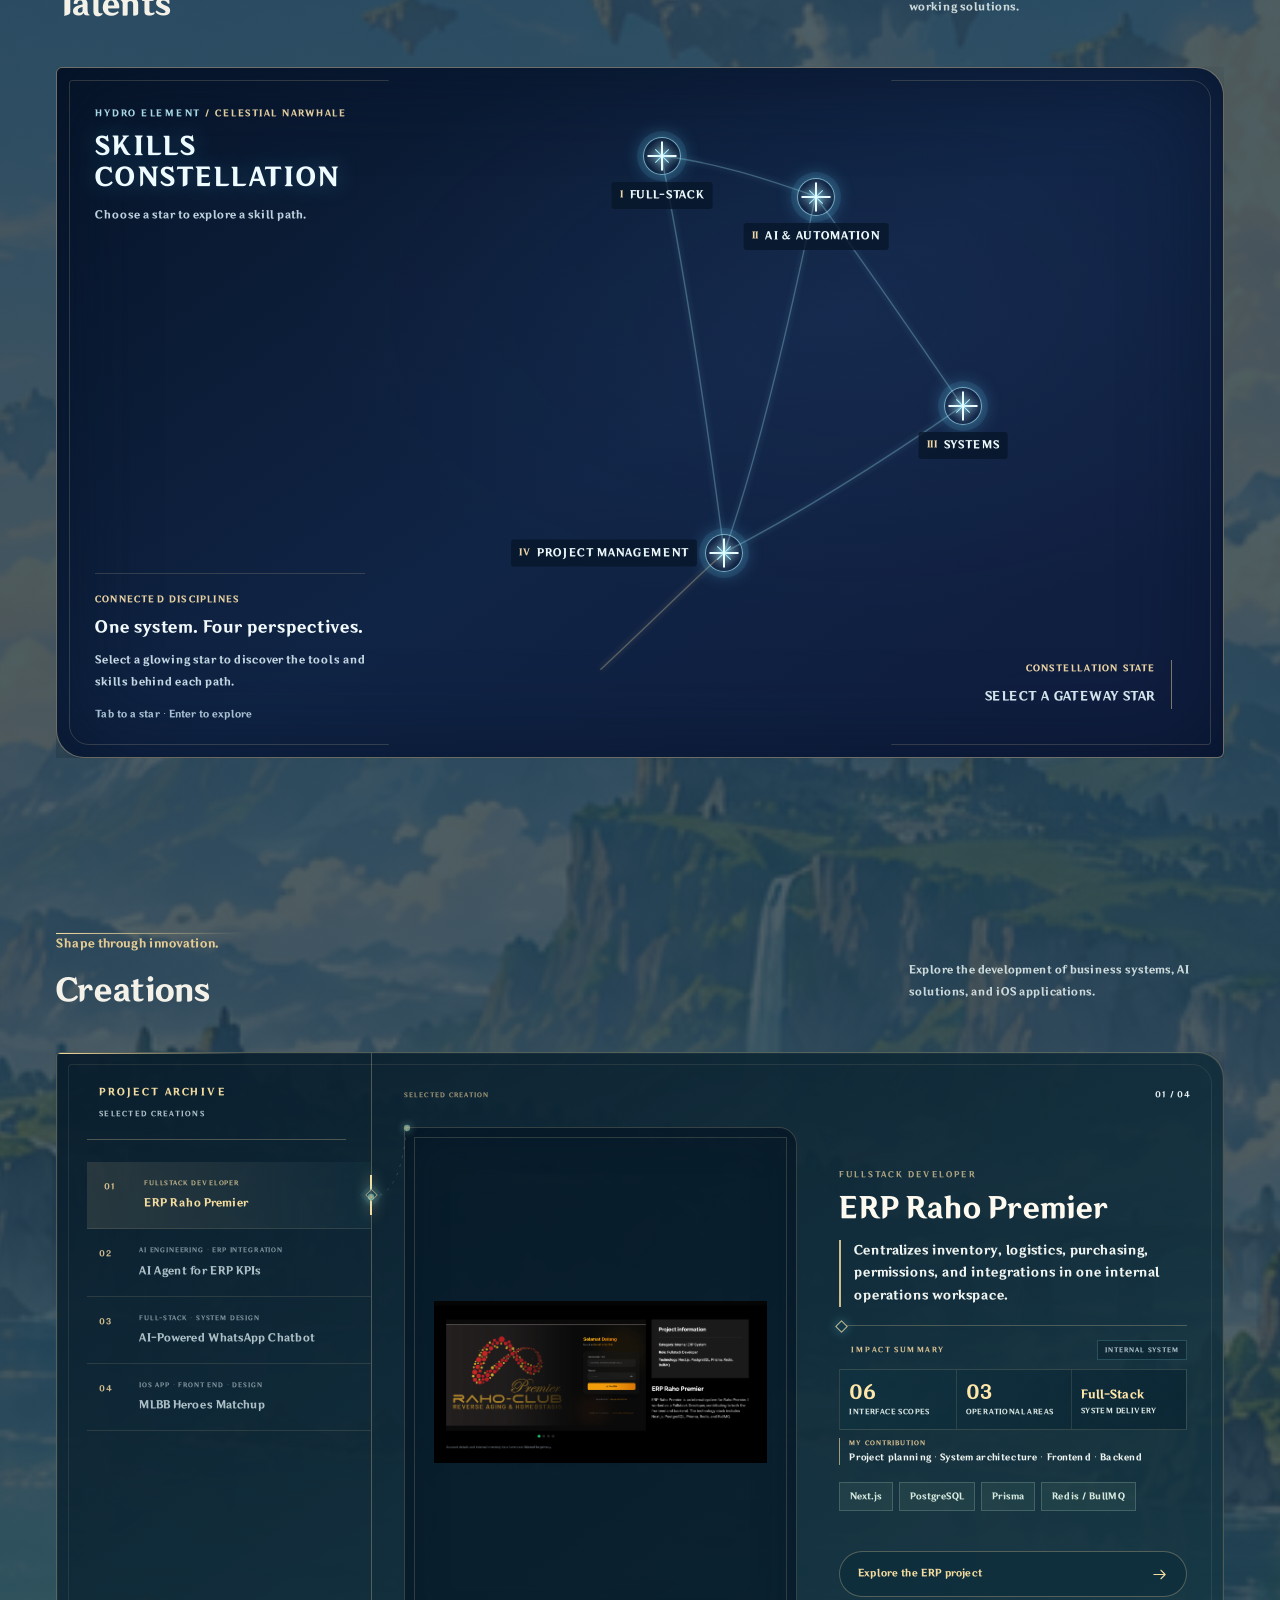
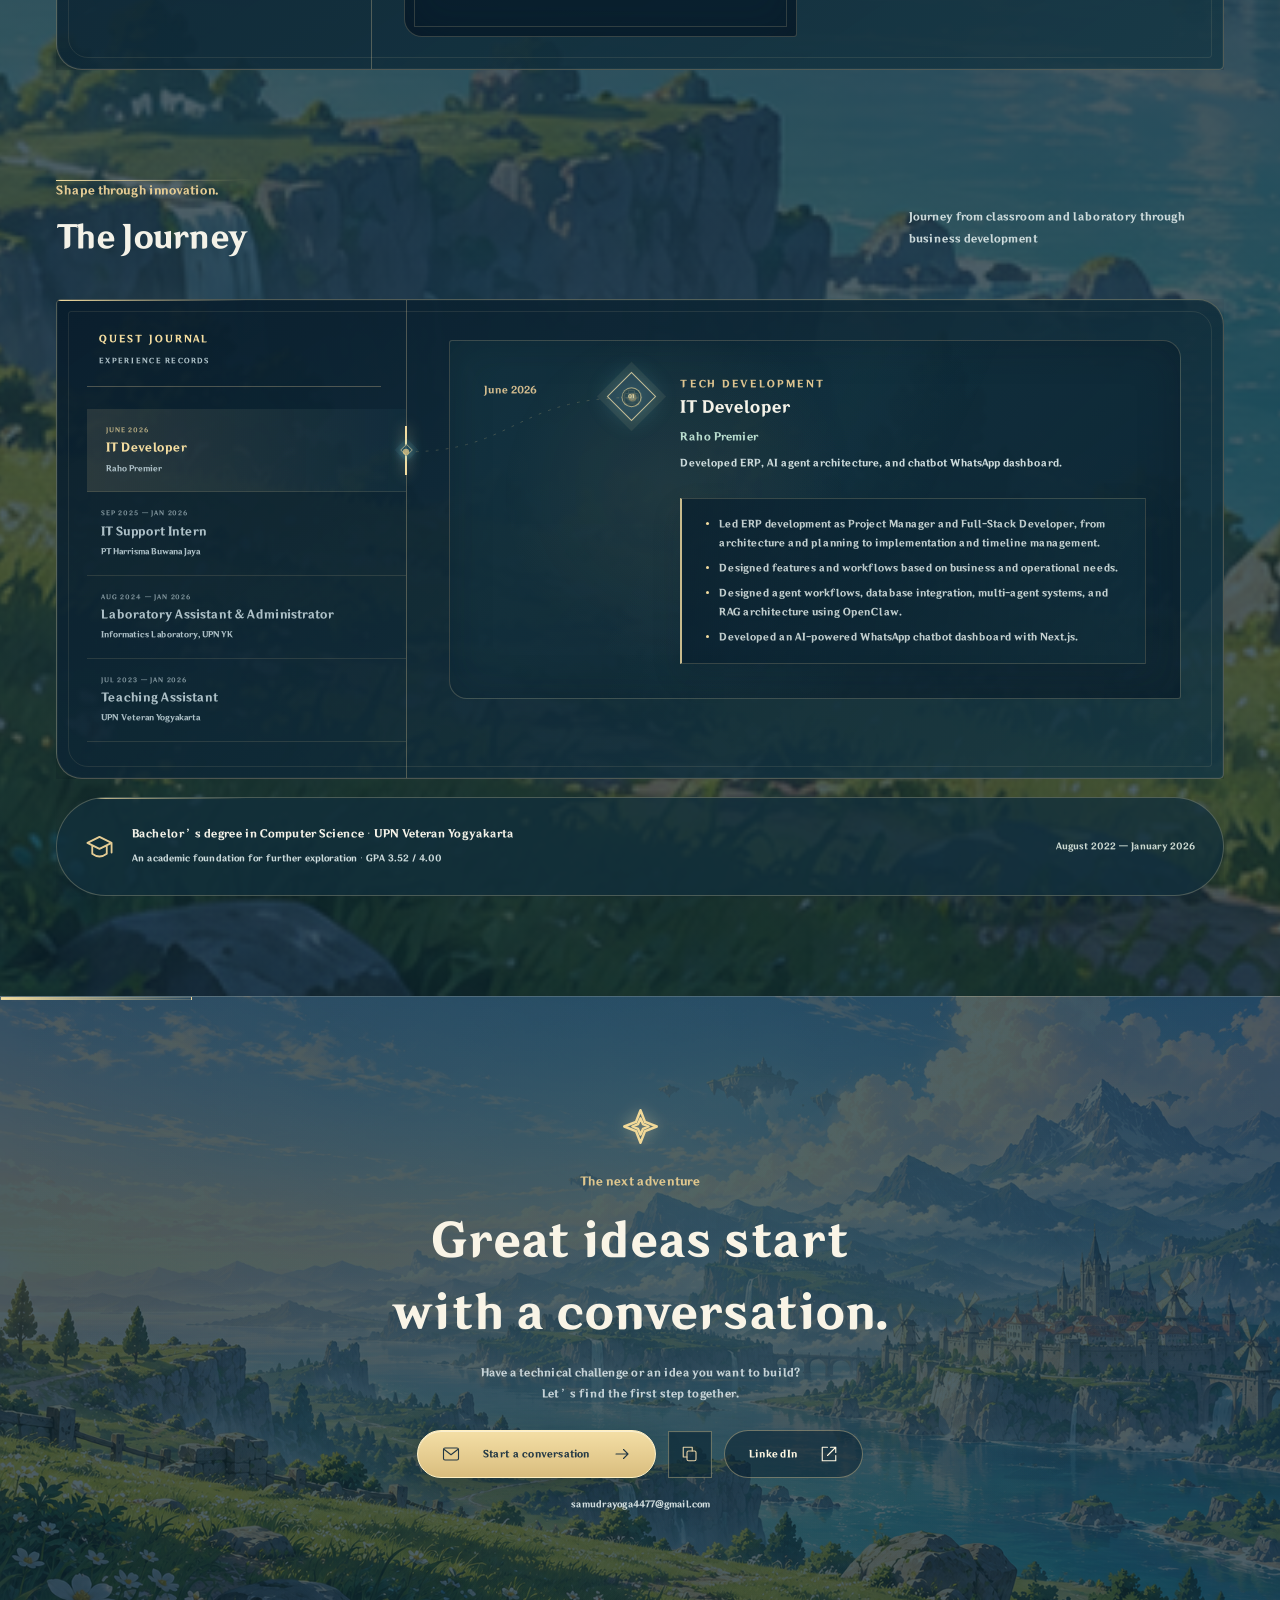
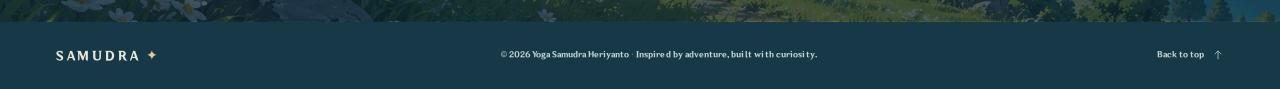
==== commit d823d48a: "fix: refaktor kode" ====
--- a/index.html
+++ b/index.html
@@ -6,8 +6,8 @@
   <meta name="theme-color" content="#16384a">
   <meta name="description" content="Yoga Samudra Heriyanto’s portfolio — IT Developer, Full-Stack Developer, and AI Engineer. Explore my skills, creations, and journey.">
   <title>Samudra Portofolio</title>
-  <link rel="icon" href="data:image/svg+xml,%3Csvg xmlns='http://www.w3.org/2000/svg' viewBox='0 0 64 64'%3E%3Crect width='64' height='64' rx='14' fill='%2316384a'/%3E%3Cpath d='M32 5L39 25L59 32L39 39L32 59L25 39L5 32L25 25Z' fill='%23f0d99f'/%3E%3C/svg%3E">
-  <link rel="stylesheet" href="assets/css/main.css?v=20261013-1">
+  <link rel="icon" type="image/svg+xml" href="assets/samudra-logo.svg">
+  <link rel="stylesheet" href="assets/css/main.css?v=20261019-1">
   <link rel="stylesheet" href="assets/css/i18n.css?v=20261009-1">
   <script src="assets/js/celestial-system.js?v=20261014-2" defer></script>
   <script src="assets/js/motion-budget.js?v=20261014-2" defer></script>
@@ -24,7 +24,7 @@
   <link rel="stylesheet" href="assets/css/constellation-awakening.css?v=20261009-1">
   <link rel="stylesheet" href="assets/css/celestial-theme.css?v=20261005-1">
   <link rel="stylesheet" href="assets/css/cinematic-motion.css?v=20261012-1">
-  <link rel="stylesheet" href="assets/css/ui-polish.css?v=20261012-1">
+  <link rel="stylesheet" href="assets/css/ui-polish.css?v=20261016-1">
   <link rel="stylesheet" href="assets/css/archive-interface.css?v=20261015-1">
   <link rel="stylesheet" href="assets/css/celestial-system.css?v=20261014-2">
   <link rel="stylesheet" href="assets/css/loadout-resonance.css?v=20261014-1">
@@ -37,13 +37,15 @@
   <link rel="stylesheet" href="assets/css/mobile-polish.css?v=20261014-1">
   <link rel="stylesheet" href="assets/css/hero-snapshot.css?v=20261014-1">
   <link rel="stylesheet" href="assets/css/chapter-handoff.css?v=20261015-2">
+  <link rel="stylesheet" href="assets/css/constellation-galaxy.css?v=20261016-6">
   <script src="assets/js/motion.js?v=20261014-1" defer></script>
   <script src="assets/js/landscape-motion.js?v=20261004-1" defer></script>
-  <script src="assets/js/constellation-awakening.js?v=20261015-3" defer></script>
+  <script src="assets/js/constellation-awakening.js?v=20261016-2" defer></script>
   <script src="assets/js/cinematic-motion.js?v=20261014-2" defer></script>
   <script src="assets/js/chapter-handoff.js?v=20261015-4" defer></script>
-  <script src="assets/js/portrait-rotation.js?v=20261014-1" defer></script>
+  <script src="assets/js/portrait-rotation.js?v=20261019-4" defer></script>
   <script src="assets/js/archive-interface.js?v=20261015-1" defer></script>
+  <script src="assets/js/constellation-galaxy.js?v=20261016-5" defer></script>
   <script src="assets/js/loadout-resonance.js?v=20261015-1" defer></script>
   <script src="assets/js/domain-memory-projection.js?v=20261014-1" defer></script>
   <script src="assets/js/ley-line-playback.js?v=20261014-1" defer></script>
@@ -81,7 +83,7 @@
       <div class="sparkles" aria-hidden="true"><i class="sparkle"></i><i class="sparkle"></i><i class="sparkle"></i><i class="sparkle"></i><i class="sparkle"></i></div>
       <div class="container">
         <header class="site-header">
-          <a href="#beranda" class="brand" aria-label="Samudra, back to home"><svg class="brand-mark" aria-hidden="true"><use href="#i-star"/></svg><span class="brand-name">Portofolio<small>Samudra Yoga</small></span></a>
+          <a href="#beranda" class="brand" aria-label="Samudra, back to home"><img class="brand-emblem" src="assets/samudra-logo.svg" alt="" width="44" height="40" decoding="async"><span class="brand-name">Portofolio<small>Samudra Yoga</small></span></a>
           <nav class="desktop-nav" id="main-nav" aria-label="Main navigation">
             <a class="active" href="#profil">Profile</a><a href="#keahlian">Skills</a><a href="#karya">Creations</a><a href="#perjalanan">Journey</a>
           </nav>
@@ -108,7 +110,7 @@
             <span class="character-label" aria-hidden="true">THE CURIOUS BUILDER</span>
             <div class="vision" title="Hydro · Clarity and adaptability" aria-hidden="true"><img src="assets/element-hydro.svg?v=20261005-1" alt="" width="400" height="400" decoding="async"></div>
             <div class="portrait-card">
-              <div class="portrait-window"><img id="portrait" class="formal-cutout" src="assets/samudra-formal-cutout.webp" alt="Formal portrait of Yoga Samudra Heriyanto in a grey suit with subtle cyan rim lighting" width="1086" height="1448"><div class="portrait-caption"><span>✦ &nbsp; THE WEAVER OF SYSTEMS &nbsp; ✦</span><h2>Samudra</h2><p>Architect of code and intelligence.</p></div></div>
+              <div class="portrait-window"><img id="portrait" class="formal-cutout" src="assets/samudra-formal-blue-studio-v2.webp" alt="Studio portrait of Yoga Samudra Heriyanto in a grey suit with blue edge lighting and a softly lit face" width="1086" height="1448"><div class="portrait-caption"><span>✦ &nbsp; THE WEAVER OF SYSTEMS &nbsp; ✦</span><h2>Samudra</h2><p>Architect of code and intelligence.</p></div></div>
               <button class="portrait-playback" type="button" aria-label="Pause automatic portrait changes" title="Pause automatic portrait changes" hidden><svg class="portrait-pause-icon" viewBox="0 0 24 24" aria-hidden="true"><path d="M9 6v12M15 6v12"/></svg><svg class="portrait-play-icon" viewBox="0 0 24 24" aria-hidden="true"><path d="m9 6 9 6-9 6Z"/></svg></button>
             </div>
             <button class="profile-trigger" data-open-profile><svg aria-hidden="true"><use href="#i-user"/></svg>Character Profile <span aria-hidden="true">↗</span></button>
@@ -276,7 +278,7 @@
     <footer class="site-footer container"><a class="footer-brand" href="#beranda">SAMUDRA<span style="color:var(--gold)"> ✦</span></a><p>© 2026 Yoga Samudra Heriyanto · Inspired by adventure, built with curiosity.</p><a class="footer-top" href="#beranda">Back to top<svg aria-hidden="true"><use href="#i-arrow"/></svg></a></footer>
   </main>
 
-  <dialog class="dialog" id="profile-dialog" aria-labelledby="profile-title"><div class="dialog-inner"><button class="dialog-close" aria-label="Close profile"><svg aria-hidden="true"><use href="#i-close"/></svg></button><div class="dialog-profile"><img src="assets/samudra-formal-cutout.webp" alt="Yoga Samudra Heriyanto" width="130" height="168" loading="lazy"><div><div class="eyebrow">Explorer’s profile</div><h2 id="profile-title">Yoga Samudra Heriyanto</h2><p>IT Developer · Full-Stack · AI Engineering</p></div></div><p>I am a Computer Science graduate with experience as an IT Developer, Project Manager, Full-Stack Developer, and AI Engineer. My focus is designing system architecture, developing ERP systems, and building AI automation connected to company data.</p><dl><div><dt>Location</dt><dd>West Jakarta, Jakarta</dd></div><div><dt>Education</dt><dd>Bachelor’s degree in Computer Science · UPN Veteran Yogyakarta</dd></div><div><dt>Email</dt><dd><a href="mailto:samudrayoga4477@gmail.com">samudrayoga4477@gmail.com</a></dd></div><div><dt>Programming languages</dt><dd>Python, JavaScript, C++, Swift, SQL</dd></div></dl><h3>Beyond development</h3><p>My organizational experience includes serving as class representative for IF-H International Classroom, team leader for the KKN community service program, Publication and Documentation Coordinator for Veteran Integrated Parade, and a member of the Media and Information team at HMJ Informatika UPNYK.</p><a class="btn btn-gold" href="assets/CV-Samudra-2026.pdf" download>Get to know me through my CV<svg aria-hidden="true"><use href="#i-download"/></svg></a></div></dialog>
+  <dialog class="dialog" id="profile-dialog" aria-labelledby="profile-title"><div class="dialog-inner"><button class="dialog-close" aria-label="Close profile"><svg aria-hidden="true"><use href="#i-close"/></svg></button><div class="dialog-profile"><img src="assets/samudra-formal-blue-studio-v2.webp" alt="Yoga Samudra Heriyanto" width="130" height="168" loading="lazy"><div><div class="eyebrow">Explorer’s profile</div><h2 id="profile-title">Yoga Samudra Heriyanto</h2><p>IT Developer · Full-Stack · AI Engineering</p></div></div><p>I am a Computer Science graduate with experience as an IT Developer, Project Manager, Full-Stack Developer, and AI Engineer. My focus is designing system architecture, developing ERP systems, and building AI automation connected to company data.</p><dl><div><dt>Location</dt><dd>West Jakarta, Jakarta</dd></div><div><dt>Education</dt><dd>Bachelor’s degree in Computer Science · UPN Veteran Yogyakarta</dd></div><div><dt>Email</dt><dd><a href="mailto:samudrayoga4477@gmail.com">samudrayoga4477@gmail.com</a></dd></div><div><dt>Programming languages</dt><dd>Python, JavaScript, C++, Swift, SQL</dd></div></dl><h3>Beyond development</h3><p>My organizational experience includes serving as class representative for IF-H International Classroom, team leader for the KKN community service program, Publication and Documentation Coordinator for Veteran Integrated Parade, and a member of the Media and Information team at HMJ Informatika UPNYK.</p><a class="btn btn-gold" href="assets/CV-Samudra-2026.pdf" download>Get to know me through my CV<svg aria-hidden="true"><use href="#i-download"/></svg></a></div></dialog>
   <dialog class="dialog" id="project-dialog" aria-labelledby="project-title"><div class="dialog-inner"><button class="dialog-close" aria-label="Close project details"><svg aria-hidden="true"><use href="#i-close"/></svg></button><div class="eyebrow" id="project-category"></div><h2 id="project-title"></h2><p class="project-context">Raho Premier · June 2026</p><p id="project-description"></p>
     <figure class="project-illustration">
       <a href="assets/ai-agent/kpi-flow.svg" target="_blank" rel="noopener noreferrer" aria-label="Open the ERP KPI and OpenClaw integration diagram at full size (new tab)"><img src="assets/ai-agent/kpi-flow.svg" alt="KPI dashboard → ERP endpoint → OpenClaw API with SOUL instructions → staff performance summary" width="1200" height="720"></a>
--- a/assets/css/main.css
+++ b/assets/css/main.css
@@ -64,3 +64,7 @@
 .project-illustration img{display:block;width:100%;height:auto;border-radius:8px;}
 .project-illustration figcaption{font-size:11px;line-height:1.7;color:var(--muted);margin-top:9px;}
 .project-illustration figcaption a{display:inline-block;text-decoration:underline;text-underline-offset:3px;color:var(--ink);padding:6px 0;}
+
+/* Personal sigil: preserve its proportions at desktop and mobile sizes. */
+.brand-emblem{display:block;width:44px;height:40px;object-fit:contain;flex-shrink:0}
+@media(max-width:600px){.brand-emblem{width:36px;height:33px}}
--- a/assets/css/ui-polish.css
+++ b/assets/css/ui-polish.css
@@ -156,6 +156,18 @@
 .constellation-current span { font-family: var(--sans); letter-spacing: .03em; }
 .constellation-reset { min-height: 44px; font-size: 11px; letter-spacing: .04em; border-color: var(--ui-frame); }
 .mobile-skill-ledger { display: none; }
+
+/* Fit Systems/Project nodes and labels inside the reading area. Keep the
+   existing transform transition; only the destination changes per branch. */
+.celestial-constellation.talent-focused[data-branch-framed="true"] .narwhal-atlas {
+  transform: translate(calc(-50% + var(--branch-pan-x)), calc(-50% + var(--branch-pan-y))) scale(var(--branch-scale));
+}
+@media (prefers-reduced-motion: reduce) {
+  .celestial-constellation.talent-focused[data-branch-framed="true"] .narwhal-atlas {
+    transform: translate(calc(-50% + var(--branch-pan-x)), calc(-50% + var(--branch-pan-y))) scale(var(--branch-scale)) !important;
+    transition: none !important;
+  }
+}
 
 @media (min-width:701px) and (max-width:1050px) {
   .constellation-screen-copy { left: 24px; top: 26px; max-width: 215px; }
--- a/assets/css/constellation-galaxy.css
+++ b/assets/css/constellation-galaxy.css
@@ -0,0 +1,129 @@
+/* An ambient sky, not another interface layer. All artwork is baked once;
+   idle animation changes only transform/opacity, never blur or canvas pixels. */
+.celestial-constellation .celestial-nebula,
+.celestial-constellation .celestial-dust {
+  inset: 0;
+  pointer-events: none;
+  background: none;
+  filter: none;
+  animation: none;
+  transform: none;
+  opacity: 0;
+  transition: opacity 1100ms ease;
+}
+.celestial-constellation .celestial-nebula {
+  z-index: 0;
+  background:
+    radial-gradient(ellipse at 69% 43%, rgba(69, 139, 190, .15), transparent 43%),
+    radial-gradient(ellipse at 77% 70%, rgba(101, 89, 160, .09), transparent 40%);
+  transition-delay: 220ms;
+  transition-duration: 1250ms;
+}
+.celestial-constellation.galaxy-ready.constellation-revealed .celestial-nebula { opacity: 1; }
+.celestial-constellation.galaxy-ready.constellation-revealed .celestial-dust { opacity: .85; }
+.celestial-constellation.galaxy-ready.talent-focused .celestial-nebula { opacity: .78; }
+.celestial-constellation.galaxy-ready.talent-focused .celestial-dust { opacity: .58; }
+.galaxy-far-stars,
+.galaxy-veil,
+.galaxy-near-field { position: absolute; display: block; pointer-events: none; }
+.galaxy-veil {
+  inset: 0;
+  background:
+    radial-gradient(ellipse at 73% 31%, rgba(109, 89, 170, .2), transparent 29%),
+    radial-gradient(ellipse at 60% 69%, rgba(58, 151, 188, .15), transparent 32%);
+  animation: galaxy-veil-drift 48s -11s ease-in-out infinite alternate;
+}
+.galaxy-far-stars {
+  inset: -2%;
+  width: 104%;
+  height: 104%;
+  animation: galaxy-stellar-drift 90s -24s ease-in-out infinite alternate;
+}
+.galaxy-near-field { inset: 0; }
+.galaxy-twinkle,
+.galaxy-mote {
+  position: absolute;
+  width: 2px;
+  height: 2px;
+  border-radius: 50%;
+  background: #d9effa;
+  box-shadow: 0 0 6px 1px rgba(130, 208, 236, .25);
+  opacity: .2;
+  animation: galaxy-twinkle var(--galaxy-period) var(--galaxy-delay) ease-in-out infinite;
+}
+.galaxy-mote {
+  width: 1.5px;
+  height: 1.5px;
+  background: #acd9e5;
+  animation-name: galaxy-mote-drift;
+}
+.galaxy-resonance {
+  position: absolute;
+  z-index: 0;
+  left: var(--galaxy-node-x, 50%);
+  top: var(--galaxy-node-y, 50%);
+  width: 40%;
+  aspect-ratio: 1;
+  pointer-events: none;
+  opacity: 0;
+  transform: translate(-50%, -50%);
+  background: radial-gradient(circle, rgba(159, 221, 231, .18), rgba(79, 165, 195, .11) 28%, transparent 70%);
+}
+.galaxy-ready.talent-unlocking .galaxy-resonance {
+  animation: galaxy-resonance var(--motion-cinematic, 1400ms) ease-out both;
+}
+
+/* Remove the old tiled polkadot sky even before textures are ready. The
+   contact chapter keeps sparse stars, but never receives the nebula. */
+.world-atmosphere .world-stars { background: none; animation: none; }
+.world-atmosphere .world-stars.galaxy-starfield { inset: 0; transform: none; animation: none; }
+.galaxy-world-stars { display: block; width: 100%; height: 100%; }
+body[data-world-chapter='keahlian'] .world-atmosphere .world-stars { opacity: .65; }
+body[data-world-chapter='kontak'] .world-atmosphere .world-stars { opacity: .36; }
+
+/* Freeze composition rather than hide it while scrolling. Nested #profil
+   intentionally isn't used here: #keahlian has its own motion budget. */
+.celestial-constellation:not(.constellation-revealed) .galaxy-motion,
+.celestial-constellation[data-active='false'] .galaxy-motion,
+#keahlian[data-motion-active='false'] .galaxy-motion,
+body.is-scrolling .galaxy-motion,
+body.is-scrolling .galaxy-resonance,
+.motion-suspended .galaxy-motion,
+.motion-suspended .galaxy-resonance { animation-play-state: paused !important; }
+
+@keyframes galaxy-veil-drift {
+  from { transform: translate3d(1.2%, -1%, 0) scale(1.02); opacity: .7; }
+  to { transform: translate3d(-1.3%, 1%, 0) scale(1.05); opacity: 1; }
+}
+@keyframes galaxy-stellar-drift {
+  from { transform: translate3d(.2%, .3%, 0); }
+  to { transform: translate3d(-.4%, -.5%, 0); }
+}
+@keyframes galaxy-twinkle {
+  0%, 100% { opacity: .13; }
+  47% { opacity: .6; }
+  64% { opacity: .25; }
+}
+@keyframes galaxy-mote-drift {
+  0% { opacity: 0; transform: translate3d(-7px, 10px, 0); }
+  25%, 65% { opacity: .35; }
+  100% { opacity: 0; transform: translate3d(9px, -16px, 0); }
+}
+@keyframes galaxy-resonance {
+  0% { opacity: 0; transform: translate(-50%, -50%) scale(.55); }
+  32% { opacity: .85; }
+  100% { opacity: 0; transform: translate(-50%, -50%) scale(1.35); }
+}
+@media (max-width: 800px) {
+  .celestial-constellation.galaxy-ready.constellation-revealed .celestial-nebula { opacity: .9; }
+  .celestial-constellation.galaxy-ready.talent-focused .celestial-nebula { opacity: .75; }
+  .galaxy-veil { display: none; }
+}
+@media (prefers-reduced-motion: reduce) {
+  .celestial-constellation .galaxy-motion { animation: none !important; transform: none; }
+  .celestial-constellation .galaxy-resonance { display: none; }
+  .celestial-constellation .celestial-nebula,
+  .celestial-constellation .celestial-dust { transition: none; }
+  .galaxy-mote { display: none; }
+  .galaxy-twinkle { opacity: .25; }
+}
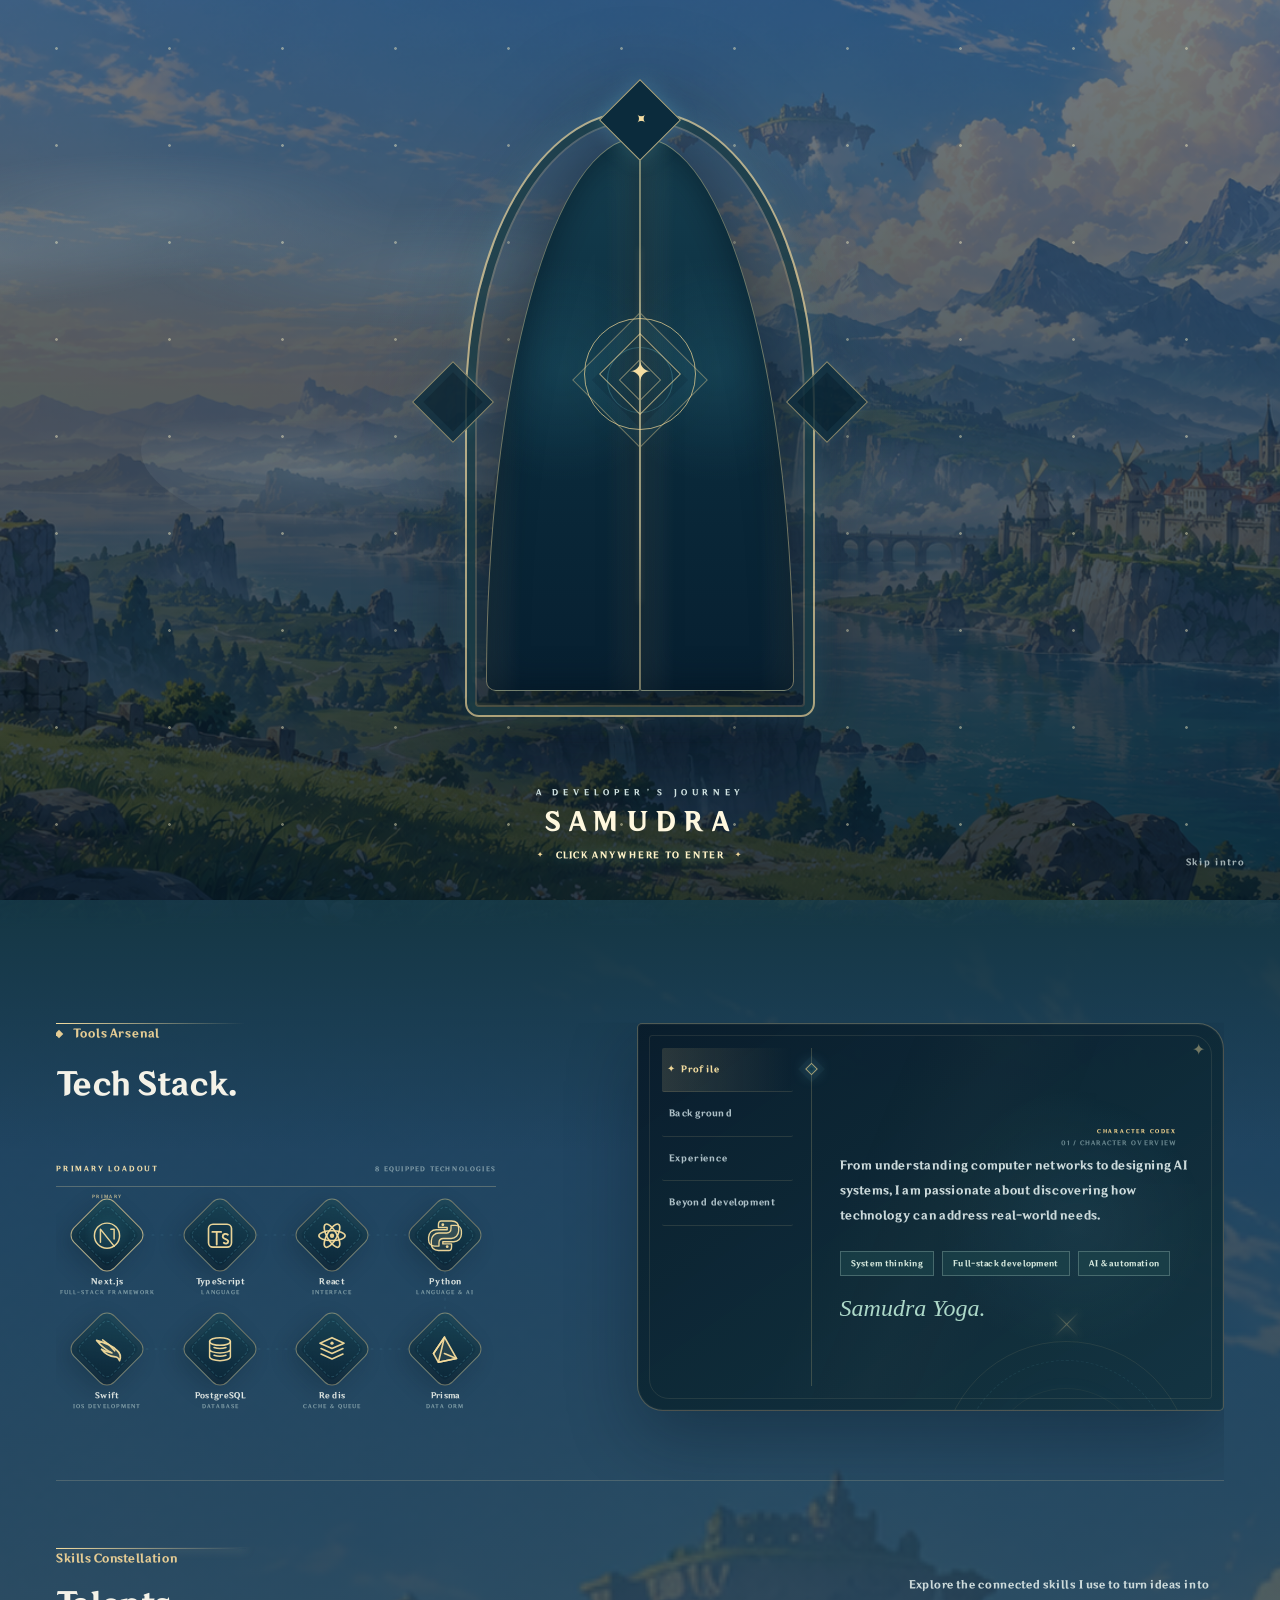
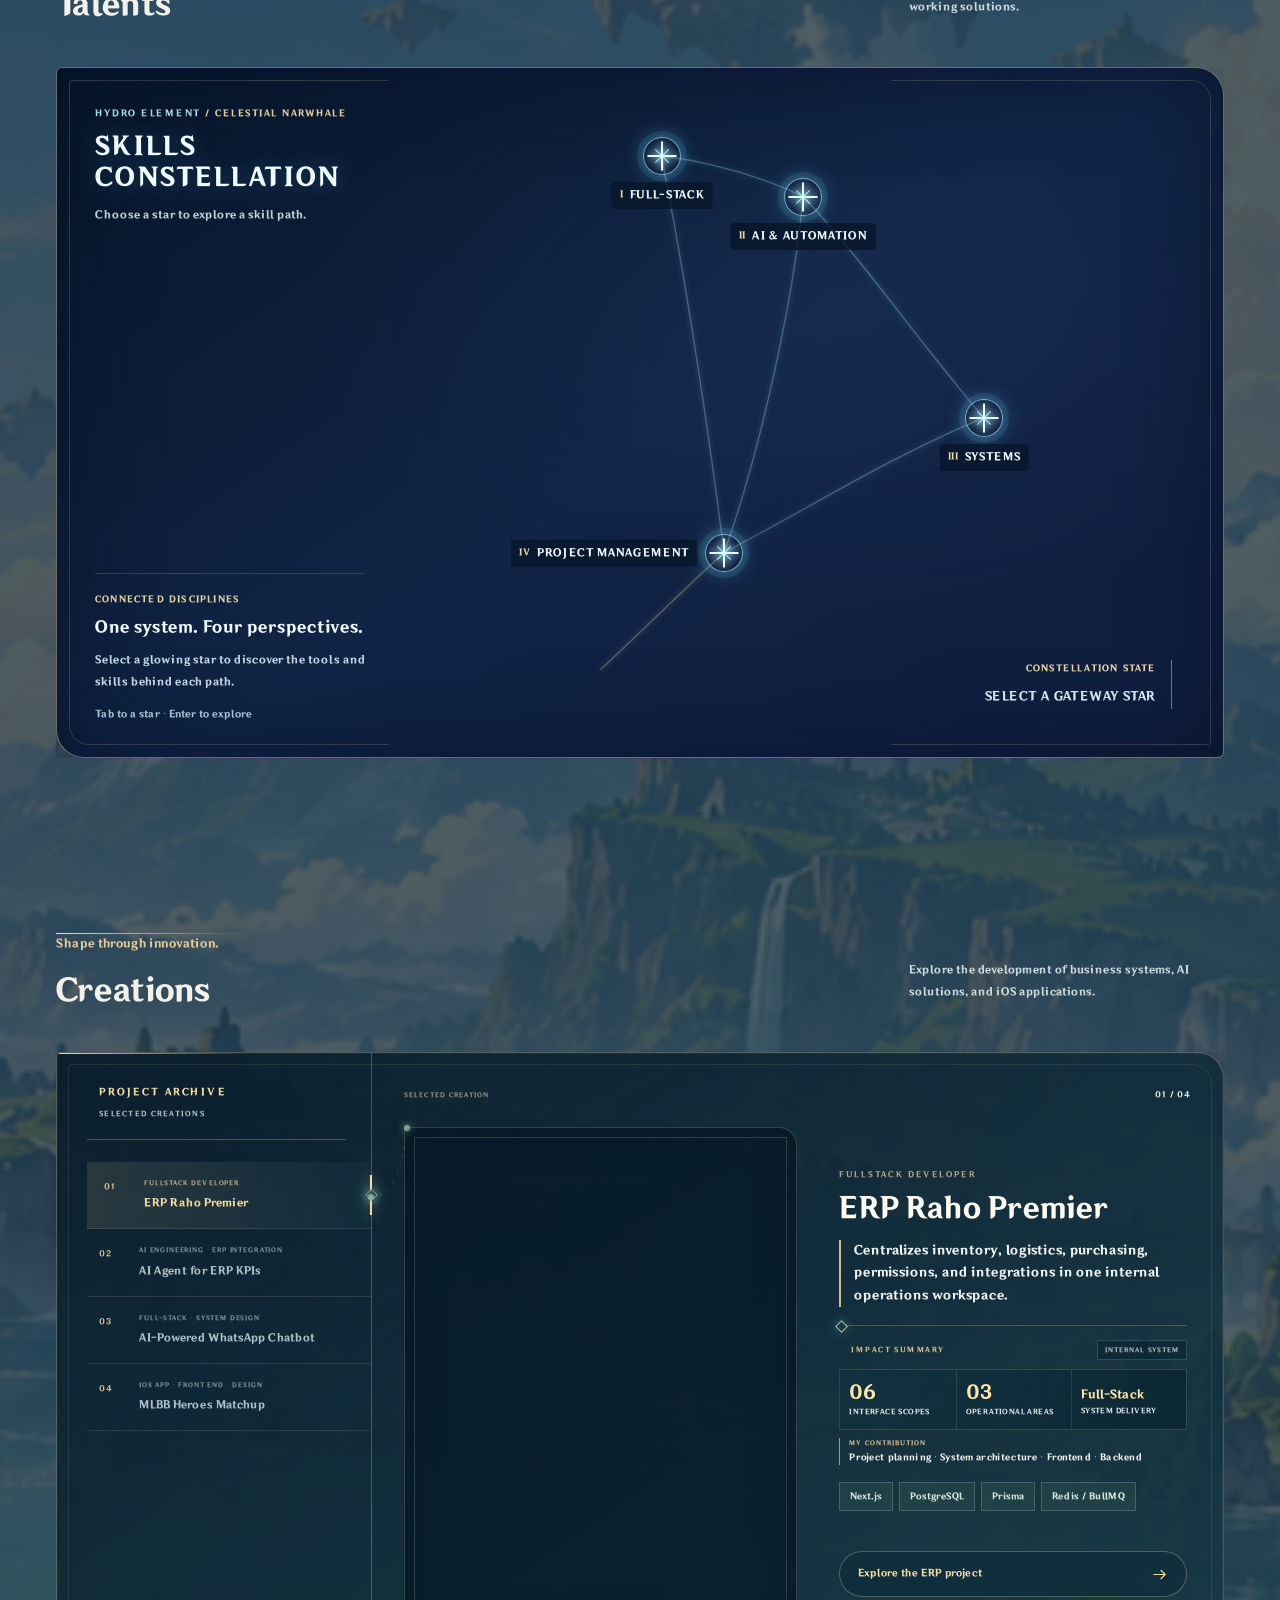
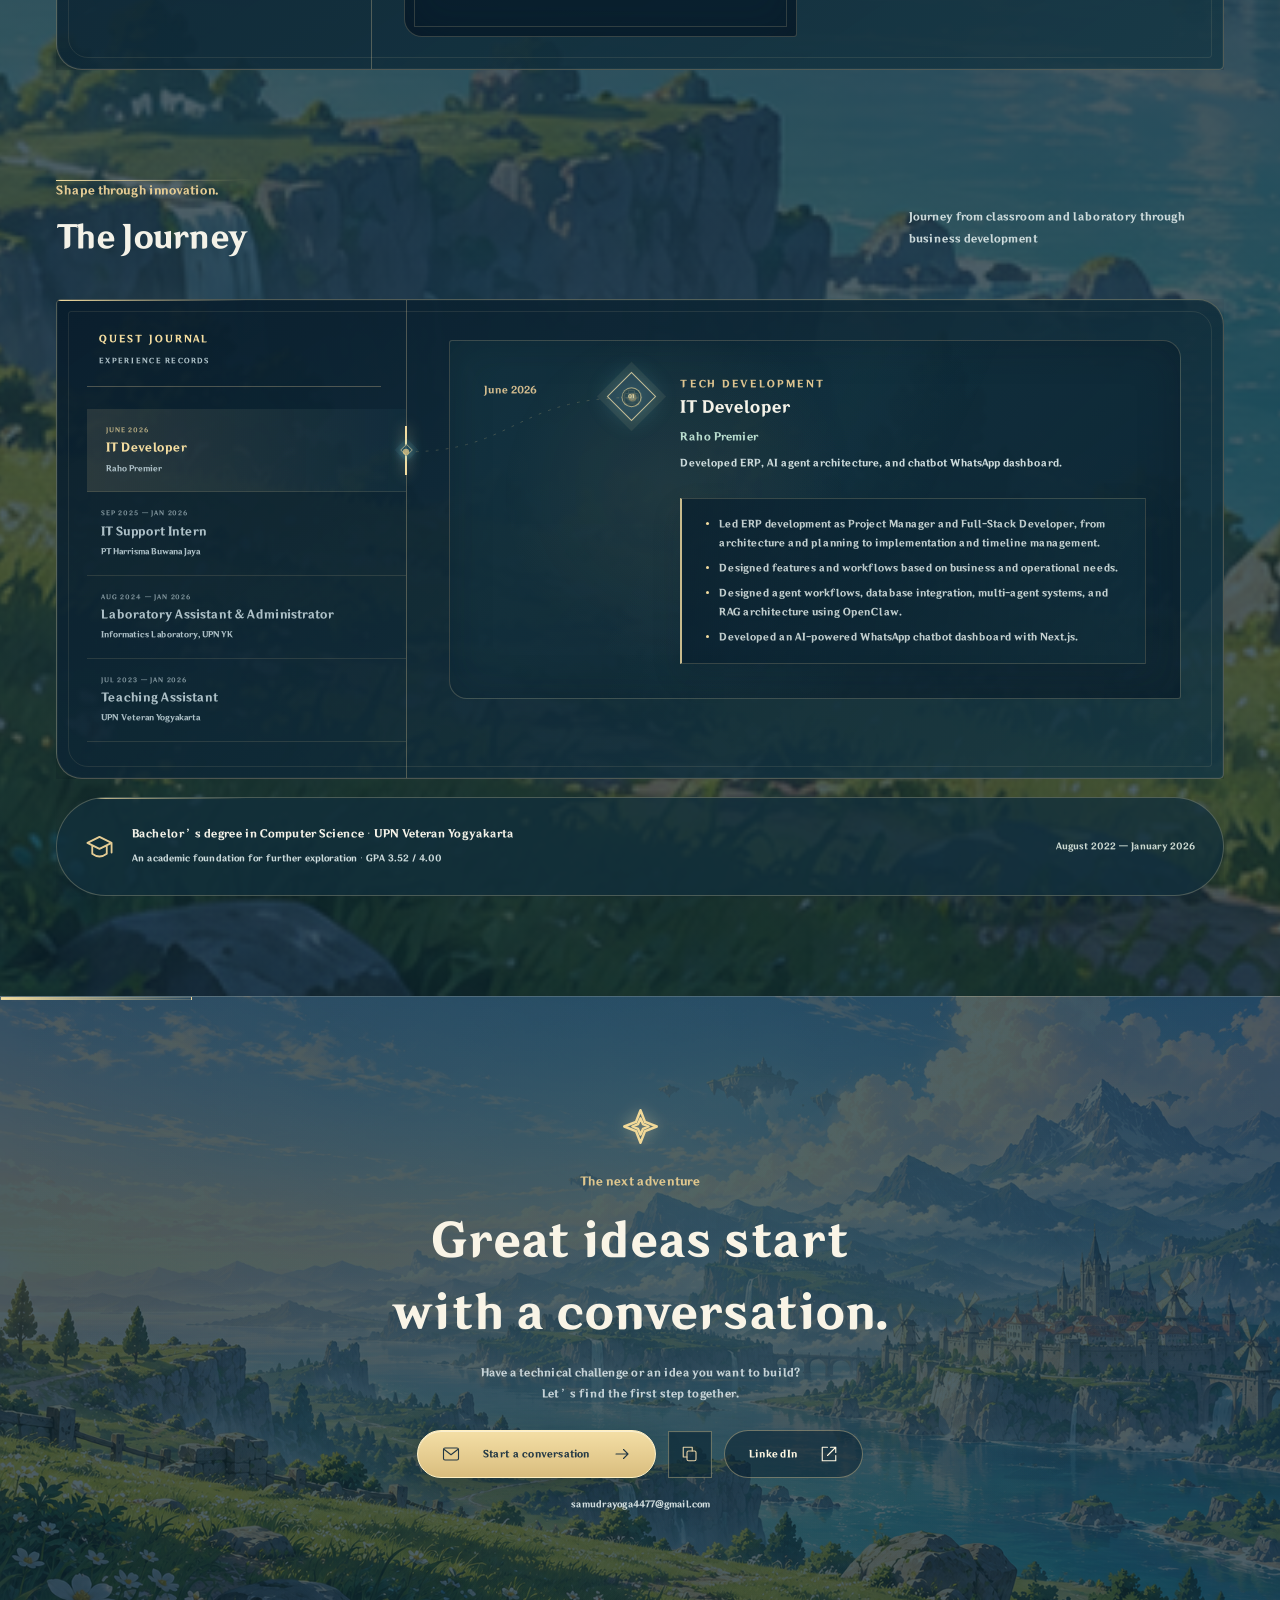
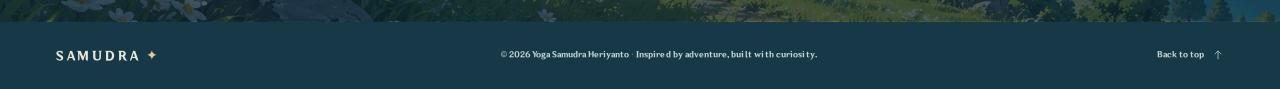
==== commit 01de8900: "benerin efek konstelasi" ====
--- a/index.html
+++ b/index.html
@@ -21,11 +21,11 @@
   <link rel="stylesheet" href="assets/css/scenery.css?v=20261012-1">
   <link rel="stylesheet" href="assets/css/landscape-motion.css?v=20261004-1">
   <link rel="stylesheet" href="assets/css/character-reveal.css?v=20261008-2">
-  <link rel="stylesheet" href="assets/css/constellation-awakening.css?v=20261009-1">
+  <link rel="stylesheet" href="assets/css/constellation-awakening.css?v=20261021-2">
   <link rel="stylesheet" href="assets/css/celestial-theme.css?v=20261005-1">
   <link rel="stylesheet" href="assets/css/cinematic-motion.css?v=20261012-1">
   <link rel="stylesheet" href="assets/css/ui-polish.css?v=20261016-1">
-  <link rel="stylesheet" href="assets/css/archive-interface.css?v=20261015-1">
+  <link rel="stylesheet" href="assets/css/archive-interface.css?v=20261019-2">
   <link rel="stylesheet" href="assets/css/celestial-system.css?v=20261014-2">
   <link rel="stylesheet" href="assets/css/loadout-resonance.css?v=20261014-1">
   <link rel="stylesheet" href="assets/css/domain-memory-projection.css?v=20261013-1">
@@ -40,11 +40,11 @@
   <link rel="stylesheet" href="assets/css/constellation-galaxy.css?v=20261016-6">
   <script src="assets/js/motion.js?v=20261014-1" defer></script>
   <script src="assets/js/landscape-motion.js?v=20261004-1" defer></script>
-  <script src="assets/js/constellation-awakening.js?v=20261016-2" defer></script>
+  <script src="assets/js/constellation-awakening.js?v=20261021-2" defer></script>
   <script src="assets/js/cinematic-motion.js?v=20261014-2" defer></script>
   <script src="assets/js/chapter-handoff.js?v=20261015-4" defer></script>
-  <script src="assets/js/portrait-rotation.js?v=20261019-4" defer></script>
-  <script src="assets/js/archive-interface.js?v=20261015-1" defer></script>
+  <script src="assets/js/portrait-rotation.js?v=20261019-7" defer></script>
+  <script src="assets/js/archive-interface.js?v=20261019-2" defer></script>
   <script src="assets/js/constellation-galaxy.js?v=20261016-5" defer></script>
   <script src="assets/js/loadout-resonance.js?v=20261015-1" defer></script>
   <script src="assets/js/domain-memory-projection.js?v=20261014-1" defer></script>
@@ -111,7 +111,6 @@
             <div class="vision" title="Hydro · Clarity and adaptability" aria-hidden="true"><img src="assets/element-hydro.svg?v=20261005-1" alt="" width="400" height="400" decoding="async"></div>
             <div class="portrait-card">
               <div class="portrait-window"><img id="portrait" class="formal-cutout" src="assets/samudra-formal-blue-studio-v2.webp" alt="Studio portrait of Yoga Samudra Heriyanto in a grey suit with blue edge lighting and a softly lit face" width="1086" height="1448"><div class="portrait-caption"><span>✦ &nbsp; THE WEAVER OF SYSTEMS &nbsp; ✦</span><h2>Samudra</h2><p>Architect of code and intelligence.</p></div></div>
-              <button class="portrait-playback" type="button" aria-label="Pause automatic portrait changes" title="Pause automatic portrait changes" hidden><svg class="portrait-pause-icon" viewBox="0 0 24 24" aria-hidden="true"><path d="M9 6v12M15 6v12"/></svg><svg class="portrait-play-icon" viewBox="0 0 24 24" aria-hidden="true"><path d="m9 6 9 6-9 6Z"/></svg></button>
             </div>
             <button class="profile-trigger" data-open-profile><svg aria-hidden="true"><use href="#i-user"/></svg>Character Profile <span aria-hidden="true">↗</span></button>
           </div>
--- a/assets/css/constellation-awakening.css
+++ b/assets/css/constellation-awakening.css
@@ -215,8 +215,8 @@
   transition: opacity .55s ease;
 }
 .talent-focused .constellation-focus-vignette { opacity: 1; }
-.celestial-constellation[data-active-skill="ai"] .constellation-focus-vignette { --focus-x: 57.4%; --focus-y: 16.3%; }
-.celestial-constellation[data-active-skill="systems"] .constellation-focus-vignette { --focus-x: 80.4%; --focus-y: 49.1%; }
+.celestial-constellation[data-active-skill="ai"] .constellation-focus-vignette { --focus-x: var(--galaxy-node-x); --focus-y: var(--galaxy-node-y); }
+.celestial-constellation[data-active-skill="systems"] .constellation-focus-vignette { --focus-x: var(--galaxy-node-x); --focus-y: var(--galaxy-node-y); }
 .celestial-constellation[data-active-skill="project"] .constellation-focus-vignette { --focus-x: 43.15%; --focus-y: 71.94%; }
 
 .constellation-nodes { position: absolute; z-index: 5; inset: 0; pointer-events: none; }
--- a/assets/css/archive-interface.css
+++ b/assets/css/archive-interface.css
@@ -1151,3 +1151,46 @@
     filter: none;
   }
 }
+
+/* A quiet depth pulse precedes the existing sweep; its edge light lingers. */
+.unified-interface .portrait-depth-light,
+.unified-interface .portrait-afterglow {
+  position: absolute;
+  pointer-events: none;
+  opacity: 0;
+}
+.unified-interface .portrait-depth-light {
+  z-index: -1;
+  inset: -8% -16% 3%;
+  border-radius: 50%;
+  background: radial-gradient(ellipse at 58% 44%,rgba(73,158,210,.24),rgba(50,123,176,.13) 37%,transparent 69%);
+}
+.unified-interface .portrait-afterglow {
+  z-index: 6;
+  inset: -1px;
+  border-radius: inherit;
+  border: 1px solid transparent;
+  border-right-color: rgba(143,218,244,.48);
+  border-bottom-color: rgba(123,203,235,.28);
+  box-shadow: 6px 3px 22px -8px rgba(79,178,226,.36);
+}
+.unified-interface .portrait-light-preparing .portrait-depth-light {
+  animation: portrait-depth-gather .65s ease-in-out both;
+}
+.unified-interface .portrait-light-releasing .portrait-depth-light {
+  animation: portrait-depth-settle 1.8s ease-out both;
+}
+.unified-interface .portrait-light-releasing .portrait-afterglow {
+  animation: portrait-edge-linger 1.8s .55s ease-out both;
+}
+@keyframes portrait-depth-gather { from { opacity: 0; } to { opacity: 1; } }
+@keyframes portrait-depth-settle { from { opacity: 1; } to { opacity: 0; } }
+@keyframes portrait-edge-linger {
+  0% { opacity: 0; }
+  15% { opacity: .8; }
+  100% { opacity: 0; }
+}
+@media (prefers-reduced-motion: reduce) {
+  .unified-interface .portrait-depth-light,
+  .unified-interface .portrait-afterglow { display: none; animation: none; }
+}
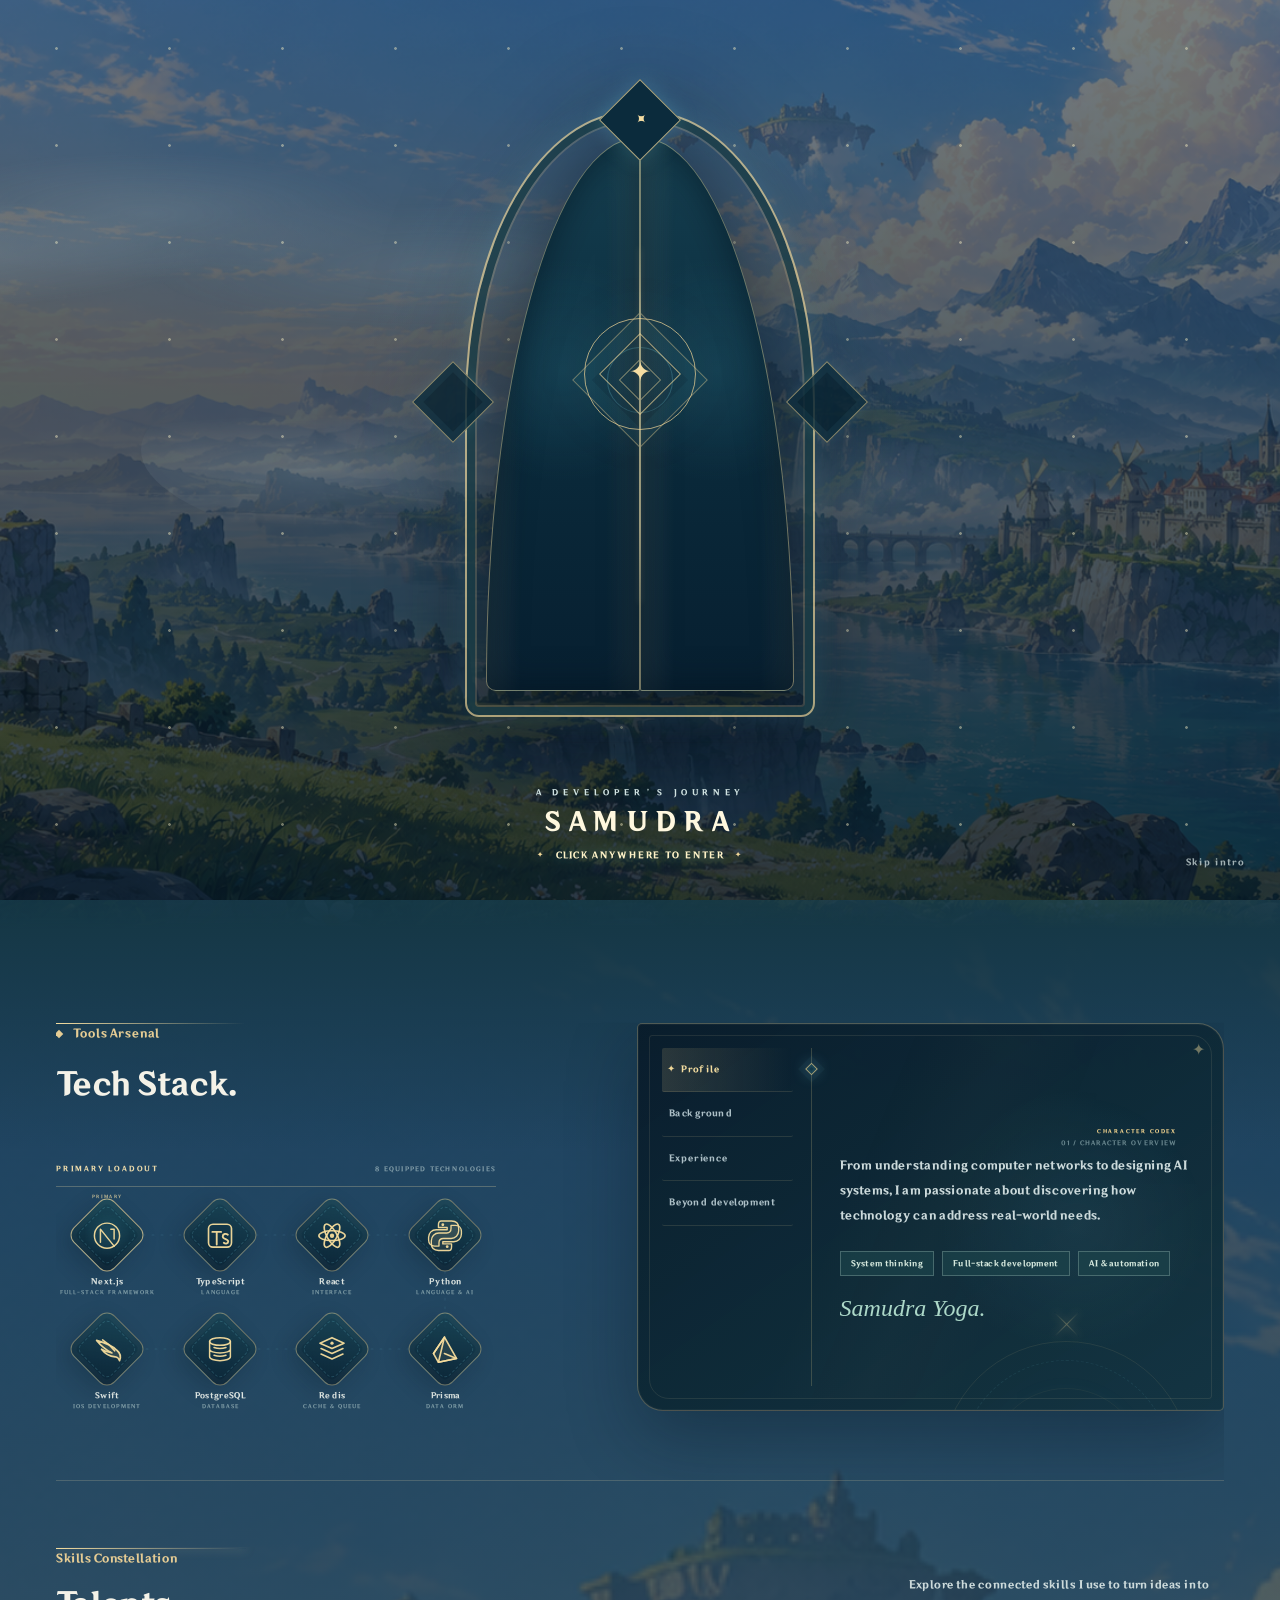
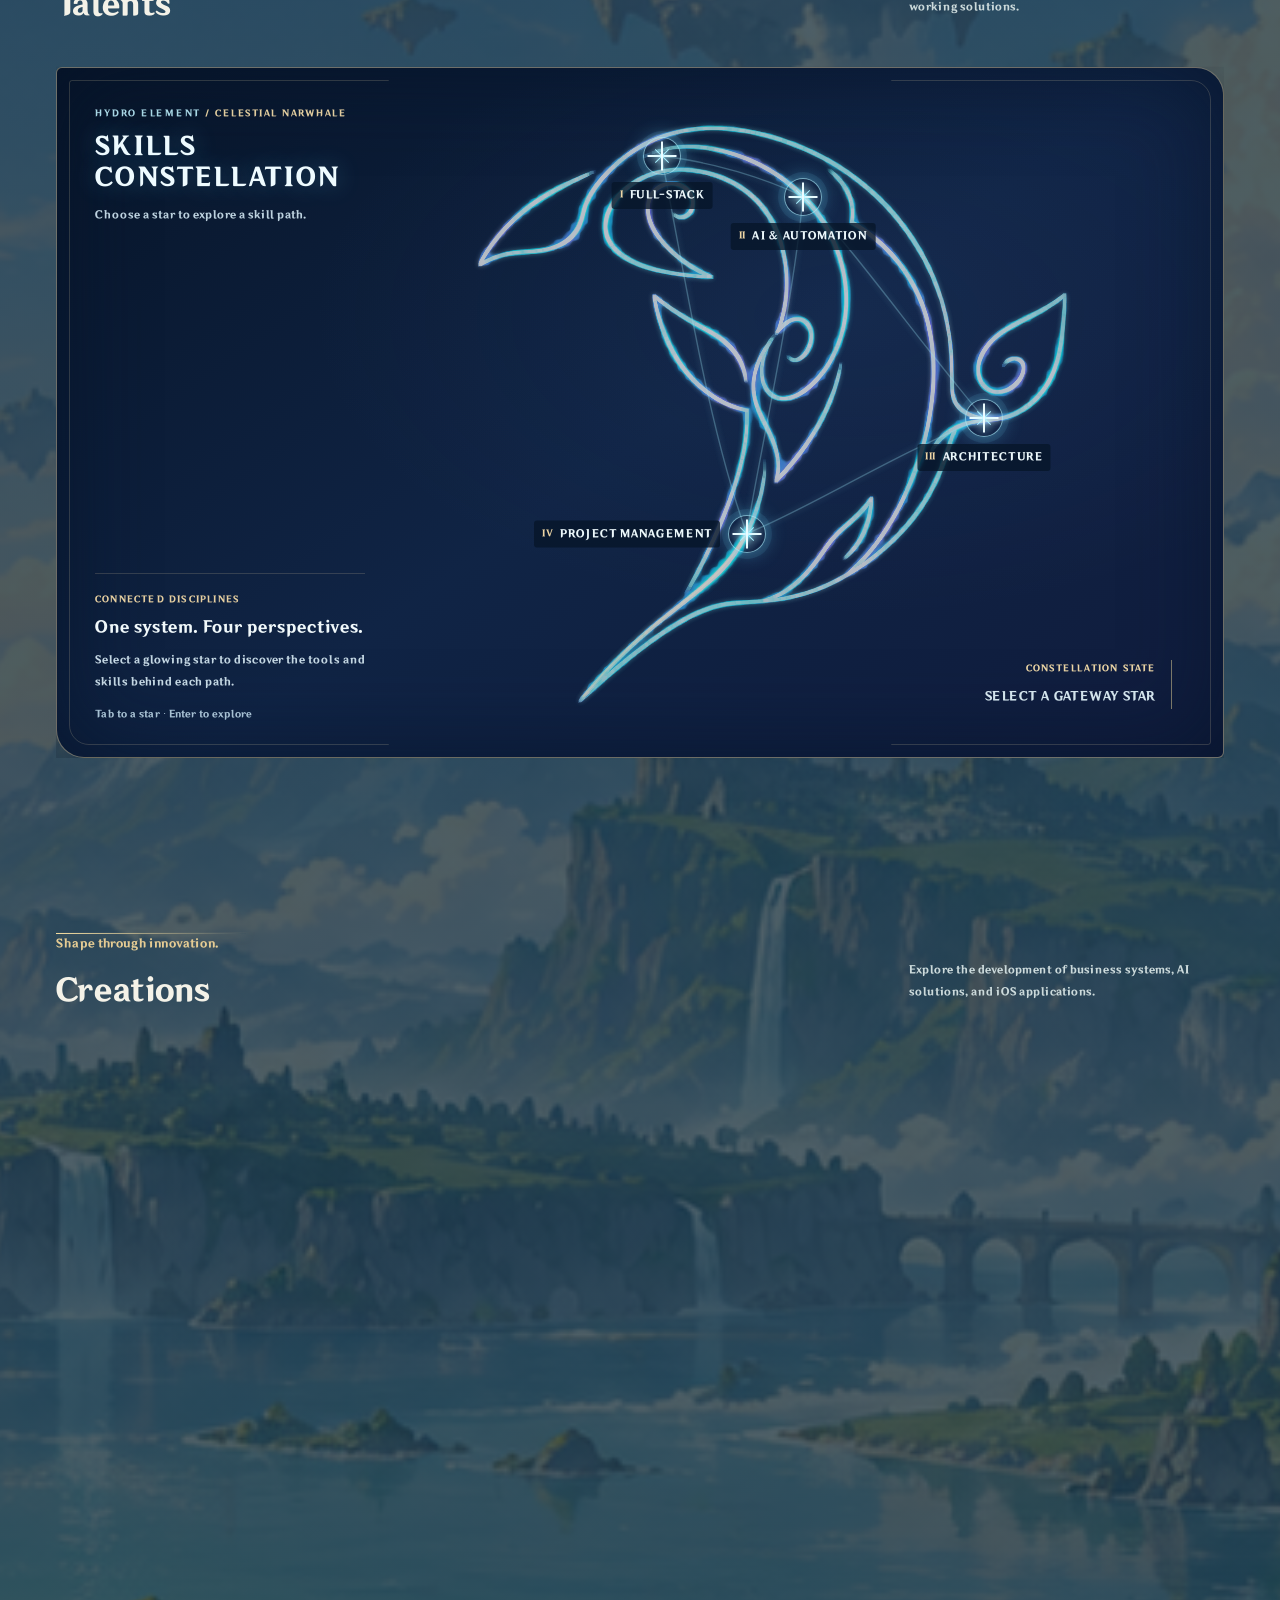
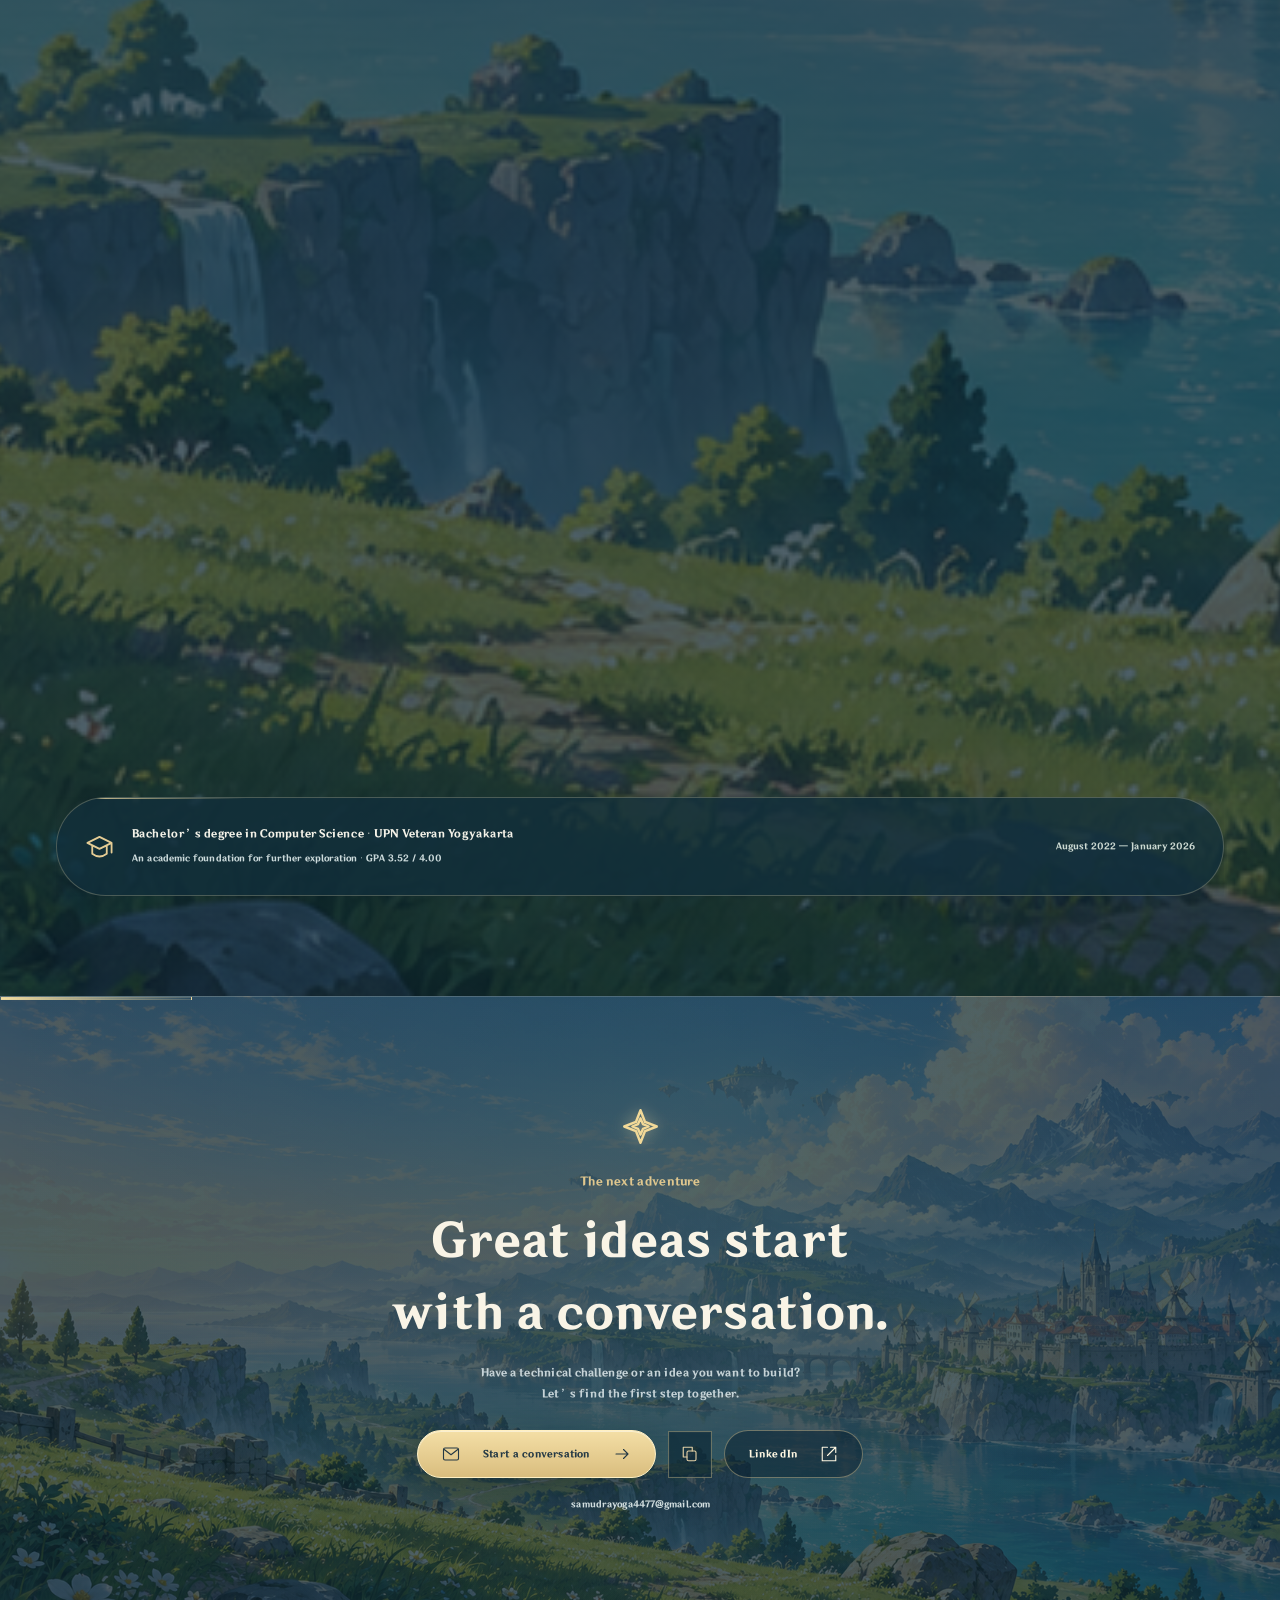
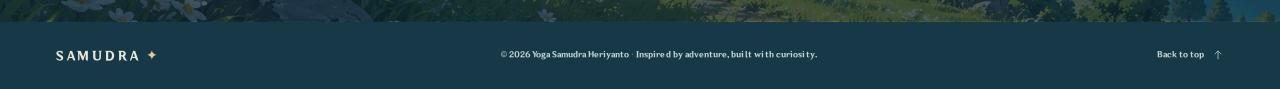
==== commit 3229e478: "konstelasi" ====
--- a/index.html
+++ b/index.html
@@ -11,17 +11,17 @@
   <link rel="stylesheet" href="assets/css/i18n.css?v=20261009-1">
   <script src="assets/js/celestial-system.js?v=20261014-2" defer></script>
   <script src="assets/js/motion-budget.js?v=20261014-2" defer></script>
-  <script src="assets/js/i18n.js?v=20261014-4" defer></script>
+  <script src="assets/js/i18n.js?v=20261021-1" defer></script>
   <script src="assets/js/character-reveal.js?v=20261012-1" defer></script>
   <script src="assets/js/celestial-theme.js?v=20261014-1" defer></script>
-  <script src="assets/js/script.js?v=20261015-2" defer></script>
+  <script src="assets/js/script.js?v=20261021-1" defer></script>
   <link rel="stylesheet" href="assets/css/motion.css?v=20261013-4">
   <link rel="stylesheet" href="assets/css/project-portal.css?v=20261015-1">
   <script src="assets/js/project-portal.js?v=20261004-1"></script>
   <link rel="stylesheet" href="assets/css/scenery.css?v=20261012-1">
   <link rel="stylesheet" href="assets/css/landscape-motion.css?v=20261004-1">
   <link rel="stylesheet" href="assets/css/character-reveal.css?v=20261008-2">
-  <link rel="stylesheet" href="assets/css/constellation-awakening.css?v=20261021-2">
+  <link rel="stylesheet" href="assets/css/constellation-awakening.css?v=20261021-3">
   <link rel="stylesheet" href="assets/css/celestial-theme.css?v=20261005-1">
   <link rel="stylesheet" href="assets/css/cinematic-motion.css?v=20261012-1">
   <link rel="stylesheet" href="assets/css/ui-polish.css?v=20261016-1">
@@ -40,7 +40,7 @@
   <link rel="stylesheet" href="assets/css/constellation-galaxy.css?v=20261016-6">
   <script src="assets/js/motion.js?v=20261014-1" defer></script>
   <script src="assets/js/landscape-motion.js?v=20261004-1" defer></script>
-  <script src="assets/js/constellation-awakening.js?v=20261021-2" defer></script>
+  <script src="assets/js/constellation-awakening.js?v=20261021-4" defer></script>
   <script src="assets/js/cinematic-motion.js?v=20261014-2" defer></script>
   <script src="assets/js/chapter-handoff.js?v=20261015-4" defer></script>
   <script src="assets/js/portrait-rotation.js?v=20261019-7" defer></script>
@@ -164,7 +164,7 @@
           <div class="talent-grid" role="tablist" aria-label="Skill categories">
             <button class="talent-card" id="skill-fullstack" role="tab" aria-selected="true" aria-controls="skill-panel" tabindex="0" data-skill="fullstack"><div class="talent-top"><span class="talent-icon"><svg aria-hidden="true"><use href="#i-code"/></svg></span><span class="talent-number">I</span></div><h3>Full-Stack Development</h3><p>Bringing interfaces, logic, and data into one experience.</p><span class="talent-arrow" aria-hidden="true">↗</span></button>
             <button class="talent-card" id="skill-ai" role="tab" aria-selected="false" aria-controls="skill-panel" tabindex="-1" data-skill="ai"><div class="talent-top"><span class="talent-icon"><svg aria-hidden="true"><use href="#i-nodes"/></svg></span><span class="talent-number">II</span></div><h3>AI & Automation</h3><p>Connecting knowledge and workflows through AI.</p><span class="talent-arrow" aria-hidden="true">↗</span></button>
-            <button class="talent-card" id="skill-systems" role="tab" aria-selected="false" aria-controls="skill-panel" tabindex="-1" data-skill="systems"><div class="talent-top"><span class="talent-icon"><svg aria-hidden="true"><use href="#i-network"/></svg></span><span class="talent-number">III</span></div><h3>Systems & Networks</h3><p>Understanding the foundations, designing systems, and keeping networks connected.</p><span class="talent-arrow" aria-hidden="true">↗</span></button>
+            <button class="talent-card" id="skill-systems" role="tab" aria-selected="false" aria-controls="skill-panel" tabindex="-1" data-skill="systems"><div class="talent-top"><span class="talent-icon"><svg aria-hidden="true"><use href="#i-network"/></svg></span><span class="talent-number">III</span></div><h3>System Design &amp; Integration</h3><p>Designing application architecture, connecting services, and coordinating data flows.</p><span class="talent-arrow" aria-hidden="true">↗</span></button>
             <button class="talent-card" id="skill-project" role="tab" aria-selected="false" aria-controls="skill-panel" tabindex="-1" data-skill="project"><div class="talent-top"><span class="talent-icon"><svg aria-hidden="true"><use href="#i-case"/></svg></span><span class="talent-number">IV</span></div><h3>Project Management</h3><p>Turning technical direction into coordinated delivery.</p><span class="talent-arrow" aria-hidden="true">↗</span></button>
           </div>
           <div class="skill-detail" id="skill-panel" role="tabpanel" aria-labelledby="skill-fullstack" tabindex="0"><div class="skill-detail-label"><svg aria-hidden="true"><use href="#i-star"/></svg>Expertise skills</div><div class="skill-items" id="skill-items"><span>Next.js</span><span>Python</span><span>Node.js</span><span>PostgreSQL</span><span>Docker</span><span>Kubernetes</span><span>Kafka</span></div></div>
--- a/assets/css/constellation-awakening.css
+++ b/assets/css/constellation-awakening.css
@@ -217,7 +217,7 @@
 .talent-focused .constellation-focus-vignette { opacity: 1; }
 .celestial-constellation[data-active-skill="ai"] .constellation-focus-vignette { --focus-x: var(--galaxy-node-x); --focus-y: var(--galaxy-node-y); }
 .celestial-constellation[data-active-skill="systems"] .constellation-focus-vignette { --focus-x: var(--galaxy-node-x); --focus-y: var(--galaxy-node-y); }
-.celestial-constellation[data-active-skill="project"] .constellation-focus-vignette { --focus-x: 43.15%; --focus-y: 71.94%; }
+.celestial-constellation[data-active-skill="project"] .constellation-focus-vignette { --focus-x: var(--galaxy-node-x); --focus-y: var(--galaxy-node-y); }
 
 .constellation-nodes { position: absolute; z-index: 5; inset: 0; pointer-events: none; }
 .constellation-node {
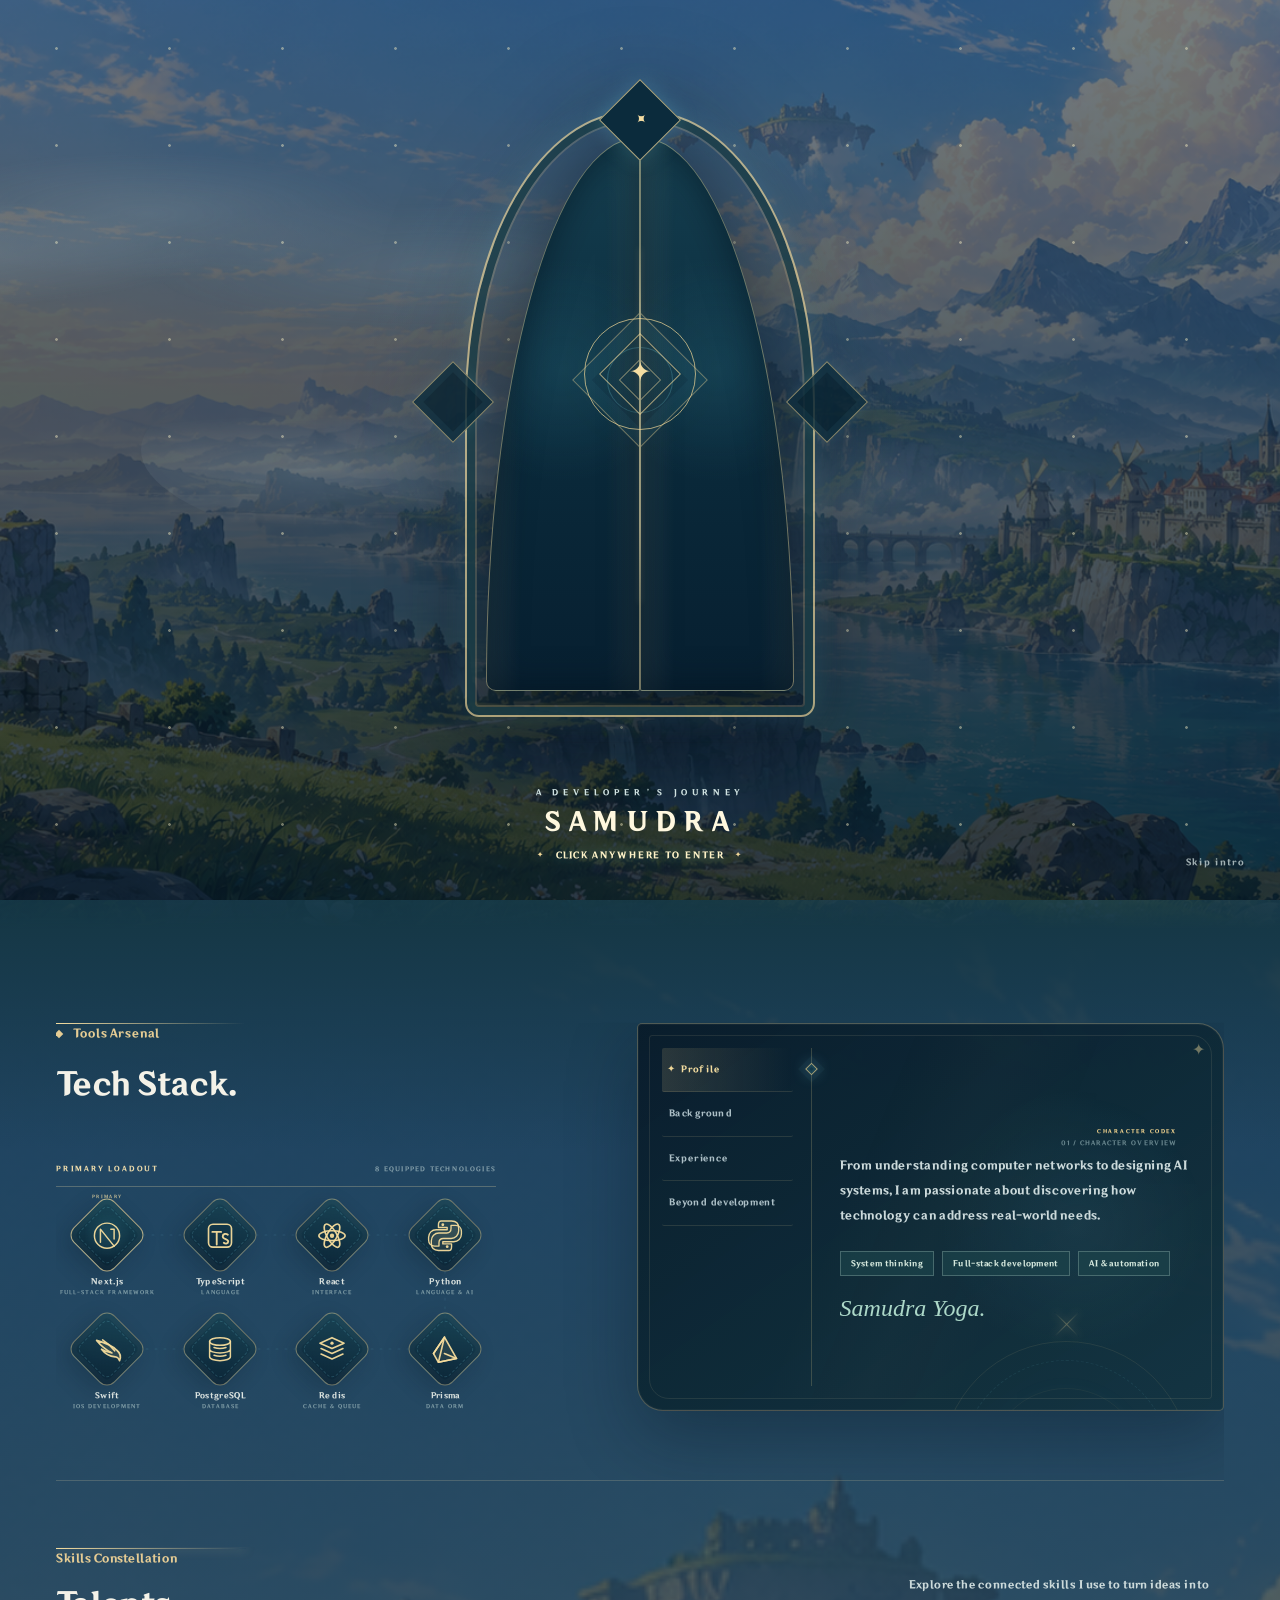
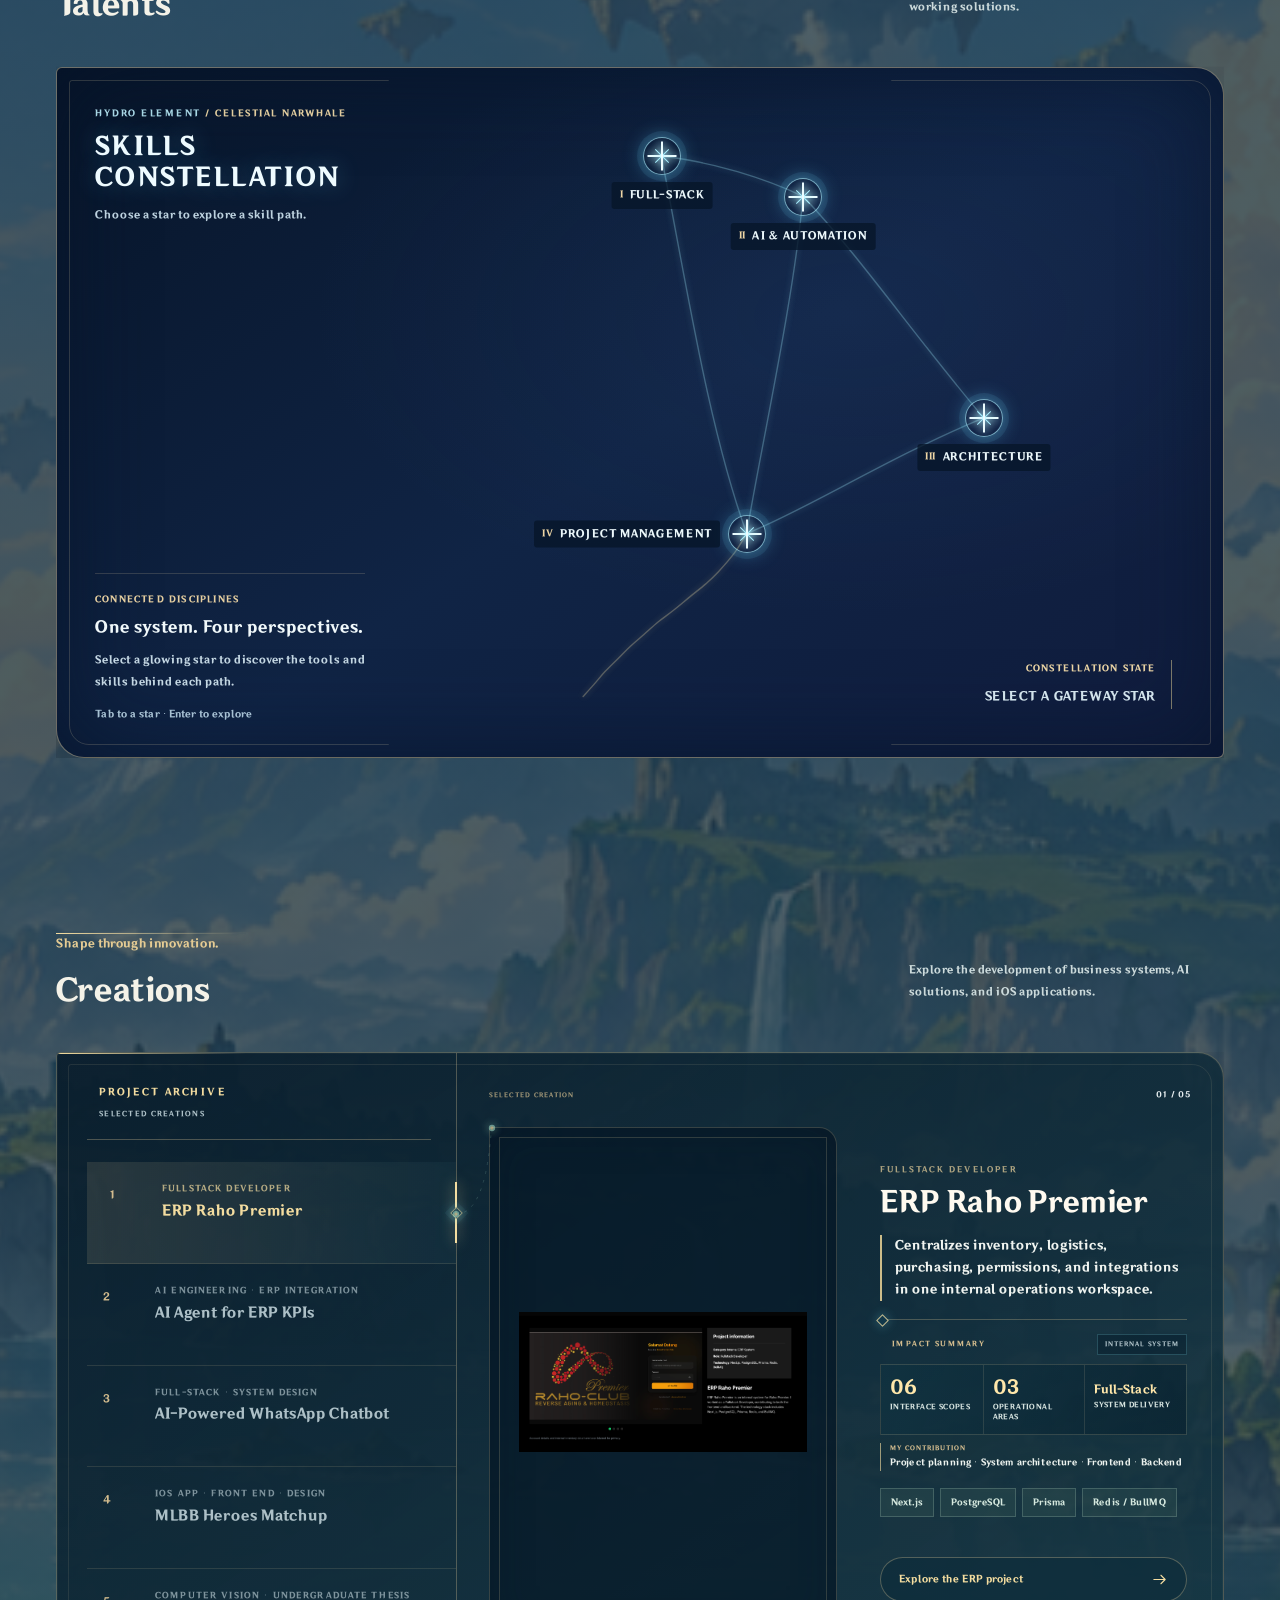
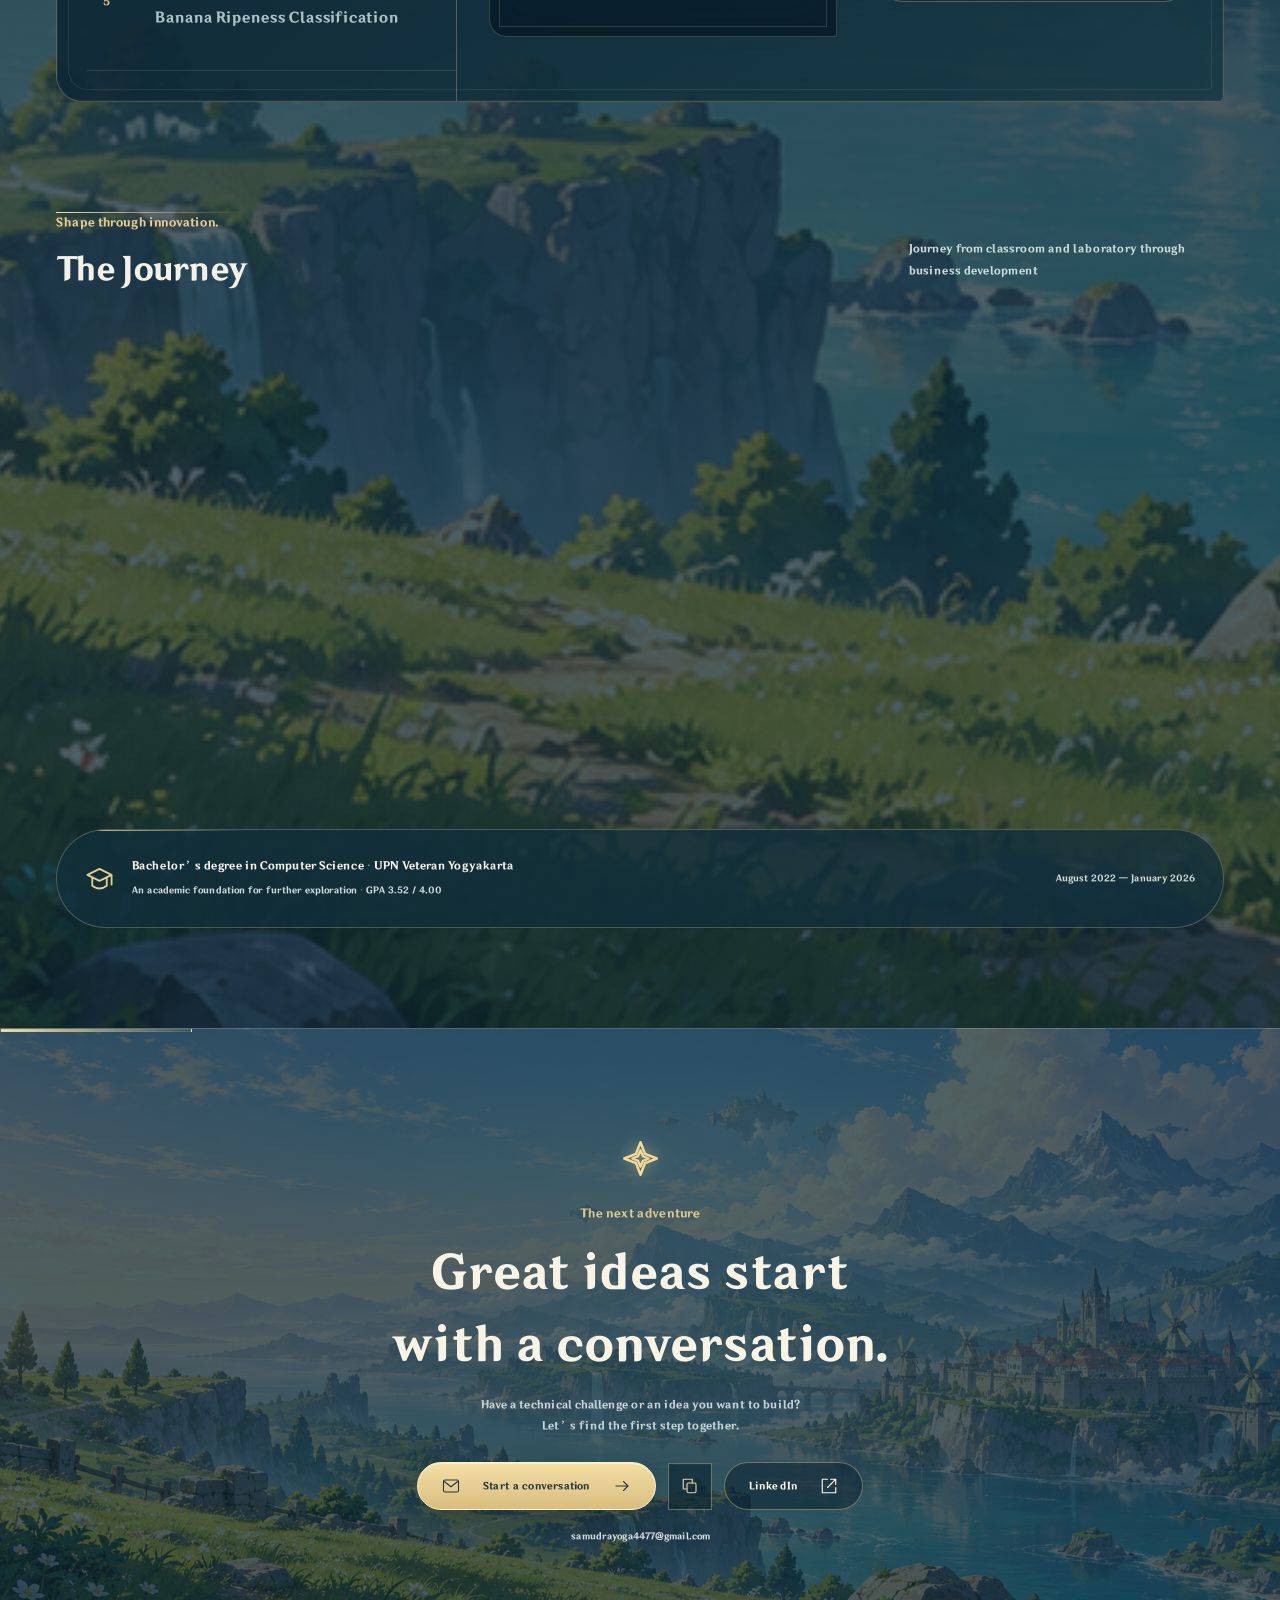
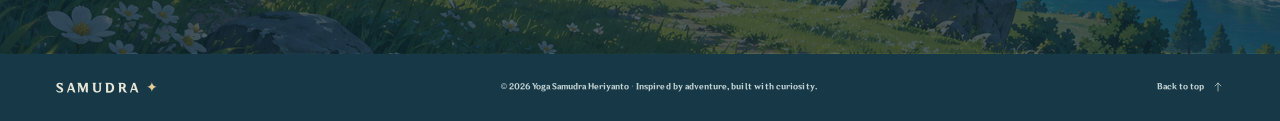
==== commit 1ebf317b: "project 5" ====
--- a/index.html
+++ b/index.html
@@ -25,7 +25,7 @@
   <link rel="stylesheet" href="assets/css/celestial-theme.css?v=20261005-1">
   <link rel="stylesheet" href="assets/css/cinematic-motion.css?v=20261012-1">
   <link rel="stylesheet" href="assets/css/ui-polish.css?v=20261016-1">
-  <link rel="stylesheet" href="assets/css/archive-interface.css?v=20261019-2">
+  <link rel="stylesheet" href="assets/css/archive-interface.css?v=20261023-2">
   <link rel="stylesheet" href="assets/css/celestial-system.css?v=20261014-2">
   <link rel="stylesheet" href="assets/css/loadout-resonance.css?v=20261014-1">
   <link rel="stylesheet" href="assets/css/domain-memory-projection.css?v=20261013-1">
@@ -176,13 +176,14 @@
         <div class="project-archive">
           <nav class="project-archive-nav" role="tablist" aria-label="Project archive">
             <div class="archive-nav-heading"><span>Project Archive</span><small>Selected creations</small></div>
-            <button id="project-tab-erp" type="button" role="tab" aria-selected="true" aria-controls="project-erp" tabindex="0" data-archive-project="project-erp"><span class="record-index">01</span><span><small>Fullstack Developer</small><strong>ERP Raho Premier</strong></span></button>
-            <button id="project-tab-ai" type="button" role="tab" aria-selected="false" aria-controls="project-ai" tabindex="-1" data-archive-project="project-ai"><span class="record-index">02</span><span><small>AI Engineering · ERP Integration</small><strong>AI Agent for ERP KPIs</strong></span></button>
-            <button id="project-tab-chat" type="button" role="tab" aria-selected="false" aria-controls="project-chat" tabindex="-1" data-archive-project="project-chat"><span class="record-index">03</span><span><small>Full-Stack · System Design</small><strong>AI-Powered WhatsApp Chatbot</strong></span></button>
-            <button id="project-tab-mlbb" type="button" role="tab" aria-selected="false" aria-controls="project-mlbb" tabindex="-1" data-archive-project="project-mlbb"><span class="record-index">04</span><span><small>iOS App · Front End · Design</small><strong>MLBB Heroes Matchup</strong></span></button>
+            <button id="project-tab-erp" type="button" role="tab" aria-selected="true" aria-controls="project-erp" tabindex="0" data-archive-project="project-erp"><span class="record-index">1</span><span><small>Fullstack Developer</small><strong>ERP Raho Premier</strong></span></button>
+            <button id="project-tab-ai" type="button" role="tab" aria-selected="false" aria-controls="project-ai" tabindex="-1" data-archive-project="project-ai"><span class="record-index">2</span><span><small>AI Engineering · ERP Integration</small><strong>AI Agent for ERP KPIs</strong></span></button>
+            <button id="project-tab-chat" type="button" role="tab" aria-selected="false" aria-controls="project-chat" tabindex="-1" data-archive-project="project-chat"><span class="record-index">3</span><span><small>Full-Stack · System Design</small><strong>AI-Powered WhatsApp Chatbot</strong></span></button>
+            <button id="project-tab-mlbb" type="button" role="tab" aria-selected="false" aria-controls="project-mlbb" tabindex="-1" data-archive-project="project-mlbb"><span class="record-index">4</span><span><small>iOS App · Front End · Design</small><strong>MLBB Heroes Matchup</strong></span></button>
+            <button id="project-tab-thesis" type="button" role="tab" aria-selected="false" aria-controls="project-thesis" tabindex="-1" data-archive-project="project-thesis"><span class="record-index">5</span><span><small>Computer Vision · Undergraduate Thesis</small><strong>Banana Ripeness Classification</strong></span></button>
           </nav>
           <div class="project-archive-stage">
-            <div class="project-stage-heading"><span>Selected creation</span><strong class="project-stage-counter" aria-live="polite">01 / 04</strong></div>
+            <div class="project-stage-heading"><span>Selected creation</span><strong class="project-stage-counter" aria-live="polite">01 / 05</strong></div>
             <div class="works-grid">
               <article id="project-erp" class="work-card work-card-erp is-active" role="tabpanel" aria-labelledby="project-tab-erp">
                 <div class="work-art art-erp-proof"><img src="assets/erp/overview.png" alt="ERP Raho Premier project overview featuring the sign-in page and project information" width="2852" height="1398" loading="lazy" decoding="async"></div>
@@ -245,6 +246,21 @@
                   </section>
                   <div class="work-tech" aria-label="Core technologies"><span>Swift</span><span>SwiftUI</span><span>JSON</span></div>
                   <a href="mlbb.html" class="work-link">Explore the MLBB project<svg aria-hidden="true"><use href="#i-arrow"/></svg></a>
+                </div>
+              </article>
+              <article id="project-thesis" class="work-card work-card-thesis" role="tabpanel" aria-labelledby="project-tab-thesis" hidden>
+                <div class="work-art art-thesis-proof"><img src="assets/thesis/01-project-overview.png" alt="Banana ripeness classification research overview showing four ripeness stages" width="2560" height="1440" loading="lazy" decoding="async"></div>
+                <div class="work-body">
+                  <div class="work-category">Computer Vision · Undergraduate Thesis</div>
+                  <h3>Banana Ripeness Classification</h3>
+                  <p class="work-impact-lead">Classifies four banana ripeness stages from approximately 1,800 images with MobileNetV2 transfer learning and evaluates CLAHE preprocessing.</p>
+                  <section class="impact-ledger" aria-label="Project impact summary">
+                    <div class="impact-ledger-head"><span>Research summary</span><strong>Image classification</strong></div>
+                    <dl class="impact-metrics"><div><dt>≈1.8K</dt><dd>Source images</dd></div><div><dt>04</dt><dd>Ripeness classes</dd></div><div><dt class="impact-metric-text">MobileNetV2</dt><dd>Transfer learning</dd></div></dl>
+                    <p class="impact-ownership"><span>My contribution</span><strong>Dataset preparation · Model training · CLAHE experiment · Evaluation</strong></p>
+                  </section>
+                  <div class="work-tech" aria-label="Core technologies"><span>Python</span><span>TensorFlow</span><span>MobileNetV2</span><span>OpenCV</span></div>
+                  <a href="thesis.html" class="work-link">Explore the thesis project<svg aria-hidden="true"><use href="#i-arrow"/></svg></a>
                 </div>
               </article>
             </div>
--- a/assets/css/archive-interface.css
+++ b/assets/css/archive-interface.css
@@ -393,10 +393,12 @@
 .unified-interface .works-section { padding-top: 82px; padding-bottom: 110px; }
 .unified-interface .project-archive {
   display: grid;
-  grid-template-columns: minmax(255px, 315px) minmax(0, 1fr);
-  min-height: 610px;
+  grid-template-columns: minmax(350px, 400px) minmax(0, 1fr);
+  min-height: 650px;
 }
 .unified-interface .project-archive-nav {
+  display: flex;
+  flex-direction: column;
   padding: 30px 0 30px 30px;
   border-right: 1px solid var(--archive-line);
 }
@@ -452,7 +454,8 @@
 .unified-interface :is(.project-archive-nav, .quest-journal-index) > button[aria-selected='true']::after { transform: scaleY(1); }
 .unified-interface .record-index {
   color: var(--archive-gold);
-  font-size: 9px;
+  font-size: 12px;
+  font-weight: 600;
   letter-spacing: .12em;
   padding-top: 2px;
 }
@@ -474,6 +477,30 @@
   font-weight: 600;
   text-overflow: ellipsis;
   white-space: nowrap;
+}
+.unified-interface .project-archive-nav > button {
+  box-sizing: border-box;
+  flex: 1 1 0;
+  grid-template-columns: 36px minmax(0, 1fr);
+  gap: 16px;
+  min-height: 88px;
+  max-width: 100%;
+  padding: 20px 27px 20px 16px;
+}
+.unified-interface .project-archive-nav > button[aria-selected='true'] { padding-left: 23px; }
+.unified-interface .project-archive-nav button small {
+  overflow: visible;
+  font-size: 9.5px;
+  line-height: 1.45;
+  text-overflow: clip;
+  white-space: normal;
+}
+.unified-interface .project-archive-nav button strong {
+  overflow: visible;
+  font-size: 16px;
+  line-height: 1.45;
+  text-overflow: clip;
+  white-space: normal;
 }
 .unified-interface .project-archive-stage { min-width: 0; padding: 28px 32px 32px; }
 .unified-interface .project-stage-heading {
@@ -521,6 +548,9 @@
 }
 .unified-interface #karya .work-art::after { border-color: rgba(233, 214, 163, .18); }
 .unified-interface #karya .work-art > img { transform: none; filter: none; }
+.unified-interface #karya .art-thesis-proof { padding: 12px; background: #112d39; }
+.unified-interface #karya .art-thesis-proof > img { width: 100%; height: 100%; object-fit: contain; }
+.unified-interface #karya .work-card-thesis .work-category { font-size: 9px; letter-spacing: 1px; }
 .unified-interface #karya .work-body {
   justify-content: center;
   min-width: 0;
@@ -677,7 +707,7 @@
   .unified-interface .portrait-window { height: 480px; }
   .unified-interface .orbit { width: 455px; height: 455px; }
   .unified-interface .orbit-two { width: 515px; height: 515px; }
-  .unified-interface .project-archive { grid-template-columns: 270px minmax(0, 1fr); }
+  .unified-interface .project-archive { grid-template-columns: 360px minmax(0, 1fr); }
   .unified-interface #karya .work-card { grid-template-columns: 1fr; min-height: 0; }
   .unified-interface #karya .work-card .work-art,
   .unified-interface #karya .work-card .work-body {
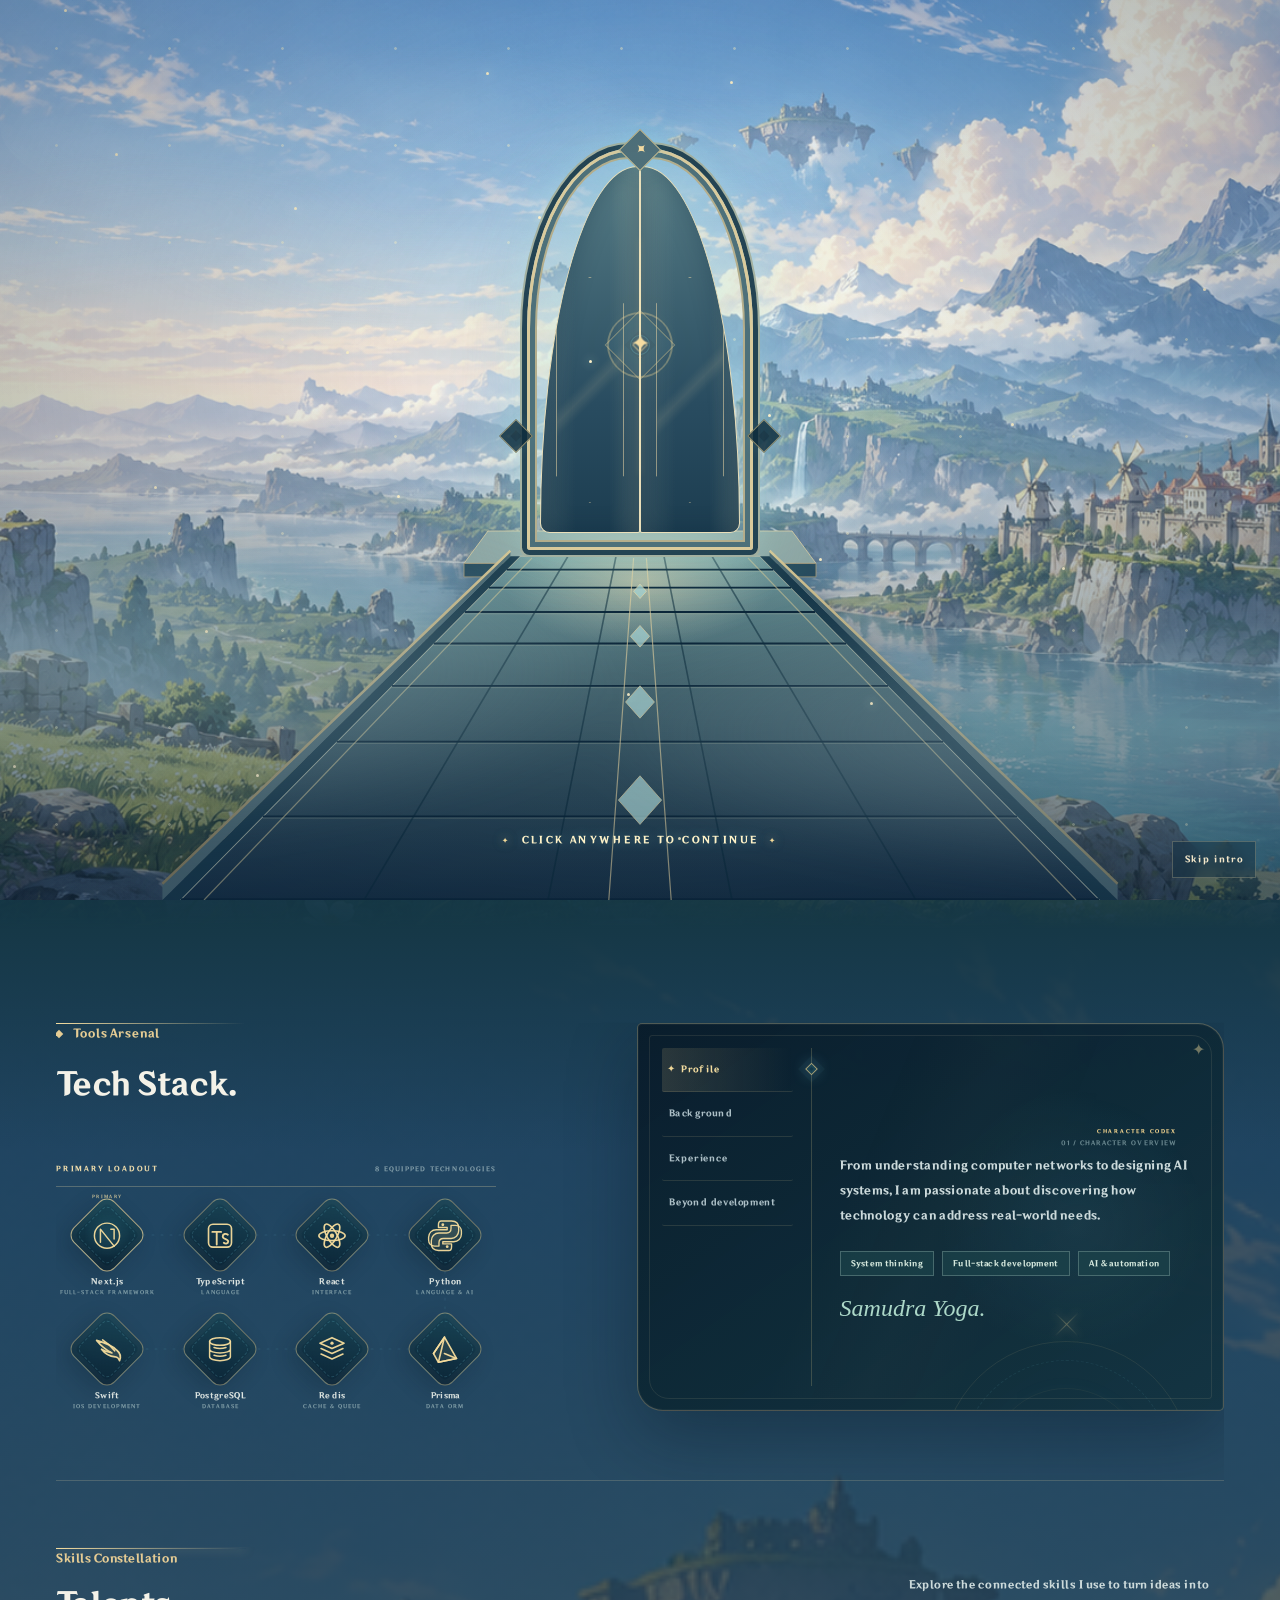
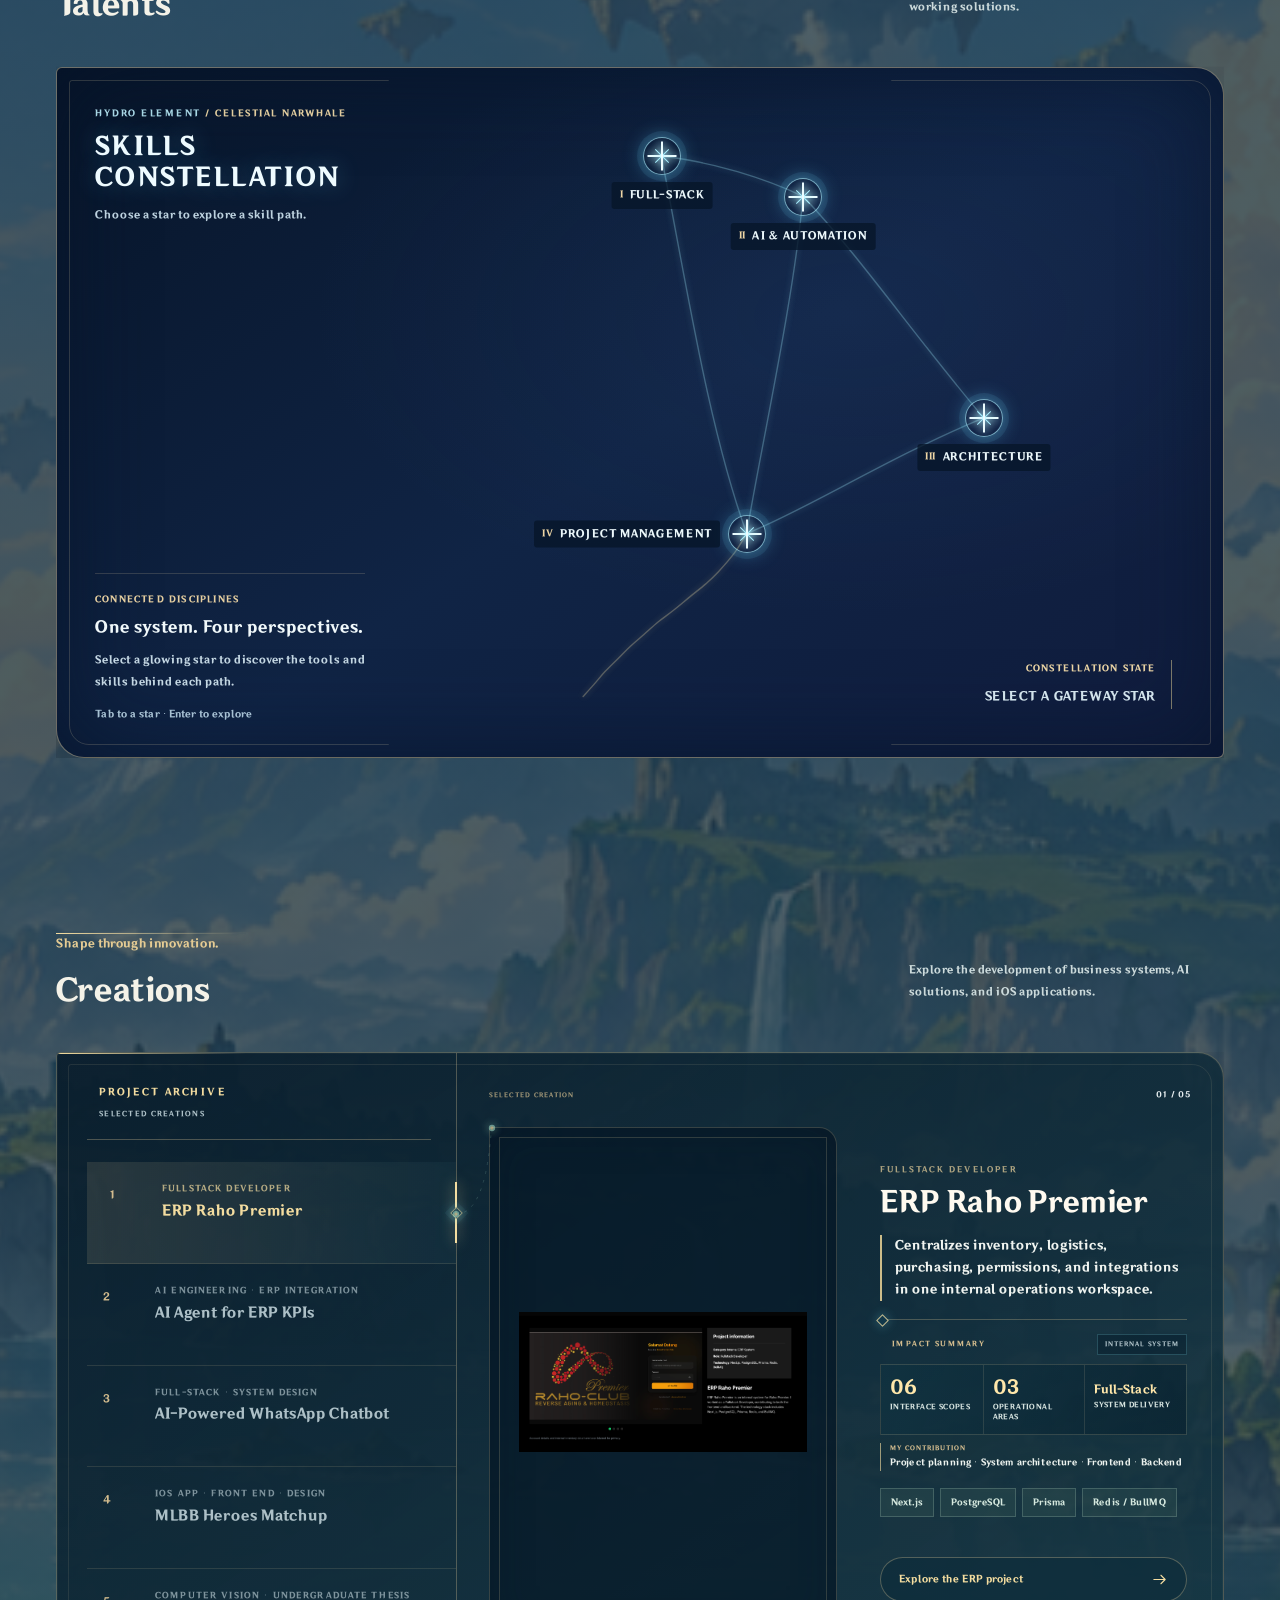
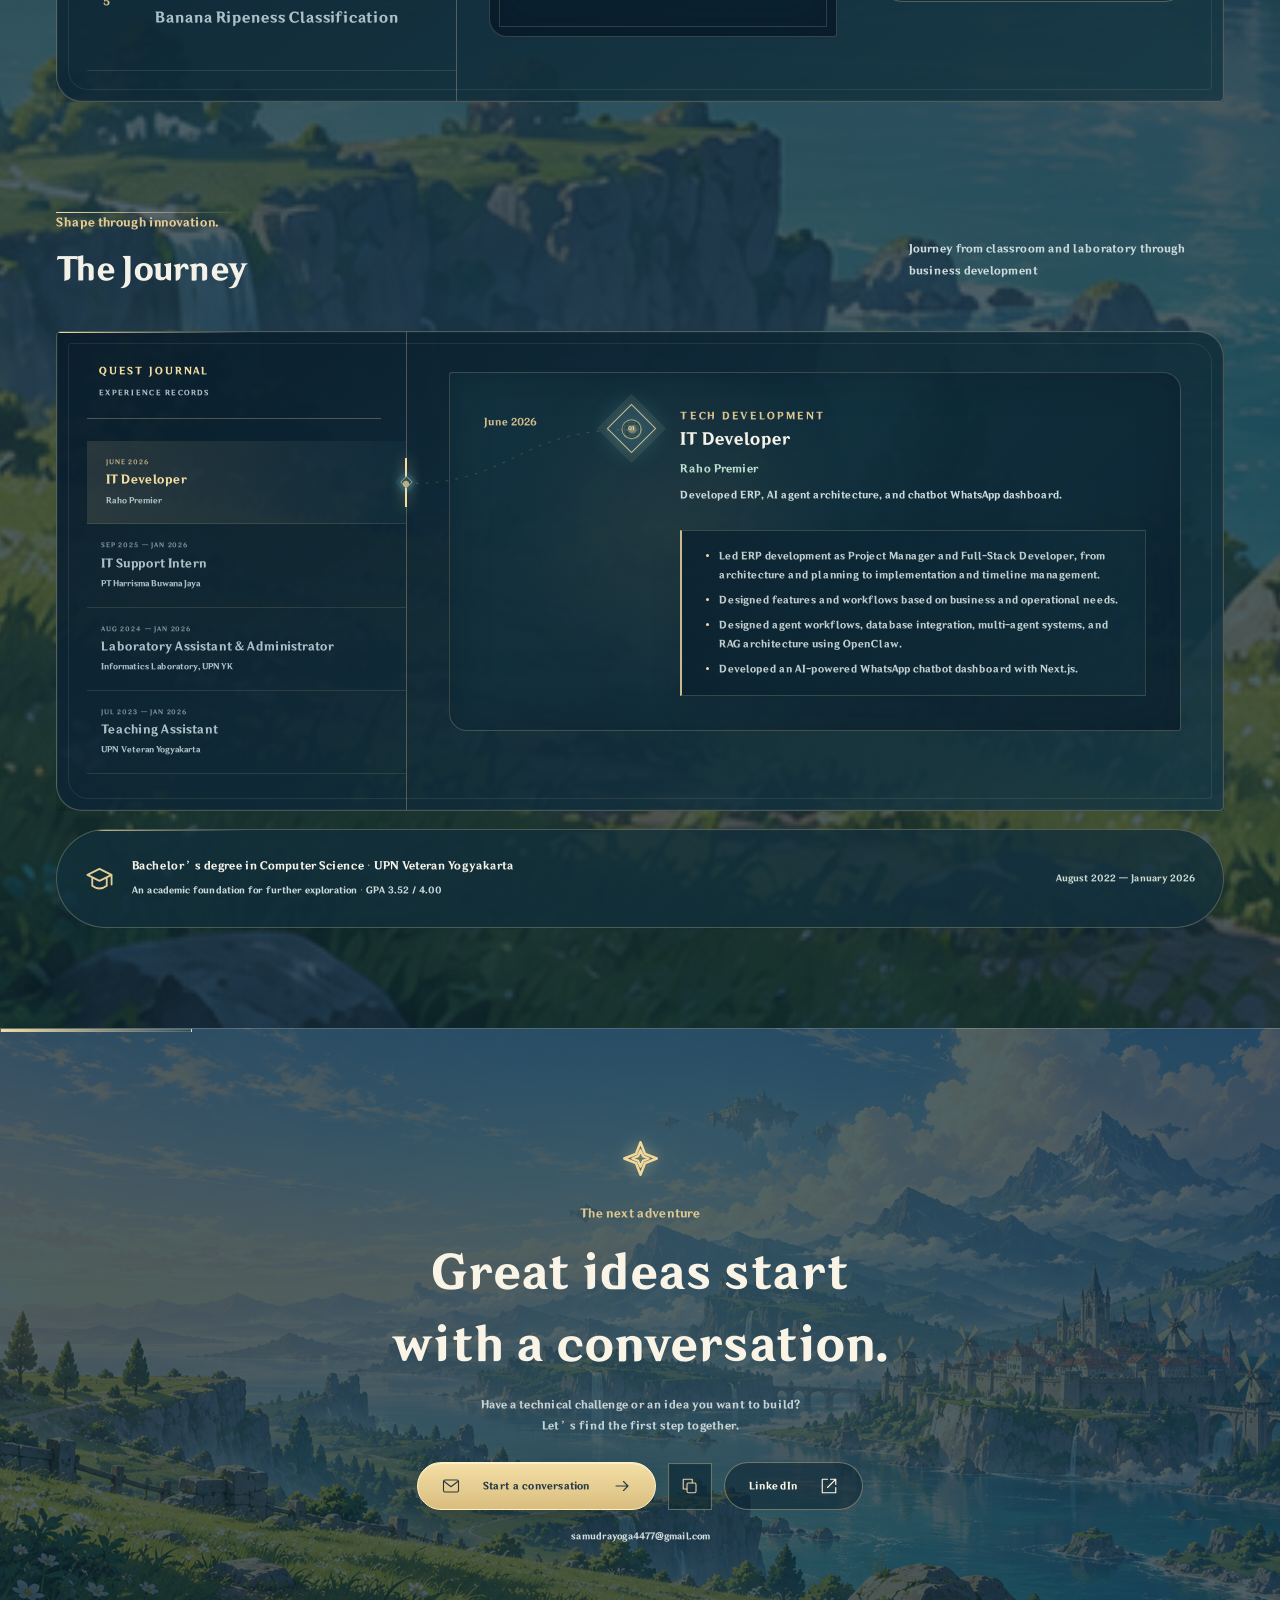
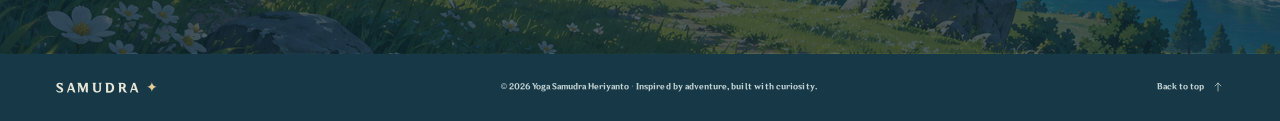
==== commit d1af29f3: "jembatan" ====
--- a/index.html
+++ b/index.html
@@ -38,7 +38,7 @@
   <link rel="stylesheet" href="assets/css/hero-snapshot.css?v=20261014-1">
   <link rel="stylesheet" href="assets/css/chapter-handoff.css?v=20261015-2">
   <link rel="stylesheet" href="assets/css/constellation-galaxy.css?v=20261016-6">
-  <script src="assets/js/motion.js?v=20261014-1" defer></script>
+  <script src="assets/js/motion.js?v=20261023-bridge5" defer></script>
   <script src="assets/js/landscape-motion.js?v=20261004-1" defer></script>
   <script src="assets/js/constellation-awakening.js?v=20261021-4" defer></script>
   <script src="assets/js/cinematic-motion.js?v=20261014-2" defer></script>
@@ -50,6 +50,7 @@
   <script src="assets/js/domain-memory-projection.js?v=20261014-1" defer></script>
   <script src="assets/js/ley-line-playback.js?v=20261014-1" defer></script>
   <script src="assets/js/character-codex.js?v=20261014-1" defer></script>
+  <link rel="stylesheet" href="assets/css/celestial-bridge.css?v=20261023-5">
 </head>
 <body class="portfolio-page unified-interface">
   <a class="skip-link" href="#profil">Skip to content</a>
--- a/assets/css/celestial-bridge.css
+++ b/assets/css/celestial-bridge.css
@@ -0,0 +1,59 @@
+/* One shared projection keeps the doorway planted on the bridge landing. */
+.celestial-gate{background:#132f45;--camera-ease:cubic-bezier(.65,0,.9,.3)}
+.gate-backdrop{position:absolute;inset:0;z-index:-1;transform-origin:50% 40%;will-change:transform}
+.celestial-gate .gate-scenery{opacity:1;background-image:linear-gradient(180deg,#0c284b28,#163c4a20 45%,#0c293eaa),url('../landscape.png');background-position:center 38%;filter:saturate(.75) brightness(1.1)}
+.celestial-gate::after{content:'';position:absolute;inset:0;pointer-events:none;background:radial-gradient(ellipse at 50% 40%,transparent 25%,#081d3955 100%);z-index:7}
+.gate-world{position:absolute;width:max(100%,900px);height:100%;left:50%;top:0;transform:translateX(-50%);transform-origin:50% 40%;translate:var(--look-x,0) var(--look-y,0);transition:translate 1.1s ease-out;will-change:transform}
+.gate-bridge{position:absolute;inset:0;width:100%;height:100%;pointer-events:none;filter:drop-shadow(0 24px 22px #061c3966)}
+.celestial-gate .gate-structure{position:absolute;left:50%;bottom:40%;width:clamp(194px,16.25vw,262px);height:42.5%;min-height:0;transform:translateX(-50%);filter:drop-shadow(0 0 30px #a8e6df55);perspective:1100px}
+.celestial-gate .gate-frame{inset:-9px;border:3px solid #dacb9c;border-radius:45% 45% 3px 3px;box-shadow:inset 0 0 0 5px #4d707a,inset 0 0 0 7px #b4ae8c,0 0 0 5px #244453,0 0 0 7px #a5b2a1,0 0 28px #b9f5ee44}
+.celestial-gate .gate-frame::before,.celestial-gate .gate-frame::after{width:22px;height:22px;top:72%}
+.celestial-gate .gate-frame::before{left:-26px}.celestial-gate .gate-frame::after{right:-26px}
+.celestial-gate .gate-crown{width:30px;height:30px;top:-23px;background:#4f707a}
+.celestial-gate .gate-door{background:linear-gradient(90deg,#c2cbb423,transparent 35% 70%,#eff0ca25),linear-gradient(180deg,#567c85,#294c60 65%,#1c3d50);box-shadow:inset 0 0 25px #071d3544;border-color:#eadfba}
+.celestial-gate .gate-door::after{content:'';position:absolute;inset:30% 15% 8%;border:1px solid #e7d4a48c;clip-path:polygon(50% 0,100% 12%,100% 88%,50% 100%,0 88%,0 12%);background:linear-gradient(135deg,transparent 45%,#edd9a61c 50%,transparent 55%)}
+.celestial-gate .gate-sigil{width:65px;height:65px;top:49%}
+.celestial-gate .gate-sigil span{font-size:24px}
+.celestial-gate .gate-door i{width:50px;top:42%}.celestial-gate .gate-door-left i{right:-26px}.celestial-gate .gate-door-right i{left:-26px}
+.celestial-gate .gate-threshold{top:40%;height:40%;z-index:-1}
+.celestial-gate .gate-copy{bottom:5.5%;text-shadow:0 2px 16px #061c33,0 0 45px #061c33;width:90%}
+.celestial-gate .gate-instruction{margin:0;letter-spacing:.22em;font-size:11px}
+.celestial-gate .gate-skip{opacity:1!important;background:#112e4180;border:1px solid #e4d3a344;bottom:22px;right:24px;color:#f3e7c9;backdrop-filter:blur(8px)}
+.bridge-energy{position:absolute;left:50%;top:60%;width:100%;height:45%;transform:translateX(-50%);clip-path:polygon(49.4% 0,50.6% 0,53% 100%,47% 100%);background:linear-gradient(0deg,#fbe6b5,#aef8ed);opacity:0;filter:drop-shadow(0 0 14px #e5eebc)}
+.bridge-mist{position:absolute;z-index:3;inset:50% -20% -20%;pointer-events:none;background:radial-gradient(ellipse at 15% 35%,#bedcdd80,transparent 30%),radial-gradient(ellipse at 85% 45%,#c3dfdf77,transparent 32%);filter:blur(22px);animation:bridge-fog 14s ease-in-out infinite alternate}
+.gate-particles{position:absolute;inset:0;z-index:6;pointer-events:none}.gate-particles i{position:absolute;left:var(--x);top:var(--y);width:3px;height:3px;background:#fcf0c8;border-radius:50%;box-shadow:0 0 10px #d8ecdc;animation:bridge-dust var(--duration) var(--delay) ease-in-out infinite}
+.bridge-flash{position:absolute;inset:0;background:radial-gradient(ellipse at 50% 40%,#fffdec,#d6eeee);opacity:0;z-index:9;pointer-events:none}
+.celestial-gate.gate-resonating .bridge-energy{animation:bridge-charge calc(var(--gate-opening-duration) * .22) ease-in-out forwards}
+.celestial-gate.gate-resonating .gate-sigil{animation:gate-sigil-resonance calc(var(--gate-opening-duration) * .2) ease-in-out both}
+.celestial-gate.gate-resonating .gate-frame{animation:gate-frame-resonance calc(var(--gate-opening-duration) * .2) ease-in-out both}
+.celestial-gate.gate-opening{animation:bridge-depart var(--gate-opening-duration) linear both}
+.celestial-gate.gate-opening .gate-world{animation:bridge-travel var(--gate-opening-duration) var(--camera-ease) both;translate:0 0}
+.celestial-gate.gate-opening .gate-structure{animation:none;transform:translateX(-50%)}
+.celestial-gate.gate-opening .gate-door-left{animation:gate-door-left-open calc(var(--gate-opening-duration) * .4) calc(var(--gate-opening-duration) * .2) ease-in-out both}
+.celestial-gate.gate-opening .gate-door-right{animation:gate-door-right-open calc(var(--gate-opening-duration) * .4) calc(var(--gate-opening-duration) * .2) ease-in-out both}
+.celestial-gate.gate-opening .gate-sigil{animation:gate-sigil-release calc(var(--gate-opening-duration) * .24) calc(var(--gate-opening-duration) * .12) ease-in-out both}
+.celestial-gate.gate-opening .gate-seam{animation:gate-seam-awaken calc(var(--gate-opening-duration) * .4) calc(var(--gate-opening-duration) * .28) ease-in-out both}
+.celestial-gate.gate-opening .gate-threshold{animation:gate-threshold-pass calc(var(--gate-opening-duration) * .28) calc(var(--gate-opening-duration) * .68) ease-in-out both}
+.celestial-gate.gate-opening .bridge-flash{animation:bridge-flash var(--gate-opening-duration) linear both}
+.celestial-gate.gate-opening .bridge-mist{animation:bridge-fog-pass var(--gate-opening-duration) var(--camera-ease) both}
+/* Far scenery shares the camera direction and timing, with a smaller travel scale. */
+.celestial-gate.gate-opening .gate-backdrop{animation:bridge-background-travel var(--gate-opening-duration) var(--camera-ease) both}
+.celestial-gate.gate-opening .gate-scenery{animation:gate-scenery-breathe 13s ease-in-out infinite alternate}
+.celestial-gate.gate-opening .gate-particles{transform-origin:50% 40%;animation:bridge-particle-travel var(--gate-opening-duration) var(--camera-ease) both}
+.celestial-gate.gate-opening .gate-cloud-far,.celestial-gate.gate-opening .gate-cloud-near{animation-duration:var(--gate-opening-duration)}
+@keyframes bridge-background-travel{from{transform:scale(1)}to{transform:scale(3.5)}}
+@keyframes bridge-particle-travel{from{transform:scale(1);opacity:1}to{transform:scale(5);opacity:0}}
+@keyframes bridge-charge{0%{opacity:0;clip-path:polygon(47% 100%,53% 100%,53% 100%,47% 100%)}70%,100%{opacity:.8;clip-path:polygon(49.4% 0,50.6% 0,53% 100%,47% 100%)}}
+/* A single interpolation prevents acceleration from restarting at intermediate keyframes. */
+@keyframes bridge-travel{from{transform:translateX(-50%) scale(1)}to{transform:translateX(-50%) scale(18)}}
+@keyframes bridge-depart{0%,94%{opacity:1}100%{opacity:0}}
+@keyframes bridge-flash{0%,88%{opacity:0}97%,98%{opacity:1}100%{opacity:0}}
+@keyframes bridge-fog{from{transform:translateX(-3%)}to{transform:translateX(3%) translateY(-3%)}}
+@keyframes bridge-fog-pass{to{transform:scale(2.4);opacity:0}}
+@keyframes bridge-dust{0%,100%{opacity:0;transform:translateY(25px)}50%{opacity:.85}90%{transform:translate(15px,-50px)}}
+@media(max-width:600px){.celestial-gate .gate-structure{height:37.5%;width:200px}.celestial-gate .gate-copy{bottom:10%}.celestial-gate .gate-instruction{font-size:8px;letter-spacing:.1em}.celestial-gate .gate-skip{bottom:15px;right:15px;padding:10px}.gate-particles i:nth-child(2n){display:none}}
+@media(prefers-reduced-motion:reduce){.gate-world,.gate-particles i,.bridge-mist{animation:none!important;transition:none!important}}
+
+/* Peripheral blur builds only during the fast approach; the doorway stays sharp. */
+.celestial-gate.gate-opening::before{content:'';position:absolute;inset:0;z-index:8;pointer-events:none;backdrop-filter:blur(2px);-webkit-mask-image:radial-gradient(ellipse at 50% 40%,transparent 30%,#000 85%);mask-image:radial-gradient(ellipse at 50% 40%,transparent 30%,#000 85%);animation:bridge-speed-edge var(--gate-opening-duration) linear both}
+@keyframes bridge-speed-edge{0%,52%{opacity:0}88%,100%{opacity:1}}
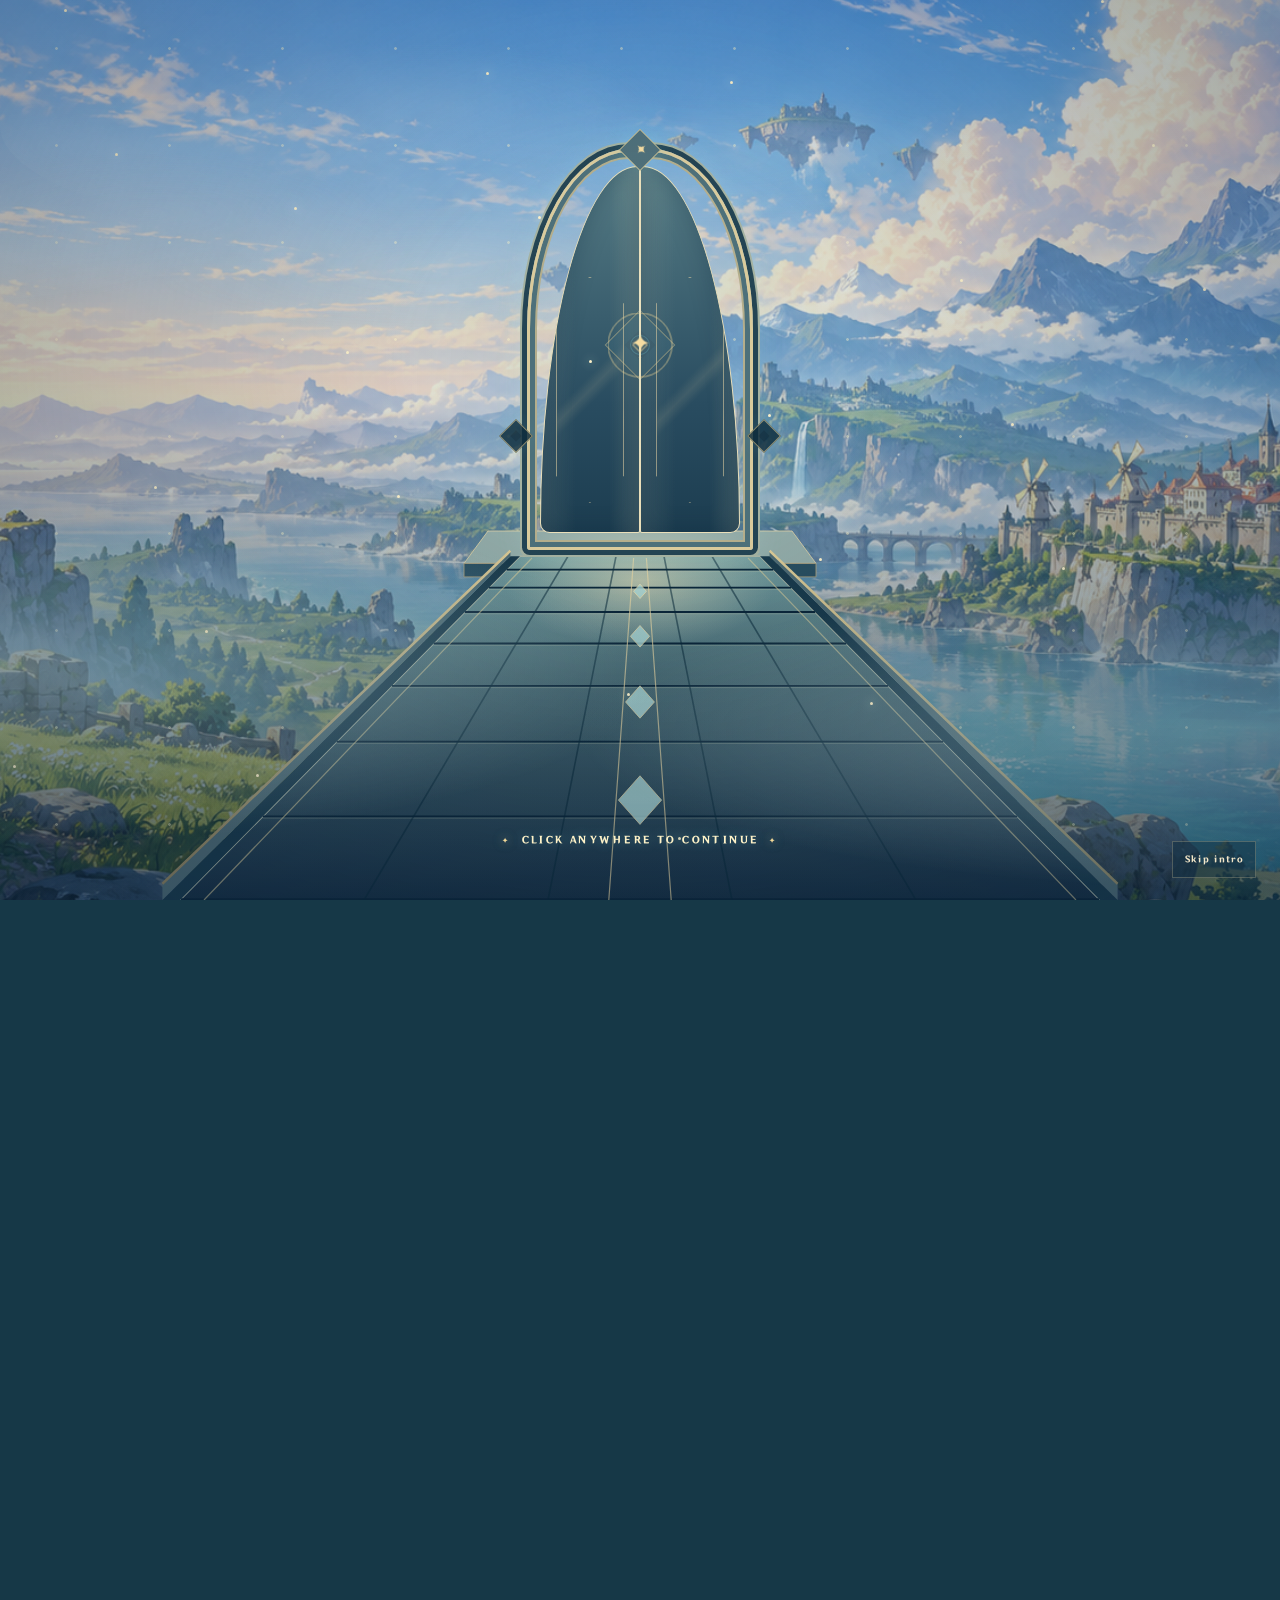
==== commit acf62488: "jembatan" ====
--- a/index.html
+++ b/index.html
@@ -38,7 +38,7 @@
   <link rel="stylesheet" href="assets/css/hero-snapshot.css?v=20261014-1">
   <link rel="stylesheet" href="assets/css/chapter-handoff.css?v=20261015-2">
   <link rel="stylesheet" href="assets/css/constellation-galaxy.css?v=20261016-6">
-  <script src="assets/js/motion.js?v=20261023-bridge5" defer></script>
+  <script src="assets/js/motion.js?v=20261023-bridge7" defer></script>
   <script src="assets/js/landscape-motion.js?v=20261004-1" defer></script>
   <script src="assets/js/constellation-awakening.js?v=20261021-4" defer></script>
   <script src="assets/js/cinematic-motion.js?v=20261014-2" defer></script>
@@ -50,7 +50,7 @@
   <script src="assets/js/domain-memory-projection.js?v=20261014-1" defer></script>
   <script src="assets/js/ley-line-playback.js?v=20261014-1" defer></script>
   <script src="assets/js/character-codex.js?v=20261014-1" defer></script>
-  <link rel="stylesheet" href="assets/css/celestial-bridge.css?v=20261023-5">
+  <link rel="stylesheet" href="assets/css/celestial-bridge.css?v=20261023-7">
 </head>
 <body class="portfolio-page unified-interface">
   <a class="skip-link" href="#profil">Skip to content</a>
--- a/assets/css/celestial-bridge.css
+++ b/assets/css/celestial-bridge.css
@@ -1,11 +1,11 @@
 /* One shared projection keeps the doorway planted on the bridge landing. */
 .celestial-gate{background:#132f45;--camera-ease:cubic-bezier(.65,0,.9,.3)}
 .gate-backdrop{position:absolute;inset:0;z-index:-1;transform-origin:50% 40%;will-change:transform}
-.celestial-gate .gate-scenery{opacity:1;background-image:linear-gradient(180deg,#0c284b28,#163c4a20 45%,#0c293eaa),url('../landscape.png');background-position:center 38%;filter:saturate(.75) brightness(1.1)}
+.celestial-gate .gate-scenery{opacity:1;background-image:linear-gradient(180deg,#0c284b28,#163c4a20 45%,#0c293eaa),url('../landscape.png');background-position:center 38%;filter:none}
 .celestial-gate::after{content:'';position:absolute;inset:0;pointer-events:none;background:radial-gradient(ellipse at 50% 40%,transparent 25%,#081d3955 100%);z-index:7}
 .gate-world{position:absolute;width:max(100%,900px);height:100%;left:50%;top:0;transform:translateX(-50%);transform-origin:50% 40%;translate:var(--look-x,0) var(--look-y,0);transition:translate 1.1s ease-out;will-change:transform}
-.gate-bridge{position:absolute;inset:0;width:100%;height:100%;pointer-events:none;filter:drop-shadow(0 24px 22px #061c3966)}
-.celestial-gate .gate-structure{position:absolute;left:50%;bottom:40%;width:clamp(194px,16.25vw,262px);height:42.5%;min-height:0;transform:translateX(-50%);filter:drop-shadow(0 0 30px #a8e6df55);perspective:1100px}
+.gate-bridge{position:absolute;inset:0;width:100%;height:100%;pointer-events:none;filter:none}
+.celestial-gate .gate-structure{position:absolute;left:50%;bottom:40%;width:clamp(194px,16.25vw,262px);height:42.5%;min-height:0;transform:translateX(-50%);filter:none;perspective:1100px}
 .celestial-gate .gate-frame{inset:-9px;border:3px solid #dacb9c;border-radius:45% 45% 3px 3px;box-shadow:inset 0 0 0 5px #4d707a,inset 0 0 0 7px #b4ae8c,0 0 0 5px #244453,0 0 0 7px #a5b2a1,0 0 28px #b9f5ee44}
 .celestial-gate .gate-frame::before,.celestial-gate .gate-frame::after{width:22px;height:22px;top:72%}
 .celestial-gate .gate-frame::before{left:-26px}.celestial-gate .gate-frame::after{right:-26px}
@@ -18,22 +18,22 @@
 .celestial-gate .gate-threshold{top:40%;height:40%;z-index:-1}
 .celestial-gate .gate-copy{bottom:5.5%;text-shadow:0 2px 16px #061c33,0 0 45px #061c33;width:90%}
 .celestial-gate .gate-instruction{margin:0;letter-spacing:.22em;font-size:11px}
-.celestial-gate .gate-skip{opacity:1!important;background:#112e4180;border:1px solid #e4d3a344;bottom:22px;right:24px;color:#f3e7c9;backdrop-filter:blur(8px)}
-.bridge-energy{position:absolute;left:50%;top:60%;width:100%;height:45%;transform:translateX(-50%);clip-path:polygon(49.4% 0,50.6% 0,53% 100%,47% 100%);background:linear-gradient(0deg,#fbe6b5,#aef8ed);opacity:0;filter:drop-shadow(0 0 14px #e5eebc)}
-.bridge-mist{position:absolute;z-index:3;inset:50% -20% -20%;pointer-events:none;background:radial-gradient(ellipse at 15% 35%,#bedcdd80,transparent 30%),radial-gradient(ellipse at 85% 45%,#c3dfdf77,transparent 32%);filter:blur(22px);animation:bridge-fog 14s ease-in-out infinite alternate}
+.celestial-gate .gate-skip{opacity:1!important;background:#112e4180;border:1px solid #e4d3a344;bottom:22px;right:24px;color:#f3e7c9;backdrop-filter:none}
+.bridge-energy{position:absolute;left:50%;top:60%;width:100%;height:45%;transform:translateX(-50%);clip-path:polygon(49.4% 0,50.6% 0,53% 100%,47% 100%);background:linear-gradient(0deg,#d4eef588,#bce8efaa);opacity:0;filter:none}
+.bridge-mist{position:absolute;z-index:3;inset:50% -20% -20%;pointer-events:none;background:radial-gradient(ellipse at 15% 35%,#bedcdd80,transparent 30%),radial-gradient(ellipse at 85% 45%,#c3dfdf77,transparent 32%);filter:none;animation:bridge-fog 14s ease-in-out infinite alternate}
 .gate-particles{position:absolute;inset:0;z-index:6;pointer-events:none}.gate-particles i{position:absolute;left:var(--x);top:var(--y);width:3px;height:3px;background:#fcf0c8;border-radius:50%;box-shadow:0 0 10px #d8ecdc;animation:bridge-dust var(--duration) var(--delay) ease-in-out infinite}
-.bridge-flash{position:absolute;inset:0;background:radial-gradient(ellipse at 50% 40%,#fffdec,#d6eeee);opacity:0;z-index:9;pointer-events:none}
+.bridge-flash{position:absolute;inset:0;background:radial-gradient(ellipse at 50% 40%,#edfaff55,transparent 72%);opacity:0;z-index:9;pointer-events:none}
 .celestial-gate.gate-resonating .bridge-energy{animation:bridge-charge calc(var(--gate-opening-duration) * .22) ease-in-out forwards}
 .celestial-gate.gate-resonating .gate-sigil{animation:gate-sigil-resonance calc(var(--gate-opening-duration) * .2) ease-in-out both}
-.celestial-gate.gate-resonating .gate-frame{animation:gate-frame-resonance calc(var(--gate-opening-duration) * .2) ease-in-out both}
+.celestial-gate.gate-resonating .gate-frame{animation:gate-frame-soft-glow calc(var(--gate-opening-duration) * .2) ease-in-out both}
 .celestial-gate.gate-opening{animation:bridge-depart var(--gate-opening-duration) linear both}
 .celestial-gate.gate-opening .gate-world{animation:bridge-travel var(--gate-opening-duration) var(--camera-ease) both;translate:0 0}
 .celestial-gate.gate-opening .gate-structure{animation:none;transform:translateX(-50%)}
-.celestial-gate.gate-opening .gate-door-left{animation:gate-door-left-open calc(var(--gate-opening-duration) * .4) calc(var(--gate-opening-duration) * .2) ease-in-out both}
-.celestial-gate.gate-opening .gate-door-right{animation:gate-door-right-open calc(var(--gate-opening-duration) * .4) calc(var(--gate-opening-duration) * .2) ease-in-out both}
+.celestial-gate.gate-opening .gate-door-left{animation:gate-leaf-left calc(var(--gate-opening-duration) * .4) calc(var(--gate-opening-duration) * .2) ease-in-out both}
+.celestial-gate.gate-opening .gate-door-right{animation:gate-leaf-right calc(var(--gate-opening-duration) * .4) calc(var(--gate-opening-duration) * .2) ease-in-out both}
 .celestial-gate.gate-opening .gate-sigil{animation:gate-sigil-release calc(var(--gate-opening-duration) * .24) calc(var(--gate-opening-duration) * .12) ease-in-out both}
-.celestial-gate.gate-opening .gate-seam{animation:gate-seam-awaken calc(var(--gate-opening-duration) * .4) calc(var(--gate-opening-duration) * .28) ease-in-out both}
-.celestial-gate.gate-opening .gate-threshold{animation:gate-threshold-pass calc(var(--gate-opening-duration) * .28) calc(var(--gate-opening-duration) * .68) ease-in-out both}
+.celestial-gate.gate-opening .gate-seam{animation:gate-seam-fade calc(var(--gate-opening-duration) * .3) ease-out both}
+.celestial-gate.gate-opening .gate-threshold{animation:gate-light-pass calc(var(--gate-opening-duration) * .28) calc(var(--gate-opening-duration) * .68) ease-in-out both}
 .celestial-gate.gate-opening .bridge-flash{animation:bridge-flash var(--gate-opening-duration) linear both}
 .celestial-gate.gate-opening .bridge-mist{animation:bridge-fog-pass var(--gate-opening-duration) var(--camera-ease) both}
 /* Far scenery shares the camera direction and timing, with a smaller travel scale. */
@@ -43,17 +43,34 @@
 .celestial-gate.gate-opening .gate-cloud-far,.celestial-gate.gate-opening .gate-cloud-near{animation-duration:var(--gate-opening-duration)}
 @keyframes bridge-background-travel{from{transform:scale(1)}to{transform:scale(3.5)}}
 @keyframes bridge-particle-travel{from{transform:scale(1);opacity:1}to{transform:scale(5);opacity:0}}
-@keyframes bridge-charge{0%{opacity:0;clip-path:polygon(47% 100%,53% 100%,53% 100%,47% 100%)}70%,100%{opacity:.8;clip-path:polygon(49.4% 0,50.6% 0,53% 100%,47% 100%)}}
+@keyframes bridge-charge{0%{opacity:0;clip-path:polygon(47% 100%,53% 100%,53% 100%,47% 100%)}70%,100%{opacity:.45;clip-path:polygon(49.4% 0,50.6% 0,53% 100%,47% 100%)}}
 /* A single interpolation prevents acceleration from restarting at intermediate keyframes. */
 @keyframes bridge-travel{from{transform:translateX(-50%) scale(1)}to{transform:translateX(-50%) scale(18)}}
 @keyframes bridge-depart{0%,94%{opacity:1}100%{opacity:0}}
-@keyframes bridge-flash{0%,88%{opacity:0}97%,98%{opacity:1}100%{opacity:0}}
+@keyframes bridge-flash{0%,82%{opacity:0}92%{opacity:.3}100%{opacity:0}}
 @keyframes bridge-fog{from{transform:translateX(-3%)}to{transform:translateX(3%) translateY(-3%)}}
 @keyframes bridge-fog-pass{to{transform:scale(2.4);opacity:0}}
 @keyframes bridge-dust{0%,100%{opacity:0;transform:translateY(25px)}50%{opacity:.85}90%{transform:translate(15px,-50px)}}
 @media(max-width:600px){.celestial-gate .gate-structure{height:37.5%;width:200px}.celestial-gate .gate-copy{bottom:10%}.celestial-gate .gate-instruction{font-size:8px;letter-spacing:.1em}.celestial-gate .gate-skip{bottom:15px;right:15px;padding:10px}.gate-particles i:nth-child(2n){display:none}}
 @media(prefers-reduced-motion:reduce){.gate-world,.gate-particles i,.bridge-mist{animation:none!important;transition:none!important}}
 
-/* Peripheral blur builds only during the fast approach; the doorway stays sharp. */
-.celestial-gate.gate-opening::before{content:'';position:absolute;inset:0;z-index:8;pointer-events:none;backdrop-filter:blur(2px);-webkit-mask-image:radial-gradient(ellipse at 50% 40%,transparent 30%,#000 85%);mask-image:radial-gradient(ellipse at 50% 40%,transparent 30%,#000 85%);animation:bridge-speed-edge var(--gate-opening-duration) linear both}
+/* Avoid full-screen backdrop sampling during a rapidly moving scene. */
+.celestial-gate.gate-opening::before{content:'';position:absolute;inset:0;z-index:8;pointer-events:none;background:radial-gradient(ellipse at 50% 40%,transparent 40%,#d6eeee16 85%,#d6eeee30);animation:bridge-speed-edge var(--gate-opening-duration) linear both}
 @keyframes bridge-speed-edge{0%,52%{opacity:0}88%,100%{opacity:1}}
+/* Lighting stays viewport-sized instead of multiplying the 18x camera scale. */
+.celestial-gate .gate-threshold{inset:0;width:100%;height:100%;border-radius:0;transform:none;box-shadow:none;background:radial-gradient(ellipse at 50% 40%,#dcf7ff45,transparent 65%);z-index:5;will-change:opacity}
+.celestial-gate .gate-sigil{filter:none!important}
+@keyframes gate-light-pass{0%{opacity:0}65%{opacity:.35}100%{opacity:0}}
+@keyframes gate-frame-soft-glow{from{opacity:.75}to{opacity:1}}
+@keyframes gate-leaf-left{from{transform:rotateY(0)}to{transform:rotateY(-88deg)}}
+@keyframes gate-leaf-right{from{transform:rotateY(0)}to{transform:rotateY(88deg)}}
+/* Pause covered page effects, then restore them before the hero handoff. */
+body.codex-intro-running:not(.gate-handoff) main{visibility:hidden}
+body.codex-intro-running:not(.gate-handoff) main *,body.codex-intro-running:not(.gate-handoff) main *::before,body.codex-intro-running:not(.gate-handoff) main *::after{animation-play-state:paused!important}
+
+/* Light originates behind the leaves, with no animated blur or screen wash. */
+.celestial-gate .gate-seam{background:linear-gradient(transparent,#e4f4ec99 28% 72%,transparent);box-shadow:none}
+.celestial-gate .gate-structure::before{content:'';position:absolute;inset:2%;border-radius:48% 48% 3px 3px;z-index:0;pointer-events:none;opacity:0;background:radial-gradient(ellipse at 50% 48%,#f5fcffbf 0%,#c6edf58c 30%,#8dc5d438 62%,transparent 88%)}
+.celestial-gate.gate-opening .gate-structure::before{animation:gate-aperture-light var(--gate-opening-duration) linear both}
+@keyframes gate-seam-fade{from{opacity:.55;transform:translateX(-50%) scaleY(.72)}to{opacity:0;transform:translateX(-50%) scaleY(.72)}}
+@keyframes gate-aperture-light{0%,16%{opacity:0}38%{opacity:.6}65%{opacity:.85}82%{opacity:.25}100%{opacity:0}}
